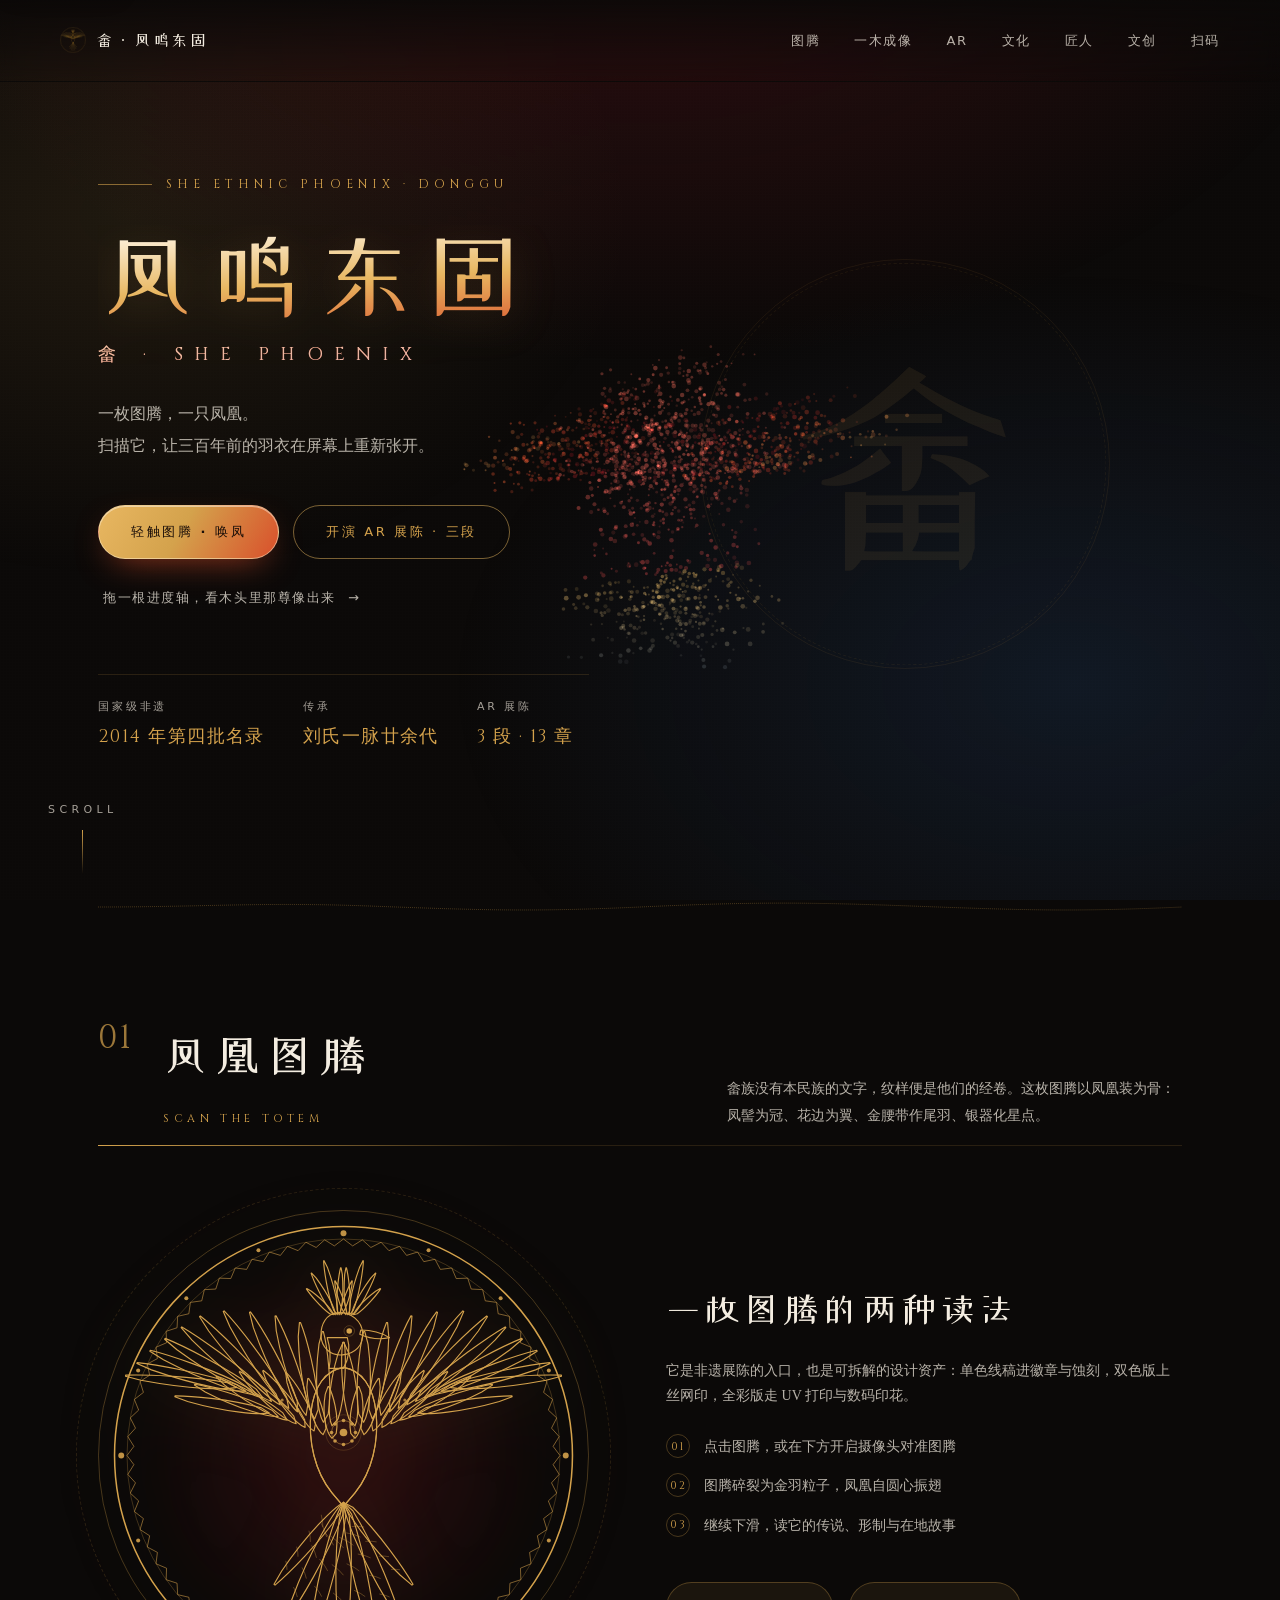
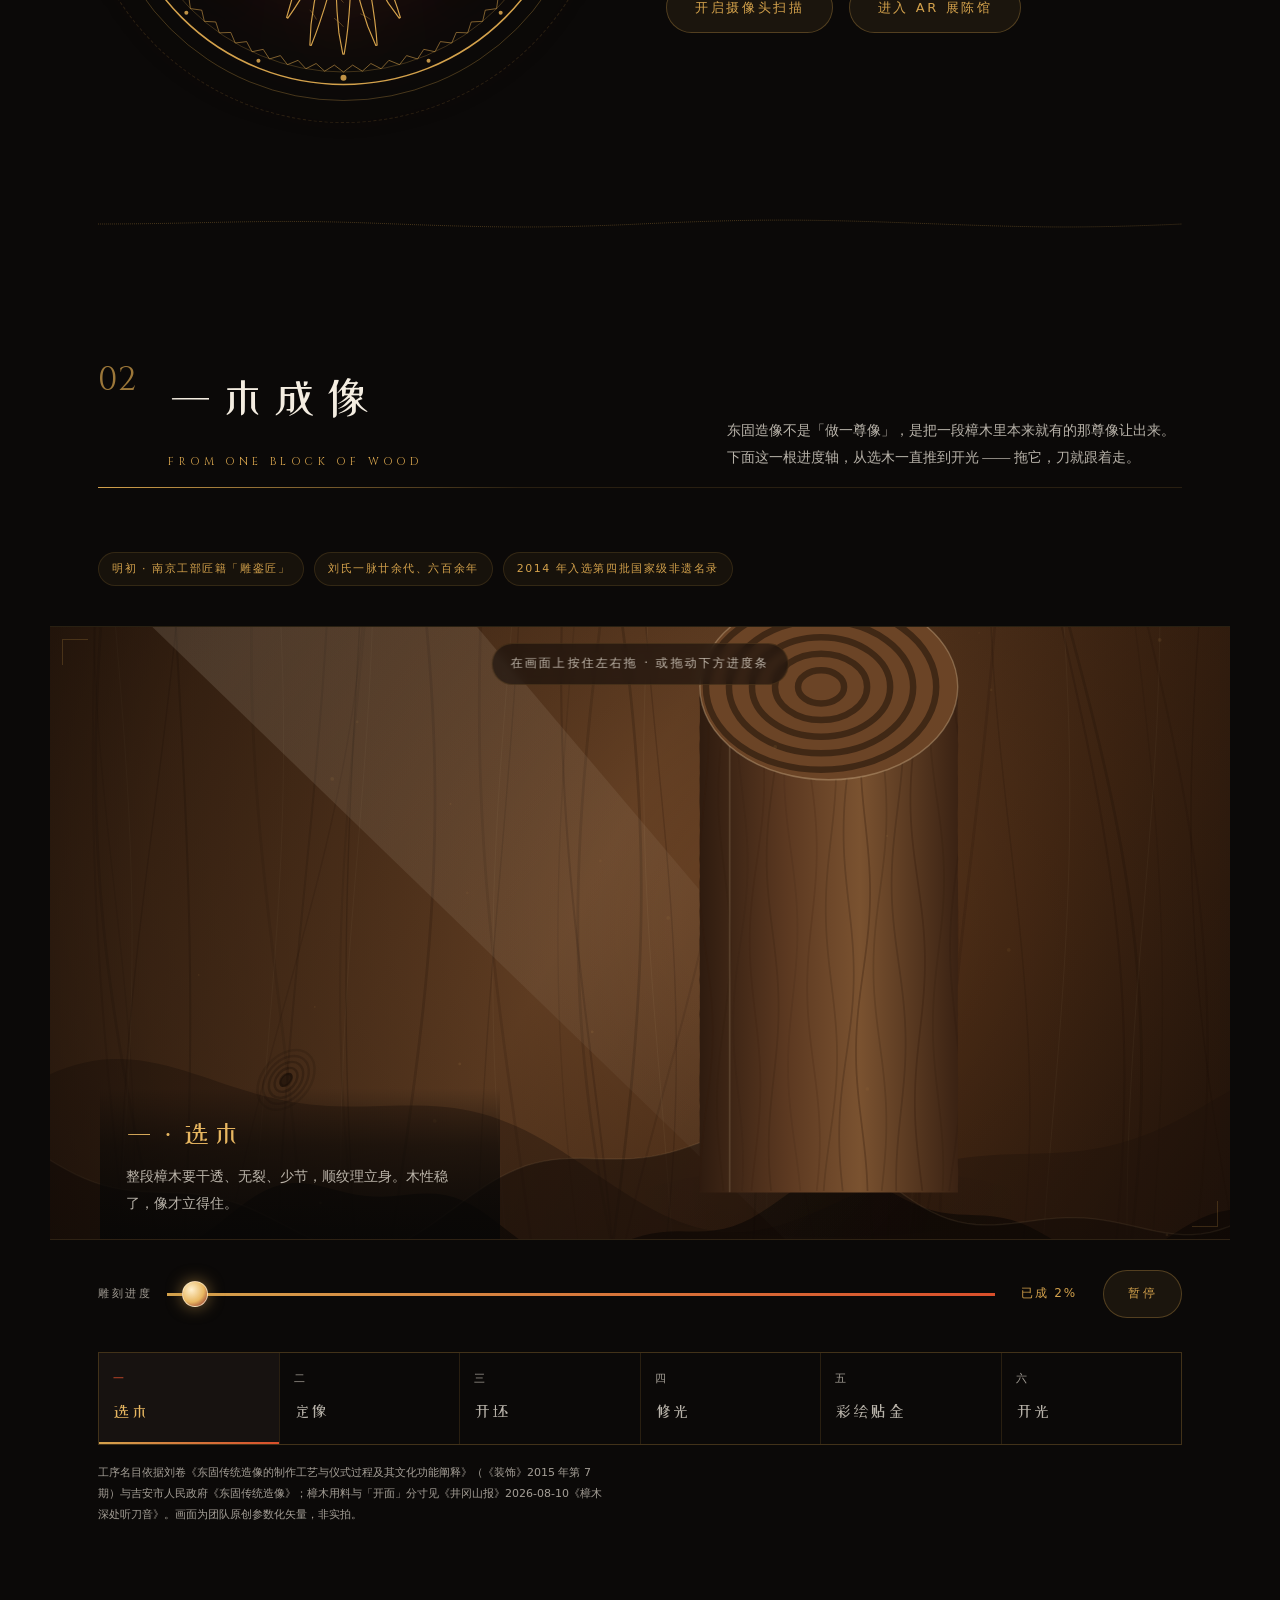
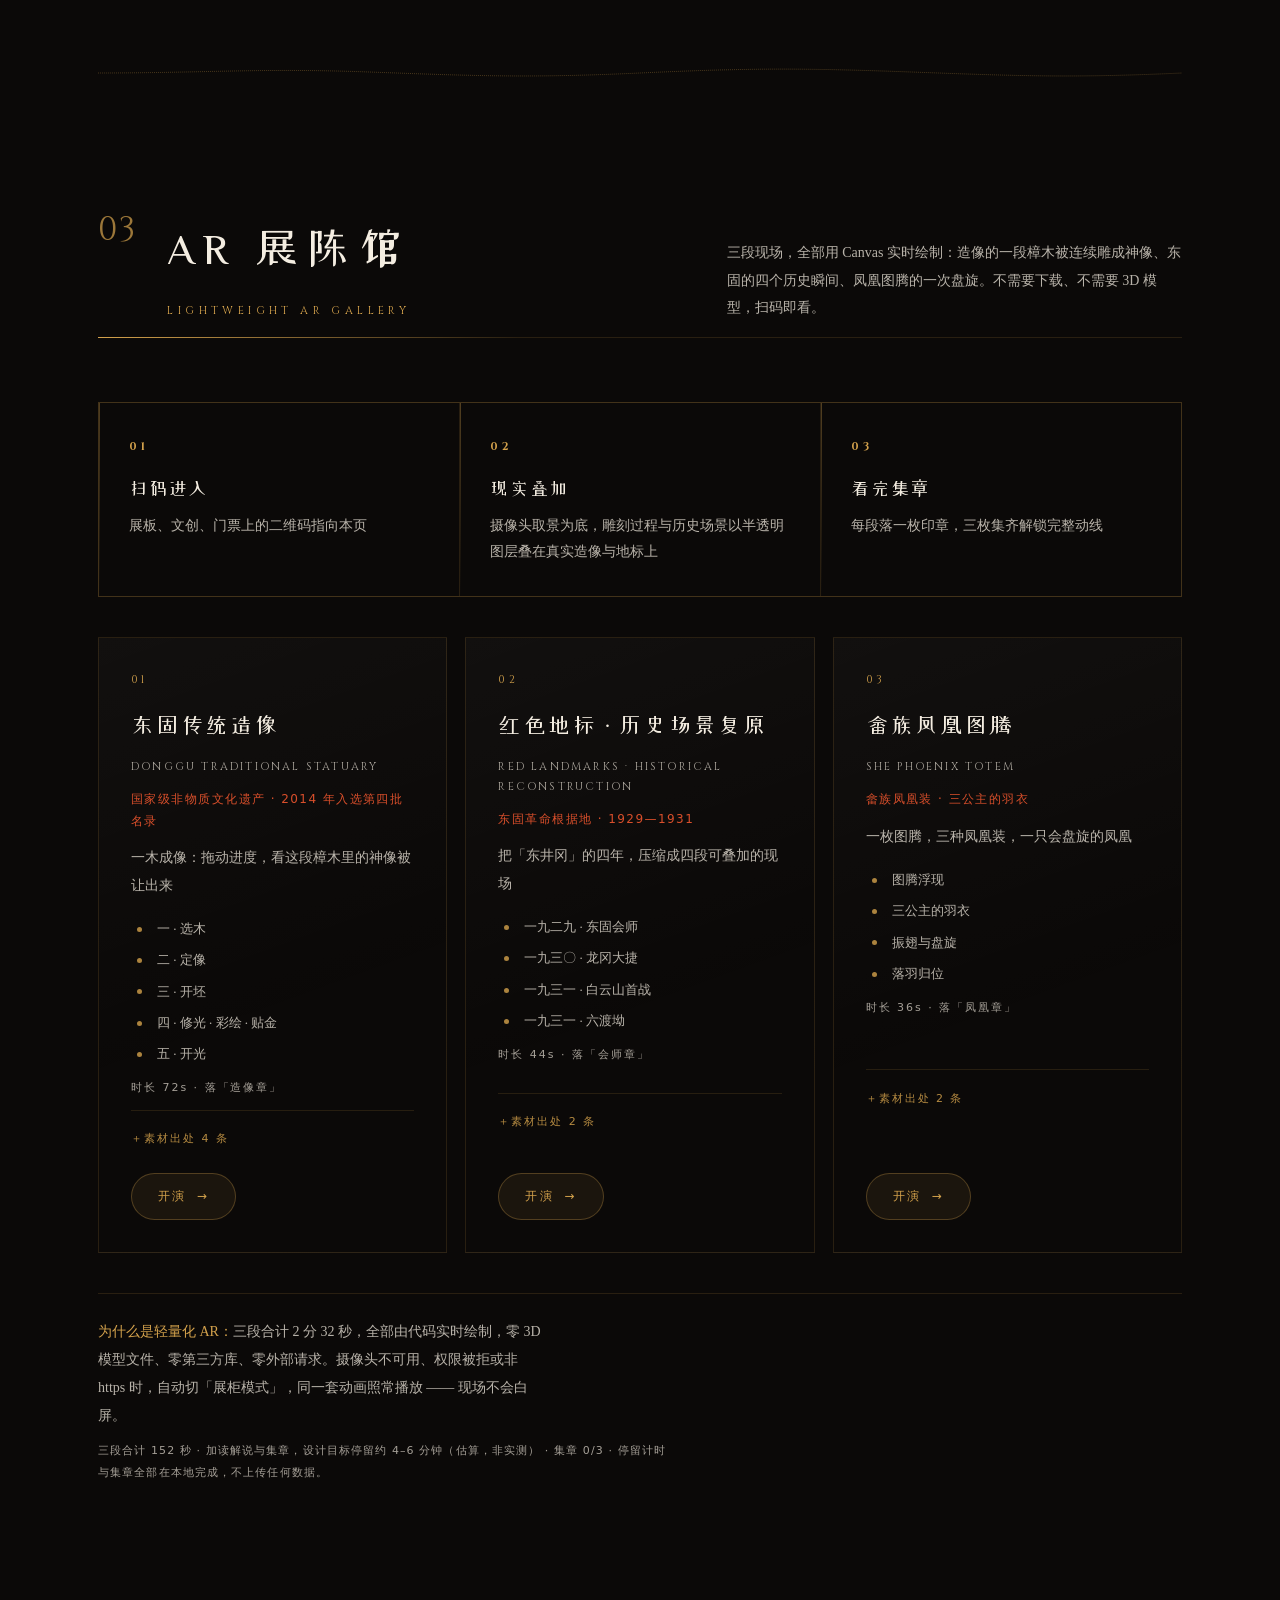
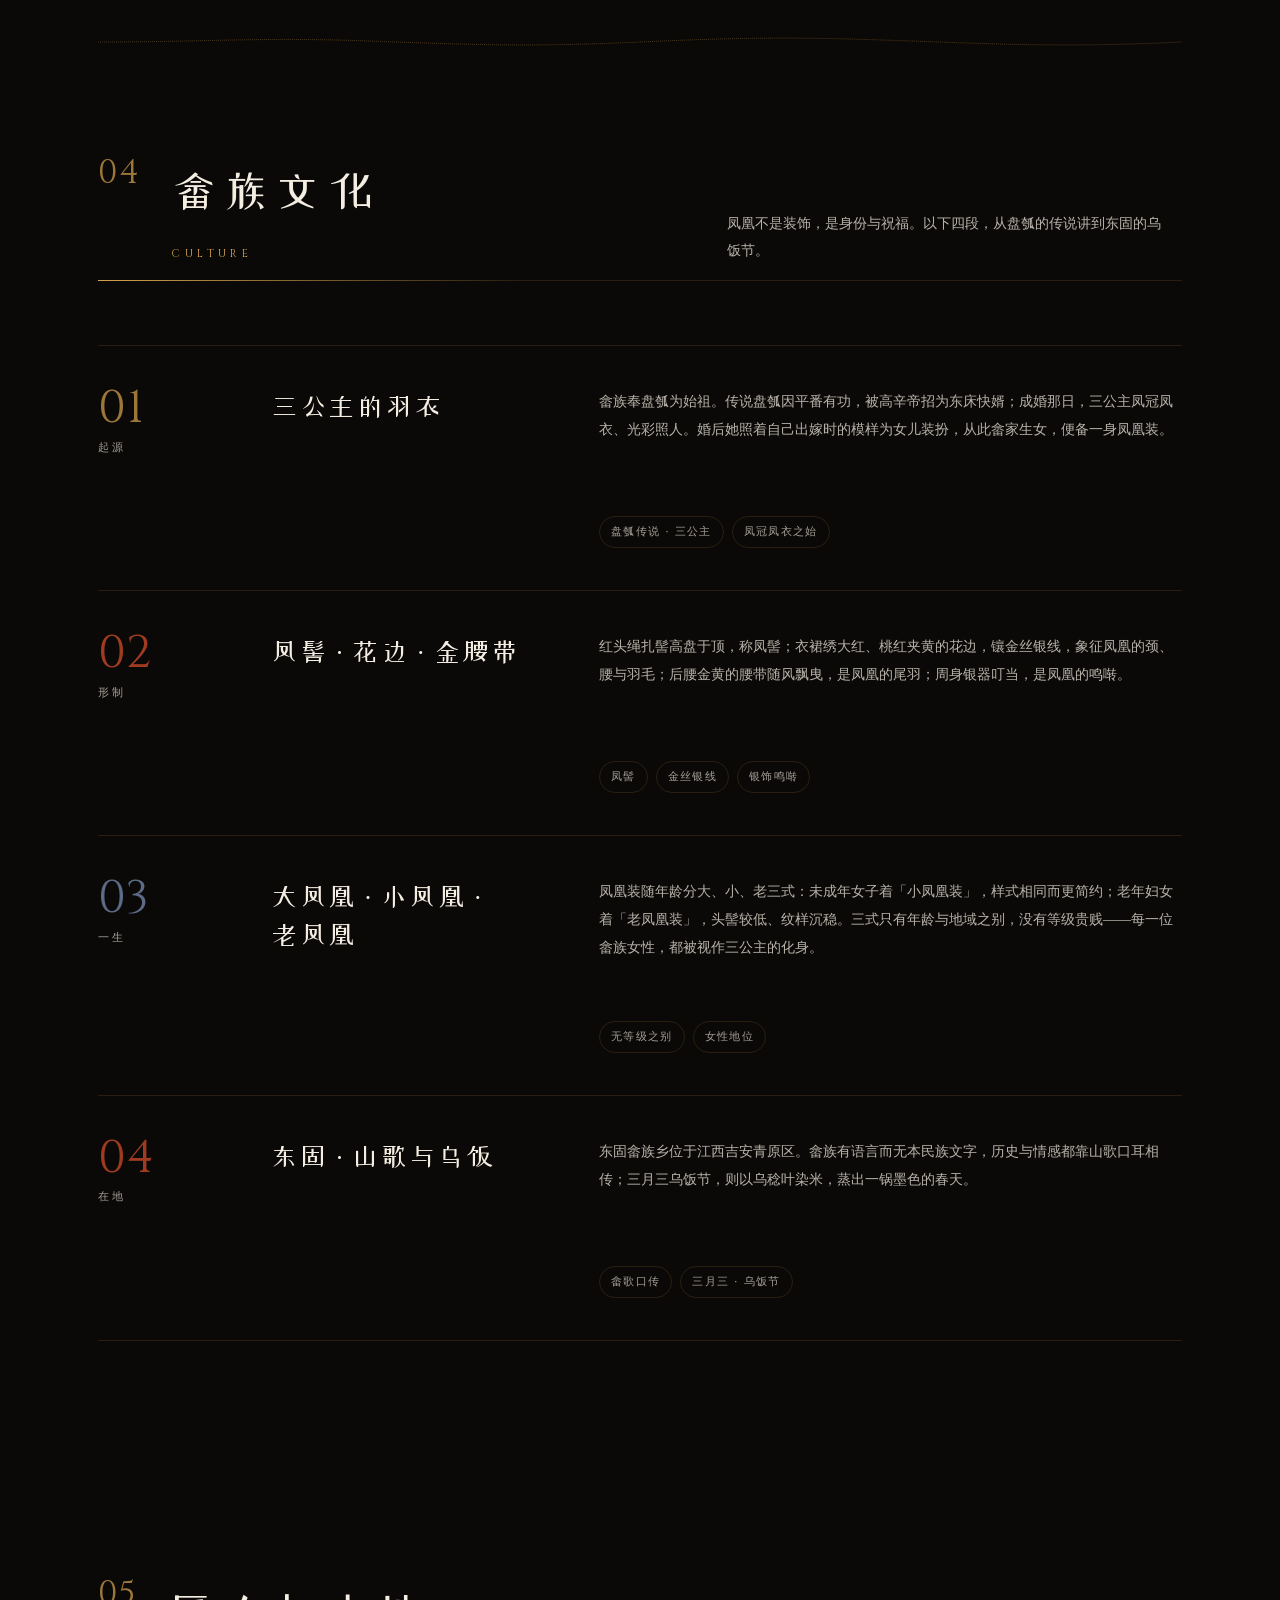
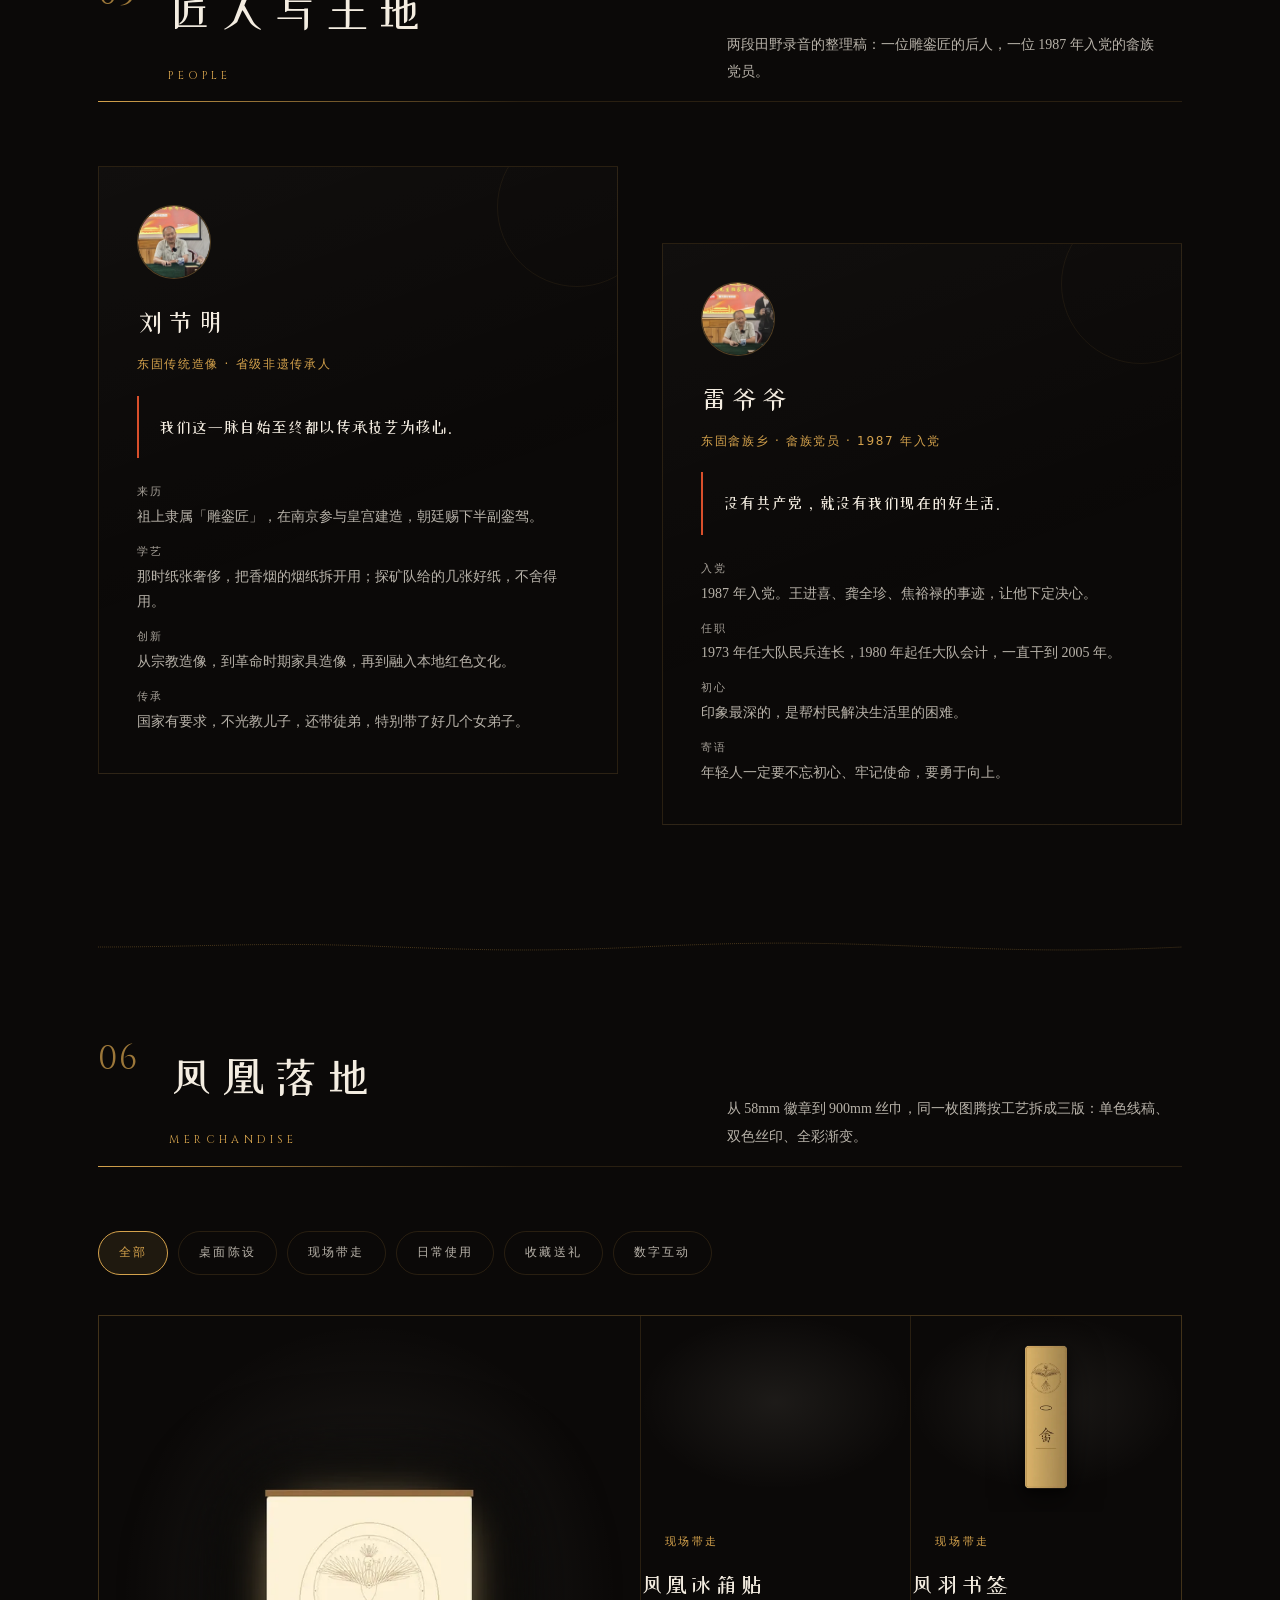
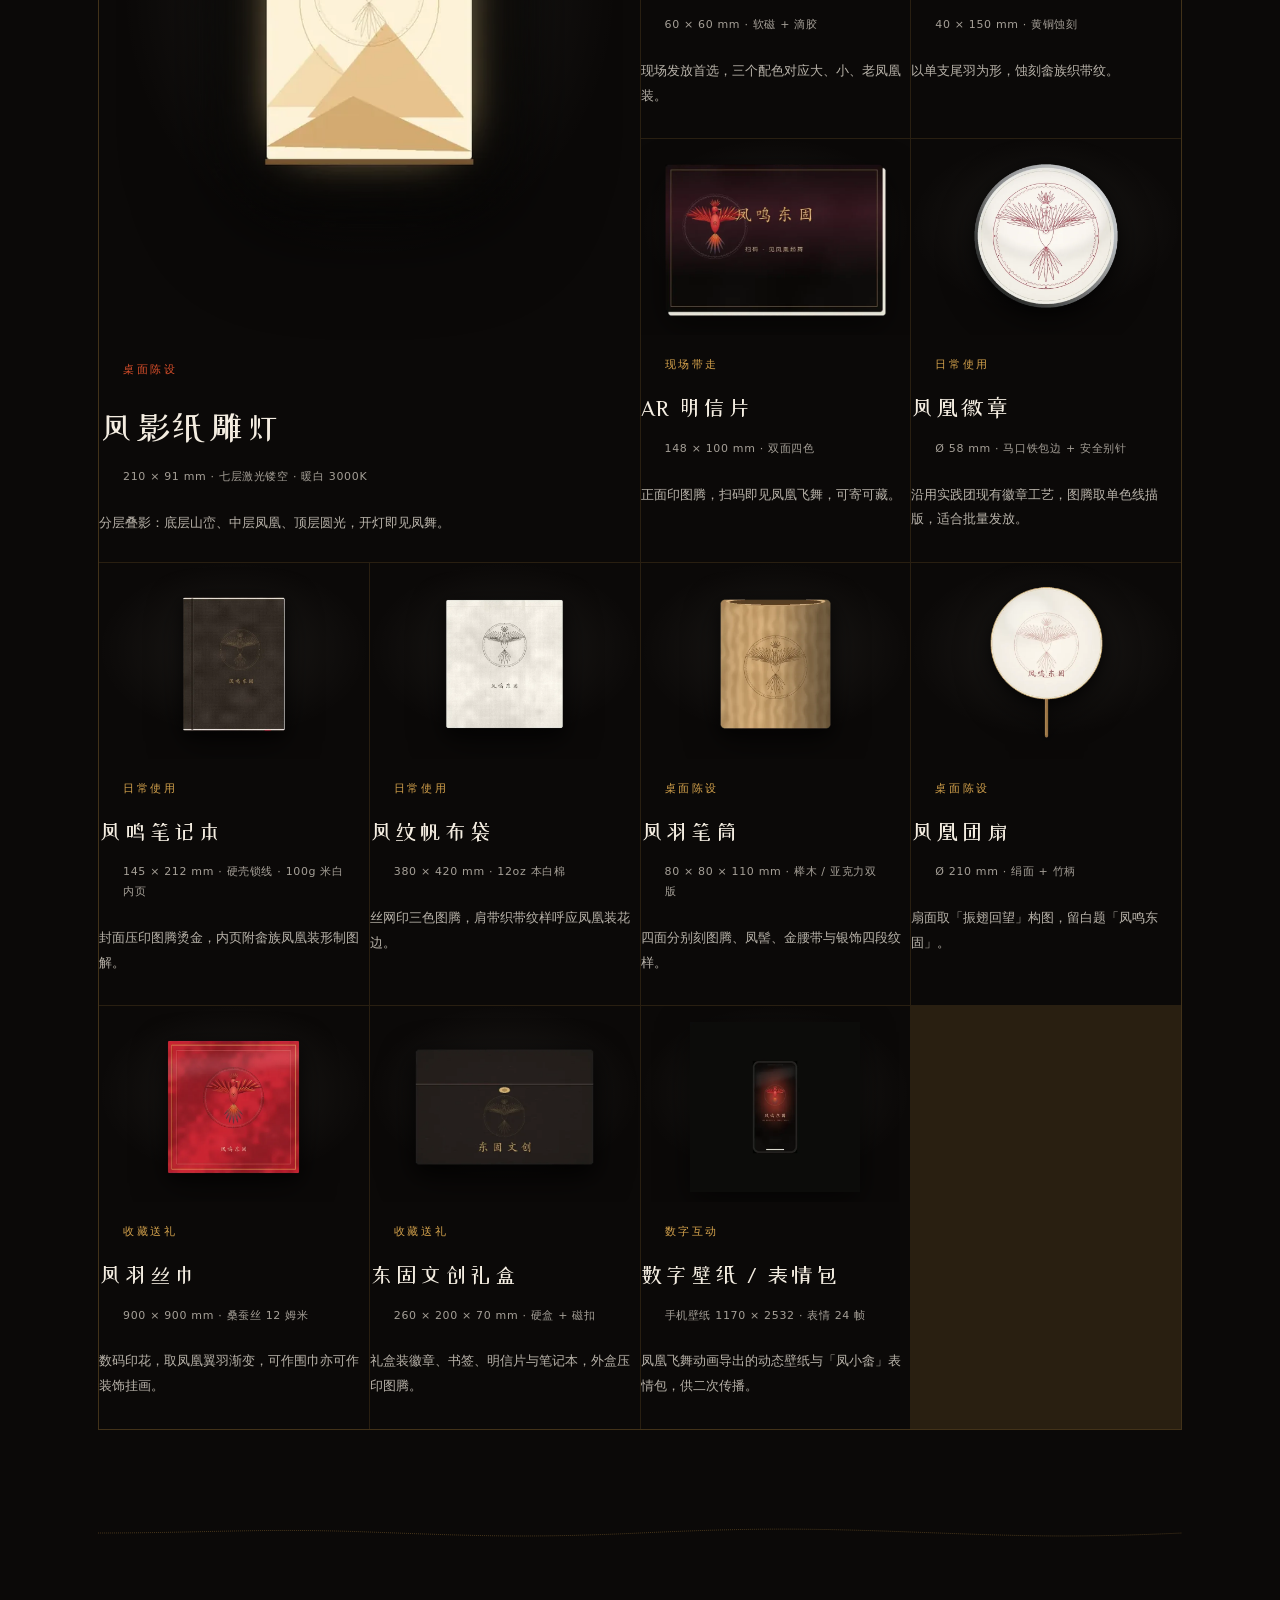
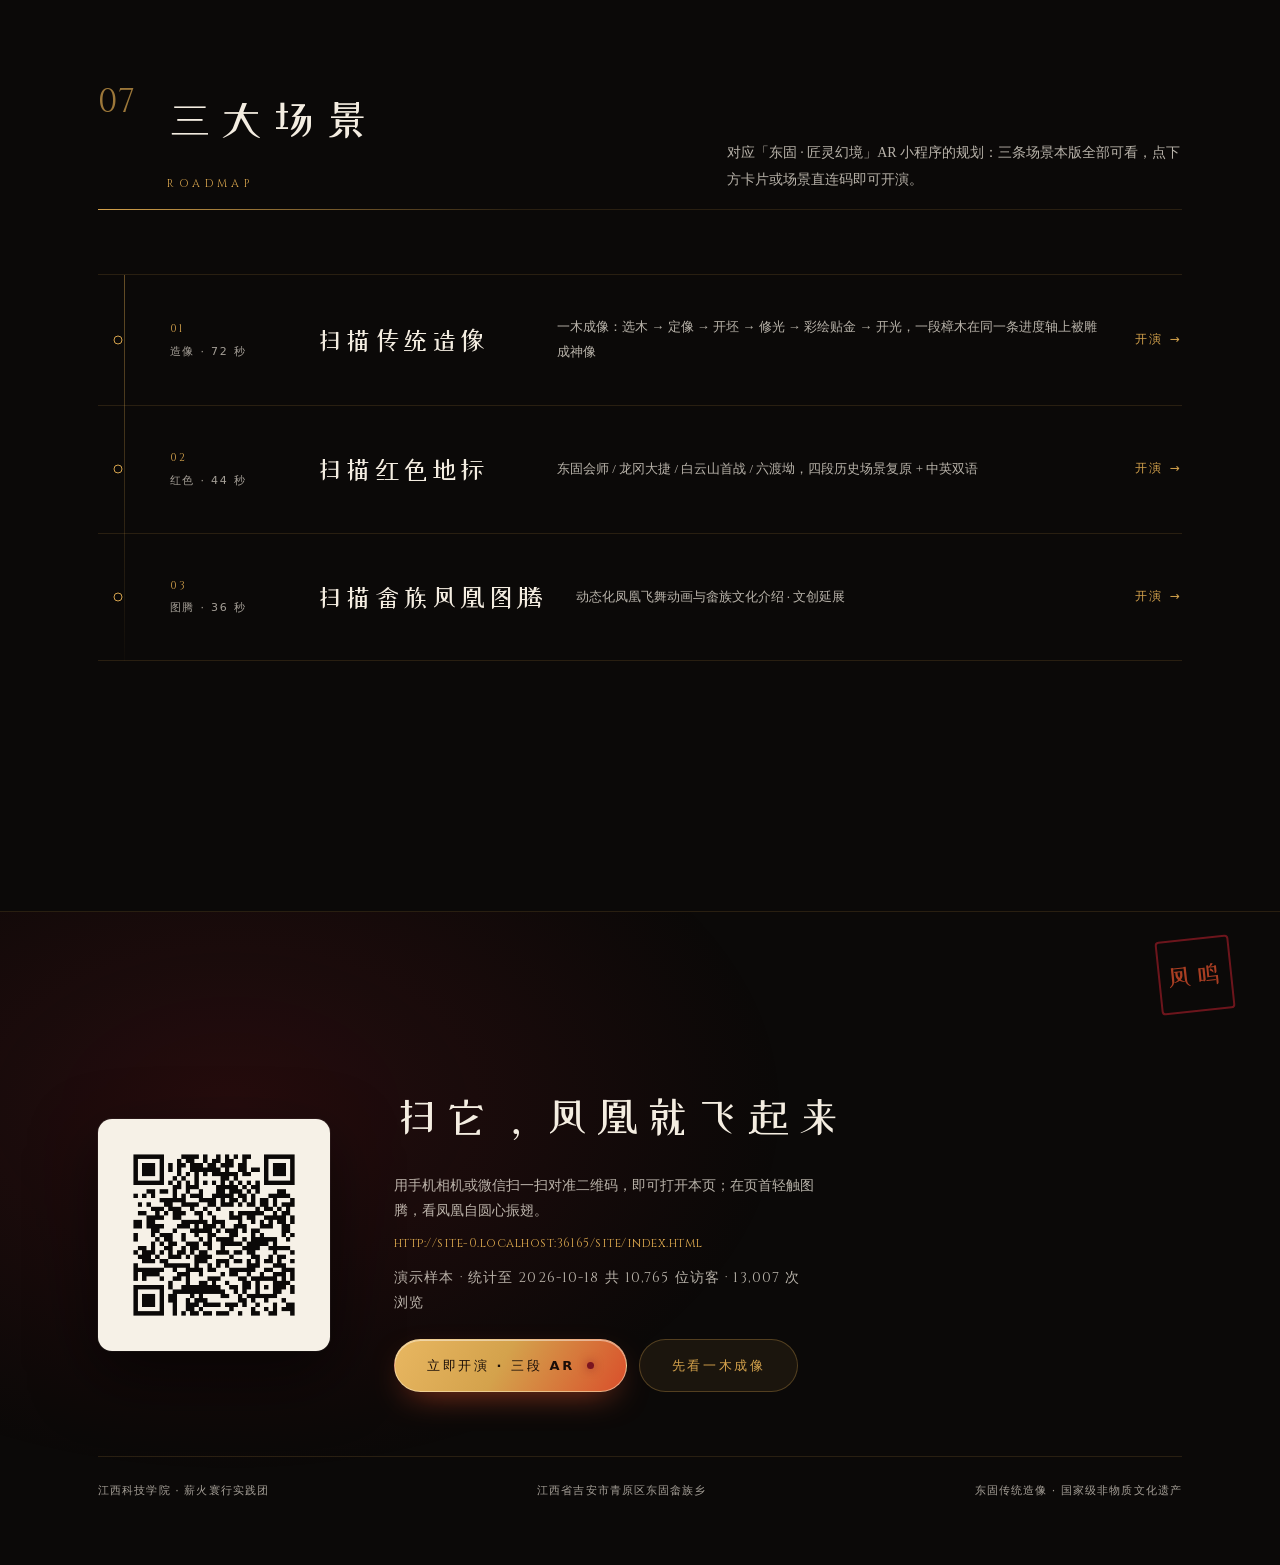
==== site/index.html @ d525be32 "fix(ar): 播放按钮文案与状态相反（play/pause 配置键值写反） ## 发现路径：查「时间流逝之后」这个盲区 上轮洞察是「交互之后」是判据盲区，本轮顺着找另一维：**时间流逝之后**。 " ====
<!doctype html>
<html lang="zh-CN">
<head>
<meta charset="utf-8">
<meta name="viewport" content="width=device-width,initial-scale=1,viewport-fit=cover">
<title>畲 · 凤鸣东固 — 扫描凤凰图腾，见畲族凤凰飞舞</title>
<meta name="description" content="扫描畲族凤凰图腾，呈现动态化凤凰飞舞动画与畲族文化介绍；同步展示东固非遗文创设计。江西科技学院薪火寰行实践团 × 东固畲族乡。">
<meta name="theme-color" content="#0B0908">
<meta property="og:type" content="website">
<meta property="og:title" content="畲 · 凤鸣东固 — 扫描凤凰图腾，见畲族凤凰飞舞">
<meta property="og:description" content="动态凤凰飞舞 × 畲族文化 × 东固非遗文创。江西科技学院薪火寰行实践团 × 东固畲族乡。">
<meta property="og:image" content="https://lxh113377.github.io/donggu-phoenix/assets/img/og-cover.jpg">
<meta property="og:image:width" content="1200">
<meta property="og:image:height" content="630">
<meta property="og:image:alt" content="畲族凤凰图腾：凤凰展翅于圆光之中">
<meta property="og:url" content="https://lxh113377.github.io/donggu-phoenix/">
<meta property="og:locale" content="zh_CN">
<meta property="og:site_name" content="畲 · 凤鸣东固">
<meta name="twitter:card" content="summary_large_image">
<meta name="twitter:title" content="畲 · 凤鸣东固 — 轻量化 AR 展陈馆">
<meta name="twitter:description" content="扫码即看东固传统造像五道工序、红色地标复原与凤凰图腾演绎，零下载可离线。">
<meta name="twitter:image" content="https://lxh113377.github.io/donggu-phoenix/assets/img/og-cover.jpg">
<link rel="canonical" href="https://lxh113377.github.io/donggu-phoenix/">
<!-- 双语内容同页呈现（zh 主 + en 对照），故声明 x-default 指向自身，不虚构独立英文站 URL -->
<link rel="alternate" hreflang="zh-CN" href="https://lxh113377.github.io/donggu-phoenix/">
<link rel="alternate" hreflang="x-default" href="https://lxh113377.github.io/donggu-phoenix/">
<meta name="author" content="江西科技学院 薪火寰行实践团">
<meta name="format-detection" content="telephone=no">
<link rel="icon" href="assets/img/phoenix-mark.svg" type="image/svg+xml">
<link rel="icon" type="image/png" sizes="192x192" href="assets/img/icons/icon-192.png">
<link rel="apple-touch-icon" href="assets/img/icons/apple-touch-icon.png">
<link rel="manifest" href="manifest.webmanifest">
<!-- 字体自托管：与 CSS 同源、零外部请求；preload 只押首屏真正会用到的那一份 -->
<link rel="preload" href="assets/fonts/zcool-display.woff2" as="font" type="font/woff2" crossorigin>
<link rel="stylesheet" href="assets/css/main.css">
<noscript><style>
/* 渐进增强（轮140）：.reveal / .ink-divider path 初始 opacity:0，
 * 靠 main.js 的 IntersectionObserver 加 .in 才显形。禁用 JS 时实测
 * 可见文字从 24497 掉到 6938 字（丢 72%）。noscript 只在 JS 关闭时生效，
 * 所以这一层管「JS 被禁用」；「JS 开着但 main.js 没跑成」由下面的看门狗管。
 * 用 !important 是因为要盖过 .reveal 与 reduced-motion 之外的所有初始态。 */
.reveal{opacity:1!important;transform:none!important}
.ink-divider path{opacity:1!important;stroke-dashoffset:0!important}
.sec-head{opacity:1!important;transform:none!important}
</style></noscript>
<script>
/* 内容可见性看门狗（轮140）
 * 背景同上面的 noscript：进场动画依赖 main.js。但 noscript 只覆盖
 * 「用户禁用 JS」这一种，盖不住更常见的现场故障 —— 4G 下 main.js
 * 请求超时、被拦、或执行中抛错。那种情况 JS 是开着的，noscript 不触发，
 * 观众会面对一个只剩 28% 内容的残缺页面，而且不知道是坏了。
 *
 * 做法：等 main.js 的完成信号 window.__site（其对象带 ready:true）。
 * 超时未出现就把进场元素直接置为可见。正常路径下信号一定先到，
 * 看门狗什么都不做 —— 它只在故障时介入，不影响任何动画。
 * 轮询而非 MutationObserver：这个判断每分钟最多几次，成本可忽略，
 * 且比观察 DOM 变化更直接（我们要的是「脚本跑完了」而不是「DOM 变了」）。 */
(function () {
  var LIMIT = 7000;            // ms；4G 下 main.js(约 40KB) 的宽松上限
  var t0 = Date.now();
  function forceVisible() {
    var st = document.createElement('style');
    st.setAttribute('data-reveal-fallback', '');
    st.textContent = '.reveal{opacity:1!important;transform:none!important}'
      + '.ink-divider path{opacity:1!important;stroke-dashoffset:0!important}'
      + '.sec-head{opacity:1!important;transform:none!important}';
    (document.head || document.documentElement).appendChild(st);
  }
  function tick() {
    if (window.__site) { return; }          // 正常：main.js 已就位，不干预
    if (Date.now() - t0 > LIMIT) { forceVisible(); return; }
    setTimeout(tick, 250);
  }
  setTimeout(tick, 800);
})();
</script>
<script type="application/ld+json">
{
  "@context": "https://schema.org",
  "@type": "CreativeWork",
  "name": "畲 · 凤鸣东固 — 轻量化 AR 展陈馆",
  "url": "https://lxh113377.github.io/donggu-phoenix/",
  "inLanguage": ["zh-CN", "en"],
  "creator": { "@type": "Organization", "name": "江西科技学院 薪火寰行实践团" },
  "about": [
    { "@type": "Thing", "name": "东固传统造像", "sameAs": "国家级非物质文化遗产" },
    { "@type": "Thing", "name": "畲族凤凰装" },
    { "@type": "Place", "name": "江西省吉安市青原区东固畲族乡" }
  ],
  "hasPart": [
    { "@type": "CreativeWork", "name": "东固传统造像技艺流程", "url": "https://lxh113377.github.io/donggu-phoenix/#ar=craft", "timeRequired": "PT1M12S" },
    { "@type": "CreativeWork", "name": "红色地标历史场景复原", "url": "https://lxh113377.github.io/donggu-phoenix/#ar=red", "timeRequired": "PT44S" },
    { "@type": "CreativeWork", "name": "畲族凤凰图腾动态演绎", "url": "https://lxh113377.github.io/donggu-phoenix/#ar=phoenix", "timeRequired": "PT36S" }
  ]
}
</script>
</head>
<body>


  <!-- 无 JS 降级提示（轮43）：主体内容由 JS 渲染，禁 JS 时会有空白区域。
       首屏 H1/导语/CTA 是静态的，故仍能看到标题与入口。 -->
  <noscript>
    <p style="margin:0;padding:14px 18px;background:#7A1420;color:#F6F1E7;
              font-family:system-ui,sans-serif;font-size:14px;line-height:1.7;
              text-align:center;letter-spacing:.02em">
      本页的文创、文化、AR 等段落需要 JavaScript 渲染。
      请在浏览器设置中启用 JavaScript 后刷新；
      若为微信内打开，可点右上角「···」选择「在浏览器中打开」。
    </p>
  </noscript>
<a class="skip-link" href="#main">跳到正文</a>

<div id="boot"><div class="seal"><span>畲</span></div></div>

<header class="nav" id="nav">
  <a class="brand" href="#main"><img src="assets/img/phoenix-mark.svg" alt="" width="26" height="26" onerror="this.style.display='none'">畲 · 凤鸣东固</a>
  <nav aria-label="主导航">
    <ul>
      <li><a href="#totem">图腾</a></li>
      <li><a href="#carve-sec">一木成像</a></li>
      <li><a href="#ar-gallery">AR</a></li>
      <li><a href="#culture">文化</a></li>
      <li><a href="#craft">匠人</a></li>
      <li><a href="#merch">文创</a></li>
      <li><a href="#scan">扫码</a></li>
    </ul>
  </nav>
  <button class="nav-toggle" id="nav-toggle" type="button"
          aria-expanded="false" aria-controls="menu" aria-label="打开目录">
    <i></i><i></i><i></i>
  </button>
</header>

<!-- 移动端全屏目录：窄屏导航项不再被隐藏掉，而是换成可触达的整屏菜单 -->
<div class="menu" id="menu" aria-hidden="true">
  <ol>
    <li style="--i:0"><a href="#totem">凤凰图腾</a></li>
    <li style="--i:1"><a href="#carve-sec">一木成像</a></li>
    <li style="--i:2"><a href="#ar-gallery">AR 展陈馆</a></li>
    <li style="--i:3"><a href="#culture">畲族文化</a></li>
    <li style="--i:4"><a href="#craft">匠人与土地</a></li>
    <li style="--i:5"><a href="#merch">凤凰落地</a></li>
    <li style="--i:6"><a href="#scan">扫码入口</a></li>
  </ol>
  <p class="menu-foot">江西科技学院 · 薪火寰行实践团<br>东固畲族乡 · 2026</p>
</div>

<main id="main">

  <!-- ========== Hero + 粒子凤凰 ========== -->
  <section class="hero" id="hero">
    <canvas id="stage" aria-hidden="true"></canvas>
    <div class="hero-grid">
      <div class="hero-inner">
        <p class="hero-tag">She Ethnic Phoenix · Donggu</p>
        <h1 id="hero-title">凤鸣东固<em>畲 · SHE PHOENIX</em></h1>
        <p class="hero-lead" id="hero-lead"></p>
        <div class="hero-acts">
          <button class="hero-cta primary" id="cta-summon" type="button">轻触图腾 · 唤凤</button>
          <a class="hero-cta ar-entry" data-ar="craft" data-nocam="0" href="#ar-gallery">开演 AR 展陈 · 三段</a>
          <a class="hero-cta ghost" href="#carve-sec">拖一根进度轴，看木头里那尊像出来</a>
        </div>
        <dl class="hero-meta">
          <div><dt>国家级非遗</dt><dd>2014 年第四批名录</dd></div>
          <div><dt>传承</dt><dd>刘氏一脉廿余代</dd></div>
          <div><dt>AR 展陈</dt><dd>3 段 · 13 章</dd></div>
        </dl>
      </div>
      <div class="hero-visual" aria-hidden="true">
        <span class="hero-ring"></span>
        <span class="hero-ring b"></span>
        <span class="hero-word" data-decorative="watermark">畲</span>
      </div>
    </div>
    <div class="scroll-hint" aria-hidden="true">SCROLL</div>
  </section>

  <div class="ink-divider" aria-hidden="true"><svg viewBox="0 0 1200 14" preserveAspectRatio="none"><path d="M0 7 C 120 7, 180 2, 300 6 S 480 12, 600 7 S 780 2, 900 6 S 1080 12, 1200 7"/></svg></div>

  <!-- ========== 图腾 + 扫描入口 ========== -->
  <section class="totem-sec" id="totem">
    <div class="wrap">
      <div class="sec-head reveal">
        <span class="sec-idx" aria-hidden="true">01</span>
        <h2>凤凰图腾<small>Scan the Totem</small></h2>
        <p>畲族没有本民族的文字，纹样便是他们的经卷。这枚图腾以凤凰装为骨：凤髻为冠、花边为翼、金腰带作尾羽、银器化星点。</p>
      </div>

      <div class="totem-grid">
        <div class="totem-frame reveal" data-reveal="fade">
          <span class="totem-ring" aria-hidden="true"></span>
          <span class="totem-ring b" aria-hidden="true"></span>
          <button class="totem-hit" id="totem-hit" type="button" aria-label="轻触图腾，唤出凤凰">
            <img src="assets/img/phoenix-totem.svg" alt="畲族凤凰图腾：凤凰展翅于圆光之中，外环为织带纹" width="520" height="520" fetchpriority="high" onerror="this.onerror=null;this.src='assets/img/phoenix-mark.svg'">
          </button>
        </div>

        <div class="totem-copy reveal">
          <h3>一枚图腾的两种读法</h3>
          <p>它是非遗展陈的入口，也是可拆解的设计资产：单色线稿进徽章与蚀刻，双色版上丝网印，全彩版走 UV 打印与数码印花。</p>
          <ol class="totem-steps">
            <li>点击图腾，或在下方开启摄像头对准图腾</li>
            <li>图腾碎裂为金羽粒子，凤凰自圆心振翅</li>
            <li>继续下滑，读它的传说、形制与在地故事</li>
          </ol>
          <button class="btn-ask" id="btn-scan" type="button">开启摄像头扫描</button>
          <a class="btn-ask" data-ar="phoenix" href="#ar-gallery">进入 AR 展陈馆</a>
        </div>
      </div>
    </div>
  </section>

  <div class="ink-divider" aria-hidden="true"><svg viewBox="0 0 1200 14" preserveAspectRatio="none"><path d="M0 7 C 120 7, 180 2, 300 6 S 480 12, 600 7 S 780 2, 900 6 S 1080 12, 1200 7"/></svg></div>

  <!-- ========== 一木成像：可拖动的雕刻过程 ========== -->
  <section class="carve-sec" id="carve-sec">
    <div class="wrap">
      <div class="sec-head reveal">
        <span class="sec-idx" aria-hidden="true">02</span>
        <h2>一木成像<small>From One Block of Wood</small></h2>
        <p>东固造像不是「做一尊像」，是把一段樟木里本来就有的那尊像让出来。下面这一根进度轴，从选木一直推到开光 —— 拖它，刀就跟着走。</p>
      </div>
      <p class="carve-lineage reveal"><span>明初 · 南京工部匠籍「雕銮匠」</span><span>刘氏一脉廿余代、六百余年</span><span>2014 年入选第四批国家级非遗名录</span></p>

      <div class="clip-reveal carve-clip reveal">
      <div class="carve-shell">
        <canvas id="carve-stage" aria-label="一木成像雕刻过程动画"></canvas>
        <p class="carve-hint" id="carve-hint">在画面上按住左右拖 · 或拖动下方进度条</p>
        <div class="carve-cap">
          <h3 id="carve-cap-title">一 · 选木</h3>
          <p id="carve-cap-body">整段樟木要干透、无裂、少节，顺纹理立身。木性稳了，像才立得住。</p>
        </div>
      </div>
      </div>

      <div class="carve-control reveal">
        <label class="carve-slider-wrap" for="carve-slider">
          <span class="carve-slider-label">雕刻进度</span>
          <input id="carve-slider" class="carve-slider" type="range" min="0" max="1000" value="0" step="1"
                 aria-describedby="carve-pct">
        </label>
        <span class="carve-pct" id="carve-pct">已成 0%</span>
        <button class="carve-play" id="carve-play" type="button" aria-pressed="true">暂停</button>
      </div>
      <ol class="carve-rail reveal" id="carve-rail" aria-label="造像工序"></ol>
      <p class="carve-note reveal">工序名目依据刘卷《东固传统造像的制作工艺与仪式过程及其文化功能阐释》（《装饰》2015 年第 7 期）与吉安市人民政府《东固传统造像》；樟木用料与「开面」分寸见《井冈山报》2026-08-10《樟木深处听刀音》。画面为团队原创参数化矢量，非实拍。</p>
    </div>
  </section>

  <div class="ink-divider" aria-hidden="true"><svg viewBox="0 0 1200 14" preserveAspectRatio="none"><path d="M0 7 C 120 7, 180 2, 300 6 S 480 12, 600 7 S 780 2, 900 6 S 1080 12, 1200 7"/></svg></div>

  <!-- ========== AR 展陈馆：三场景 ========== -->
  <section id="ar-gallery" class="ar-sec">
    <div class="wrap">
      <div class="sec-head reveal">
        <span class="sec-idx" aria-hidden="true">03</span>
        <h2>AR 展陈馆<small>Lightweight AR Gallery</small></h2>
        <p>三段现场，全部用 Canvas 实时绘制：造像的一段樟木被连续雕成神像、东固的四个历史瞬间、凤凰图腾的一次盘旋。不需要下载、不需要 3D 模型，扫码即看。</p>
      </div>

      <div class="ar-route reveal">
        <div class="ar-route-item"><b>01</b><h3>扫码进入</h3><p>展板、文创、门票上的二维码指向本页</p></div>
        <div class="ar-route-item"><b>02</b><h3>现实叠加</h3><p>摄像头取景为底，雕刻过程与历史场景以半透明图层叠在真实造像与地标上</p></div>
        <div class="ar-route-item"><b>03</b><h3>看完集章</h3><p>每段落一枚印章，三枚集齐解锁完整动线</p></div>
      </div>

      <div class="ar-cards reveal" id="ar-cards"></div>

      <div class="ar-note reveal">
        <p><b>为什么是轻量化 AR：</b>三段合计 2 分 32 秒，全部由代码实时绘制，零 3D 模型文件、零第三方库、零外部请求。摄像头不可用、权限被拒或非 https 时，自动切「展柜模式」，同一套动画照常播放 —— 现场不会白屏。</p>
        <p class="ar-stats" id="ar-stats-line">停留计时与集章在本地完成，不上传任何数据。</p>
      </div>
    </div>
  </section>

  <!-- ========== AR 全屏播放层 ========== -->
  <div id="ar" class="ar" aria-hidden="true" role="dialog" aria-modal="true" aria-label="AR 展陈播放器">
    <video id="ar-video" playsinline muted aria-hidden="true"></video>
    <canvas id="ar-stage" aria-label="AR 场景动画"></canvas>
    <div class="ar-frame" aria-hidden="true"></div>

    <header class="ar-top">
      <div class="ar-brand">
        <span class="ar-dot" aria-hidden="true"></span>
        <span id="ar-badge">展柜模式</span>
        <span class="ar-sep" aria-hidden="true">/</span>
        <span id="ar-kicker"></span>
      </div>
      <button class="ar-icon" id="ar-cam-toggle" type="button" aria-label="切换实景叠加 / 展柜模式" title="切换实景叠加 / 展柜模式"><svg viewBox="0 0 24 24" width="16" height="16" aria-hidden="true" fill="none" stroke="currentColor" stroke-width="1.4"><circle cx="12" cy="12" r="8"/><circle cx="12" cy="12" r="3.4"/></svg></button>
      <button class="ar-icon" id="ar-close" type="button" aria-label="关闭 AR 展陈" title="关闭"><svg viewBox="0 0 24 24" width="16" height="16" aria-hidden="true" fill="none" stroke="currentColor" stroke-width="1.6" stroke-linecap="round"><path d="M6 6l12 12M18 6L6 18"/></svg></button>
    </header>

    <div class="ar-dots" id="ar-dots" role="tablist" aria-label="选择场景"></div>

    <div class="ar-copy">
      <h2 id="ar-title"></h2>
      <p class="ar-en" id="ar-en"></p>
      <div class="ar-chapter-wrap">
        <h3 id="ar-chapter"></h3>
        <p class="ar-chapter-en" id="ar-chapter-en"></p>
        <p id="ar-body"></p>
        <p class="ar-body-en" id="ar-body-en" lang="en"></p>
      </div>
    </div>

    <p class="ar-hint" id="ar-hint" aria-live="polite"></p>

    <footer class="ar-foot">
      <div class="ar-progress">
        <div class="ar-bar-wrap"><div class="ar-bar" id="ar-bar"></div></div>
        <span id="ar-time">00:00 / 00:00</span>
      </div>
      <div class="ar-controls">
        <button class="ar-btn" id="ar-prev" type="button" aria-label="上一段">上一段</button>
        <button class="ar-btn primary" id="ar-play" type="button">暂停</button>
        <button class="ar-btn" id="ar-next" type="button" aria-label="下一段">下一段</button>
        <button class="ar-btn" id="ar-restart" type="button" aria-label="重播">重播</button>
        <!-- I-5 旁白音道：浏览器内置 speechSynthesis，零音频文件、零外部请求。
             aria-pressed 由 ar.js 随状态同步；无 TTS 引擎时 ar.js 会置 disabled + 「旁白 不可用」 -->
        <button class="ar-btn narrate" id="ar-narrate" type="button" aria-pressed="false" aria-label="开启或关闭章节旁白朗读" title="用浏览器内置语音朗读本章解说">旁白</button>
      </div>
      <div class="ar-meta">
        <div class="ar-stamps" id="ar-stamps" aria-label="集章进度"></div>
        <span id="ar-stamp-line">集章 0/3</span>
        <span class="ar-sep" aria-hidden="true">·</span>
        <span>本页 AR 已停留 <b id="ar-dwell">00:00</b></span>
      </div>
    </footer>
  </div>

  <div class="ink-divider" aria-hidden="true"><svg viewBox="0 0 1200 14" preserveAspectRatio="none"><path d="M0 7 C 120 7, 180 2, 300 6 S 480 12, 600 7 S 780 2, 900 6 S 1080 12, 1200 7"/></svg></div>

  <!-- ========== 畲族文化 ========== -->
  <section id="culture">
    <div class="wrap">
      <div class="sec-head reveal">
        <span class="sec-idx" aria-hidden="true">04</span>
        <h2>畲族文化<small>Culture</small></h2>
        <p>凤凰不是装饰，是身份与祝福。以下四段，从盘瓠的传说讲到东固的乌饭节。</p>
      </div>
      <div class="culture-grid reveal" id="culture-grid"></div>
    </div>
  </section>

  <div class="ink-divider" aria-hidden="true"><svg viewBox="0 0 1200 14" preserveAspectRatio="none"><path d="M0 7 C 120 7, 180 2, 300 6 S 480 12, 600 7 S 780 2, 900 6 S 1080 12, 1200 7"/></svg></div>

  <!-- ========== 匠人 ========== -->
  <section id="craft">
    <div class="wrap">
      <div class="sec-head reveal">
        <span class="sec-idx" aria-hidden="true">05</span>
        <h2>匠人与土地<small>People</small></h2>
        <p>两段田野录音的整理稿：一位雕銮匠的后人，一位 1987 年入党的畲族党员。</p>
      </div>
      <div class="craft" id="craft-grid"></div>
    </div>
  </section>

  <div class="ink-divider" aria-hidden="true"><svg viewBox="0 0 1200 14" preserveAspectRatio="none"><path d="M0 7 C 120 7, 180 2, 300 6 S 480 12, 600 7 S 780 2, 900 6 S 1080 12, 1200 7"/></svg></div>

  <!-- ========== 文创 ========== -->
  <section id="merch">
    <div class="wrap">
      <div class="sec-head reveal">
        <span class="sec-idx" aria-hidden="true">06</span>
        <h2>凤凰落地<small>Merchandise</small></h2>
        <p>从 58mm 徽章到 900mm 丝巾，同一枚图腾按工艺拆成三版：单色线稿、双色丝印、全彩渐变。</p>
      </div>
      <div class="merch-tabs reveal" id="merch-tabs" role="tablist" aria-label="文创分类"></div>
      <div class="merch-grid reveal" id="merch-grid"></div>
    </div>
  </section>

  <div class="ink-divider" aria-hidden="true"><svg viewBox="0 0 1200 14" preserveAspectRatio="none"><path d="M0 7 C 120 7, 180 2, 300 6 S 480 12, 600 7 S 780 2, 900 6 S 1080 12, 1200 7"/></svg></div>

  <!-- ========== 场景路线 ========== -->
  <section id="road">
    <div class="wrap">
      <div class="sec-head reveal">
        <span class="sec-idx" aria-hidden="true">07</span>
        <h2>三大场景<small>Roadmap</small></h2>
        <p>对应「东固 · 匠灵幻境」AR 小程序的规划：三条场景本版全部可看，点下方卡片或场景直连码即可开演。</p>
      </div>
      <div class="road reveal" id="road-grid"></div>
    </div>
  </section>

  <!-- ========== 扫码 ========== -->
  <section class="foot" id="scan">
    <span class="seal-mark" aria-hidden="true">凤鸣</span>
    <div class="wrap">
      <div class="foot-grid reveal">
        <div class="qr-box" id="qr-box"><!-- I-6：二维码在页尾「扫码」区，首屏用不到 → lazy + async 解码，
             不再和首屏抢 4G 带宽（对标缺口 4：lazy 此前仅 1 处） -->
             <img id="qr-img" src="assets/img/qr.png" alt="本站二维码" loading="lazy" decoding="async" width="512" height="512"
             onerror="var b=document.getElementById('qr-box');if(b){b.classList.add('failed');}
                      var f=document.getElementById('qr-fallback');if(f){f.hidden=false;}"></div>
        <!-- 二维码加载失败时的降级：整块换成可手输/复制的地址。
             不「只隐藏破图」—— 那会在页面上留一块空白卡纸，且用户不明所以；
             也不静默失败 —— 现场扫不了码是功能性事故，必须给出替代路径。 -->
        <p class="qr-fallback" id="qr-fallback" hidden><b>二维码未加载</b>　请直接在浏览器地址栏输入：
          <strong>lxh113377.github.io/donggu-phoenix</strong></p>
        <div class="foot-copy">
          <h2>扫它，凤凰就飞起来</h2>
          <p>用手机相机或微信扫一扫对准二维码，即可打开本页；在页首轻触图腾，看凤凰自圆心振翅。</p>
          <p class="url" id="site-url">…</p>
          <!-- 访问计数：由后端 D1 聚合回填；无后端或断网时整行保持隐藏 -->
          <p class="visit-stats" id="visit-stats" hidden></p>
          <div class="foot-acts">
            <a class="btn btn--primary" data-ar="craft" href="#ar-gallery">立即开演 · 三段 AR</a>
            <a class="btn btn--outline" href="#carve-sec">先看一木成像</a>
          </div>
        </div>
      </div>
      <div class="foot-meta">
        <span>江西科技学院 · 薪火寰行实践团</span>
        <span>江西省吉安市青原区东固畲族乡</span>
        <span>东固传统造像 · 国家级非物质文化遗产</span>
      </div>
    </div>
  </section>

</main>

<div id="summon-veil" aria-hidden="true"></div>
<div class="toast" id="toast" role="status" aria-live="polite"></div>

<div id="cam" role="dialog" aria-modal="true" aria-label="摄像头扫描">
  <video id="cam-video" playsinline muted></video>
  <div class="guide"></div>
  <p class="hint" id="cam-hint">把图腾放进取景框中央</p>
  <button class="close" id="cam-close" type="button" aria-label="关闭"><svg viewBox="0 0 24 24" width="16" height="16" aria-hidden="true" fill="none" stroke="currentColor" stroke-width="1.6" stroke-linecap="round"><path d="M6 6l12 12M18 6L6 18"/></svg></button>
</div>

<script src="assets/data/culture.js" defer></script>
<script src="assets/data/ar-data.js" defer></script>
<script src="assets/data/statue-profile.js" defer></script>
<script src="assets/js/phoenix.js" defer></script>
<script src="assets/js/wood-to-statue.js" defer></script>
<script src="assets/js/ar-scenes.js" defer></script>
<script src="assets/js/ar.js" defer></script>
<script src="assets/js/wood-demo.js" defer></script>
<script src="assets/js/main.js" defer></script>
<!-- 页脚访问计数的数据源：必须在 analytics.js 之前加载（同为 defer，按文档顺序执行）。
     静态演示样本，一次生成固定不变 —— 见 docs/后台演示数据说明.md -->
<script src="assets/data/footer-stats.js" defer></script>
<script src="assets/js/analytics.js" defer></script>
<script>
/* 版本对账守卫（2026-10-20 轮5 新增）
 * 背景：站点注册了 Service Worker，静态资源走 cache-first。改版后老访客第一次进来时，
 * 拿到的是新 index.html + 旧缓存 main.css —— 缺规则的新结构会被渲染成一堆无样式文本，
 * 比白屏更难看，而且看起来像「网站坏了」。VERSION bump 只能保证下次访问正常，
 * 救不了这一次。故用 CSS 里的 --build 与本文常量对账：不等则清缓存重载一次（有防循环闸）。 */
(function () {
  var BUILD = '72';
  var KEY = 'dg-build-fix';
  var got = '';
  try { got = (getComputedStyle(document.documentElement).getPropertyValue('--build') || '').trim(); } catch (e) {}
  if (got === BUILD) { try { sessionStorage.removeItem(KEY); } catch (e) {} return; }
  if (sessionStorage.getItem(KEY) === BUILD) { return; }   // 已经重载过仍不等：放弃，不无限刷新
  try { sessionStorage.setItem(KEY, BUILD); } catch (e) {}
  var done = function () { location.reload(); };
  var jobs = [];
  if ('serviceWorker' in navigator && navigator.serviceWorker.getRegistrations) {
    jobs.push(navigator.serviceWorker.getRegistrations().then(function (rs) {
      return Promise.all(rs.map(function (r) { return r.unregister(); }));
    }).catch(function () {}));
  }
  if (window.caches && caches.keys) {
    jobs.push(caches.keys().then(function (ks) {
      return Promise.all(ks.map(function (k) { return caches.delete(k); }));
    }).catch(function () {}));
  }
  if (!jobs.length) { done(); return; }
  Promise.all(jobs).then(done, done);
})();
</script>
<script>
/* Service Worker 注册：现场断网时仍可打开页面。
 * 仅 https / localhost 注册；file:// 双击打开不注册（否则缓存路径不可靠）。
 * 注册失败不影响任何功能——站点本身零依赖，SW 只是离线增益。 */
(function () {
  if (!('serviceWorker' in navigator)) { return; }
  var ok = location.protocol === 'https:' || location.hostname === 'localhost' || location.hostname === '127.0.0.1';
  if (!ok) { return; }
  window.addEventListener('load', function () {
    navigator.serviceWorker.register('sw.js').catch(function () { /* 静默：无 SW 时站点照常工作 */ });
  });
})();
</script>
</body>
</html>
---- site/assets/css/main.css ----
/* ===== 畲族凤凰 · 东固 AR 展陈 — 设计系统 v2 =====
 * 结构：① 字体 ② 令牌 ③ 基础 ④ 载入 ⑤ 导航 ⑥ Hero ⑦ 段落通用
 *      ⑧ 图腾 ⑨ 一木成像 ⑩ AR ⑪ 文化 ⑫ 匠人 ⑬ 文创 ⑭ 路线 ⑮ 页脚
 *      ⑯ 覆盖层（菜单/摄像头/播放器） ⑰ 动效 ⑱ 无障碍
 * 规则：字号只用 rem / clamp / em，间距用令牌；颜色只用令牌。
 */

/* ---------- ① 字体：自托管子集，零外部请求 ---------- */
@font-face{
  font-family:"ZCOOL XiaoWei";
  src:url("../fonts/zcool-display.woff2") format("woff2");
  font-weight:400;font-style:normal;font-display:swap;
  unicode-range:U+0000-00FF,U+2000-206F,U+3000-303F,U+3400-4DBF,U+4E00-9FFF,U+FF00-FFEF;
}
@font-face{
  font-family:"Cinzel";
  src:url("../fonts/cinzel.woff2") format("woff2");
  font-weight:400 700;font-style:normal;font-display:swap;
  unicode-range:U+0000-00FF,U+2000-206F;
}

/* ---------- ② 令牌 ---------- */
:root{
  /* 构建标记：与 index.html 的 BUILD 常量对齐。老访客的 Service Worker 若还返回上一版
     CSS，两者不等 ⇒ 页面自己清缓存重载一次，避免「新 HTML + 旧 CSS」版式崩坏。 */
  --build:72;

  /* 色 · 取自凤凰装实物：红、黑、蓝，金为线，银为饰 */
  --she-red:#B3202C;
  --she-red-deep:#7A1420;
  --she-vermilion:#D94F2B;
  --she-blue:#1E3A5F;  /* @palette 凤凰装蓝，值在 SVG/JS 资产里用 */
  --she-blue-deep:#0E1B29;  /* @palette 蓝靛深蓝，色板一档备用 */
  --she-black:#12100F;
  --she-ink:#0B0908;
  --she-gold:#D4A24C;
  --she-gold-light:#E8B761;
  --she-silver:#C9D1D9;  /* @palette 上文「银为饰」的银，民族色板 */
  --she-paper:#F6F1E7;
  --she-paper-2:#EDE4D4;  /* @palette 纸色第二档，分层底色扩展 */

  --bg:var(--she-ink);
  --fg:#F4EDE1;
  --fg-dim:rgba(244,237,225,.74);
  --fg-faint:rgba(244,237,225,.66);
  --fg-ghost:rgba(244,237,225,.24);  /* @palette fg 阶梯第三档 */
  --line:rgba(212,162,76,.30);
  --line-soft:rgba(212,162,76,.15);

  /* 字族 */
  --font-display:"ZCOOL XiaoWei","Songti SC","Noto Serif SC","SimSun",serif;
  --font-serif:"Songti SC","Noto Serif SC","STSong","SimSun",serif;
  --font-kai:"STKaiti","Kaiti SC","KaiTi","Songti SC",serif;
  --font-sans:"PingFang SC","Noto Sans SC","Microsoft YaHei","Hiragino Sans GB",system-ui,sans-serif;
  /* cinzel.woff2 汉字数实测为 0（子集只收拉丁与数字），而站里 .hero h1 em、
   * .hero-meta dd、.carve-rail button b 等处都用这个栈渲染含中文的文本。
   * 原先栈尾是裸 serif 关键字，中文就落各机器的默认衬线（Windows 宋体 /
   * macOS Songti / Android Noto）—— 那不是设计选择，是听天由命：同一行里
   * 英文走 Cinzel、中文按访客机器随机变。
   * 尾巴引用 --font-serif（不重抄中文栈，改一处两边同步）：纯拉丁元素的
   * 匹配链仍在 Cinzel 就停、完全不受影响，只有中文才会继续往下找到确定体。 */
  --font-latin:"Cinzel","Times New Roman",var(--font-serif);

  /* 字阶：11 → 112，共 11 档，禁止临时造字号 */
  --fs-2xs:0.6875rem;
  --fs-xs:0.75rem;
  --fs-sm:0.8125rem;
  --fs-base:0.875rem;
  --fs-md:1rem;
  --fs-lg:1.125rem;
  --fs-xl:1.375rem;
  --fs-2xl:1.625rem;
  --fs-3xl:2.125rem;
  --fs-4xl:2.75rem;
  --fs-hero:clamp(3rem,7.6vw,6.5rem);

  /* 间距：8 的倍数，随视口轻微伸缩 */
  --sp-1:8px; --sp-2:16px; --sp-3:24px; --sp-4:40px; --sp-5:64px; --sp-6:96px; --sp-7:140px;  /* 轮64：以下 3 个取自最高频裸值（值不变，等价重构）。
     不把全部裸值网格化 —— 那会实际改变 14/18/26px 等尺寸的视觉。 */
  --sp-hair:10px;--sp-tight:14px;--sp-snug:18px;
  --sec-y:clamp(88px,11vw,148px);
  /* 留白分级：按各段实测内容密度决定，形成编辑节奏而非匀速。
   * 实测（1440 宽）：merch 内容 2016px（最密）、scan 357px（最疏）。
   * 密处收紧避免被打断，疏处放开给呼吸。 */
  --sec-y-tight:clamp(62px,7.5vw,104px);
  --sec-y-snug:clamp(76px,9vw,126px);
  --sec-y-roomy:clamp(100px,12vw,170px);
  --sec-y-loose:clamp(108px,13vw,185px);
  --gut:clamp(18px,4vw,48px);
  --maxw:1180px;

  /* 形状与节奏 */
  --radius-pill:999px;
  --radius-lg:4px;
  --ease:cubic-bezier(.22,.61,.36,1);
  --ease-out:cubic-bezier(.16,1,.3,1);
}

/* ---------- ③ 基础 ---------- */
*,*::before,*::after{box-sizing:border-box}
html{
  font-size:100%;-webkit-text-size-adjust:100%;scroll-behavior:smooth;
  overflow-x:clip;scroll-padding-top:88px;
}
@media (prefers-reduced-motion:reduce){html{scroll-behavior:auto}}
body{
  margin:0;background:var(--bg);color:var(--fg);
  font-family:var(--font-serif);font-size:var(--fs-base);line-height:1.8;
  -webkit-font-smoothing:antialiased;text-rendering:optimizeLegibility;
  overflow-x:hidden;font-synthesis:none;
}
img,svg,canvas{display:block;max-width:100%}
a{color:var(--she-gold);text-decoration:none;text-underline-offset:.25em}
button{font:inherit;color:inherit;background:none;border:0;cursor:pointer}
:focus-visible{outline:2px solid var(--she-gold);outline-offset:4px;border-radius:var(--radius-lg)}
::selection{background:rgba(179,32,44,.55);color:#FFF6E8}
h1,h2,h3,h4,p,dl,dd{margin:0}
[hidden]{display:none!important}

/* 纸底：三层光晕 + 极细纸纹（只描在暗底上，不抢内容） */
body::before{
  content:"";position:fixed;inset:0;pointer-events:none;z-index:0;
  background:
    radial-gradient(1200px 760px at 50% -12%, rgba(179,32,44,.22), transparent 62%),
    radial-gradient(940px 620px at 84% 76%, rgba(30,58,95,.32), transparent 66%),
    radial-gradient(720px 520px at 10% 24%, rgba(212,162,76,.10), transparent 70%);
}
body::after{
  content:"";position:fixed;inset:0;pointer-events:none;z-index:0;opacity:.045;
  background-image:repeating-linear-gradient(0deg, rgba(255,255,255,.6) 0 1px, transparent 1px 3px),
                   repeating-linear-gradient(90deg, rgba(255,255,255,.35) 0 1px, transparent 1px 3px);
  mix-blend-mode:overlay;
}
.wrap{position:relative;z-index:1;max-width:var(--maxw);margin:0 auto;padding:0 var(--gut)}

/* 通用小字标签：英文用衬线小体大写，中文用无衬线 */
.kicker,.hero-tag,.sec-head h2 small,.ar-en,.ar-card .en,.ar-chapter-en{
  font-family:var(--font-latin);font-weight:400;text-transform:uppercase;
}

/* ---------- ④ 载入层 ---------- */
#boot{
  position:fixed;inset:0;z-index:100;display:grid;place-items:center;
  background:var(--she-ink);transition:opacity .8s var(--ease),visibility .8s;
}
#boot.done{opacity:0;visibility:hidden}
#boot .seal{
  width:112px;height:112px;border-radius:50%;position:relative;
  display:grid;place-items:center;border:1px solid var(--line);
}
#boot .seal::after{
  content:"";position:absolute;inset:-1px;border-radius:50%;
  border:1px solid transparent;border-top-color:var(--she-gold);border-right-color:var(--she-gold);
  animation:spin 1.5s linear infinite;
}
#boot .seal span{font-family:var(--font-display);font-size:1.875rem;color:var(--she-gold);letter-spacing:.1em}
@keyframes spin{to{transform:rotate(360deg)}}

/* ---------- ⑤ 导航 ---------- */
.nav{
  position:fixed;top:0;left:0;right:0;z-index:60;
  display:flex;align-items:center;justify-content:space-between;gap:var(--sp-2);
  padding:14px var(--gut);
  background:linear-gradient(to bottom, rgba(11,9,8,.9), rgba(11,9,8,0));
  backdrop-filter:blur(8px);
  transition:background .4s var(--ease), border-color .4s;
  border-bottom:1px solid transparent;
}
/* 实心态：背景做成完全不透明 + 关掉 backdrop-filter。
 * 依据：backdrop-filter 的结果绘制在元素背景**之下**，背景 alpha=1 时
 * 会 100% 盖住它 —— 此时关掉 blur 的可见差异严格为 0（不是「几乎为 0」）。
 * 原值 .92 会透出 8%，那 8% 去掉 blur 后会从模糊变清晰；提到 1.0 更干净也更易读。 */
.nav.solid{background:#0B0908;border-bottom-color:var(--line-soft);backdrop-filter:none;-webkit-backdrop-filter:none}
.nav .brand{
  display:inline-flex;align-items:center;gap:var(--sp-hair);min-height:44px;
  font-family:var(--font-display);font-size:var(--fs-md);letter-spacing:.16em;color:var(--fg);
}
.nav .brand img{width:26px;height:26px;opacity:.95;transition:transform .6s var(--ease)}
.nav .brand:hover img{transform:rotate(-8deg) scale(1.06)}
.nav ul{display:flex;gap:clamp(2px,.8vw,10px);list-style:none;margin:0;padding:0}
.nav a{font-family:var(--font-sans);font-size:var(--fs-sm);letter-spacing:.12em;color:var(--fg-dim);
  position:relative;padding:12px 12px;min-width:44px;text-align:center;display:inline-block;
  transition:color .3s var(--ease)}
.nav a::after{content:"";position:absolute;left:12px;right:12px;bottom:8px;height:1px;
  background:linear-gradient(90deg,var(--she-gold),var(--she-vermilion));
  transform:scaleX(0);transform-origin:left;transition:transform .45s var(--ease-out)}
.nav a:hover,.nav a.on{color:var(--she-gold)}
.nav a:hover::after,.nav a.on::after{transform:scaleX(1)}

.nav-toggle{display:none;width:44px;height:44px;border:1px solid var(--line-soft);border-radius:50%;
  place-items:center;gap:5px;padding:0;flex:0 0 auto}
/* 窄屏：桌面导航收进汉堡菜单（此前这里是 .nav ul{display:none} 却没有替代入口，
 * 等于窄屏用户只剩页面内滚动 —— 属于真实的可用性缺口，补菜单按钮与整屏目录）。 */
@media (max-width:860px){
  .nav ul{display:none}
  .nav-toggle{display:grid}
}
.nav-toggle{position:relative}
.nav-toggle i{position:absolute;left:50%;width:16px;height:1px;background:var(--fg);margin-left:-8px;
  transition:transform .4s var(--ease),opacity .25s}
.nav-toggle i:nth-child(1){top:18px}
.nav-toggle i:nth-child(2){top:22px}
.nav-toggle i:nth-child(3){top:26px}
.nav-toggle[aria-expanded="true"] i:nth-child(1){transform:translateY(4px) rotate(45deg)}
.nav-toggle[aria-expanded="true"] i:nth-child(2){opacity:0}
.nav-toggle[aria-expanded="true"] i:nth-child(3){transform:translateY(-4px) rotate(-45deg)}

/* 移动端全屏菜单 */
.menu{
  position:fixed;inset:0;z-index:55;display:grid;align-content:center;
  padding:96px var(--gut) 48px;
  background:radial-gradient(120% 80% at 80% 0%, rgba(179,32,44,.22), transparent 60%), rgba(9,8,7,.97);
  backdrop-filter:blur(14px);
  opacity:0;visibility:hidden;transition:opacity .5s var(--ease),visibility .5s;
}
.menu.on{opacity:1;visibility:visible}
.menu ol{list-style:none;margin:0;padding:0;counter-reset:m}
.menu li{counter-increment:m;border-bottom:1px solid var(--line-soft);
  transform:translateY(18px);opacity:0;transition:transform .6s var(--ease-out),opacity .6s}
.menu.on li{transform:none;opacity:1;transition-delay:calc(var(--i,0) * 55ms)}
.menu a{display:flex;align-items:baseline;gap:16px;padding:var(--sp-snug) 0;
  font-family:var(--font-display);font-size:var(--fs-2xl);letter-spacing:.12em;color:var(--fg)}
.menu a::before{content:counter(m,decimal-leading-zero);font-family:var(--font-latin);
  font-size:var(--fs-xs);letter-spacing:.24em;color:var(--she-gold)}
.menu a:hover{color:var(--she-gold-light)}
.menu .menu-foot{margin-top:32px;font-family:var(--font-sans);font-size:var(--fs-xs);
  letter-spacing:.14em;color:var(--fg-faint)}

/* ---------- ⑥ Hero ---------- */
.hero{position:relative;min-height:100svh;display:flex;align-items:center;overflow:hidden;
  padding:clamp(92px,12vh,var(--sp-7)) 0 clamp(56px,9vh,96px)}
#stage{position:absolute;inset:0;width:100%;height:100%;z-index:0}

.hero-grid{
  position:relative;z-index:2;width:100%;max-width:var(--maxw);margin:0 auto;
  padding:0 var(--gut);
  display:grid;grid-template-columns:minmax(300px,.94fr) minmax(280px,1.06fr);
  align-items:center;gap:clamp(16px,3vw,40px);
}
@media (max-width:900px){
  .hero-grid{grid-template-columns:1fr;grid-template-rows:auto auto;gap:4px}
  .hero-visual{order:2;min-height:38svh}
  .hero{padding-top:96px}
}

.hero-inner{position:relative;text-align:left;pointer-events:none;z-index:3}
@media (max-width:900px){.hero-inner{text-align:center;margin-bottom:-2vh}}
.hero-tag{
  display:flex;align-items:center;gap:var(--sp-tight);margin:0;
  font-family:var(--font-latin);font-size:var(--fs-xs);letter-spacing:.42em;
  /* 居中补偿（轮60）：移动端 .hero-tag 用 justify-content:center，末字字距会让墨迹左偏 2.52px */
  margin-right:-.42em;color:var(--she-gold);
  text-transform:uppercase;
  opacity:0;animation:rise .9s var(--ease) .2s forwards;
}
.hero-tag::before{content:"";width:clamp(26px,6vw,54px);height:1px;background:var(--she-gold);opacity:.6}
@media (max-width:900px){.hero-tag{justify-content:center}}
.hero-tag::before{flex:0 0 auto}

.hero h1{
  margin:clamp(20px,3vw,30px) 0 0;font-family:var(--font-display);font-weight:400;
  font-size:var(--fs-hero);line-height:1.04;letter-spacing:.09em;
  /* 居中补偿（轮60）：移动端随 .hero-inner 居中，末字字距会让墨迹左偏 2.16px。
     必须与下方 .hero h1 em 的补偿配套 —— 只修一行会让相邻两行居中文字互相错位。
     渐变角度 176deg 近乎垂直，横向改盒子宽度不影响观感。 */
  margin-right:-.09em;
  background:linear-gradient(176deg,#FFF6E6 4%,var(--she-gold-light) 42%,var(--she-vermilion) 82%,var(--she-red) 100%);
  -webkit-background-clip:text;background-clip:text;color:transparent;
  filter:drop-shadow(0 8px 22px rgba(212,162,76,.18));
  text-wrap:balance;
  clip-path:inset(0 100% 0 0);
  animation:inkSweep 1.25s var(--ease-out) .35s forwards;
}
.hero h1 em{
  font-style:normal;display:block;font-size:.185em;line-height:1;margin-top:1.05em;
  letter-spacing:.62em;
  /* 居中补偿：letter-spacing 会给末字也加空间，居中时视觉中心左偏 ls/2（实测 5.96px = 0.31 字符宽）。
     收回一个字距让盒子宽度等于墨迹宽度；左对齐时不影响。 */
  margin-right:-.62em;font-family:var(--font-latin);
  background:none;-webkit-text-fill-color:var(--fg-faint);color:var(--fg-faint);
  filter:none;
}
.hero-lead{
  margin:clamp(26px,3.4vw,34px) 0 0;max-width:26em;white-space:pre-line;
  font-size:clamp(var(--fs-base),1.35vw,var(--fs-md));color:var(--fg-dim);line-height:2.05;
  opacity:0;animation:rise 1.1s var(--ease) .6s forwards;
}
@media (max-width:900px){.hero-lead{margin-inline:auto}}

/* 按钮系统：主（实心）/ 次（描边）/ 三（文字） */
.hero-acts{pointer-events:auto;display:flex;flex-wrap:wrap;align-items:center;gap:var(--sp-tight);margin-top:clamp(30px,4vw,42px);
  opacity:0;animation:rise 1.1s var(--ease) .85s forwards}
@media (max-width:900px){.hero-acts{justify-content:center}}
.btn,.hero-cta,.btn-ask{
  position:relative;display:inline-flex;align-items:center;justify-content:center;gap:12px;
  min-height:50px;padding:14px 32px;border-radius:var(--radius-pill);
  font-family:var(--font-sans);font-size:var(--fs-sm);letter-spacing:.2em;
  border:1px solid transparent;overflow:hidden;
  transition:color .4s var(--ease),border-color .4s,background .4s,letter-spacing .4s var(--ease),transform .4s var(--ease);
}
.btn--primary,.hero-cta.primary{
  color:#1A0E08;font-weight:600;
  background:linear-gradient(120deg,var(--she-gold-light),var(--she-gold) 46%,var(--she-vermilion));
  border-color:rgba(255,240,206,.5);
  box-shadow:0 12px 34px -14px rgba(217,79,43,.8), inset 0 1px 0 rgba(255,255,255,.45);
}
.btn--primary::after{content:"";width:7px;height:7px;border-radius:50%;background:#7A1420;
  box-shadow:0 0 10px rgba(122,20,32,.7);animation:pulse 2s ease-in-out infinite}
.btn--primary:hover,.hero-cta.primary:hover{transform:translateY(-2px);letter-spacing:.24em}
.btn--outline,.btn-ask,a.btn-ask{
  color:var(--she-gold);border-color:var(--line);background:rgba(212,162,76,.08);
}
.btn--outline:hover,.btn-ask:hover{border-color:var(--she-gold);background:rgba(212,162,76,.18);transform:translateY(-2px)}
.btn--link,.hero-cta.ghost{
  color:var(--fg-dim);border-color:transparent;background:none;padding:12px 4px;min-height:44px;
  letter-spacing:.12em;
}
.btn--link::after,.hero-cta.ghost::after{content:"→";font-family:var(--font-sans);transition:transform .4s var(--ease)}
.btn--link:hover,.hero-cta.ghost:hover{color:var(--she-gold);transform:none}
.btn--link:hover::after,.hero-cta.ghost:hover::after{transform:translateX(5px)}
a.hero-cta.ar-entry{
  border-color:rgba(232,183,97,.5);
  background:none;
}
a.hero-cta.ar-entry:hover{letter-spacing:.26em;border-color:var(--she-gold)}
a.hero-cta,a.btn-ask{text-decoration:none}
a.btn-ask{margin-left:12px}

/* Hero 数据条：把「有多重」直接摊开，是层级也是信任 */
.hero-meta{display:flex;flex-wrap:wrap;gap:clamp(18px,3vw,38px);margin:clamp(34px,4.6vw,52px) 0 0;
  padding-top:22px;border-top:1px solid var(--line-soft);
  opacity:0;animation:rise 1.1s var(--ease) 1.05s forwards}
@media (max-width:900px){.hero-meta{justify-content:center}}
.hero-meta div{display:grid;gap:4px}
.hero-meta dt{font-family:var(--font-sans);font-size:var(--fs-2xs);letter-spacing:.26em;color:var(--fg-faint)}
/* 去掉 tabular-nums：Cinzel 源字体没有 tnum 特性（GSUB 只有
 * calt/dlig/locl/onum/ss01/ss02），A/B 实测同文本改前改后宽度
 * 149.27 = 149.27，这条永远不可能生效。
 * hero-meta 的数值是静态文本、永不变化，比例数字在此无害且是设计意图
 * （展示字体的数字本该保留字面感）。动态数字（#ar-time/.carve-pct）
 * 已换 --font-sans 取等宽，那两处的声明是有效的，不能照此删除。 */
.hero-meta dd{font-family:var(--font-latin);font-size:var(--fs-lg);letter-spacing:.08em;color:var(--she-gold)}

@keyframes pulse{0%,100%{opacity:.4;transform:scale(.8)}50%{opacity:1;transform:scale(1.25)}}
@keyframes rise{from{opacity:0;transform:translateY(26px)}to{opacity:1;transform:none}}
@keyframes inkSweep{from{clip-path:inset(0 100% 0 0)}to{clip-path:inset(0 0 0 0)}}

/* 右栏：粒子凤凰的定位基准与装饰环 */
.hero-visual{position:relative;min-height:clamp(320px,58svh,620px);pointer-events:none;overflow:clip;
  transform:translate3d(0,calc(var(--scrollY,0) * -.028px),0)}
.hero-ring{
  position:absolute;left:50%;top:50%;transform:translate(-50%,-50%);
  width:min(74%,440px);aspect-ratio:1;border-radius:50%;
  border:1px solid var(--line-soft);opacity:.55;
}
/* 用 scale 放大而非加宽：transform 不参与布局盒计算，天然不产生横向溢出。
 * 必须保留 translate(-50%,-50%)，否则环会偏离居中。 */
.hero-ring.b{
  width:min(66%,420px);transform:translate(-50%,-50%) scale(1.10);
  border-style:dashed;border-color:rgba(212,162,76,.14);
  animation:slowSpin 74s linear infinite;
}
/* keyframes 必须带 scale：否则动画一跑就覆盖静态 scale、环缩回原尺寸。 */
@keyframes slowSpin{from{transform:translate(-50%,-50%) scale(1.10) rotate(0)}to{transform:translate(-50%,-50%) scale(1.10) rotate(360deg)}}
.hero-word{
  position:absolute;left:50%;top:50%;transform:translate(-50%,-50%);
  font-family:var(--font-display);font-size:min(30vw,15rem);line-height:1;
  /* 装饰水印：按「肉眼可见的装饰」定位，不是正文。
     对比度从 .04（约 1.04:1，几乎看不见）提到 .085（约 1.6:1）——
     水印要能被感知到「这里有个字」，但必须远低于正文以免抢视线。
     机器判据：data-decorative 元素不进 AA 对比度清单（见 verify_site.py 第 16 条）。 */
  color:rgba(212,162,76,.085);user-select:none;
}

.scroll-hint{
  position:absolute;left:var(--gut);bottom:26px;z-index:2;
  font-family:var(--font-sans);font-size:var(--fs-2xs);letter-spacing:.4em;color:var(--fg-faint);
  display:flex;flex-direction:column;align-items:center;gap:var(--sp-hair);
}
.scroll-hint::after{content:"";width:1px;height:44px;
  background:linear-gradient(to bottom,var(--she-gold),transparent);animation:drop 2.4s ease-in-out infinite}
@keyframes drop{0%,100%{opacity:.2;transform:scaleY(.4)}50%{opacity:1;transform:scaleY(1)}}

/* ---------- ⑦ 段落通用 ---------- */
section{position:relative;z-index:1;padding:var(--sec-y) 0}
.sec-head{
  display:grid;grid-template-columns:auto minmax(0,1fr) minmax(0,min(34em,42%));
  align-items:end;gap:clamp(16px,2.4vw,36px);
  margin-bottom:var(--sp-5);padding-bottom:var(--sp-2);border-bottom:1px solid var(--line-soft);
  position:relative;
}
.sec-head::after{content:"";position:absolute;left:0;bottom:-1px;height:1px;width:0;
  background:linear-gradient(90deg,var(--she-gold),transparent);
  transition:width 1.4s var(--ease-out) .15s}
.sec-head.in::after{width:min(100%,420px)}
.sec-idx{
  font-family:var(--font-latin);font-size:clamp(1.5rem,2.6vw,2.25rem);line-height:1;
  letter-spacing:.04em;color:rgba(212,162,76,.72);
  /* 去掉 font-variant-numeric:tabular-nums：Cinzel 没有 tnum 特性，
   * A/B 实测（同文本只改这条声明）宽度 149.27 对 149.27，声明是死的。
   * 章节序号 01..07 是静态文本、永不变化，比例数字在这里无害且是设计意图
   * （展示字体的数字本就该有字面感），故只删无效声明、不换字体。 */
  align-self:start;padding-top:.18em;user-select:none;
}
.sec-head h2{margin:0;font-family:var(--font-display);font-weight:400;font-size:clamp(var(--fs-2xl),4.2vw,var(--fs-4xl));
  letter-spacing:.16em;color:var(--fg);text-wrap:balance}
.sec-head h2 small{display:block;margin-top:14px;font-family:var(--font-latin);font-size:var(--fs-2xs);
  letter-spacing:.4em;color:var(--she-gold);text-transform:uppercase}
.sec-head p{color:var(--fg-dim);font-size:var(--fs-base);line-height:1.95;text-wrap:pretty}
@media (max-width:880px){
  .sec-head{grid-template-columns:1fr;gap:var(--sp-tight);align-items:start}
  .sec-idx{font-size:var(--fs-lg);padding-top:0}
  .sec-head p{max-width:none}
}

/* 段落之间的墨线分隔（手绘感，非纯直线） */
.ink-divider{position:relative;z-index:1;max-width:var(--maxw);margin:0 auto;padding:0 var(--gut);height:1px}
.ink-divider svg{width:100%;height:14px;display:block;overflow:visible}
.ink-divider path{fill:none;stroke:var(--line);stroke-width:1;vector-effect:non-scaling-stroke;
  stroke-dasharray:1 1;stroke-dashoffset:1;opacity:0;transition:stroke-dashoffset 2s var(--ease-out),opacity .8s}
.ink-divider.in path{stroke-dashoffset:0;opacity:1}

/* ---------- ⑧ 图腾 ---------- */
/* 顶部不需要额外补偿：锚点跳转已由 html{scroll-padding-top:88px} 处理，
 * 顶栏 82px 之上留 6px。此处原为 calc(--sp-6 + 40px)=136px，
 * 比其它段落的标准留白多 60px，把标题和图腾整体推低、首屏出现大块空白。 */
.totem-sec{padding-top:var(--sec-y)}
.totem-grid{display:grid;grid-template-columns:minmax(280px,1fr) minmax(300px,1.05fr);
  gap:clamp(32px,6vw,88px);align-items:center}
@media (max-width:880px){.totem-grid{grid-template-columns:1fr}}
.totem-frame{position:relative;aspect-ratio:1;max-width:520px;margin-inline:auto;display:grid;place-items:center}
.totem-frame::before{
  content:"";position:absolute;inset:6%;border-radius:50%;
  background:radial-gradient(circle, rgba(179,32,44,.22), transparent 68%);
  filter:blur(28px);
}
.totem-hit{position:relative;width:100%;height:100%;border-radius:50%;
  display:grid;place-items:center;transition:transform .5s var(--ease)}
.totem-hit:hover{transform:scale(1.03)}
.totem-hit img{width:100%;height:100%;filter:drop-shadow(0 0 34px rgba(212,162,76,.25))}
.totem-ring{position:absolute;inset:0;border-radius:50%;border:1px solid var(--line);
  animation:ringPulse 4.2s ease-in-out infinite}
/* 负 inset 会把布局盒撑出视口（实测 399px > 390px），只能靠祖先裁切兜住——
 * 隐式依赖，换容器就露横向滚动。改 transform:scale，不参与布局盒计算。 */
.totem-ring.b{inset:0;border-style:dashed;opacity:.5;animation-delay:-1.4s;transform:scale(1.09);transform-origin:center}
@keyframes ringPulse{0%,100%{transform:scale(1);opacity:.35}50%{transform:scale(1.035);opacity:.8}}
.totem-copy h3{font-family:var(--font-display);font-weight:400;font-size:clamp(var(--fs-xl),3.4vw,var(--fs-3xl));
  letter-spacing:.12em;margin:0 0 18px;text-wrap:balance}
.totem-copy p{color:var(--fg-dim);margin:0 0 18px;text-wrap:pretty}
.totem-steps{list-style:none;margin:26px 0 0;padding:0;counter-reset:s}
.totem-steps li{position:relative;padding-left:38px;margin-bottom:14px;color:var(--fg-dim);font-size:var(--fs-base)}
.totem-steps li::before{counter-increment:s;content:counter(s,decimal-leading-zero);
  position:absolute;left:0;top:0;font-family:var(--font-latin);font-size:var(--fs-2xs);letter-spacing:.16em;
  color:var(--she-gold);border:1px solid var(--line);border-radius:50%;
  width:24px;height:24px;display:grid;place-items:center;line-height:1}
.btn-ask{margin-top:30px;padding:13px 28px;min-height:48px}

/* ---------- ⑨ 一木成像 ---------- */
.carve-sec{padding-top:var(--sec-y)}
.carve-shell{
  position:relative;margin-top:var(--sp-4);border:1px solid var(--line-soft);
  /* 破格（画布左右越出 wrap）改由外层 .carve-clip 承担，见 §幕布揭示。
   * 原先负外边距打在本元素上，会被父级 .clip-reveal{overflow:hidden}
   * 裁回原宽 —— 出血静默失效：轮159 实测桌面每边被切 48px、手机 18px，
   * 而 DOM 无横向滚动、布局不报错，任何判据都看不见。 */
  border-left:0;border-right:0;
  background:
    radial-gradient(70% 60% at 62% 40%, rgba(126,66,26,.30), transparent 70%),
    linear-gradient(180deg,#100C0A,#0B0908);
  overflow:hidden;
}
.carve-shell::before,.carve-shell::after{
  content:"";position:absolute;width:26px;height:26px;pointer-events:none;
  border:1px solid var(--line);opacity:.7
}
.carve-shell::before{left:12px;top:12px;border-right:0;border-bottom:0}
.carve-shell::after{right:12px;bottom:12px;border-left:0;border-top:0}
/* 成品是像素级复刻的位图（源图 1288px 高），画布太矮会把细节压没：
 * 上限从 640 提到 760，并按视口高度留出下方工序轨与解说的位置。 */
#carve-stage{display:block;width:100%;height:clamp(420px,68svh,760px);touch-action:pan-y;cursor:ew-resize}
#carve-stage:focus-visible{outline:2px solid var(--she-gold);outline-offset:-2px}
.carve-hint{
  position:absolute;left:50%;top:16px;transform:translateX(-50%);margin:0;
  font-family:var(--font-sans);font-size:var(--fs-xs);letter-spacing:.18em;color:var(--fg-dim);
  padding:9px 18px;border:1px solid var(--line-soft);border-radius:var(--radius-pill);
  background:rgba(11,9,8,.55);backdrop-filter:blur(4px);
  transition:opacity .6s var(--ease);pointer-events:none;
}
.carve-hint.gone{opacity:0}
.carve-cap{
  position:absolute;left:max(var(--gut),calc(50vw - var(--maxw) / 2));bottom:0;z-index:2;max-width:min(400px,62%);
  padding:clamp(14px,2vw,22px) clamp(16px,2.4vw,26px);
  background:linear-gradient(to top,rgba(8,7,6,.92),rgba(8,7,6,.55) 62%,transparent);
}
.carve-cap h3{font-family:var(--font-display);font-weight:400;font-size:clamp(var(--fs-lg),2.2vw,var(--fs-2xl));
  letter-spacing:.1em;color:var(--she-gold-light);margin:0 0 6px}
.carve-cap p{margin:0;font-size:var(--fs-base);line-height:1.95;color:var(--fg-dim)}
@media (max-width:760px){
  #carve-stage{height:clamp(320px,52svh,460px)}
  .carve-cap{position:static;background:none;border-top:1px solid var(--line-soft);max-width:none;
    /* 文字左缘对齐全站栅格：桌面 padding 是 clamp(16px,2.4vw,26px)=16px，
     * 而 390 下 --gut=18px —— 少这 2px 会让本段解说比其它段落缩进更浅，
     * 且被 .clip-reveal 裁掉 2px（轮159 实测）。取较大值对齐栅格。 */
    padding-left:max(16px,var(--gut));padding-right:max(16px,var(--gut))}
  .carve-hint{display:none}
  .carve-control{gap:var(--sp-tight)}
  .carve-slider-wrap{min-width:100%;order:1}
  .carve-slider-label{font-size:var(--fs-2xs);letter-spacing:.16em}
  .carve-slider-label::after{content:" · 按住画面左右拖也可";letter-spacing:.04em}
  .carve-pct{order:2}
  .carve-play{order:3}
}

.carve-control{display:flex;align-items:center;gap:clamp(14px,2.4vw,26px);margin-top:22px;flex-wrap:wrap}
.carve-slider-wrap{flex:1;min-width:min(260px,100%);display:flex;align-items:center;gap:var(--sp-tight);padding:10px 0}
.carve-slider-label{font-family:var(--font-sans);font-size:var(--fs-2xs);letter-spacing:.24em;color:var(--fg-faint);white-space:nowrap}
.carve-slider{
  flex:1;appearance:none;-webkit-appearance:none;height:3px;border-radius:2px;margin:0;
  background:linear-gradient(90deg,var(--she-gold),var(--she-vermilion));
  outline-offset:10px;cursor:ew-resize;
}
.carve-slider::-webkit-slider-thumb{
  -webkit-appearance:none;width:22px;height:22px;border-radius:50%;cursor:grab;
  background:radial-gradient(circle at 35% 32%,#FFF0CE,var(--she-gold-light) 55%,var(--she-red-deep));
  border:1px solid rgba(255,240,206,.7);box-shadow:0 0 16px rgba(212,162,76,.55);
  transition:transform .2s var(--ease);
}
.carve-slider:hover::-webkit-slider-thumb{transform:scale(1.12)}
.carve-slider:active::-webkit-slider-thumb{cursor:grabbing;transform:scale(1.2)}
.carve-slider::-moz-range-thumb{
  width:22px;height:22px;border:1px solid rgba(255,240,206,.7);border-radius:50%;
  background:radial-gradient(circle at 35% 32%,#FFF0CE,var(--she-gold-light) 55%,var(--she-red-deep));
  box-shadow:0 0 16px rgba(212,162,76,.55);cursor:grab
}
.carve-slider::-moz-range-track{height:3px;background:rgba(212,162,76,.35);border-radius:2px}
/* 拖滑杆时逐帧写「已成 N%」，两个问题一起暴露：
 * ① 数字用 Cinzel（无 tnum）实测同为 2 位数极差 5.1px（01% 22.7 .. 08% 27.8）；
 *    min-width:6.4em 只保证容器不小于 6.4em，挡不住文字在框内左右游移，
 *    方向本身就用错了 —— 防抖动要等宽数字，不是最小宽度。
 * ② 「已成」是汉字，而 cinzel.woff2 汉字数=0（实测 cmap 里一个都没有），
 *    于是同一个标签里数字走 Cinzel、汉字走回退，两套字面风格并排。
 * 换 --font-sans 后：极差实测 0.0px，且中文与数字同栈、风格统一。 */
.carve-pct{font-family:var(--font-sans);font-size:var(--fs-xs);letter-spacing:.16em;color:var(--she-gold);
  font-variant-numeric:tabular-nums}
.carve-play{
  font-family:var(--font-sans);font-size:var(--fs-xs);letter-spacing:.2em;color:var(--she-gold);
  padding:12px 24px;border:1px solid var(--line);border-radius:var(--radius-pill);
  background:rgba(212,162,76,.08);transition:all .35s var(--ease);min-height:44px
}
.carve-play:hover{background:rgba(212,162,76,.18);border-color:var(--she-gold)}

.carve-rail{
  list-style:none;margin:26px 0 0;padding:0;display:grid;gap:1px;
  grid-template-columns:repeat(6,1fr);border:1px solid var(--line-soft);background:var(--line-soft)
}
.carve-rail button{
  display:block;width:100%;text-align:left;padding:16px 14px 18px;background:var(--she-ink);
  position:relative;transition:background .4s var(--ease);min-height:44px
}
.carve-rail button b{display:block;font-family:var(--font-latin);font-size:var(--fs-2xs);letter-spacing:.3em;
  color:var(--fg-faint);font-weight:400}
.carve-rail button span{display:block;margin-top:var(--sp-1);font-family:var(--font-display);font-size:var(--fs-md);
  letter-spacing:.1em;color:var(--fg-dim)}
.carve-rail button::after{content:"";position:absolute;left:0;right:0;bottom:0;height:2px;
  background:linear-gradient(90deg,var(--she-gold),var(--she-vermilion));transform:scaleX(0);
  transform-origin:left;transition:transform .5s var(--ease)}
.carve-rail button:hover{background:#161210}
.carve-rail button:hover span{color:var(--fg)}
.carve-rail button.past span{color:var(--fg-dim)}
.carve-rail button.on{background:#171210}
.carve-rail button.on b{color:var(--she-vermilion)}
.carve-rail button.on span{color:var(--she-gold-light)}
.carve-rail button.on::after{transform:scaleX(1)}
@media (max-width:880px){.carve-rail{grid-template-columns:repeat(3,1fr)}}
@media (max-width:460px){.carve-rail{grid-template-columns:repeat(2,1fr)}}
.carve-lineage{display:flex;flex-wrap:wrap;gap:var(--sp-hair);margin:14px 0 0;padding:0}
.carve-lineage span{font-family:var(--font-sans);font-size:var(--fs-2xs);letter-spacing:.14em;color:var(--she-gold);
  border:1px solid var(--line-soft);border-radius:var(--radius-pill);padding:6px 13px;background:rgba(212,162,76,.06)}
/* 11px 小字注释：原 98.5 字/行，视线回扫成本过高；小字允许比正文长，但给 52ch 上限。 */
.carve-note{margin:18px 0 0;font-family:var(--font-sans);font-size:var(--fs-2xs);line-height:1.9;
  color:var(--fg-faint);max-width:46em}

/* ---------- ⑩ AR 展陈馆 ---------- */
.ar-sec{padding-top:var(--sec-y)}
.ar-route{display:grid;grid-template-columns:repeat(auto-fit,minmax(220px,1fr));gap:1px;
  background:var(--line-soft);border:1px solid var(--line-soft);margin-bottom:var(--sp-4)}
.ar-route-item{background:var(--she-ink);padding:clamp(20px,2.4vw,30px);position:relative;overflow:hidden}
.ar-route-item b{font-family:var(--font-latin);font-size:var(--fs-2xs);letter-spacing:.32em;color:var(--she-gold)}
.ar-route-item h3{margin:14px 0 var(--sp-1);font-family:var(--font-display);font-weight:400;font-size:var(--fs-lg);letter-spacing:.1em}
.ar-route-item p{margin:0;font-size:var(--fs-base);color:var(--fg-dim);line-height:1.9}
.ar-route-item::after{content:"";position:absolute;left:0;top:0;width:1px;height:100%;
  background:linear-gradient(to bottom,var(--she-gold),transparent);opacity:.35}

.ar-cards{display:grid;grid-template-columns:repeat(auto-fit,minmax(270px,1fr));gap:18px;margin-bottom:var(--sp-4)}
.ar-card{position:relative;border:1px solid var(--line-soft);padding:clamp(22px,2.6vw,32px);
  background:linear-gradient(160deg,rgba(255,255,255,.03),transparent 62%);
  display:flex;flex-direction:column;gap:12px;overflow:hidden;
  transition:border-color .45s var(--ease),transform .45s var(--ease)}
.ar-card::before{content:"";position:absolute;inset:0;opacity:0;pointer-events:none;
  background:radial-gradient(420px 220px at var(--mx,50%) var(--my,0%), rgba(212,162,76,.14), transparent 70%);
  transition:opacity .45s}
.ar-card:hover{border-color:var(--line);transform:translateY(-3px)}
.ar-card:hover::before{opacity:1}
.ar-card .no{font-family:var(--font-latin);font-size:var(--fs-2xs);letter-spacing:.3em;color:var(--she-gold)}
.ar-card h3{margin:4px 0 0;font-family:var(--font-display);font-weight:400;font-size:var(--fs-xl);letter-spacing:.08em}
.ar-card .en{font-family:var(--font-latin);font-size:var(--fs-2xs);letter-spacing:.2em;color:var(--fg-faint);margin:0;text-transform:uppercase}
.ar-card .kick{font-family:var(--font-sans);font-size:var(--fs-xs);letter-spacing:.12em;color:var(--she-vermilion)}
.ar-card .tagline{margin:0;font-size:var(--fs-base);color:var(--fg-dim);line-height:1.95}
.ar-card ol{list-style:none;margin:6px 0 0;padding:0;display:grid;gap:var(--sp-1)}
.ar-card ol li{position:relative;padding-left:26px;font-size:var(--fs-sm);color:var(--fg-dim)}
.ar-card ol li::before{content:"";position:absolute;left:6px;top:.75em;width:5px;height:5px;
  border-radius:50%;background:var(--she-gold);opacity:.8}
/* 出处展开块：默认收起，不打断阅读流；展开后逐条列出可溯源链接。
 * 数据早已存在于 ar-data.js，此前只渲染数量「N 条」——读者看不到内容。 */
.ar-src{margin-top:auto;padding-top:6px;border-top:1px solid rgba(212,162,76,.14)}
.ar-src>summary{
  cursor:pointer;list-style:none;
  font-family:var(--font-sans);font-size:var(--fs-2xs);letter-spacing:.18em;
  color:var(--she-gold);opacity:.85;padding:4px 0;display:flex;align-items:center;min-height:44px;
  transition:opacity .3s var(--ease), letter-spacing .3s var(--ease);
}
.ar-src>summary::-webkit-details-marker{display:none}
.ar-src>summary::before{content:"＋ ";font-family:var(--font-sans)}
.ar-src[open]>summary::before{content:"－ "}
.ar-src>summary:hover{opacity:1;letter-spacing:.24em}
.ar-src>summary:focus-visible{outline:2px solid var(--she-gold);outline-offset:3px;border-radius:2px}
.ar-src ol{margin:6px 0 0;padding-left:18px;display:grid;gap:7px}
.ar-src li{font-size:var(--fs-2xs);line-height:1.9;color:var(--fg-faint);letter-spacing:.02em}
.ar-src a{color:var(--she-gold-light);text-decoration:underline;
  text-decoration-color:rgba(212,162,76,.4);text-underline-offset:3px;transition:color .3s}
.ar-src a:hover{color:var(--she-gold);text-decoration-color:var(--she-gold)}

.ar-card .dur{font-family:var(--font-sans);font-size:var(--fs-2xs);letter-spacing:.18em;color:var(--fg-faint)}
.ar-card .go{margin-top:auto;align-self:flex-start;display:inline-flex;align-items:center;gap:var(--sp-hair);
  padding:12px 26px;border-radius:var(--radius-pill);border:1px solid var(--line);background:rgba(212,162,76,.08);
  font-family:var(--font-sans);font-size:var(--fs-xs);letter-spacing:.2em;color:var(--she-gold);
  transition:all .4s var(--ease);min-height:44px}
.ar-card .go:hover{background:rgba(212,162,76,.2);border-color:var(--she-gold);letter-spacing:.28em}
.ar-card .go::after{content:"→";font-family:var(--font-sans)}

.ar-note{border-top:1px solid var(--line-soft);padding-top:var(--sp-3)}
/* 行长：中文舒适区约 20-40 字/行；此处原为 77 字/行，读起来会串行。
   用 ch 作单位（相对当前字号），换字号时限制自动跟随。 */
.ar-note p{margin:0 0 10px;font-size:var(--fs-base);color:var(--fg-dim);line-height:2;max-width:32em}
.ar-note b{color:var(--she-gold);font-weight:400}
.ar-note .ar-stats{font-family:var(--font-sans);font-size:var(--fs-2xs);letter-spacing:.1em;color:var(--fg-faint);max-width:52em}

/* ---------- 全屏播放层 ---------- */
.ar{position:fixed;inset:0;z-index:90;display:none;overflow:hidden;background:#08070A}
.ar.on{display:block}
#ar-video{position:absolute;inset:0;width:100%;height:100%;object-fit:cover;opacity:0;
  transition:opacity .8s var(--ease);background:#000}
.ar.cam #ar-video{opacity:.42}
#ar-stage{position:absolute;inset:0;width:100%;height:100%;z-index:1}
.ar-frame{position:absolute;inset:0;z-index:2;pointer-events:none;
  background:
    radial-gradient(circle at 50% 45%,transparent 34%,rgba(6,5,7,.42) 68%,rgba(6,5,7,.86) 100%),
    linear-gradient(to bottom,rgba(6,5,7,.78),transparent 22%,transparent 62%,rgba(6,5,7,.92));}
.ar.locked .ar-frame{background:
    radial-gradient(circle at 50% 45%,transparent 40%,rgba(6,5,7,.34) 72%,rgba(6,5,7,.8) 100%),
    linear-gradient(to bottom,rgba(6,5,7,.72),transparent 24%,transparent 62%,rgba(6,5,7,.9));}

.ar-top{position:absolute;top:0;left:0;right:0;z-index:5;display:flex;align-items:center;gap:var(--sp-tight);
  padding:16px var(--gut)}
.ar-brand{display:flex;align-items:center;gap:var(--sp-hair);flex:1;min-width:0;
  font-family:var(--font-sans);font-size:var(--fs-2xs);letter-spacing:.16em;color:var(--fg-dim)}
.ar-brand .ar-dot{width:7px;height:7px;border-radius:50%;background:var(--she-vermilion);
  box-shadow:0 0 10px var(--she-vermilion);flex:0 0 auto;animation:pulse 2.4s ease-in-out infinite}
.ar.cam .ar-brand .ar-dot{background:var(--she-gold-light);box-shadow:0 0 10px var(--she-gold-light)}
#ar-badge{color:var(--she-gold);white-space:nowrap}
#ar-kicker{overflow:hidden;text-overflow:ellipsis;white-space:nowrap;color:var(--fg-faint)}
.ar-sep{opacity:.4}
.ar-icon{width:44px;height:44px;border-radius:50%;border:1px solid var(--line);
  display:grid;place-items:center;color:var(--fg);font-size:var(--fs-md);flex:0 0 auto;
  background:rgba(11,9,8,.5);transition:all .35s var(--ease)}
.ar-icon:hover{border-color:var(--she-gold);color:var(--she-gold)}

.ar-dots{position:absolute;top:74px;left:0;right:0;z-index:5;display:flex;justify-content:center;
  gap:var(--sp-hair);flex-wrap:wrap;padding:0 16px}
.ar-dots button{display:inline-flex;align-items:center;gap:var(--sp-1);padding:9px 16px;border-radius:var(--radius-pill);
  border:1px solid var(--line-soft);background:rgba(11,9,8,.55);backdrop-filter:blur(8px);
  font-family:var(--font-sans);font-size:var(--fs-xs);letter-spacing:.14em;color:var(--fg-dim);
  transition:all .35s var(--ease);min-height:40px}
.ar-dots button b{font-weight:400;color:var(--she-gold);font-size:var(--fs-2xs);letter-spacing:.2em}
.ar-dots button[aria-selected="true"]{border-color:var(--she-gold);color:var(--fg);
  background:rgba(212,162,76,.16)}

.ar-copy{position:absolute;left:0;bottom:150px;z-index:5;padding:0 clamp(18px,4vw,54px);
  max-width:min(560px,92vw);pointer-events:none}
.ar-copy h2{margin:0;font-family:var(--font-display);font-weight:400;
  font-size:clamp(var(--fs-xl),3.2vw,var(--fs-3xl));letter-spacing:.1em;color:var(--fg)}
.ar-copy .ar-en{margin:6px 0 18px;font-family:var(--font-latin);font-size:var(--fs-2xs);
  letter-spacing:.26em;color:var(--she-gold);text-transform:uppercase}
.ar-chapter-wrap{border-left:2px solid var(--she-vermilion);padding-left:16px}
.ar-copy h3{margin:0;font-family:var(--font-display);font-weight:400;font-size:var(--fs-lg);letter-spacing:.08em}
.ar-chapter-en{margin:4px 0 10px;font-family:var(--font-latin);font-size:var(--fs-2xs);
  letter-spacing:.2em;color:var(--fg-faint);text-transform:uppercase}
.ar-copy p{margin:0 0 var(--sp-1);font-size:var(--fs-base);line-height:1.95;color:var(--fg-dim)}
.ar-copy .ar-body-en{font-family:var(--font-sans);font-size:var(--fs-xs);line-height:1.8;color:var(--fg-faint)}
.ar.beat .ar-chapter-wrap{animation:arBeat .9s var(--ease)}
@keyframes arBeat{from{opacity:0;transform:translateY(10px)}to{opacity:1;transform:none}}

.ar-hint{position:absolute;left:50%;top:50%;transform:translate(-50%,-50%);z-index:6;
  margin:0;font-family:var(--font-sans);font-size:var(--fs-sm);letter-spacing:.16em;color:var(--fg);
  text-align:center;text-shadow:0 2px 18px rgba(0,0,0,.9);pointer-events:none;max-width:80vw}
.ar-hint:empty{display:none}

.ar-foot{position:absolute;left:0;right:0;bottom:0;z-index:5;
  padding:var(--sp-snug) var(--gut) calc(18px + env(safe-area-inset-bottom));
  background:linear-gradient(to top,rgba(8,7,10,.94),rgba(8,7,10,.6) 60%,transparent)}
.ar-progress{display:flex;align-items:center;gap:var(--sp-tight);margin-bottom:12px}
.ar-bar-wrap{flex:1;height:2px;background:rgba(212,162,76,.2);border-radius:2px;overflow:hidden}
.ar-bar{height:100%;width:0;background:linear-gradient(90deg,var(--she-gold),var(--she-vermilion));
  box-shadow:0 0 12px rgba(232,183,97,.6);transition:width .18s linear}
/* 计时读数每帧重写（ar.js: el.time.textContent = fmt(state.t) + …）。
 * 原先用 --font-latin（Cinzel），实测同为 2 位数的九种读数宽度极差
 * 10.1px（78.2..68.1）—— 而它所在的 .ar-progress 是 flex，
 * 计时变宽就把右边的兄弟整体推过去，每帧都在抖。
 * Cinzel 源字体没有 tnum 特性（GSUB 只有 calt/dlig/locl/onum/ss01/ss02），
 * 所以 tabular-nums 在这套字面上永远不可能生效；换 --font-sans 后
 * 同组读数极差实测 0.0px（与 ui-monospace 对照组一致）。
 * 保留 tabular-nums：sans 栈本身数字等宽，但回退字体不一定，这条是护栏。 */
#ar-time{font-family:var(--font-sans);font-size:var(--fs-2xs);letter-spacing:.1em;color:var(--fg-faint);
  white-space:nowrap;font-variant-numeric:tabular-nums}
.ar-controls{display:flex;align-items:center;gap:var(--sp-hair);flex-wrap:wrap}
.ar-btn{padding:11px 20px;border-radius:var(--radius-pill);border:1px solid var(--line-soft);
  font-family:var(--font-sans);font-size:var(--fs-xs);letter-spacing:.16em;color:var(--fg-dim);
  background:rgba(11,9,8,.5);transition:all .35s var(--ease);min-height:44px}
.ar-btn:hover{border-color:var(--she-gold);color:var(--she-gold)}
.ar-btn.primary{border-color:var(--line);color:var(--she-gold);background:rgba(212,162,76,.12)}

/* I-5 旁白开关（2026-10-20 轮50）：未开启=描边态；开启=实心金底，
 * 一眼能看出"正在念"。无 TTS 引擎时 ar.js 置 disabled，走原生弱化不另造灰。 */
.ar-btn.narrate.on{
  background:rgba(212,162,76,.86);color:#17110c;border-color:var(--she-gold);font-weight:600;
}
.ar-btn.narrate[disabled]{opacity:.45;cursor:not-allowed;}
/* 念读中的脉动点：infinite 动画，必须在文末 prefers-reduced-motion 块登记（
   reduced_motion_test 会逐条比对选择器，漏一条即判红） */
.ar-btn.narrate.on::before{content:"";display:inline-block;width:6px;height:6px;border-radius:50%;
  background:#17110c;margin-right:var(--sp-1);vertical-align:middle;animation:narrPulse 1.4s var(--ease) infinite;}
@keyframes narrPulse{0%,100%{opacity:.25}50%{opacity:.9}}
.ar-meta{margin-top:12px;display:flex;align-items:center;gap:12px;flex-wrap:wrap;
  font-family:var(--font-sans);font-size:var(--fs-2xs);letter-spacing:.1em;color:var(--fg-faint)}
.ar-meta b{color:var(--she-gold);font-weight:400}
.ar-stamps{display:flex;gap:6px}
.ar-stamps .stamp{display:grid;place-items:center;width:30px;height:30px;border-radius:50%;
  border:1px dashed rgba(212,162,76,.36);font-family:var(--font-display);font-size:var(--fs-2xs);
  color:rgba(212,162,76,.42);transition:all .5s var(--ease)}
.ar-stamps .stamp.got{border-style:solid;border-color:var(--she-vermilion);color:#F2E9DC;
  background:rgba(179,32,44,.28);box-shadow:0 0 14px rgba(179,32,44,.35)}

@media (max-width:760px){
  .ar-copy{bottom:168px}
  .ar-copy h2{font-size:clamp(var(--fs-lg),5.4vw,var(--fs-2xl))}
  .ar-copy p{font-size:var(--fs-sm)}
  .ar-dots{top:66px;gap:6px}
  .ar-dots button{padding:var(--sp-1) 12px;font-size:var(--fs-2xs)}
  .ar-btn{padding:10px 15px;font-size:var(--fs-2xs)}
}
@media (prefers-reduced-motion:reduce){
  .ar .ar-dot,.ar.beat .ar-chapter-wrap{animation:none}
  .ar-bar{transition:none}
}

/* ---------- ⑪ 文化：编号大字 + 横向条目（不是四等分卡片瀑布） ---------- */
.culture-grid{display:block;border-top:1px solid var(--line-soft)}
.culture-card{
  position:relative;display:grid;
  grid-template-columns:minmax(92px,132px) minmax(230px,.66fr) minmax(0,1.34fr);
  gap:clamp(18px,3.2vw,52px);align-items:start;
  padding:clamp(26px,3.4vw,42px) 0;
  border-bottom:1px solid var(--line-soft);background:none;
  --accent:var(--she-gold);
  transition:background .5s var(--ease),padding-left .5s var(--ease);
}
.culture-card:nth-child(2n){--accent:var(--she-vermilion)}
.culture-card:nth-child(3n){--accent:#7C93B8}
.culture-card::before{content:"";position:absolute;left:0;bottom:-1px;height:1px;width:0;
  background:linear-gradient(90deg,var(--accent),transparent);
  transition:width 1s var(--ease-out)}
.culture-card::after{content:none}
.culture-card:hover{background:linear-gradient(90deg,rgba(255,255,255,.028),transparent 62%);padding-left:clamp(var(--sp-1),1.4vw,22px)}
.culture-card:hover::before{width:min(100%,560px)}
.culture-card > div:first-child{display:flex;flex-direction:column;gap:var(--sp-1);align-items:flex-start}
.culture-card .no{
  font-family:var(--font-latin);font-size:clamp(2rem,3.6vw,3.25rem);line-height:.9;letter-spacing:.02em;
  color:color-mix(in srgb,var(--accent) 72%,transparent);
  /* 同上：卡片序号 01..04 静态、且 Cinzel 无 tnum，声明无效，删 */
  transition:color .5s var(--ease)
}
.culture-card:hover .no{color:var(--accent)}
.culture-card .kick{font-family:var(--font-sans);font-size:var(--fs-2xs);letter-spacing:.24em;color:var(--fg-faint)}
.culture-card h3{margin:0;font-family:var(--font-display);font-weight:400;
  font-size:clamp(var(--fs-xl),2.4vw,var(--fs-2xl));letter-spacing:.06em;line-height:1.45;
  word-break:keep-all;overflow-wrap:anywhere}
.culture-card p{margin:0;color:var(--fg-dim);font-size:var(--fs-base);line-height:2;text-wrap:pretty;
  max-width:44em}
.culture-card .notes{display:flex;flex-wrap:wrap;gap:var(--sp-1);margin-top:18px;grid-column:3;align-self:start}
.culture-card .notes span{font-family:var(--font-sans);font-size:var(--fs-2xs);letter-spacing:.12em;
  padding:5px 11px;border:1px solid var(--line-soft);border-radius:var(--radius-pill);color:var(--fg-faint)}
@media (max-width:860px){
  .culture-card{grid-template-columns:minmax(64px,86px) minmax(0,1fr);gap:var(--sp-tight) 20px}
  .culture-card > div:first-child{grid-row:1;grid-column:1}
  .culture-card h3{grid-column:2}
  .culture-card p,.culture-card .notes{grid-column:1 / -1}
  .culture-card .notes{margin-top:0}
}

/* ---------- ⑫ 匠人 ---------- */
/* 两张访谈不同权：第一张高、第二张下沉错位，避免「两栏等高卡片」的模板感 */
.craft{display:grid;grid-template-columns:repeat(auto-fit,minmax(min(320px,100%),1fr));gap:clamp(24px,4vw,44px);
  align-items:start}
.craft-card:nth-child(2){margin-top:clamp(28px,6vw,86px)}
.craft-card{border:1px solid var(--line-soft);padding:clamp(24px,3vw,38px);position:relative;
  background:linear-gradient(160deg, rgba(255,255,255,.028), transparent 60%);overflow:hidden}
.craft-card::before{content:"";position:absolute;right:-40px;top:-40px;width:160px;height:160px;border-radius:50%;
  border:1px solid var(--line-soft);opacity:.5;transition:transform .9s var(--ease-out)}
.craft-card:hover::before{transform:scale(1.12)}
.craft-card .avatar{width:74px;height:74px;border-radius:50%;object-fit:cover;
  border:1px solid var(--line);margin-bottom:20px;background:#1b1512}
.craft-card h3{margin:0;font-family:var(--font-display);font-weight:400;font-size:var(--fs-2xl);letter-spacing:.12em}
.craft-card .role{font-family:var(--font-sans);font-size:var(--fs-xs);letter-spacing:.14em;
  color:var(--she-gold);margin:var(--sp-1) 0 20px}
.craft-card blockquote{margin:0 0 24px;padding:16px 0 16px 20px;border-left:2px solid var(--she-vermilion);
  font-family:var(--font-display);font-size:var(--fs-md);color:var(--fg);line-height:1.9}
.craft-card dl{margin:0;display:grid;gap:12px}
.craft-card dt{font-family:var(--font-sans);font-size:var(--fs-2xs);letter-spacing:.22em;color:var(--fg-faint)}
.craft-card dd{margin:2px 0 0;font-size:var(--fs-base);color:var(--fg-dim);line-height:1.85}

/* ---------- ⑬ 文创 ---------- */
.merch-tabs{display:flex;flex-wrap:wrap;gap:var(--sp-hair);margin-bottom:var(--sp-4)}
.merch-tabs button{font-family:var(--font-sans);font-size:var(--fs-xs);letter-spacing:.18em;
  padding:10px 20px;border-radius:var(--radius-pill);border:1px solid var(--line-soft);color:var(--fg-dim);
  transition:all .35s var(--ease);min-height:44px}
.merch-tabs button:hover{border-color:var(--line);color:var(--fg)}
.merch-tabs button[aria-selected="true"]{border-color:var(--she-gold);color:var(--she-gold);
  background:rgba(212,162,76,.1)}
.merch-grid{display:grid;grid-template-columns:repeat(auto-fill,minmax(232px,1fr));gap:1px;
  background:var(--line-soft);border:1px solid var(--line-soft)}
/* 首个条目做特写大格（2 列 × 2 行）：同一份数据里给视线一个落点，
   而不是十二张同权卡片平铺 —— 后者是「AI 生成页」最典型的默认形态。 */
.merch-item.is-feature{grid-column:span 2;grid-row:span 2;padding-bottom:0}
@media (max-width:640px){.merch-item.is-feature{grid-column:span 1;grid-row:auto}}
/* 特写格：实物样片是白底（真实产品图），直接放进深色页会像贴了张白纸。
 * 处理成「样品台」——底衬浅纸色、图片压暗一档并与页面暖调统一，
 * 让它读作展陈台上的一件实物，而不是一个突兀的白块。 */
.merch-item.is-feature .merch-shot{
  height:clamp(320px,34vw,420px);flex:0 0 auto;
  padding:clamp(24px,3.4vw,48px);
  background:radial-gradient(62% 58% at 50% 44%, rgba(255,246,228,.10), transparent 74%);
  display:grid;place-items:center;
}
.merch-item.is-feature .merch-shot::after{content:none}
.merch-item.is-feature .merch-shot img{
  position:relative;z-index:1;object-fit:contain;
  width:auto;height:auto;max-width:76%;max-height:76%;
  filter:drop-shadow(0 26px 38px rgba(0,0,0,.62)) drop-shadow(0 4px 10px rgba(0,0,0,.5));
  transition:transform .8s var(--ease),filter .8s var(--ease);
}
.merch-item.is-feature:hover .merch-shot img{
  transform:translateY(-4px) scale(1.015);
  filter:drop-shadow(0 34px 46px rgba(0,0,0,.68)) drop-shadow(0 6px 12px rgba(0,0,0,.55));
}
.merch-item.is-feature h3{font-size:clamp(var(--fs-xl),2.6vw,var(--fs-3xl));margin-top:18px}
.merch-item.is-feature .tier{color:var(--she-vermilion)}
.merch-item.is-feature > p{max-width:34em;padding-bottom:26px}
.merch-item{padding:0 0 30px;background:var(--she-ink);transition:background .45s var(--ease);
  overflow:hidden;display:flex;flex-direction:column;height:100%}
.merch-item > .tier,.merch-item > h3,.merch-item > .spec,.merch-item > p{margin-left:24px;margin-right:24px}
/* 产品图展示位：图是透明底实物图（tools/make_merch_renders.py 产出），
   必须 contain 并给内边距 —— 用 cover 会把物体裁边，铺深底会多出一块方块。
   底衬改为极淡的径向光，只为把白色物件从深色卡片里「托」出来，不是一块面板。 */
.merch-shot{
  margin:0 0 20px;height:196px;flex:0 0 196px;position:relative;
  /* grid 隐式行高被内容撑开（实测 279px > 容器 196px），子项 max-height 的百分比基准就变成行高而非容器高 → 图片溢出压住下方标签。显式锁死行高，百分比才有正确基准。 */
  display:grid;grid-template-rows:100%;grid-template-columns:100%;place-items:center;padding:16px 18px 10px;overflow:hidden;
  background:radial-gradient(70% 62% at 50% 44%, rgba(255,246,228,.075), transparent 72%);
  transition:background .5s var(--ease);
}
/* 图必须 contain 且不能撑满整格：竖构图物件（笔筒/书签/扇）在 186px 里会顶到标题。
   这里用 max-height 把上限压到格高 78%，留出下缘呼吸位。 */
.merch-shot img{
  width:auto;height:auto;max-width:100%;max-height:100%;object-fit:contain;
  filter:drop-shadow(0 10px 16px rgba(0,0,0,.55));
  transition:transform .7s var(--ease);
}
.merch-item:hover .merch-shot img{transform:scale(1.035) translateY(-2px)}
.merch-item:hover .merch-shot{background:radial-gradient(70% 62% at 50% 42%, rgba(255,246,228,.12), transparent 74%)}
.merch-shot.placeholder{display:grid;place-items:center;
  background:radial-gradient(circle at 50% 42%, rgba(179,32,44,.20), rgba(21,17,16,1) 68%)}
.merch-shot.placeholder img{width:104px;height:104px;object-fit:contain;opacity:.34}
.merch-item > p{margin-top:auto;padding-top:12px}
.merch-item:hover{background:#161210}
.merch-item .tier{font-family:var(--font-sans);font-size:var(--fs-2xs);letter-spacing:.24em;color:var(--she-gold)}
.merch-item h3{margin:14px 0 10px;font-family:var(--font-display);font-weight:400;font-size:var(--fs-xl);letter-spacing:.08em}
.merch-item .spec{font-family:var(--font-sans);font-size:var(--fs-2xs);letter-spacing:.06em;
  color:var(--fg-faint);margin-bottom:12px}
.merch-item p{margin:0;font-size:var(--fs-sm);color:var(--fg-dim);line-height:1.9}

/* ---------- ⑭ 路线 ---------- */
/* 三大场景 = 一条可走完的动线，不是三张并排卡片 */
.road{position:relative;display:grid;gap:0;border-top:1px solid var(--line-soft)}
.road::before{content:"";position:absolute;left:clamp(14px,2.2vw,26px);top:0;bottom:0;width:1px;
  background:linear-gradient(to bottom,var(--she-gold),rgba(212,162,76,.06));opacity:.45}
.road-item{position:relative;display:grid;
  grid-template-columns:minmax(96px,116px) minmax(210px,auto) minmax(0,1fr) auto;
  gap:clamp(16px,2.4vw,34px);align-items:center;
  padding:clamp(26px,3.2vw,40px) 0 clamp(26px,3.2vw,40px) clamp(42px,5.6vw,72px);
  border-bottom:1px solid var(--line-soft);overflow:hidden;
  transition:background .45s var(--ease)}
.road-item::before{content:"";position:absolute;left:clamp(10px,1.6vw,20px);top:50%;
  width:9px;height:9px;border-radius:50%;background:var(--bg);border:1px solid var(--she-gold);
  transform:translate(-50%,-50%);transition:box-shadow .5s var(--ease),background .5s}
.road-item:hover{background:linear-gradient(90deg,rgba(212,162,76,.06),transparent 60%)}
.road-item:hover::before{background:var(--she-gold);box-shadow:0 0 0 5px rgba(212,162,76,.14)}
.road-item .st{font-family:var(--font-sans);font-size:var(--fs-2xs);letter-spacing:.16em;color:var(--fg-faint);
  line-height:1.75;white-space:nowrap}
.road-item .st b{display:block;font-weight:400;color:var(--she-gold);font-family:var(--font-latin);
  letter-spacing:.2em;margin-bottom:3px;font-size:var(--fs-2xs)}
.road-item.now .st{color:var(--she-vermilion)}
.road-item h3{margin:0;font-family:var(--font-display);font-weight:400;
  font-size:clamp(var(--fs-xl),2.2vw,var(--fs-2xl));letter-spacing:.06em;white-space:nowrap}
.road-item p{margin:0;font-size:var(--fs-sm);color:var(--fg-dim);line-height:1.9}
.road-item a{position:absolute;inset:0;z-index:1}
.road-item .go-mark{font-family:var(--font-sans);font-size:var(--fs-xs);letter-spacing:.2em;color:var(--she-gold);
  white-space:nowrap;transition:transform .4s var(--ease)}
.road-item:hover .go-mark{transform:translateX(6px)}
@media (max-width:760px){
  .road-item{grid-template-columns:minmax(0,1fr);gap:var(--sp-1);padding-left:clamp(34px,8vw,48px)}
  .road-item .go-mark{display:none}
}

/* ---------- ⑮ 页脚 ---------- */
/* === RHYTHM-MAP：留白分级（轮27） ===
 * 全站原本 8 个 section 的 padding 全是 148px（唯一值 [148]），
 * 但内容密度差 5.6 倍（merch 2016px vs scan 357px）。
 * 同样的补白在密处局促、在疏处空旷 —— 滚动是匀速的，没有起伏。
 * 现按实测内容密度分级，让节奏有紧有松。
 * 注意：这里只覆盖 section{padding:var(--sec-y) 0} 的默认值。 */
section.totem-sec,section#culture,section#craft{padding-top:var(--sec-y-snug);padding-bottom:var(--sec-y-snug)}
section#merch{padding-top:var(--sec-y-tight);padding-bottom:var(--sec-y-tight)}
section#road{padding-top:var(--sec-y-roomy);padding-bottom:var(--sec-y-roomy)}
section.foot{padding-top:var(--sec-y-loose)}

.foot{position:relative;padding:var(--sec-y) 0 var(--sp-5);border-top:1px solid var(--line-soft);
  margin-top:var(--sp-6);overflow:hidden}
.foot::before{content:"";position:absolute;inset:0;pointer-events:none;
  background:radial-gradient(70% 90% at 18% 30%, rgba(179,32,44,.16), transparent 62%)}
.foot-grid{display:grid;grid-template-columns:auto minmax(0,1fr);gap:clamp(28px,5vw,72px);align-items:center;
  position:relative}
@media (max-width:720px){.foot-grid{grid-template-columns:1fr;text-align:center;justify-items:center}}
.qr-box{padding:var(--sp-snug);background:var(--she-paper);border-radius:14px;width:min(232px,58vw);
  box-shadow:0 24px 64px rgba(0,0,0,.55), 0 0 0 1px rgba(255,255,255,.06)}
.qr-box img{width:100%;height:auto;border-radius:var(--radius-lg)}
.foot-copy h2{margin:0 0 16px;font-family:var(--font-display);font-weight:400;
  font-size:clamp(var(--fs-2xl),3.4vw,var(--fs-4xl));letter-spacing:.12em;text-wrap:balance;
  /* 居中补偿（轮62）：<=720px 时 .foot-grid{text-align:center} 让它居中，
     letter-spacing 给末字也加空间，墨迹视觉中心左偏 ls/2 = 2.40px。
     收回一个字距使盒子宽度=墨迹宽度；桌面左对齐时不影响。 */
  margin-right:-.12em}
.foot-copy p{margin:0 0 10px;color:var(--fg-dim);font-size:var(--fs-base);max-width:30em}
.foot-copy .url{font-family:var(--font-latin);font-size:var(--fs-xs);letter-spacing:.04em;color:var(--she-gold);
  word-break:break-all}
/* 访问计数（后端 /api/stats 聚合回填；无后端时整行隐藏） */
.visit-stats{margin:6px 0 0;font-family:var(--font-latin);font-size:var(--fs-2xs);
  letter-spacing:.08em;color:var(--fg-faint)}
.foot-acts{display:flex;flex-wrap:wrap;gap:12px;margin-top:24px;justify-content:inherit}
.foot-meta{margin-top:var(--sp-5);padding-top:var(--sp-3);border-top:1px solid var(--line-soft);
  display:flex;flex-wrap:wrap;gap:12px 28px;justify-content:space-between;
  font-family:var(--font-sans);font-size:var(--fs-2xs);letter-spacing:.1em;color:var(--fg-faint);
  position:relative}
.seal-mark{position:absolute;right:var(--gut);top:clamp(10px,2vw,26px);width:74px;height:74px;
  display:grid;place-items:center;border:2px solid rgba(179,32,44,.65);border-radius:var(--radius-lg);
  color:rgba(217,79,43,.85);font-family:var(--font-display);font-size:var(--fs-2xl);
  transform:rotate(-6deg);opacity:.9;letter-spacing:.1em;pointer-events:none}
@media (max-width:720px){.seal-mark{top:6px;right:50%;transform:translateX(50%) rotate(-6deg);
  width:58px;height:58px;font-size:var(--fs-xl)}}

/* 图标按钮内的内联 SVG：不再依赖字体渲染图标（字体图标在不同系统上会走形） */
.ar-icon svg,.ar-btn svg{display:block;pointer-events:none}
/* .ar-icon 的 display:grid 与 place-items:center 已在上方主块声明，不重复 */


/* ---------- ⑮b 按下态（:active） ----------
 * 触屏没有 hover，若只有 hover 过渡，按下去是「零反馈」。
 * 统一给所有可点元素一个轻微下压 + 收窄阴影的按压感，时长 ≤120ms（按下要跟手，不能慢）。 */
.btn:active,.hero-cta:active,.btn-ask:active,
.ar-card .go:active,.merch-tabs button:active,.carve-play:active,
.ar-btn:active,.ar-icon:active,.ar-dots button:active,
.nav-toggle:active,.totem-hit:active,.carve-slider:active{
  transform:scale(.975);
  transition-duration:.12s;
}
.btn--primary:active,.hero-cta.primary:active{
  box-shadow:0 4px 14px -8px rgba(217,79,43,.9), inset 0 2px 6px rgba(90,30,10,.35);
  transform:scale(.975) translateY(1px);
}
.btn--outline:active,.btn-ask:active,.ar-card .go:active,
.merch-tabs button:active,.carve-play:active,.ar-btn:active{
  background:rgba(212,162,76,.24);
  border-color:var(--she-gold);
}
.merch-tabs button:active,.ar-dots button:active{transform:scale(.97)}
.nav a:active{color:var(--she-gold-light)}
.totem-hit:active{transform:scale(.985)}
/* 滑杆按下时滑块放大 —— 与 :active 同源，但用自身选择器（控件在 label 内） */
.carve-slider:active::-webkit-slider-thumb{transform:scale(1.22)}
.carve-slider:active::-moz-range-thumb{transform:scale(1.22)}
@media (prefers-reduced-motion:reduce){
  .btn:active,.hero-cta:active,.btn-ask:active,.ar-card .go:active,
  .merch-tabs button:active,.carve-play:active,.ar-btn:active,.ar-icon:active,
  .ar-dots button:active,.nav-toggle:active,.totem-hit:active{transform:none}
}

/* 二维码失败态：连卡纸一起收起，只留一条可操作的提示（不留空白色块） */
.qr-box.failed{display:none}
.qr-fallback{
  margin:0;padding:22px 26px;border:1px dashed var(--line);border-radius:10px;
  background:rgba(212,162,76,.07);
  font-family:var(--font-sans);font-size:var(--fs-sm);line-height:1.9;color:var(--fg-dim);
  max-width:26em;
}
.qr-fallback[hidden]{display:none}
.qr-fallback b{display:block;margin-bottom:var(--sp-1);color:var(--she-gold);font-weight:400;font-size:var(--fs-md)}
.qr-fallback strong{font-family:var(--font-latin);font-weight:400;
  letter-spacing:.03em;color:var(--she-gold-light);
  /* 独立成块：原先 URL 跟在中文冒号后同行排，word-break:break-all
   * 在任意字符断行，实测两行 94px 与 189px 严重失衡（第一行只放
   * 短短一段、其余挤到第二行且向右缩进），用户手输时极易看漏。
   * 改为块级后从行首排满可用宽度，断点仍在任意字符（URL 无
   * 自然断点，break-all 保留），但两行长度接近、行首对齐。 */
  display:block;margin-top:var(--sp-1);
  word-break:break-all;font-size:var(--fs-base)}

/* ---------- ⑯ 覆盖层 ---------- */
#summon-veil{position:fixed;inset:0;z-index:55;pointer-events:none;opacity:0;
  background:radial-gradient(circle at 50% 44%, rgba(217,79,43,.20), transparent 60%);
  transition:opacity .6s var(--ease)}
#summon-veil.on{opacity:1}

.toast{position:fixed;left:50%;bottom:34px;transform:translateX(-50%) translateY(20px);
  z-index:70;padding:13px 26px;border-radius:var(--radius-pill);border:1px solid var(--line);
  /* 背景改为完全不透明并去掉 blur：alpha=1 时 blur 结果被 100% 覆盖，关掉是严格零影响。
   * 原 .95 透出 5%，那部分去掉 blur 会由模糊变清晰，故提到 1.0 以免留下解释不清的差异。 */
  background:var(--she-black);font-family:var(--font-sans);
  font-size:var(--fs-xs);letter-spacing:.1em;color:var(--fg);opacity:0;transition:all .45s var(--ease);
  pointer-events:none;max-width:min(88vw,520px);text-align:center}
.toast.on{opacity:1;transform:translateX(-50%) translateY(0)}

#cam{position:fixed;inset:0;z-index:80;display:none;place-items:center;background:rgba(8,7,6,.96)}
#cam.on{display:grid}
#cam video{position:absolute;inset:0;width:100%;height:100%;object-fit:cover;opacity:.55}
#cam .guide{position:relative;width:min(70vw,340px);aspect-ratio:1;border-radius:50%;
  border:2px solid rgba(212,162,76,.75);box-shadow:0 0 0 100vmax rgba(8,7,6,.55)}
#cam .guide::after{content:"";position:absolute;inset:-14%;border-radius:50%;
  border:1px dashed rgba(212,162,76,.35);animation:ringPulse 3s ease-in-out infinite}
#cam .hint{position:absolute;bottom:12%;left:50%;transform:translateX(-50%);text-align:center;
  font-family:var(--font-sans);font-size:var(--fs-sm);letter-spacing:.16em;color:var(--fg)}
#cam .close{position:absolute;top:22px;right:22px;width:44px;height:44px;border-radius:50%;
  border:1px solid var(--line);display:grid;place-items:center;color:var(--fg);font-size:var(--fs-lg)}

/* === MICRO-FEEDBACK（轮31） ===
 * 静态审查 13 类可交互元素的 hover/active 覆盖时发现两处缺口：
 *   #cam .close  摄像头关闭按钮（44×44 常驻）—— hover 与 active 都没有
 *   .nav-toggle  移动端菜单按钮 —— 有 active 缺 hover
 * 补上，强度对齐 .btn 现有反馈量级。 */
#cam .close{transition:border-color .3s var(--ease),color .3s var(--ease),transform .2s var(--ease)}
#cam .close:hover{border-color:var(--she-gold);color:var(--she-gold)}
#cam .close:active{transform:scale(.94)}
.nav-toggle{transition:border-color .3s var(--ease),transform .2s var(--ease)}
.nav-toggle:hover{border-color:var(--she-gold)}
.nav-toggle:active{transform:scale(.94)}

/* ---------- ⑰ 动效 ---------- */
.reveal{opacity:0;transform:translateY(26px);
  transition:opacity .9s var(--ease-out),transform .9s var(--ease-out);
  transition-delay:calc(var(--d,0) * 80ms)}
.reveal.in{opacity:1;transform:none}
/* === STAGGER-TUNE：段落内入场时序（轮28） ===
 * 实测 22 个 .reveal 里 22 个无延迟（含所有 .sec-head），
 * 标题与内容同时淡入，缺「标题定调 → 内容跟进」的层次。
 * 这里给标题之后的首个内容块一个基础延迟，
 * 后续元素由现有的 --d（80ms 步进）接管。 */
.sec-head + .reveal:not(.sec-head){transition-delay:120ms}
.sec-head + .reveal.reveal-grid{transition-delay:120ms}
/* 这两段的标题后面跟的不是 .reveal 容器（.reveal 在其内部），
 * 单独补规则，保证与其余 5 段一致有 120ms 层次。 */
.sec-head + .totem-grid > .reveal{transition-delay:120ms}
.sec-head + .craft > .reveal{transition-delay:120ms}
/* 段头本身最先出现，明确置零（覆盖继承来的 --d） */
.sec-head{transition-delay:0ms}


.reveal[data-reveal="fade"]{transform:none}
/* 幕布揭示：用覆盖层做 wipe，而不是给本元素加 clip-path。
 * 一手踩坑：IntersectionObserver 的交叉矩形会被 clip-path 裁空（inset 100% ⇒ 矩形为空），
 * 元素永远判「不可见」，进场动画变成永久隐藏 —— 首屏以下整块内容消失。
 * 覆盖层方案不动被观察元素的几何，判断与动画互不干扰。 */
.clip-reveal{position:relative;overflow:hidden}
.clip-reveal::after{content:"";position:absolute;inset:0;z-index:3;pointer-events:none;
  background:linear-gradient(180deg,#0B0908,#171210);
  transform-origin:top;transition:transform 1.15s var(--ease-out) .05s}
.clip-reveal.in::after{transform:scaleY(0)}
/* 破格出血必须打在「裁切框自身」上。
 * .clip-reveal 的 overflow:hidden 不能去（幕布 ::after 靠 inset:0 铺满，
 * 去掉就会露出覆盖层边缘），所以让裁切框自己向外扩：
 * 子元素与它等宽，就不存在被裁的问题。 */
.clip-reveal.carve-clip{margin-inline:calc(var(--gut) * -1)}
@media (prefers-reduced-motion:reduce){
  .reveal{opacity:1;transform:none;transition:none}
  .clip-reveal::after{display:none}  .hero-tag,.hero h1,.hero-lead,.hero-acts,.hero-meta{opacity:1;animation:none;clip-path:none}
  .totem-ring,.scroll-hint::after,.hero-ring.b{animation:none}
  .hero-visual{transform:none}
}

/* ---------- ⑱ 无障碍 ---------- */
/* 键盘用户此前需 Tab 过整个导航才能到正文，这里提供直达入口；
   默认视觉隐藏，获得焦点时以高对比实心块出现（不能只靠 opacity 隐藏，
   否则焦点态在部分读屏下不可见）。 */
.skip-link{
  position:fixed;left:1rem;top:0.5rem;z-index:200;
  transform:translateY(-160%);
  padding:0.65rem 1.1rem;border-radius:0.5rem;
  background:var(--she-gold);color:var(--she-black);
  font-family:var(--font-sans);font-size:var(--fs-base);font-weight:600;letter-spacing:0.06em;
  box-shadow:0 0.5rem 1.5rem rgba(0,0,0,.5);
  transition:transform .18s var(--ease);
}
.skip-link:focus,.skip-link:focus-visible{transform:translateY(0);outline:2px solid #F2E9DC;outline-offset:2px}

/* 强制高对比（Windows 对比度模式 / 低视力用户）：
   去掉渐变文字与半透明遮罩，保证前景与背景是实色。 */
@media (prefers-contrast: more){
  :root{--fg:#FFFFFF;--fg-dim:#E8E8E8;--fg-faint:#D6D6D6;--line:rgba(255,255,255,.6);--line-soft:rgba(255,255,255,.34)}
  .hero h1{-webkit-text-fill-color:currentColor;background:none;color:var(--she-gold-light);clip-path:none}
  .totem-ring,.hero-ring,.scroll-hint,.seal-mark,.sec-idx{display:none}
  .culture-card,.craft-card,.merch-item,.ar-card,.road-item{background:#000;border-color:#fff}
  .toast{background:#000;color:#fff;border:1px solid #fff}
  .btn--primary{background:var(--she-gold);color:#000}
  .merch-item.is-feature .merch-shot img{-webkit-mask-image:none;mask-image:none;filter:none}
}
@media (prefers-contrast: less){
  :root{--fg-dim:rgba(244,237,225,.84);--fg-faint:rgba(244,237,225,.72)}
}

/* 减少动效：跳转链接过渡一并关掉（与既有策略一致） */
@media (prefers-reduced-motion: reduce){
  .skip-link{transition:none}
}

/* 窄屏与横屏兜底 */
/* 手机首屏必须真的是一屏（2026-10-20 轮10）
 * 实测基线：360x780 hero=1213（1.56 屏）、390x844 1183（1.40）、430x932 1226（1.32）。
 * 根因：.hero{min-height:100svh;padding-top:96px} + .hero-grid 单列两行
 *       + .hero-visual{min-height:clamp(320px,58svh,620px)} → 内容超出视口，把首屏撑长。
 * 后果：用户要滚一屏多才过首屏；凤凰画布被拉到 1183px，粒子纵向摊薄。
 * 修法：手机断点锁一屏高度，画布吃剩余空间而非固定 58svh。
 * 注意：本段必须放在基础 .hero-visual 规则之后，否则会被 clamp 的 min-height 覆盖。 */
@media (max-width:900px){
  .hero{height:100svh;min-height:100svh;padding-top:84px;padding-bottom:var(--sp-1);align-items:stretch}
  .hero-grid{height:100%;align-content:center;grid-template-rows:auto minmax(150px,1fr);gap:2px}
  .hero-visual{min-height:0;height:100%}
  .hero-visual canvas{height:100%!important;width:100%!important}
  .hero-inner{margin-bottom:0}
  .scroll-hint{display:none}
}

@media (max-width:420px){
  :root{--sec-y:76px}
  .hero-acts{gap:var(--sp-hair)}
  .btn,.hero-cta,.btn-ask{width:100%;max-width:340px;padding-inline:20px;letter-spacing:.14em}
  .hero-cta.ghost{width:auto}
  a.btn-ask{margin-left:0;margin-top:12px}
  .hero-meta{gap:16px 22px}
}
@media (max-height:520px) and (orientation:landscape){
  .hero{min-height:auto;padding-block:96px 48px}
  .hero-visual{display:none}
}
@media (hover:none){
  .ar-card:hover,.road-item:hover{transform:none}
  .merch-item:hover{background:var(--she-ink)}
}
/* 打印：现场要贴展板时的兜底（去掉暗底与动效，保证二维码与文字可读） */
@media print{
  body{background:#fff;color:#111}
  body::before,body::after,#boot,.nav,.menu,#stage,.scroll-hint,.ink-divider{display:none}
  .hero{min-height:auto;padding:24px 0}
  .hero h1{color:#111;-webkit-text-fill-color:#111;background:none;clip-path:none;animation:none}
  .reveal,.clip-reveal{opacity:1!important;transform:none!important}
  .clip-reveal::after{display:none}
  a{color:#111}
}

/* === RM-INFINITE-FIX（轮29） ===
 * 静态审查发现 4 个无限动画漏了 reduced-motion 覆盖：
 *   #boot .seal::after   spin   1.5s infinite
 *   .btn--primary::after pulse  2s infinite
 *   .ar-brand .ar-dot    pulse  2.4s infinite
 *   #cam .guide::after   ringPulse 3s infinite
 * WCAG 2.3.3 与前庭障碍：用户明确要求减少动效时，
 * 持续脉冲/整圈旋转必须停。这里只停动画，保留静态外观。 */
@media (prefers-reduced-motion:reduce){
  #boot .seal::after,
  .btn--primary::after,
  .ar-brand .ar-dot,
  #cam .guide::after,
  /* I-5 旁白开关的念读脉动点（轮50 新增）：本轮 CI 判据抓到漏登记后补上。
     开「减少动效」的用户不该被持续闪的点打扰，静态高亮保留即可 */
  .ar-btn.narrate.on::before{animation:none}
}
/* === SLIDER-NARROW（轮41） ===
 * 320px 视口下 .carve-slider 右边界 336 > 320（溢出 16px）。
 * 根因：.carve-slider-label::after 追加「· 按住画面左右拖也可」11 字，
 * 且 white-space:nowrap，把 label 撑到 175px，挤掉 slider 的空间。
 * 触屏用户不会「按住画面左右拖」，这条提示在窄屏是噪音，隐藏之。 */
@media (max-width:420px){
  .carve-slider-label::after{content:none}
}
/* === LOWHEIGHT-FIX（轮42） ===
 * 568×320（手机横屏）下 .hero-tag top -119、.hero h1 top -77，
 * 首屏标题直接跑出视口。根因是矮屏规则里的 padding-block:96px 48px
 * 占了视口 45%%，叠加 align-items:center 让溢出对称分布。
 * 横屏高度本就紧张，砍掉次要内容、压缩留白、改为顶对齐。 */
@media (max-height:520px) and (orientation:landscape){
  .hero{padding-block:4px 10px;align-items:flex-start;overflow:visible}
  .hero-lead{display:none}
  .hero-meta{display:none}
  .hero-tag{margin:0}
  .hero h1{font-size:clamp(var(--fs-2xl),5.2vw,var(--fs-3xl));margin-top:4px;line-height:1}
  .hero-acts{margin-top:14px}
  .hero-grid{align-items:start;align-content:start;height:auto;min-height:0}
  .hero-inner{margin:0}
  .hero h1 em{display:none}
}
/* === MOBILE-TOPALIGN（轮42） ===
 * 375x667（iPhone SE 竖屏）下 .hero-inner top -8，眉题顶部被裁。
 * 根因：.hero-grid 用 align-items:center，内容 606 > 容器 575 时上下对称溢出。
 * 手机竖屏改为顶对齐，让溢出向下走（下方是装饰性 hero-visual，已 overflow:hidden）。 */
@media (max-width:480px){
  .hero-grid{align-items:start}
}
/* === SHORT-SCREEN-UNLOCK（轮42） ===
 * 375x667（iPhone SE）下 H1 top 56 而 .nav bottom 82 —— 标题被导航遮挡 26px。
 * 根因：max-width:900px 的 .hero{height:100svh} 强制锁一屏，
 * 内容区仅 575px（667-84-8）而实际内容需 606px -> 溢出被居中推上。
 * 权衡：削减内容 vs 允许滚动。小屏上内容放不下是客观事实，
 * 强行锁一屏导致标题被遮挡，比需要滚动更糟。
 * 故仅在高度 < 700px 时放开锁一屏，主流机型继续锁。 */
/* 窄宽度同样会因按钮堆叠导致内容过高，一并解锁 */
@media (max-width:900px) and (max-height:700px),
       (max-width:900px) and (max-width:380px){
  .hero{height:auto;min-height:100svh}
}
/* === MERCH-FEATURE-FIX（轮48） ===
 * 主推卡片 541×846，图片却只有 214×246（填充率 11.5%%），视觉失衡。
 * 根因：.merch-shot img{max-height:150px} 是给普通卡片（196px 容器）设的，
 * is-feature 的大容器没有覆盖这条，图片被压到 150px 上限内。
 * 修法：feature 的图片按容器比例放大，容器改为 aspect-ratio 与卡片协调。 */
.merch-item.is-feature .merch-shot{
  height:auto;flex:1 1 auto;aspect-ratio:4/3;min-height:300px;
}
/* width/height:auto 已由上方原块给出，这里只放宽上限，避免同值重复 */
.merch-item.is-feature .merch-shot img{
  max-height:88%;max-width:88%;
}
/* === TOUCH-SLIDER-FIX（轮51） ===
 * 390×844 实测 .carve-slider 命中区 195×3px、thumb 22px，
 * 低于 WCAG 2.5.8 AA 的 24×24 下限，拇指也难拖中 3px 轨道。
 * input 加高到 44px 作命中区，轨道视觉用 background-size 锁 3px 居中，
 * thumb 22->26px。视觉不变，触摸区扩大。 */
.carve-slider{
  height:44px;
  background-size:100% 3px;
  background-position:center;
  background-repeat:no-repeat;
}
.carve-slider::-webkit-slider-thumb{width:26px;height:26px}
.carve-slider::-moz-range-thumb{width:26px;height:26px}
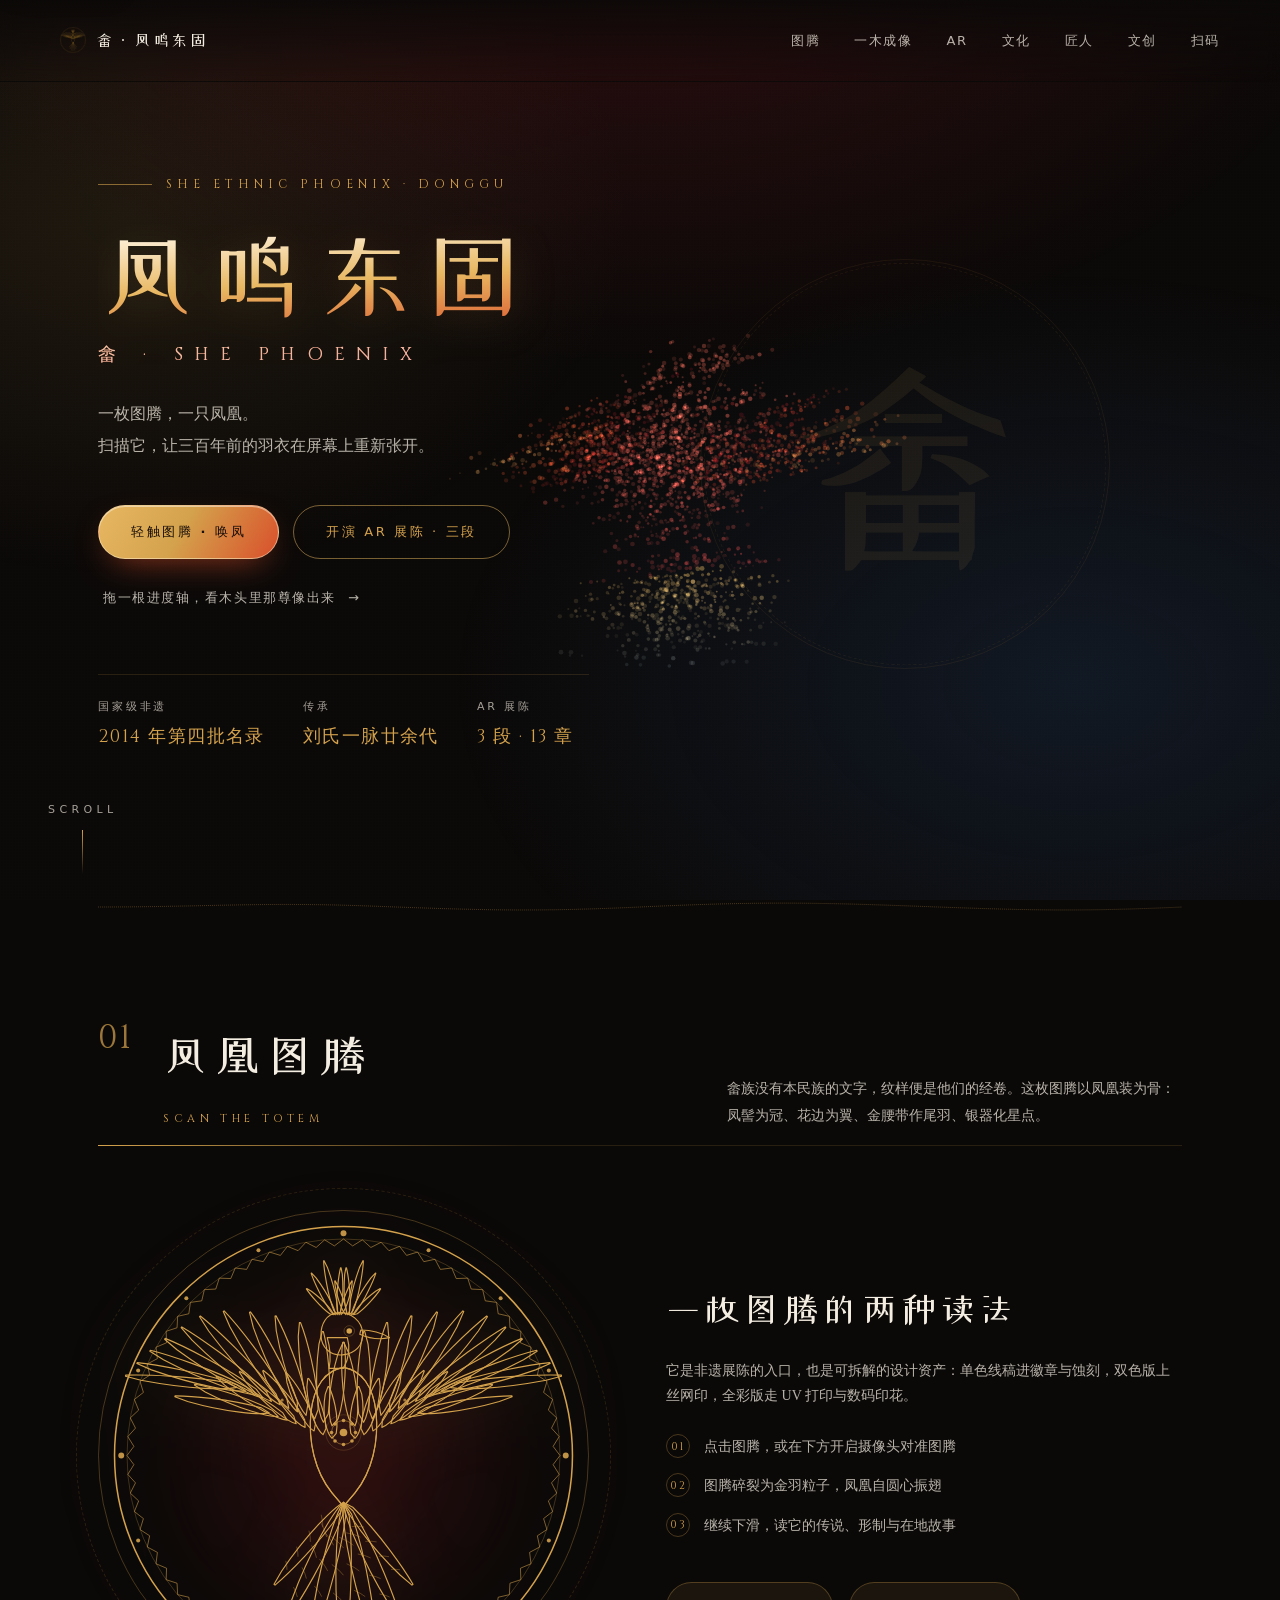
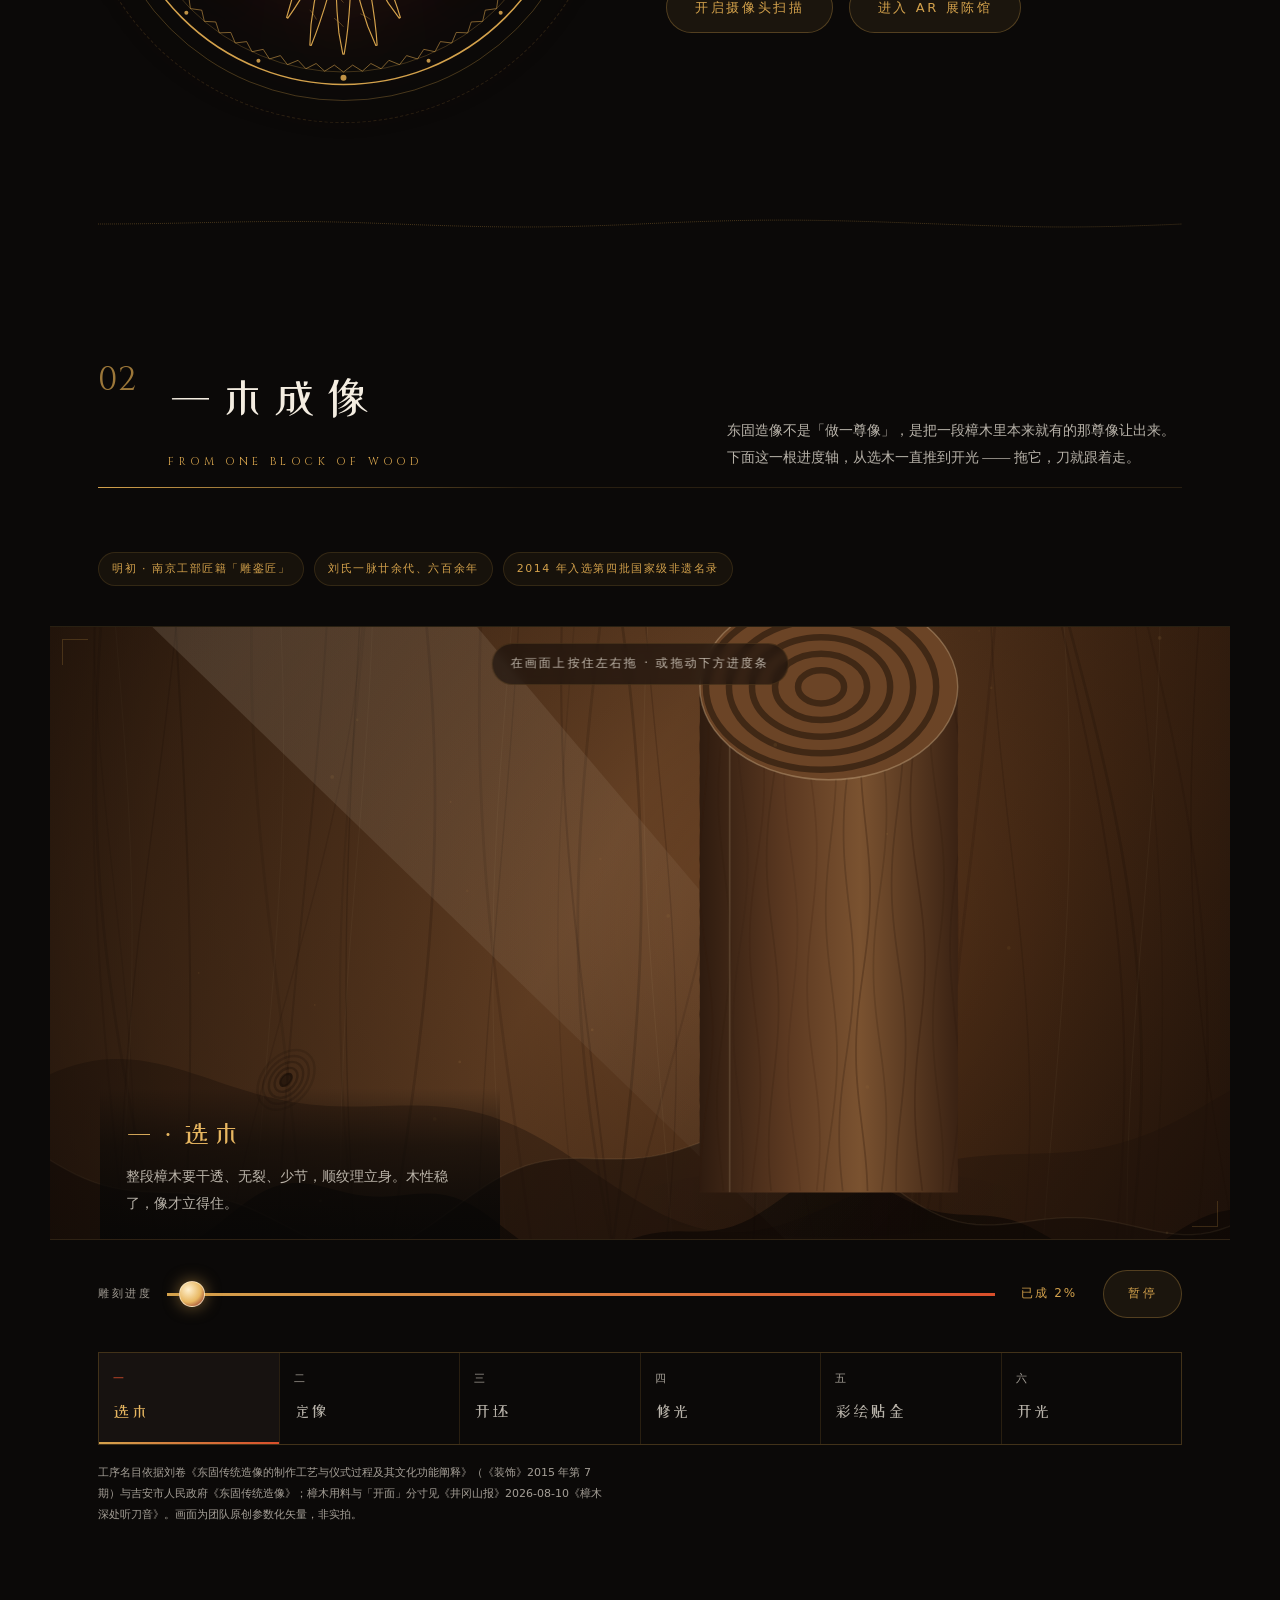
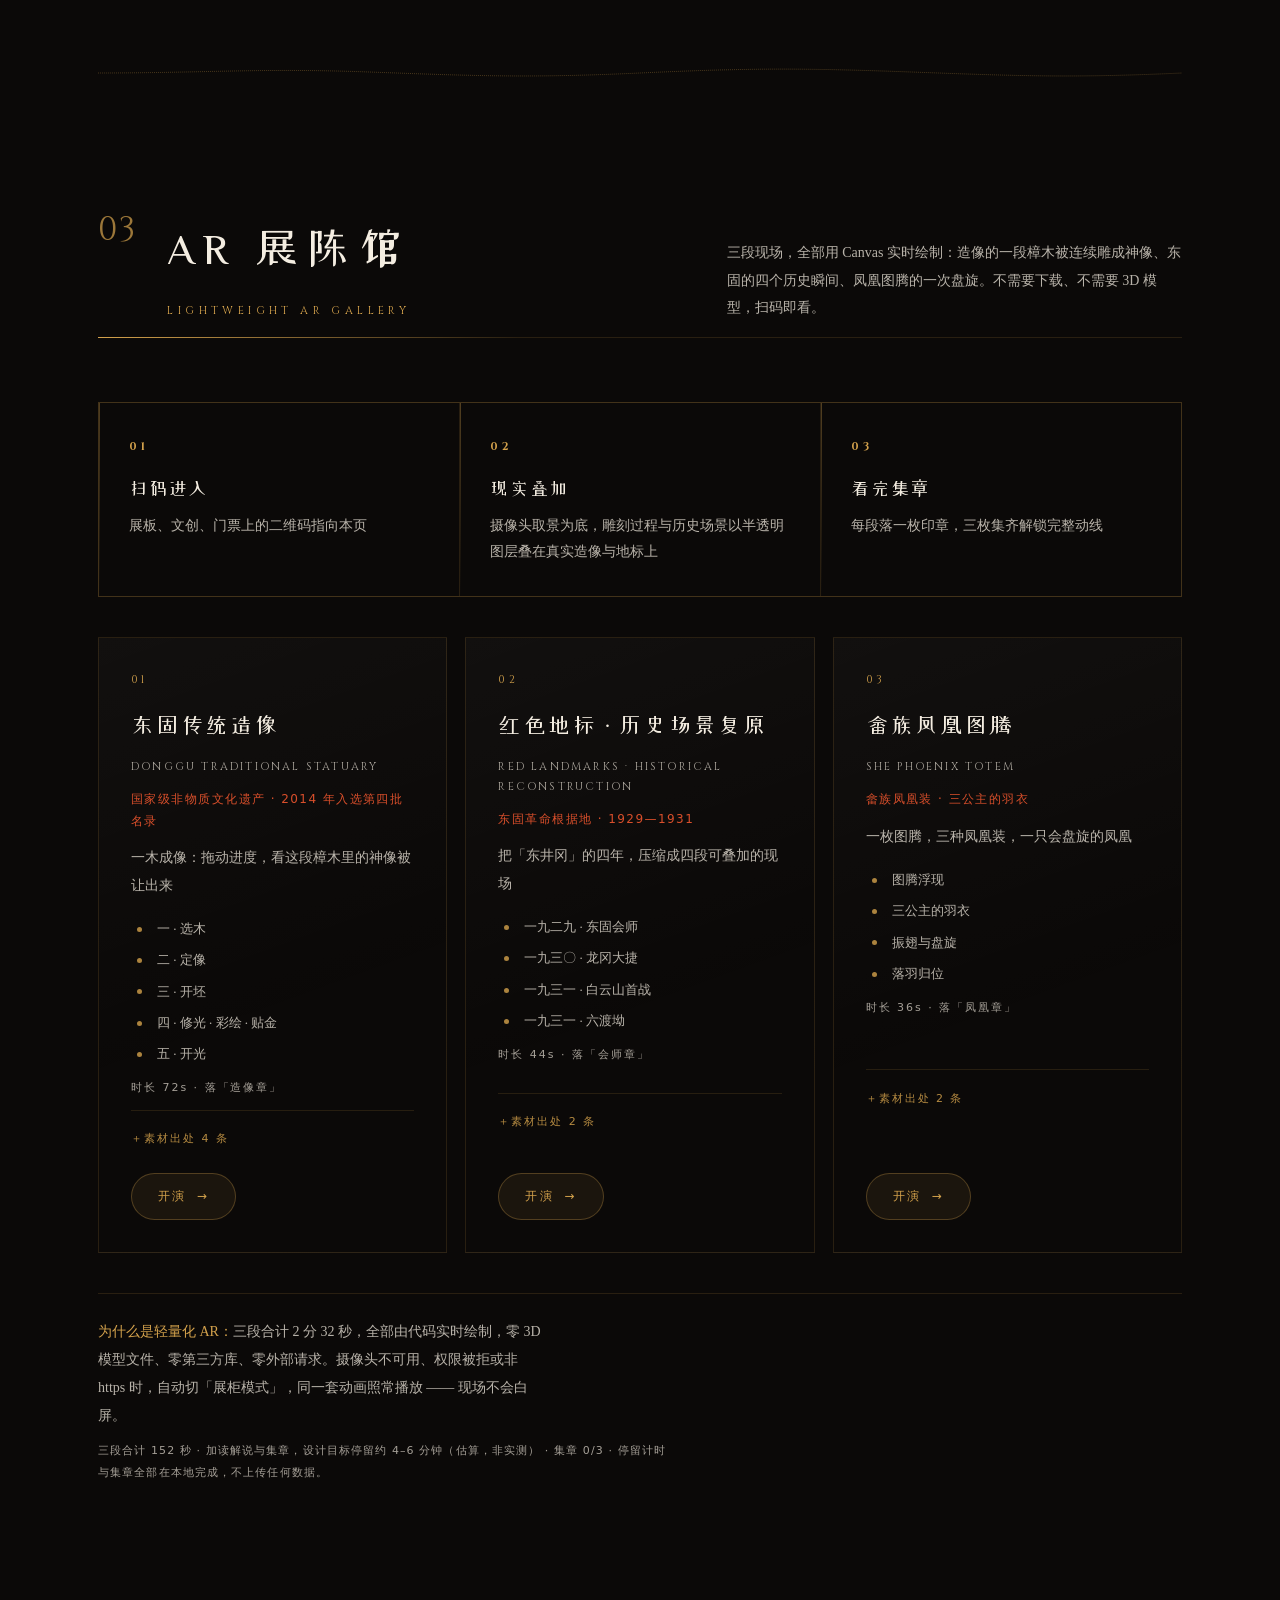
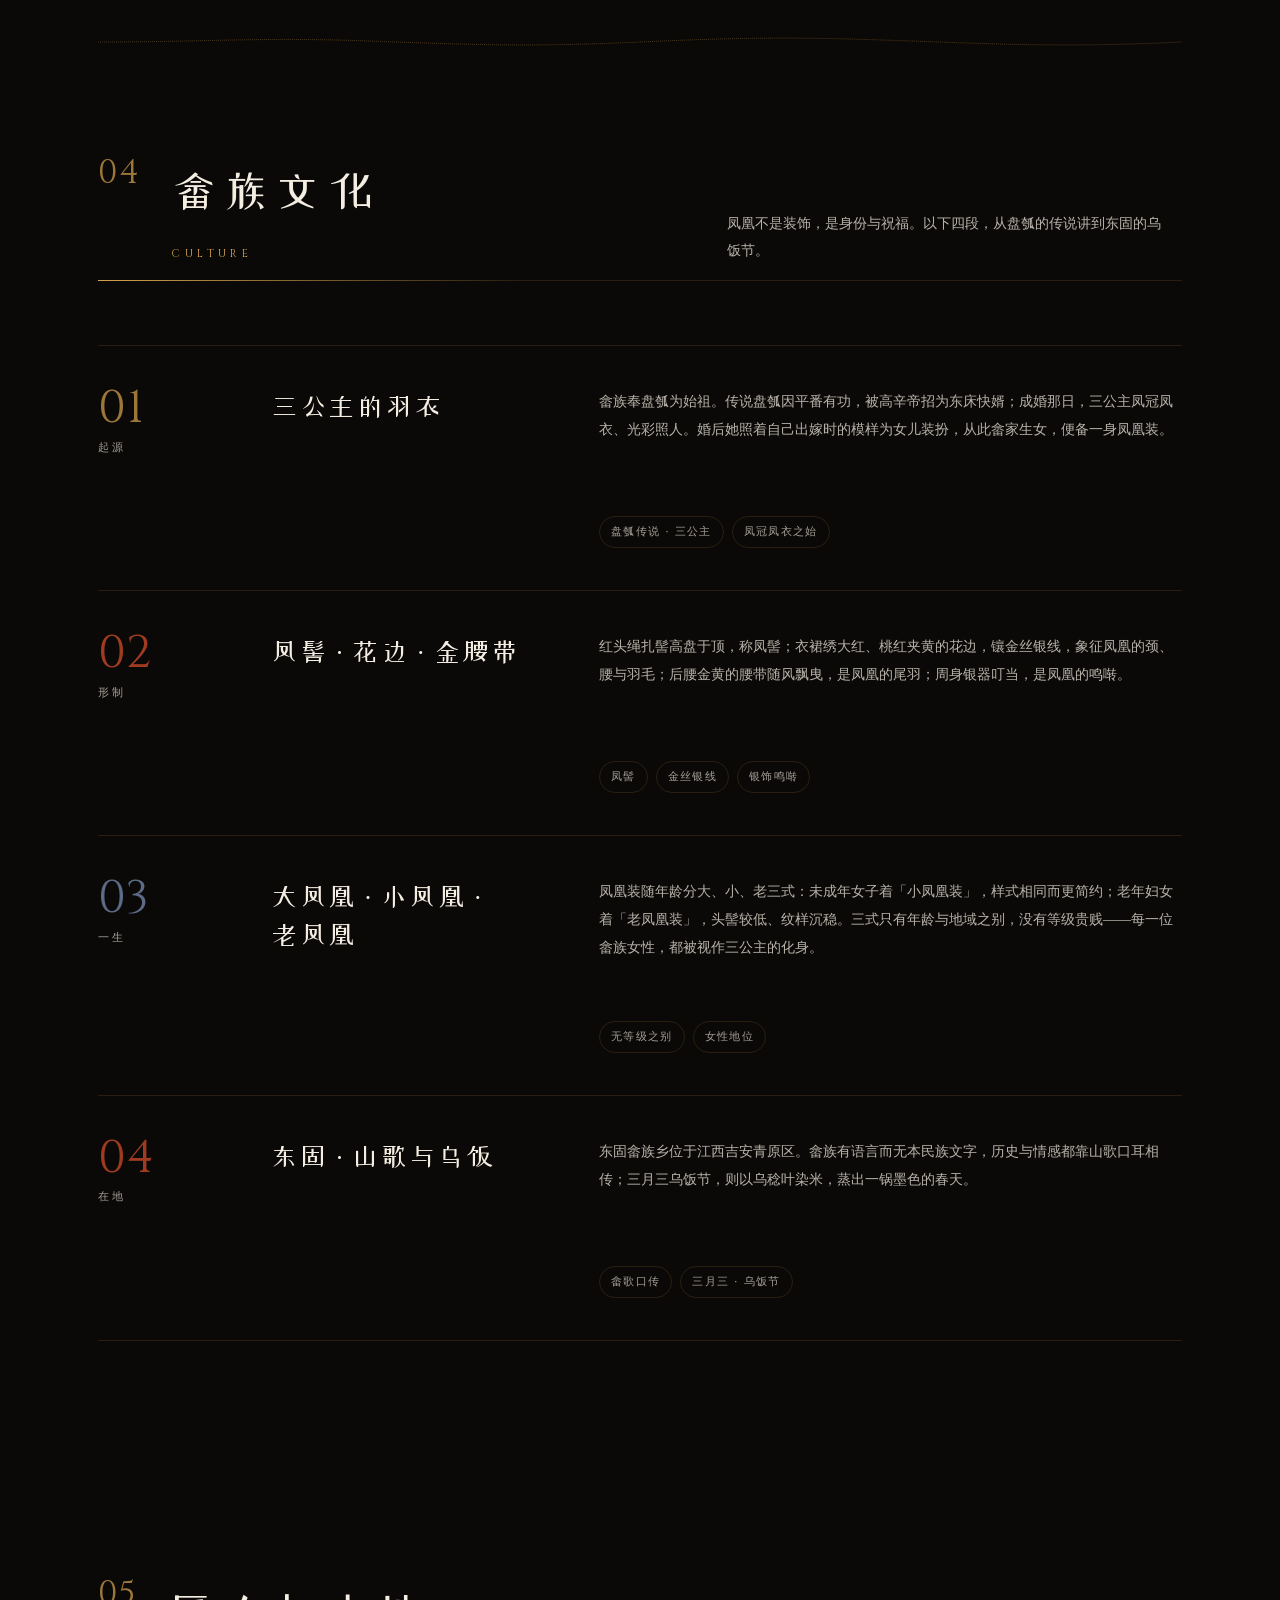
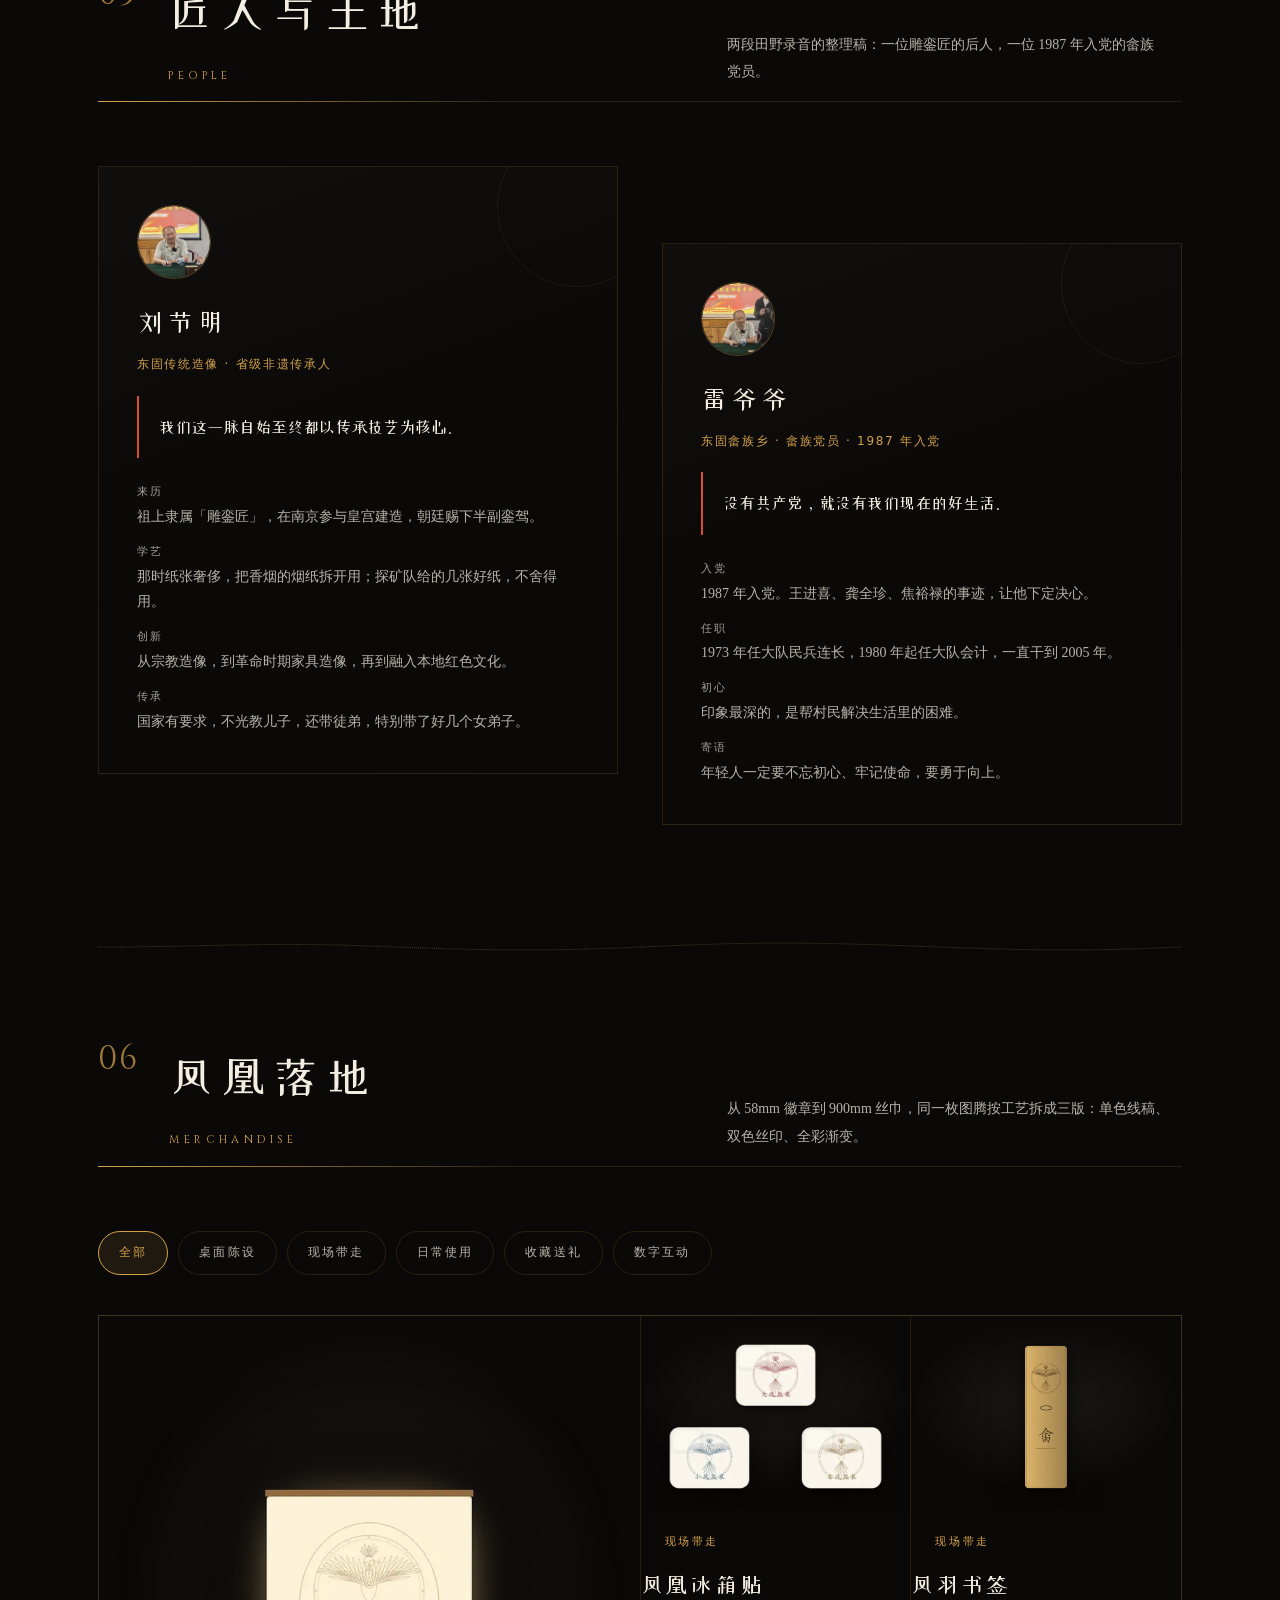
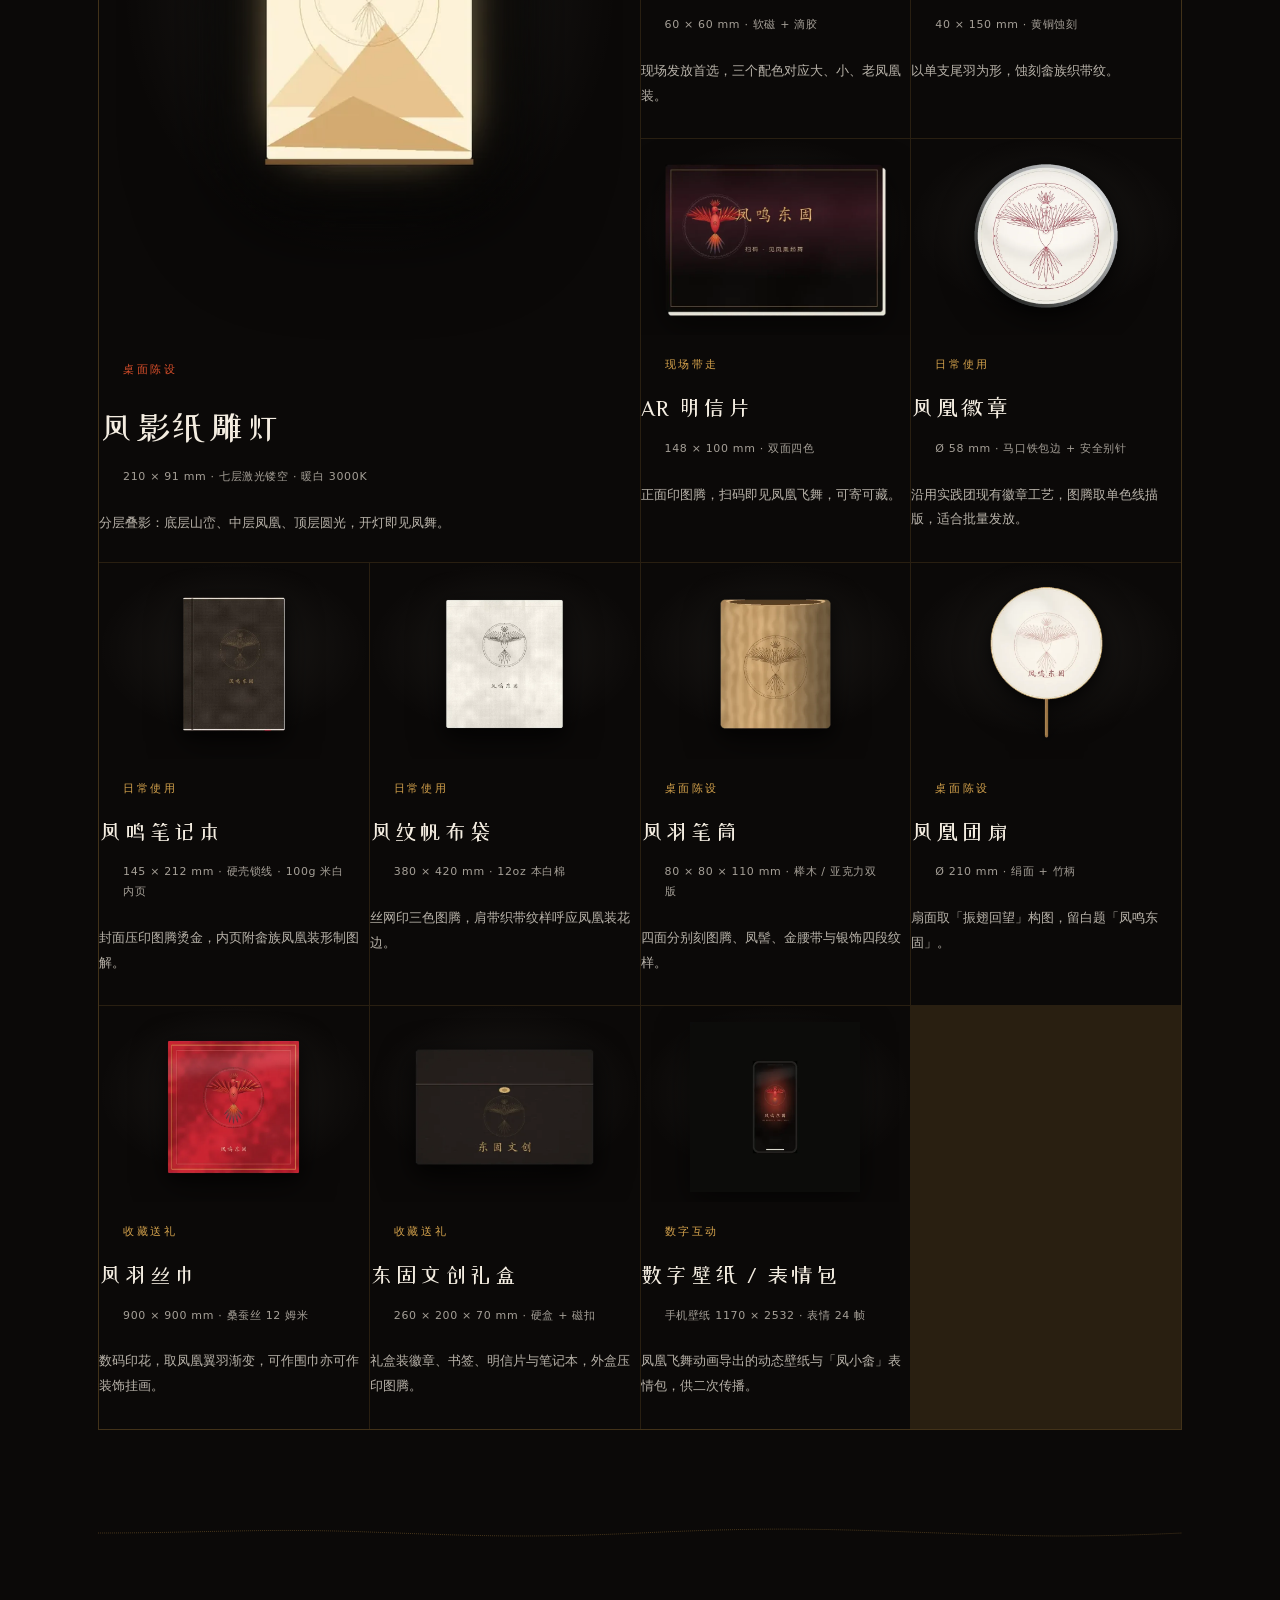
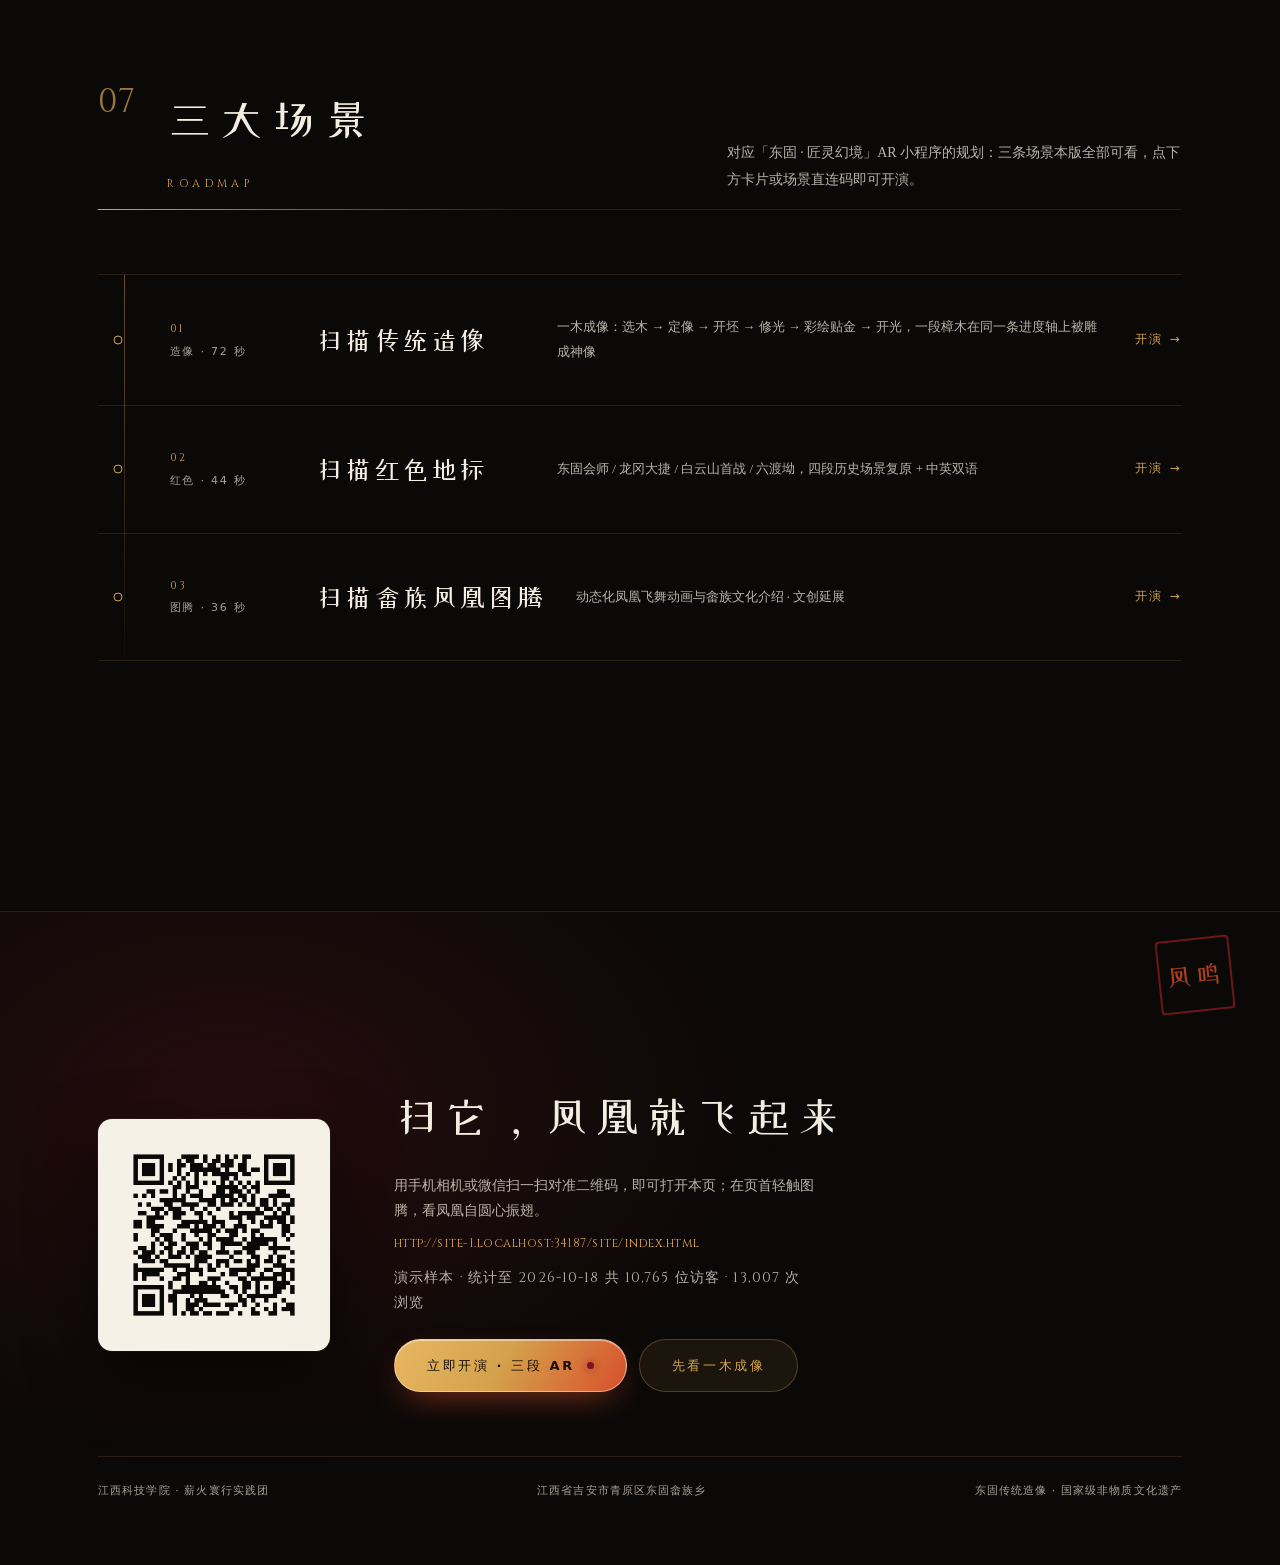
==== commit bd2862dc: "fix(a11y): 手机 AR 面板切段按钮 40px 不达触控基线；判据补面板展开态测量 ## 发现路径：查「现场真实使用场景」 本项目是手机扫码看 AR 的展陈，现场观众绝大多数用手机。 本轮问" ====
--- a/site/index.html
+++ b/site/index.html
@@ -453,7 +453,7 @@
  * 比白屏更难看，而且看起来像「网站坏了」。VERSION bump 只能保证下次访问正常，
  * 救不了这一次。故用 CSS 里的 --build 与本文常量对账：不等则清缓存重载一次（有防循环闸）。 */
 (function () {
-  var BUILD = '72';
+  var BUILD = '73';
   var KEY = 'dg-build-fix';
   var got = '';
   try { got = (getComputedStyle(document.documentElement).getPropertyValue('--build') || '').trim(); } catch (e) {}
--- a/site/assets/css/main.css
+++ b/site/assets/css/main.css
@@ -23,7 +23,7 @@
 :root{
   /* 构建标记：与 index.html 的 BUILD 常量对齐。老访客的 Service Worker 若还返回上一版
      CSS，两者不等 ⇒ 页面自己清缓存重载一次，避免「新 HTML + 旧 CSS」版式崩坏。 */
-  --build:72;
+  --build:73;
 
   /* 色 · 取自凤凰装实物：红、黑、蓝，金为线，银为饰 */
   --she-red:#B3202C;
@@ -680,7 +680,12 @@
 .ar-dots button{display:inline-flex;align-items:center;gap:var(--sp-1);padding:9px 16px;border-radius:var(--radius-pill);
   border:1px solid var(--line-soft);background:rgba(11,9,8,.55);backdrop-filter:blur(8px);
   font-family:var(--font-sans);font-size:var(--fs-xs);letter-spacing:.14em;color:var(--fg-dim);
-  transition:all .35s var(--ease);min-height:40px}
+  /* min-height 44 是触控基线（WCAG 2.5.5 / iOS HIG）。
+   * 原先写 40px：桌面被 padding 9+9 撑到 42px、窄屏 padding 8+8 只有 40px，
+   * 两种视口都不达标 —— 而这是手机扫码看 AR 时切段的主入口。
+   * 现有 touch_target_test 测不到它：面板不展开时这些按钮 rect 为 0，
+   * 会被「不可见即跳过」的逻辑放掉（轮177 补该判据的面板覆盖）。 */
+  transition:all .35s var(--ease);min-height:44px}
 .ar-dots button b{font-weight:400;color:var(--she-gold);font-size:var(--fs-2xs);letter-spacing:.2em}
 .ar-dots button[aria-selected="true"]{border-color:var(--she-gold);color:var(--fg);
   background:rgba(212,162,76,.16)}
@@ -755,7 +760,8 @@
   .ar-copy h2{font-size:clamp(var(--fs-lg),5.4vw,var(--fs-2xl))}
   .ar-copy p{font-size:var(--fs-sm)}
   .ar-dots{top:66px;gap:6px}
-  .ar-dots button{padding:var(--sp-1) 12px;font-size:var(--fs-2xs)}
+  .ar-dots button{padding:var(--sp-1) 12px;font-size:var(--fs-2xs);
+    min-height:44px}
   .ar-btn{padding:10px 15px;font-size:var(--fs-2xs)}
 }
 @media (prefers-reduced-motion:reduce){
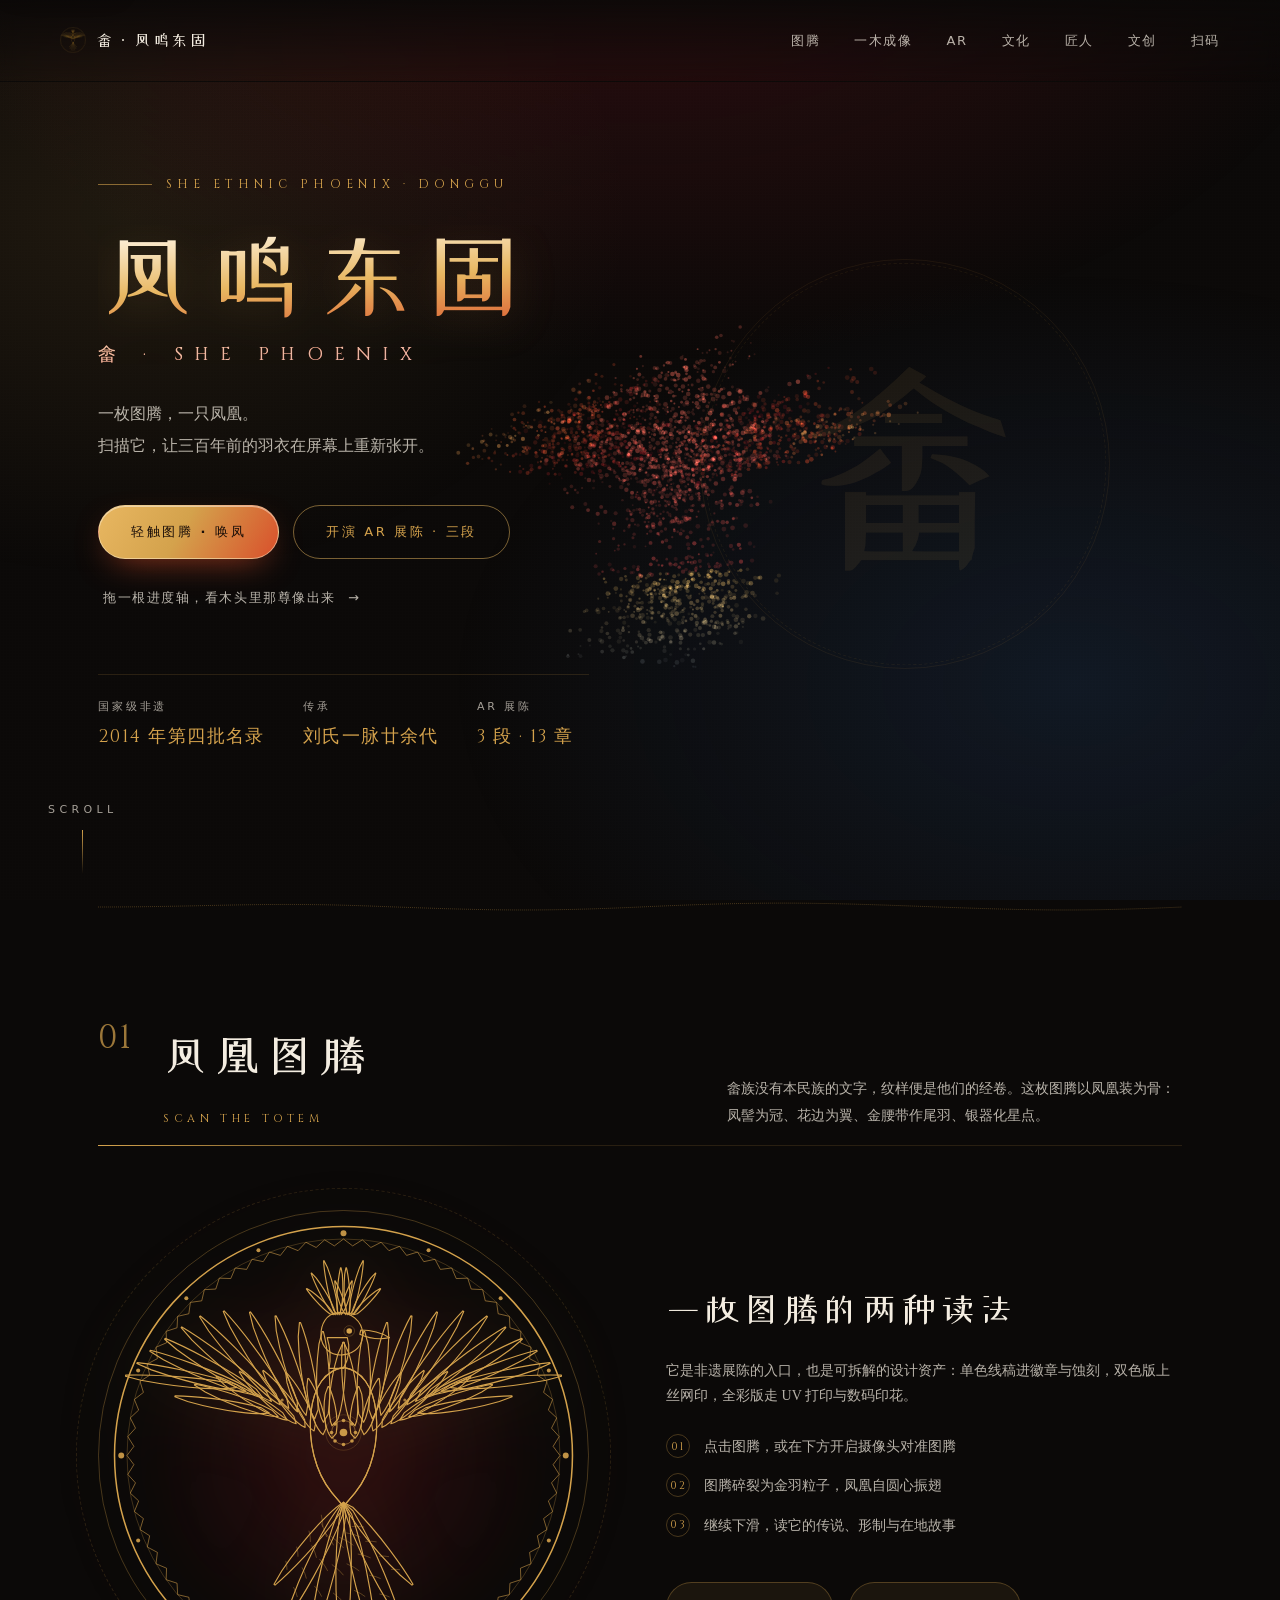
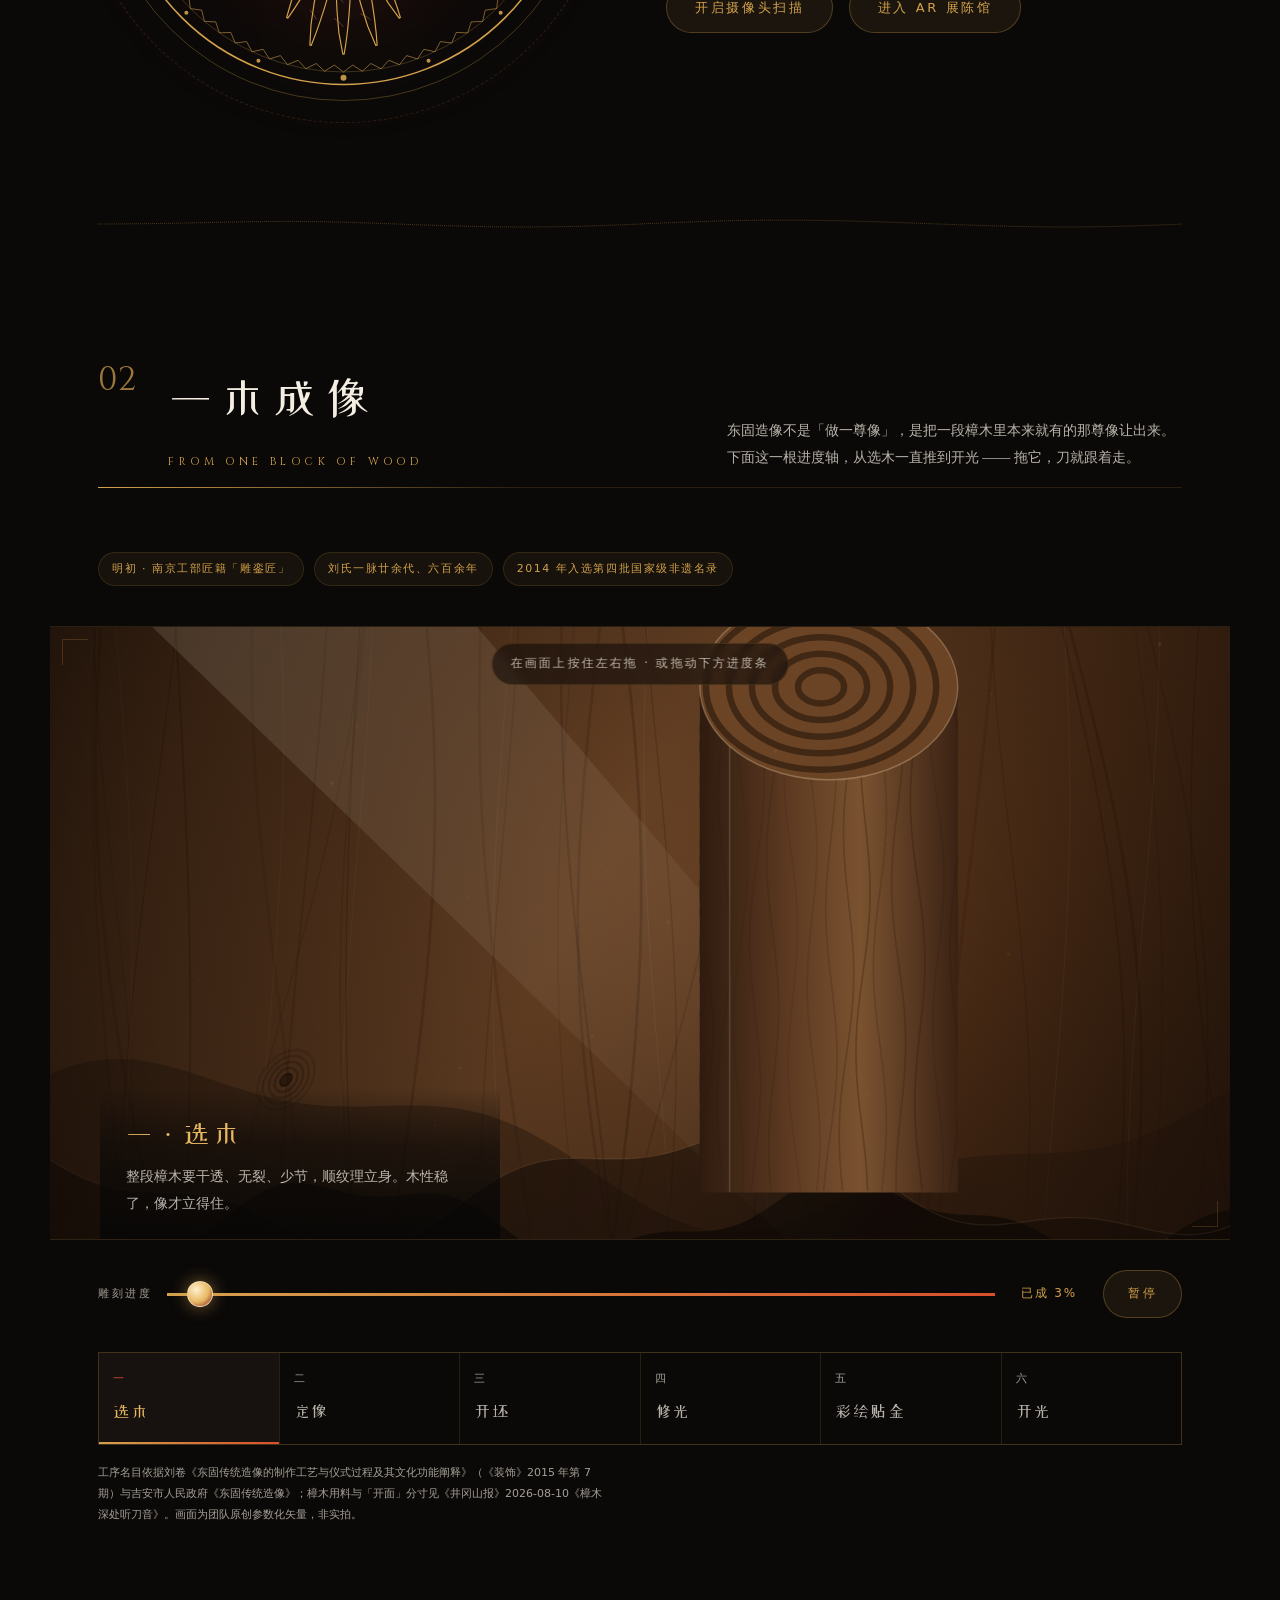
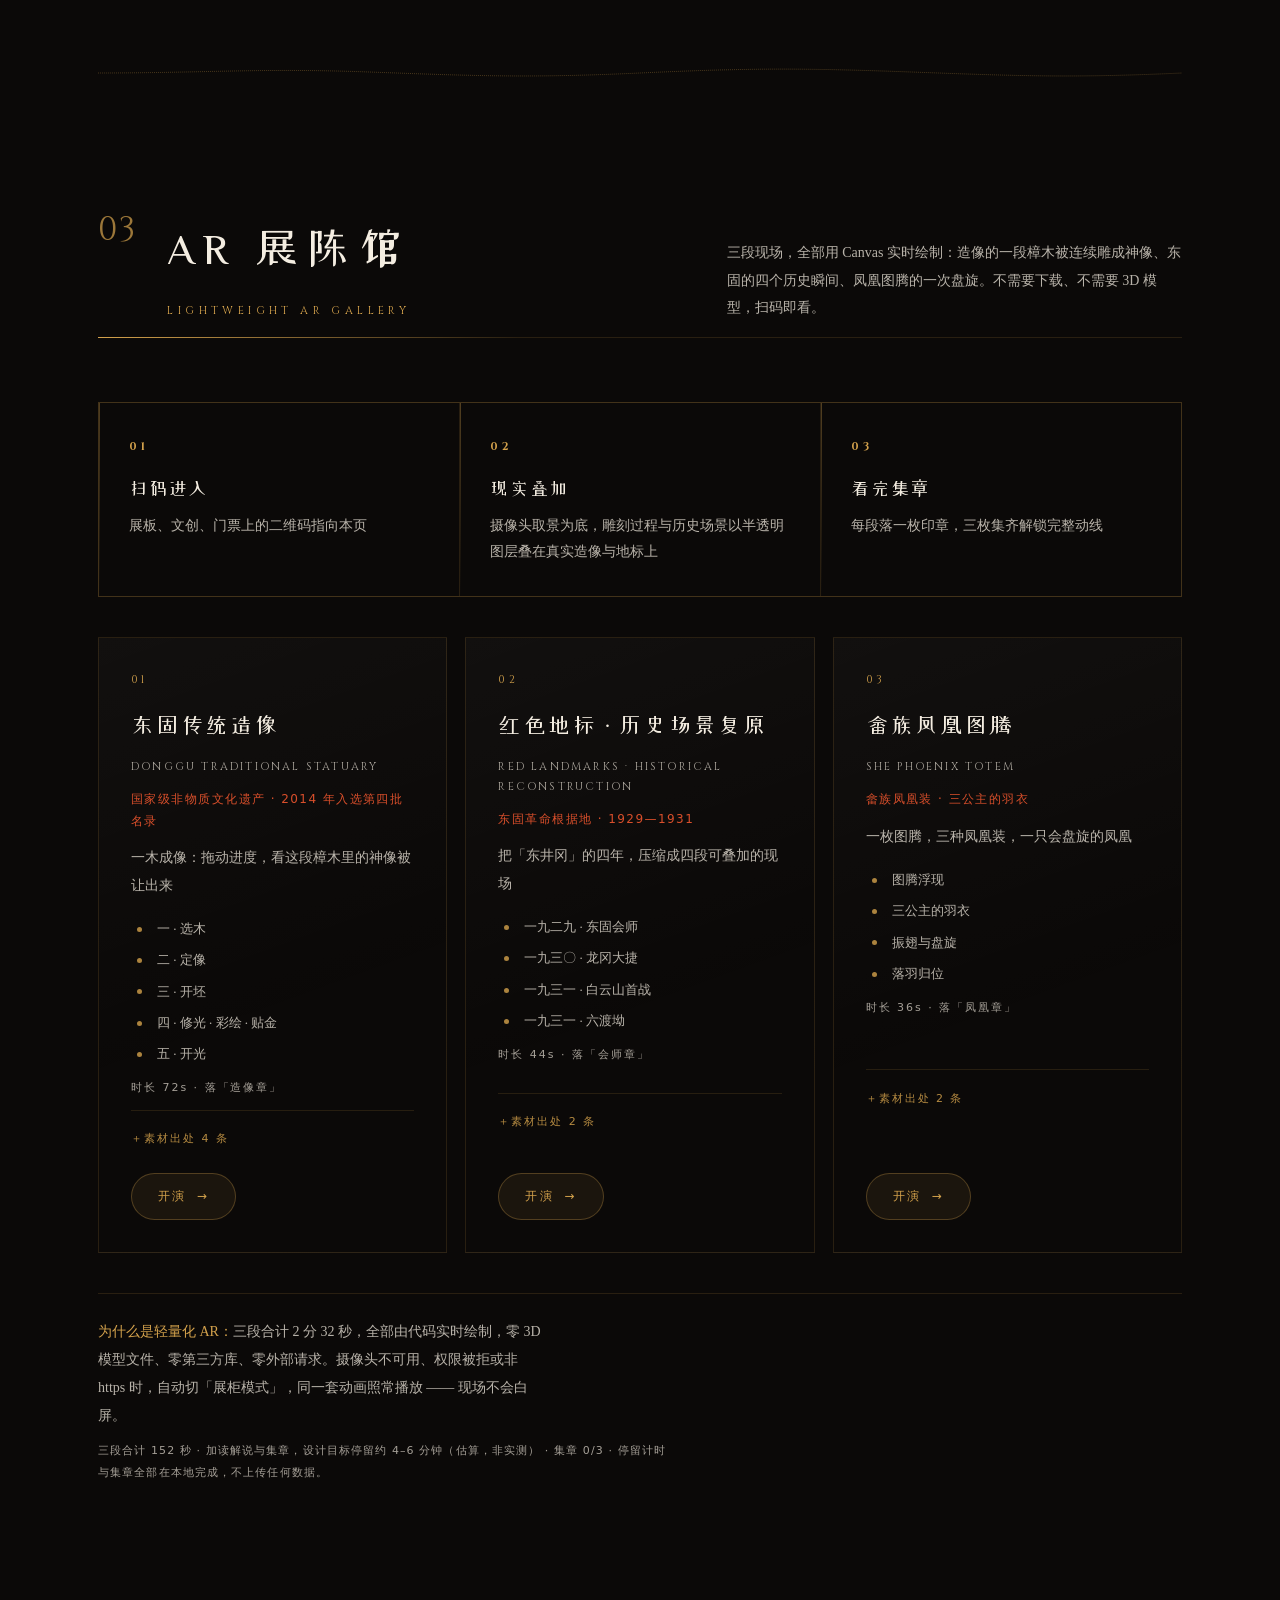
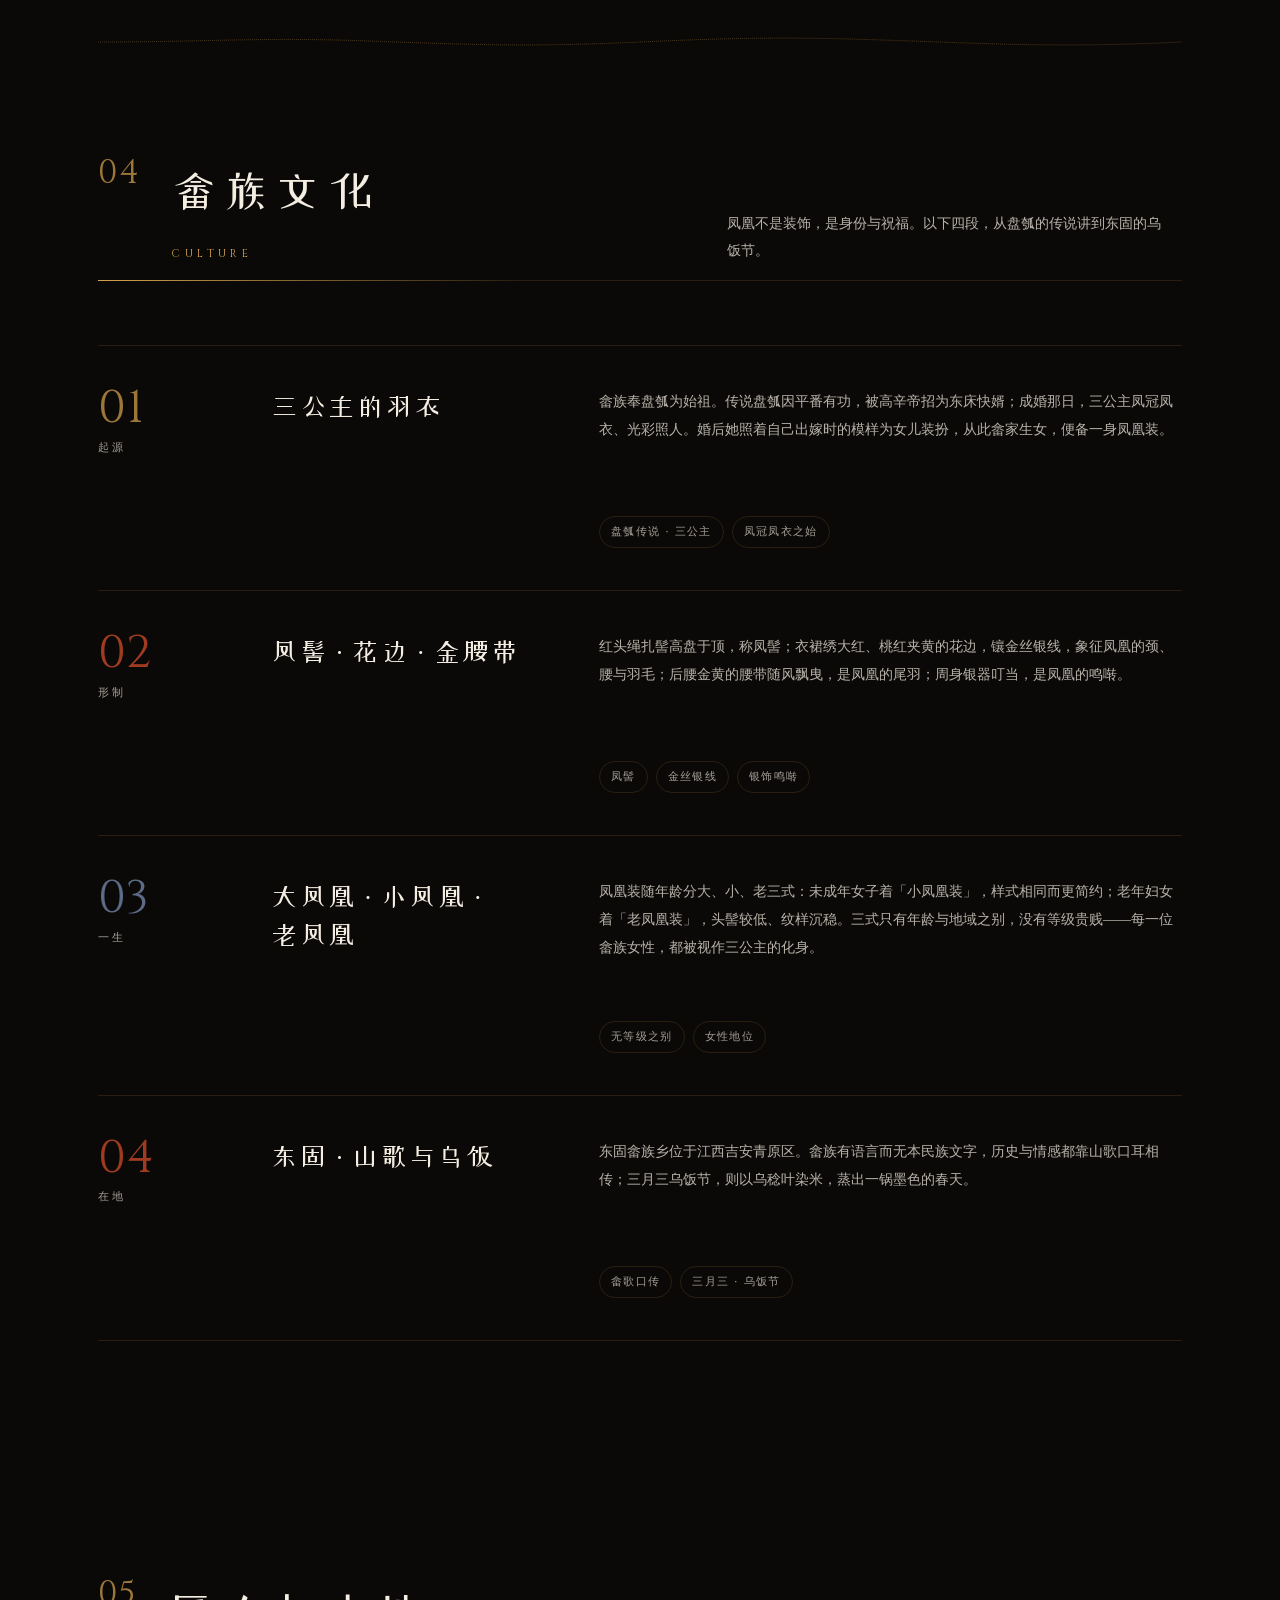
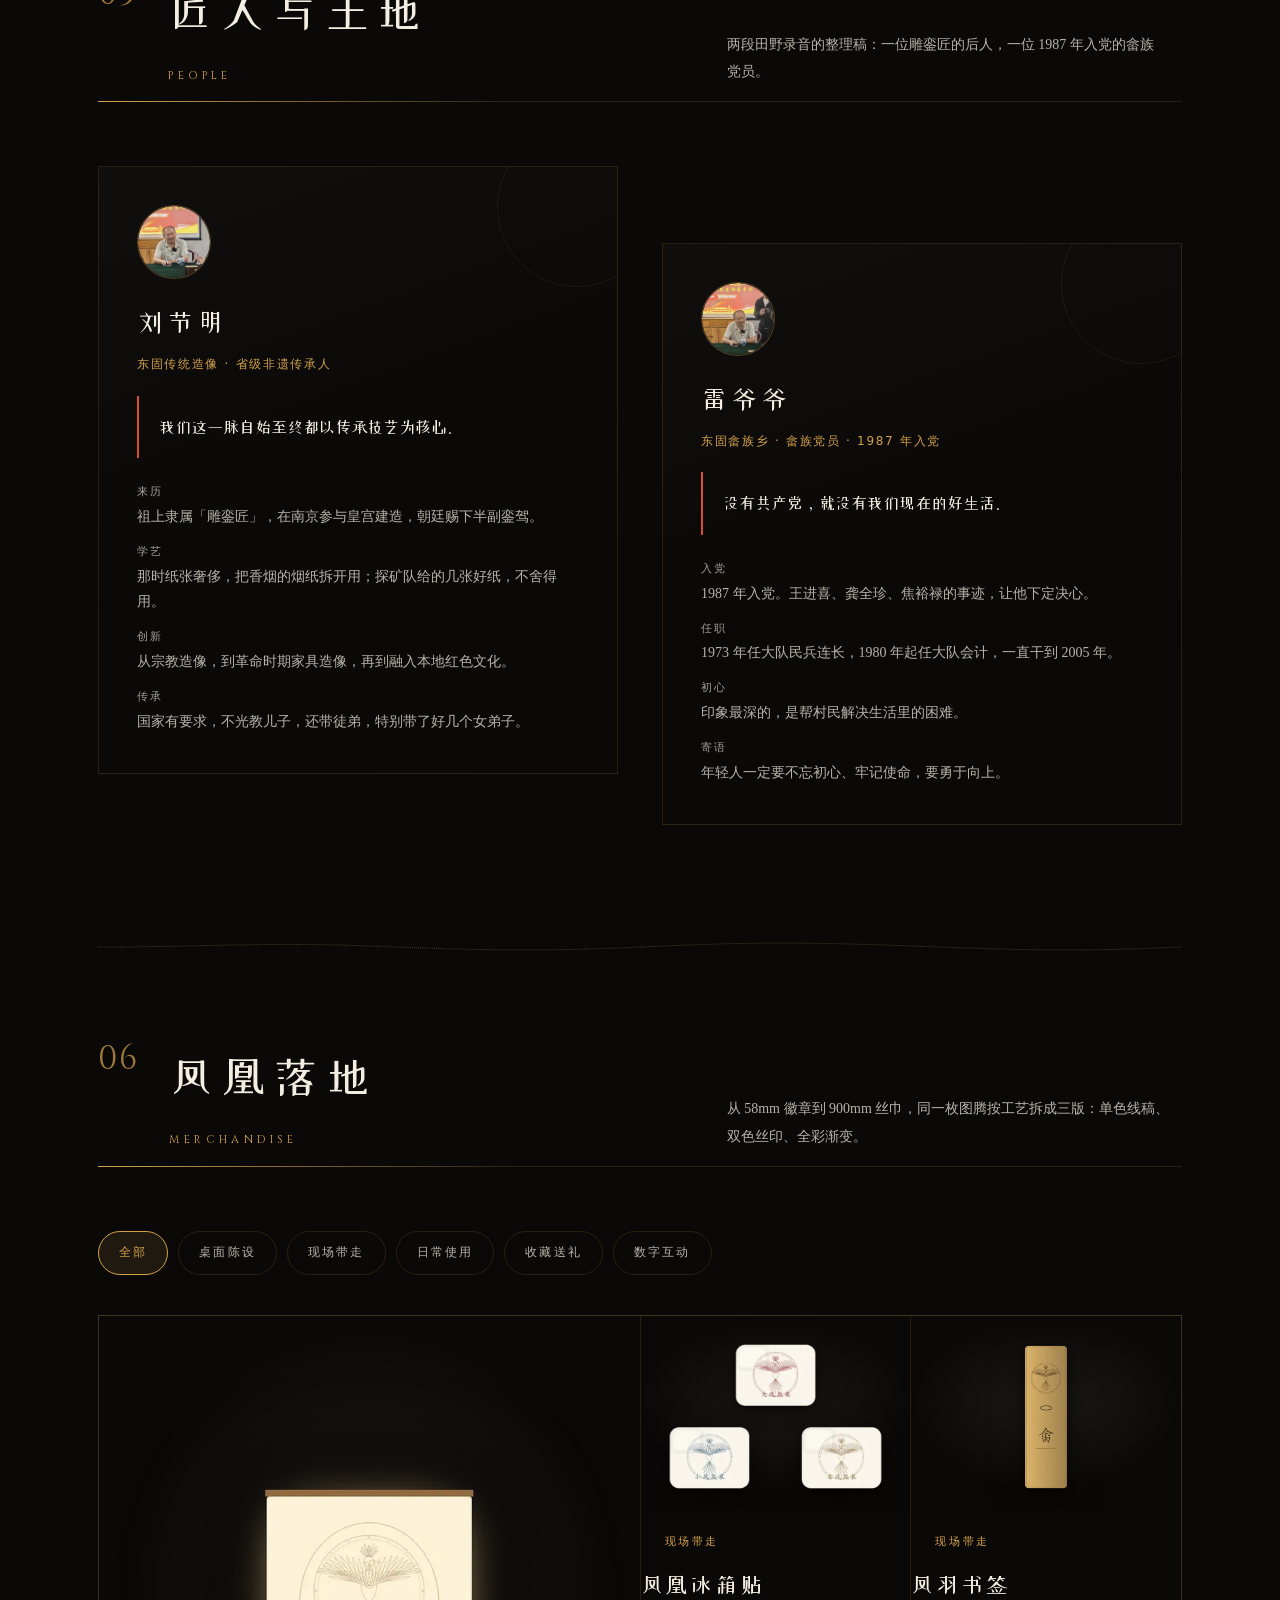
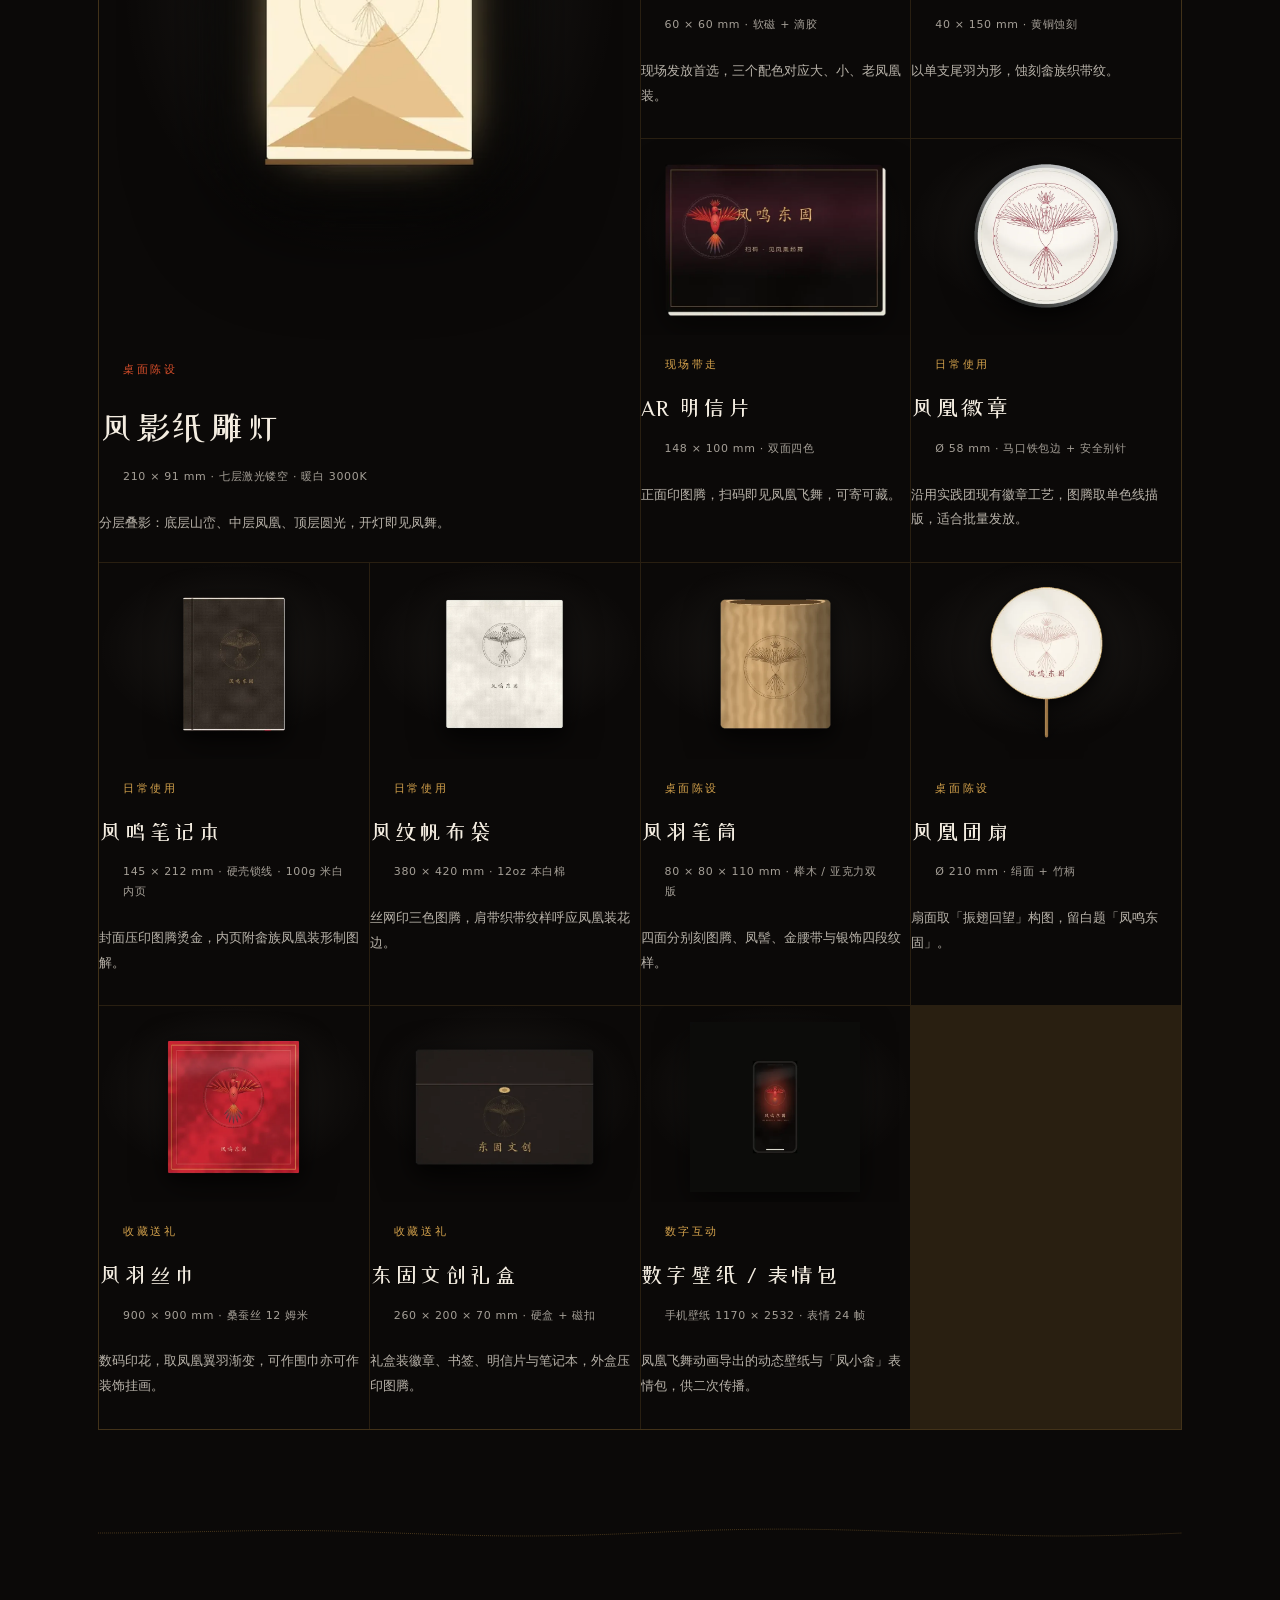
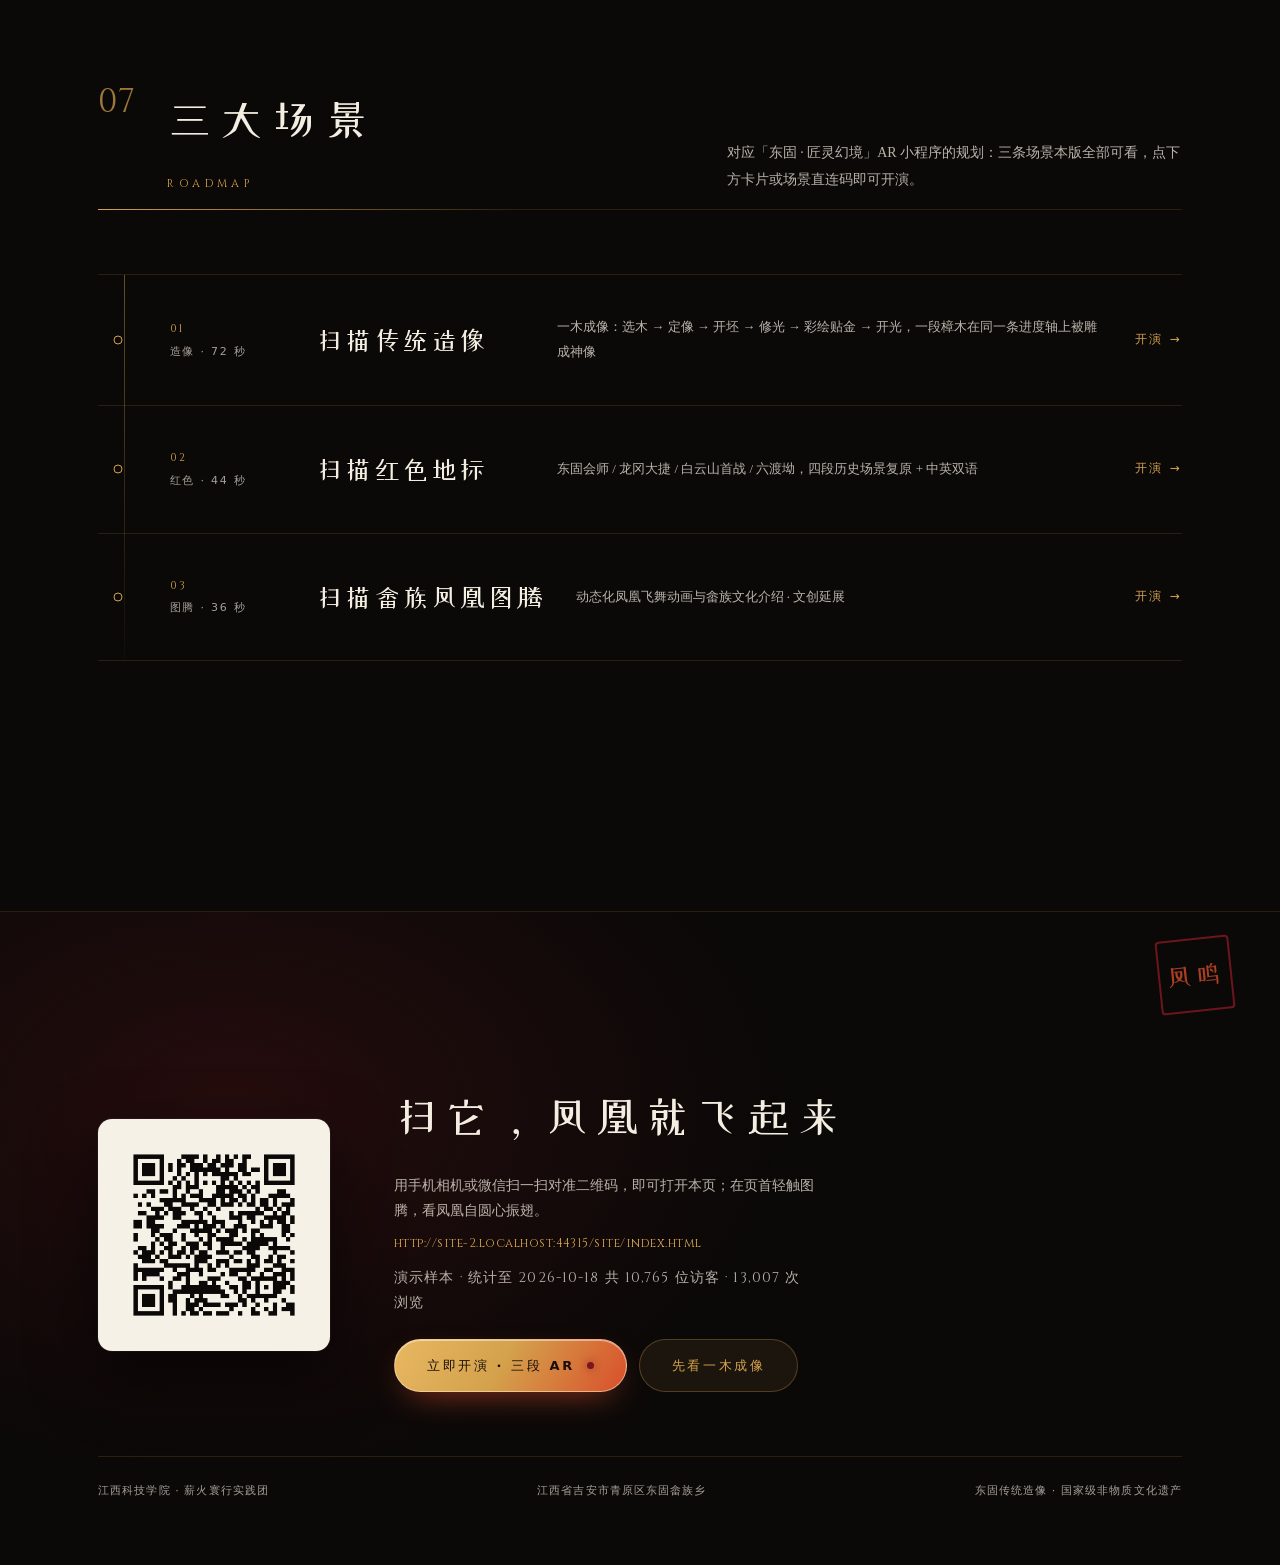
==== commit 08e472e7: "fix(docs): 轮次标注漂移 177/178 改回权威 175/176；新增轮次锚点守卫（CI 83 条） ## 发现：我自己的账写错了 本轮开工核 CI 日志时对照 goal_round 头部" ====
--- a/site/index.html
+++ b/site/index.html
@@ -453,7 +453,7 @@
  * 比白屏更难看，而且看起来像「网站坏了」。VERSION bump 只能保证下次访问正常，
  * 救不了这一次。故用 CSS 里的 --build 与本文常量对账：不等则清缓存重载一次（有防循环闸）。 */
 (function () {
-  var BUILD = '73';
+  var BUILD = '74';
   var KEY = 'dg-build-fix';
   var got = '';
   try { got = (getComputedStyle(document.documentElement).getPropertyValue('--build') || '').trim(); } catch (e) {}
--- a/site/assets/css/main.css
+++ b/site/assets/css/main.css
@@ -23,7 +23,7 @@
 :root{
   /* 构建标记：与 index.html 的 BUILD 常量对齐。老访客的 Service Worker 若还返回上一版
      CSS，两者不等 ⇒ 页面自己清缓存重载一次，避免「新 HTML + 旧 CSS」版式崩坏。 */
-  --build:73;
+  --build:74;
 
   /* 色 · 取自凤凰装实物：红、黑、蓝，金为线，银为饰 */
   --she-red:#B3202C;
@@ -684,7 +684,7 @@
    * 原先写 40px：桌面被 padding 9+9 撑到 42px、窄屏 padding 8+8 只有 40px，
    * 两种视口都不达标 —— 而这是手机扫码看 AR 时切段的主入口。
    * 现有 touch_target_test 测不到它：面板不展开时这些按钮 rect 为 0，
-   * 会被「不可见即跳过」的逻辑放掉（轮177 补该判据的面板覆盖）。 */
+   * 会被「不可见即跳过」的逻辑放掉（轮175 补该判据的面板覆盖）。 */
   transition:all .35s var(--ease);min-height:44px}
 .ar-dots button b{font-weight:400;color:var(--she-gold);font-size:var(--fs-2xs);letter-spacing:.2em}
 .ar-dots button[aria-selected="true"]{border-color:var(--she-gold);color:var(--fg);
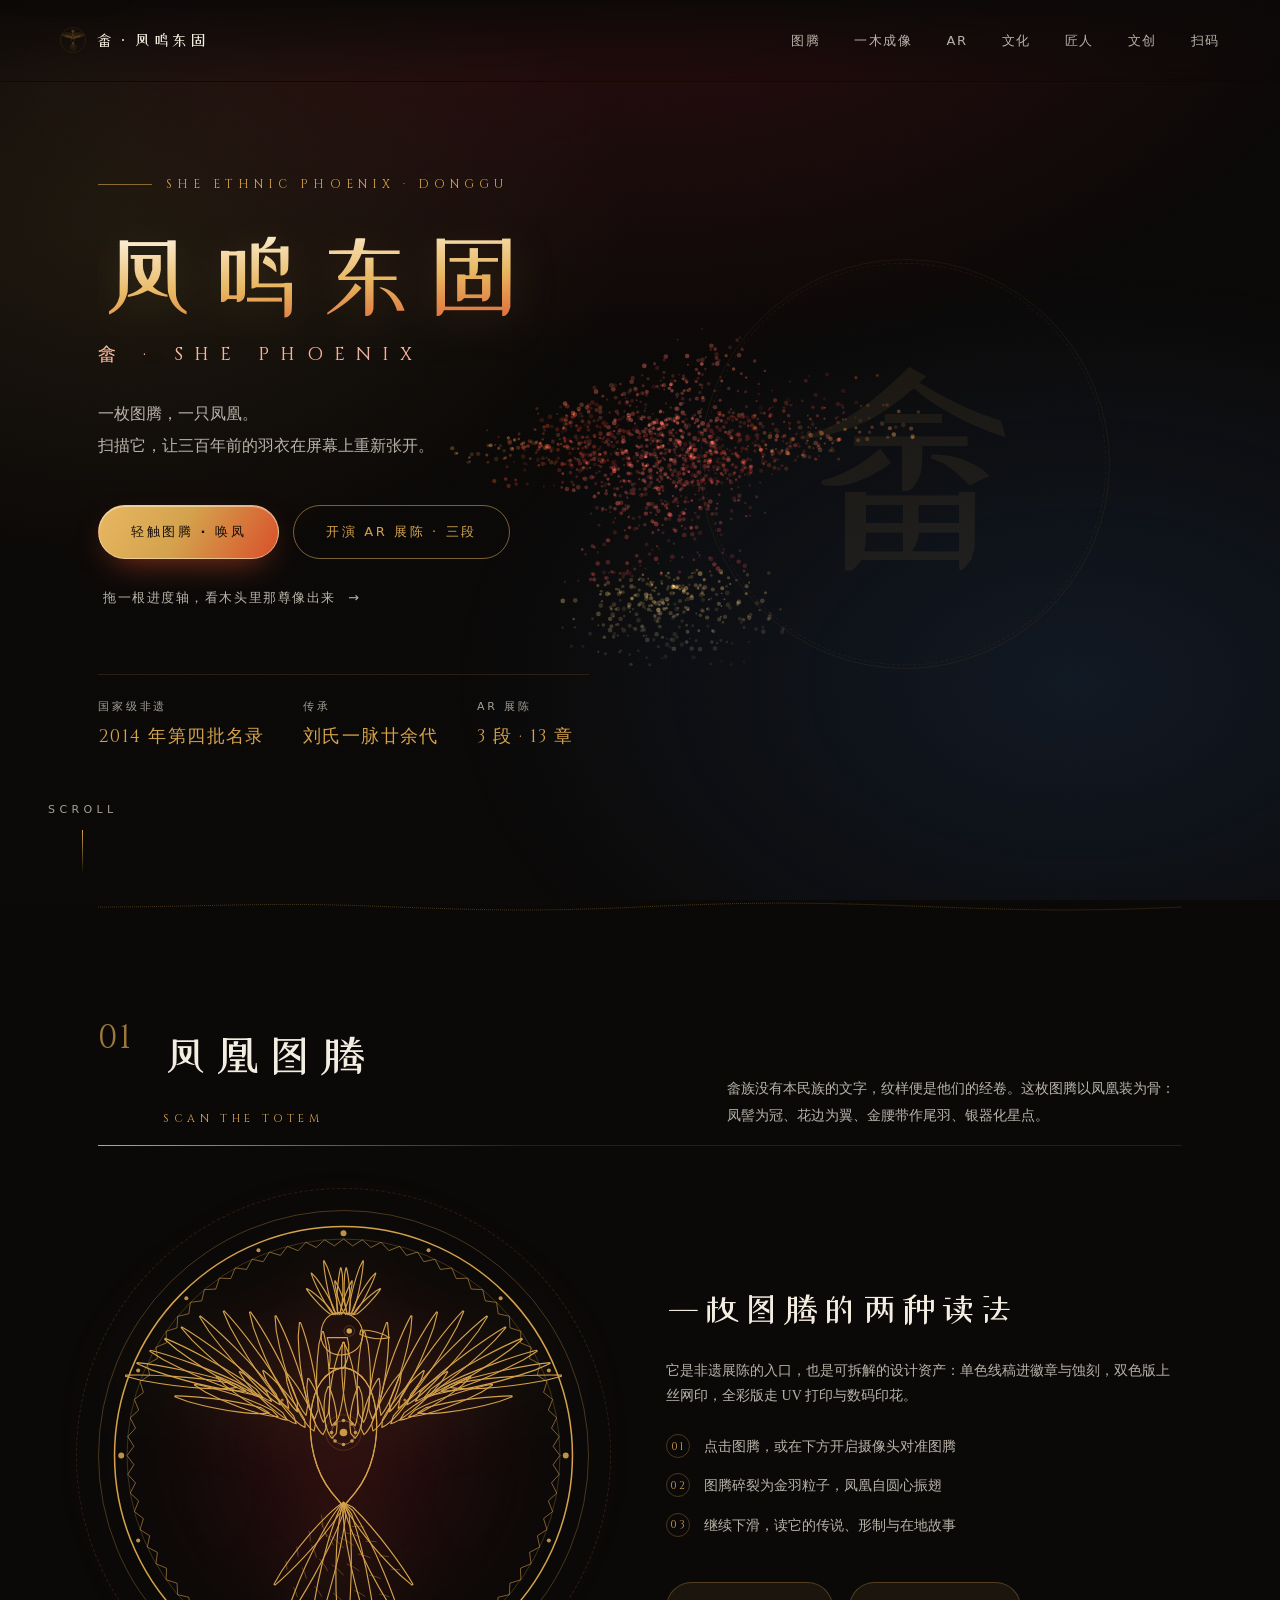
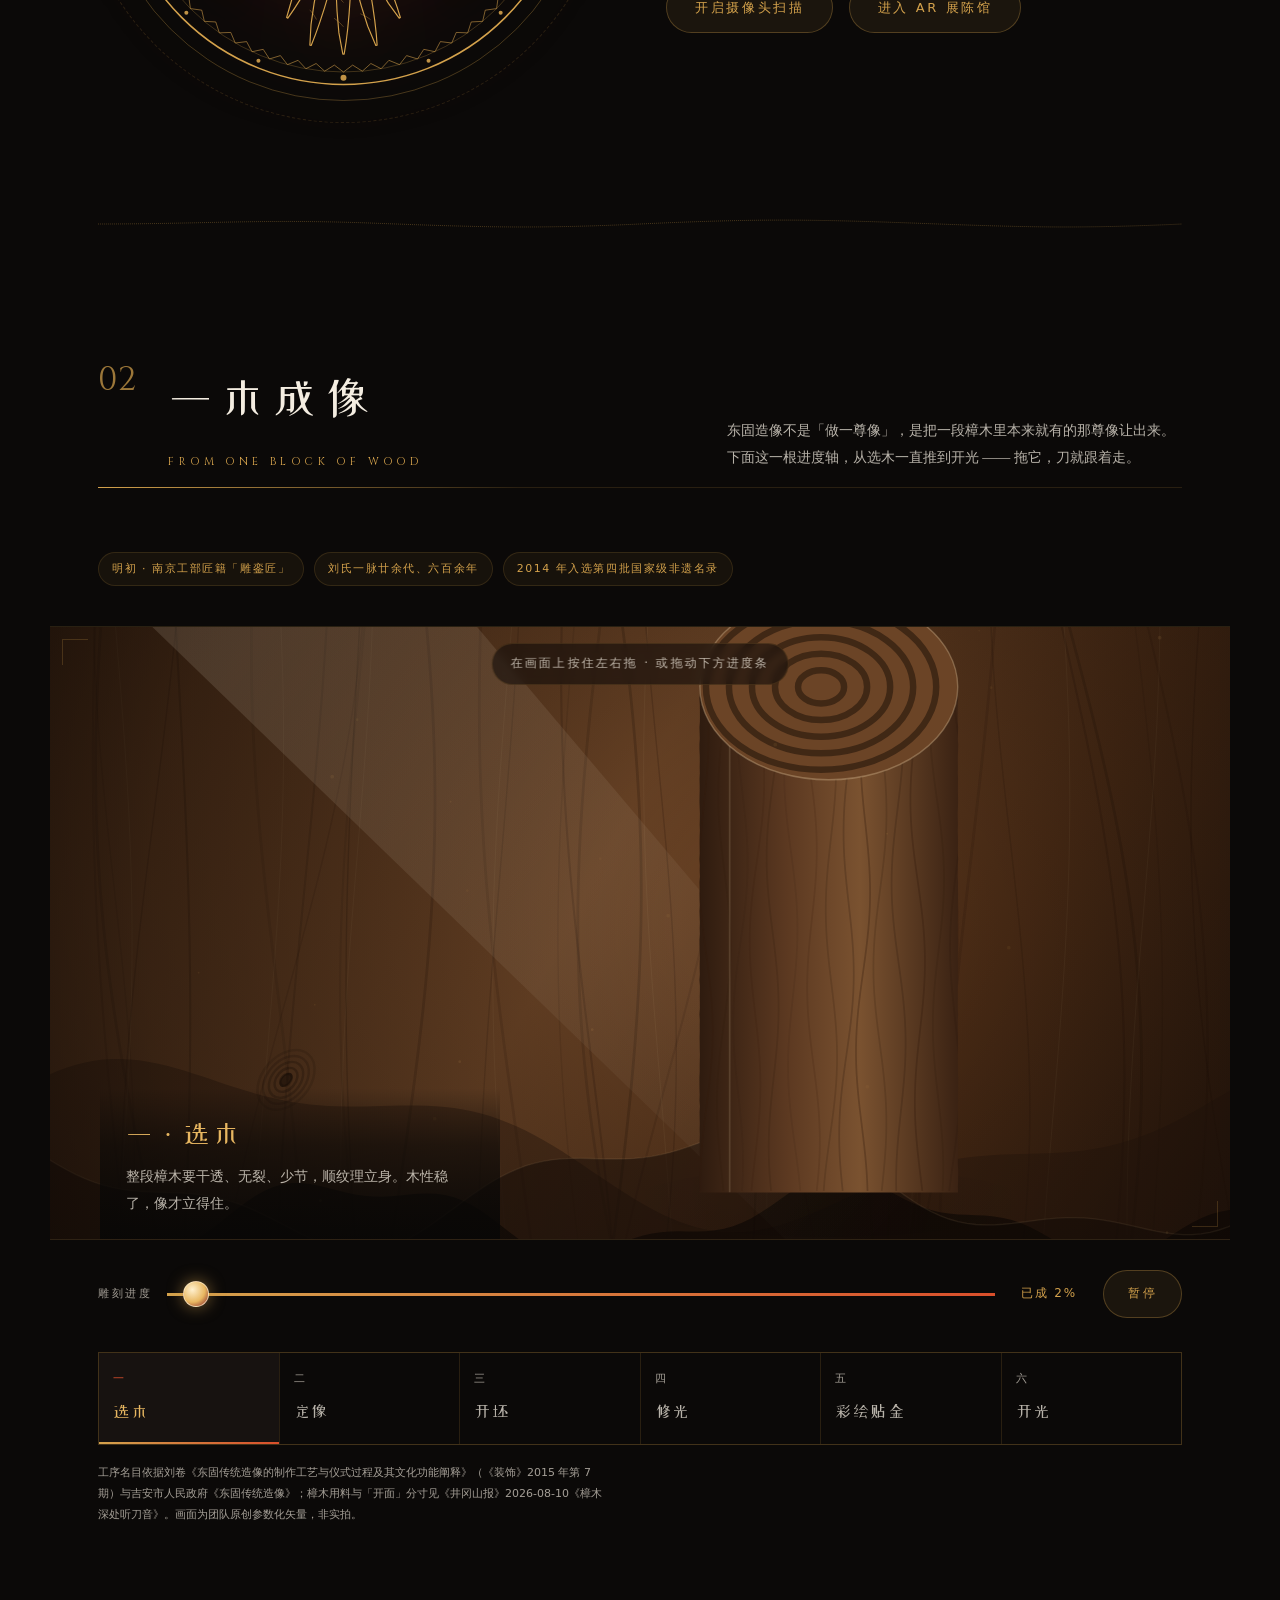
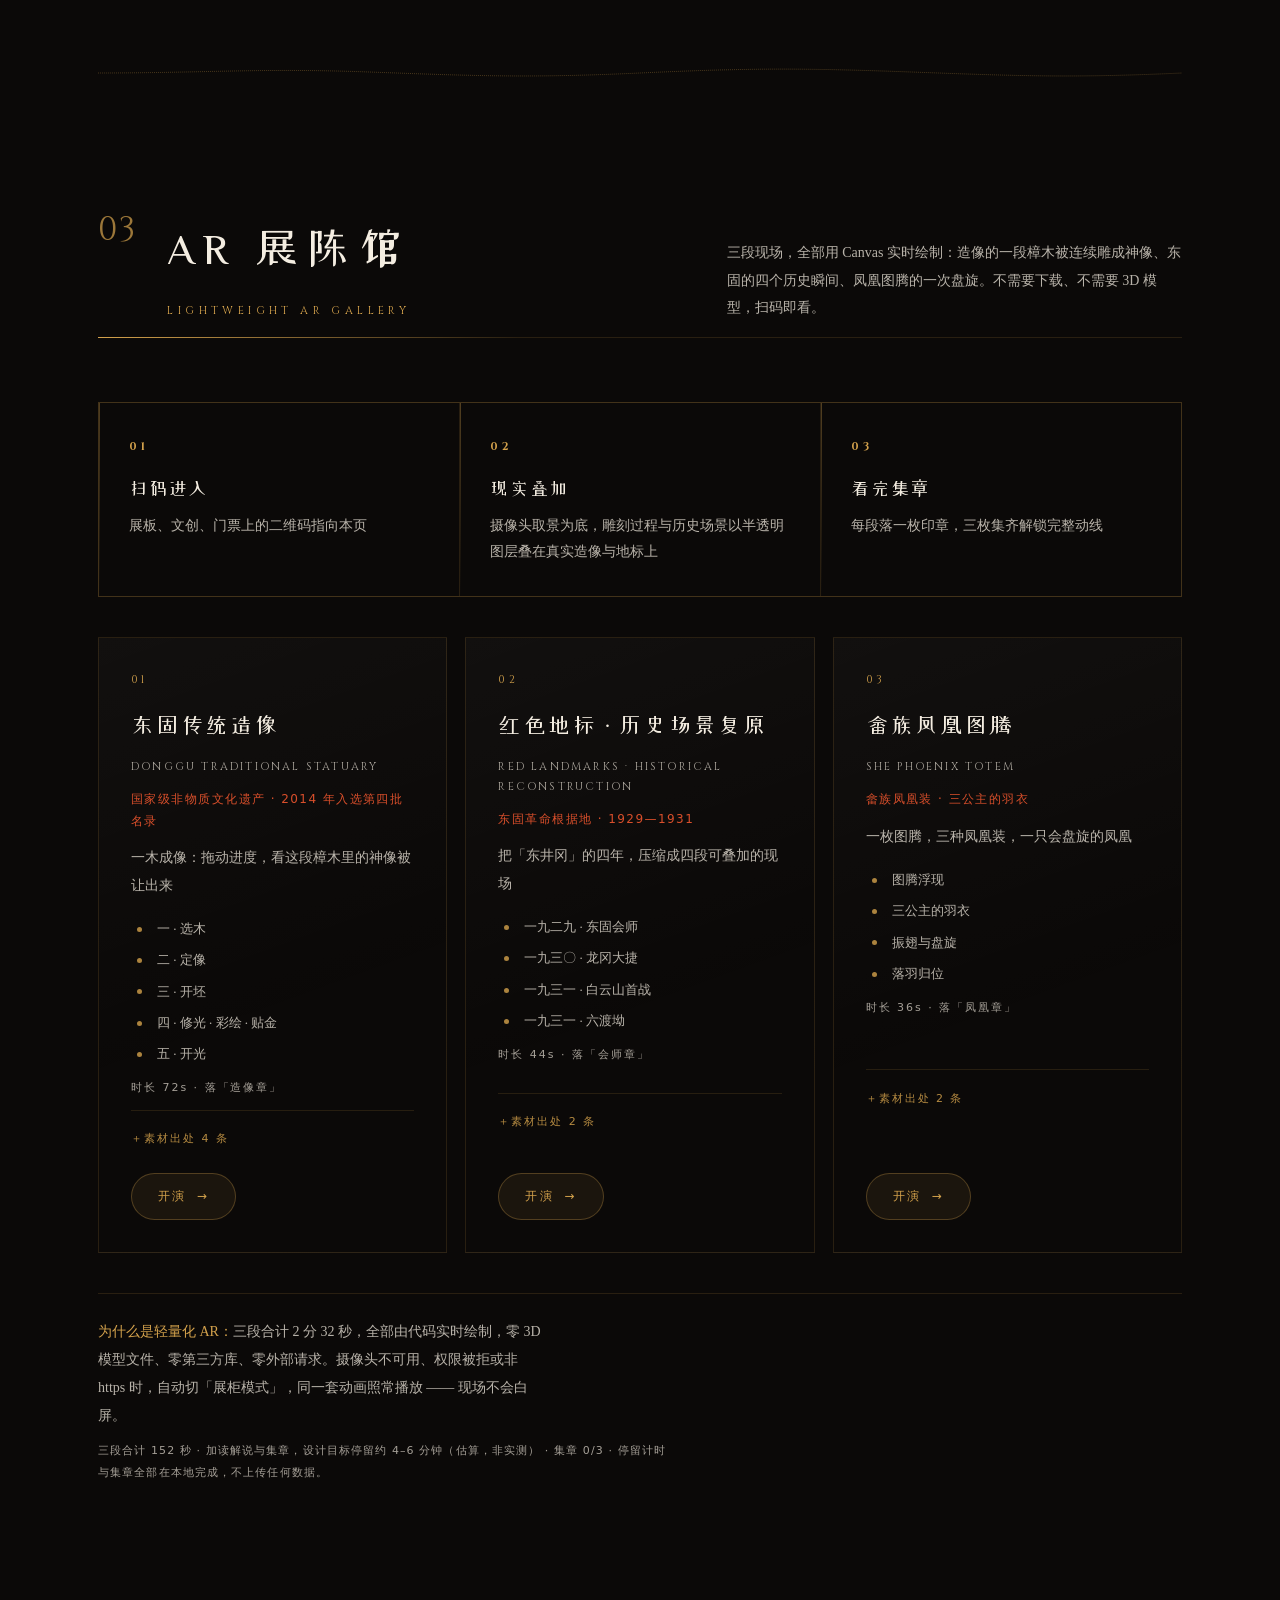
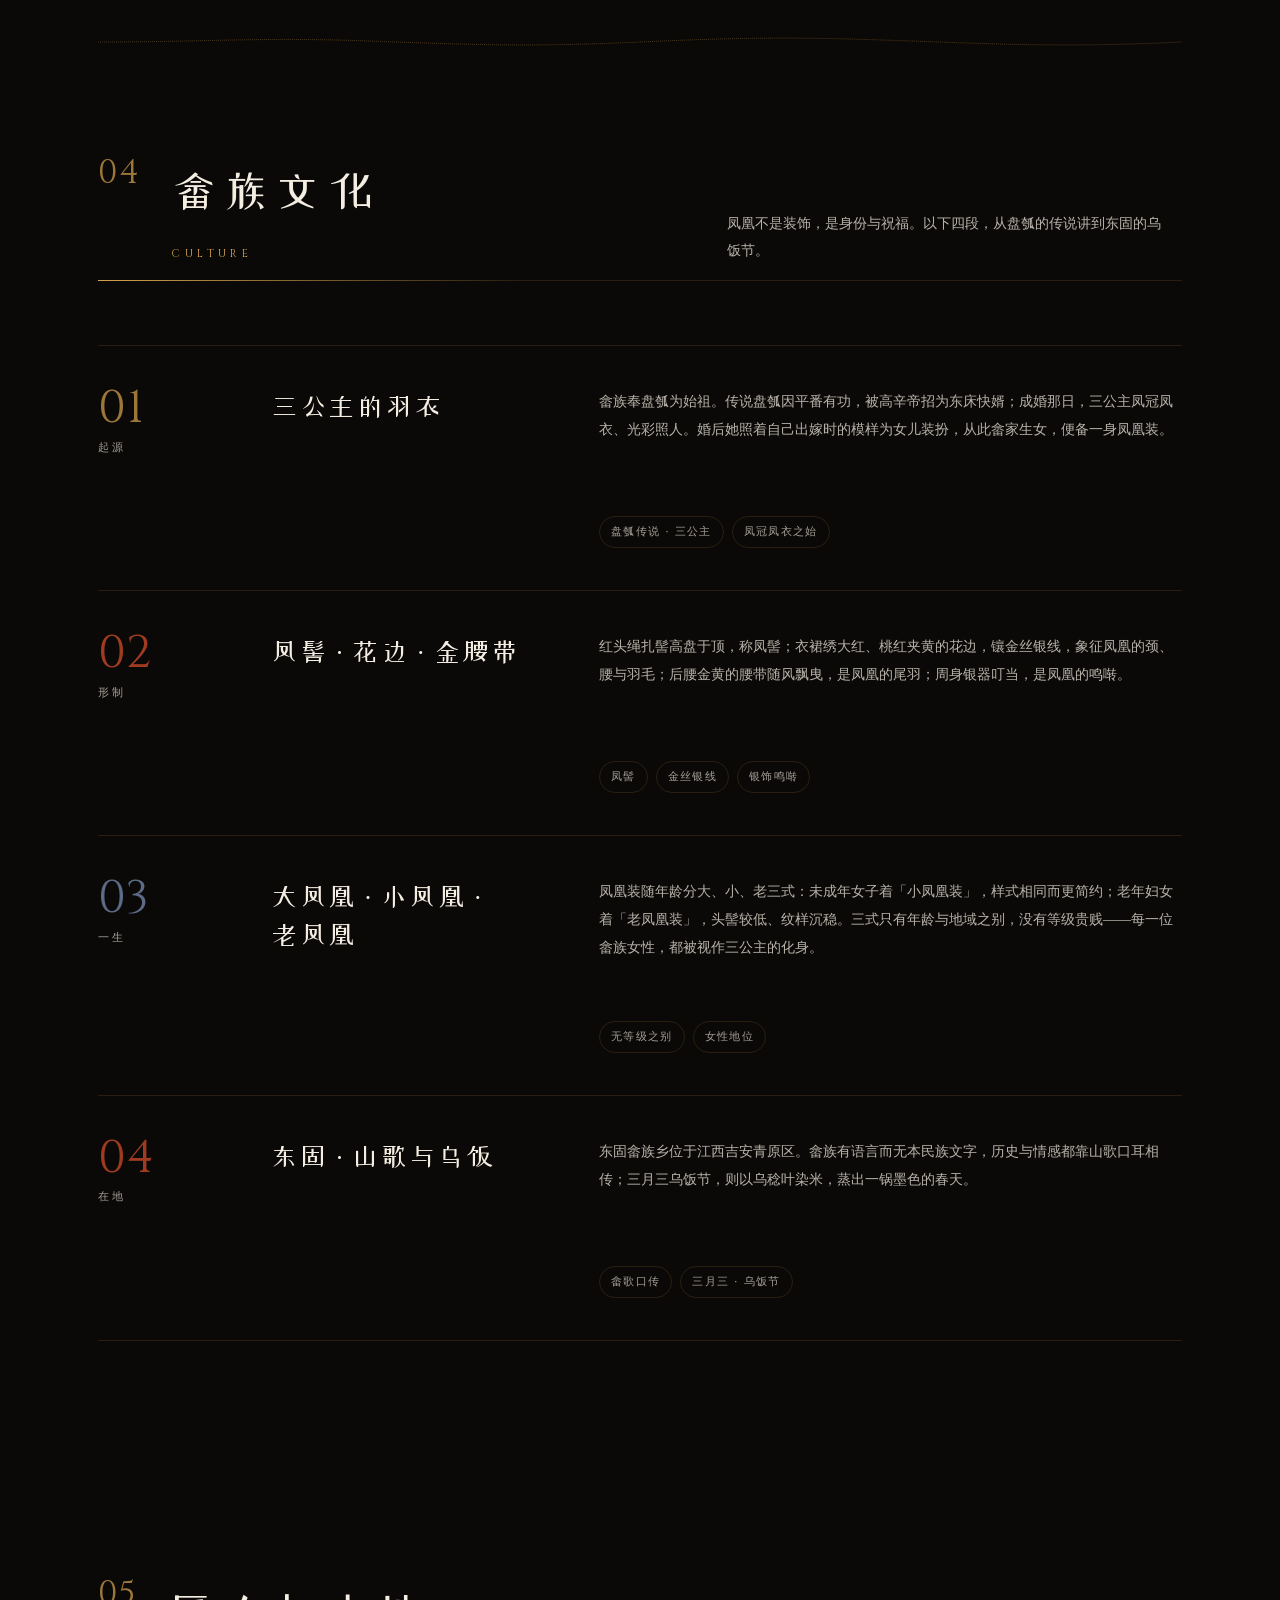
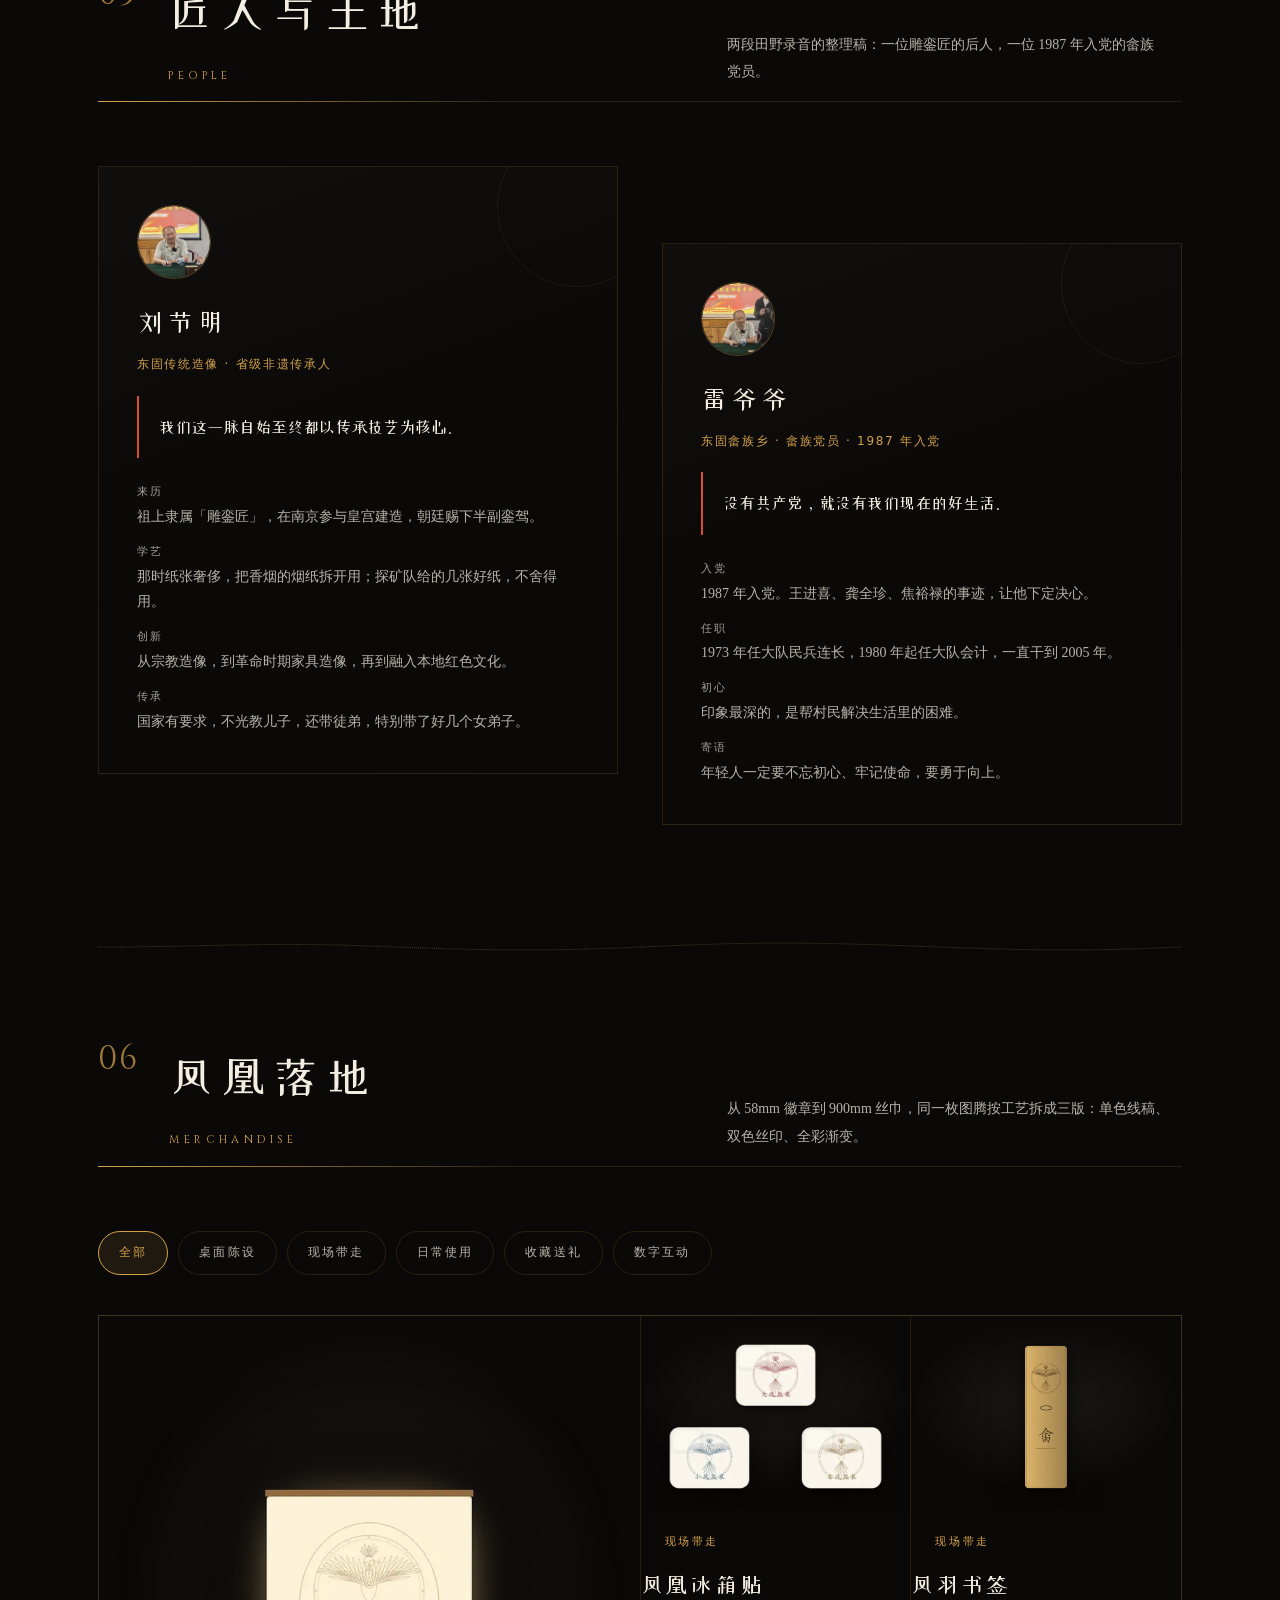
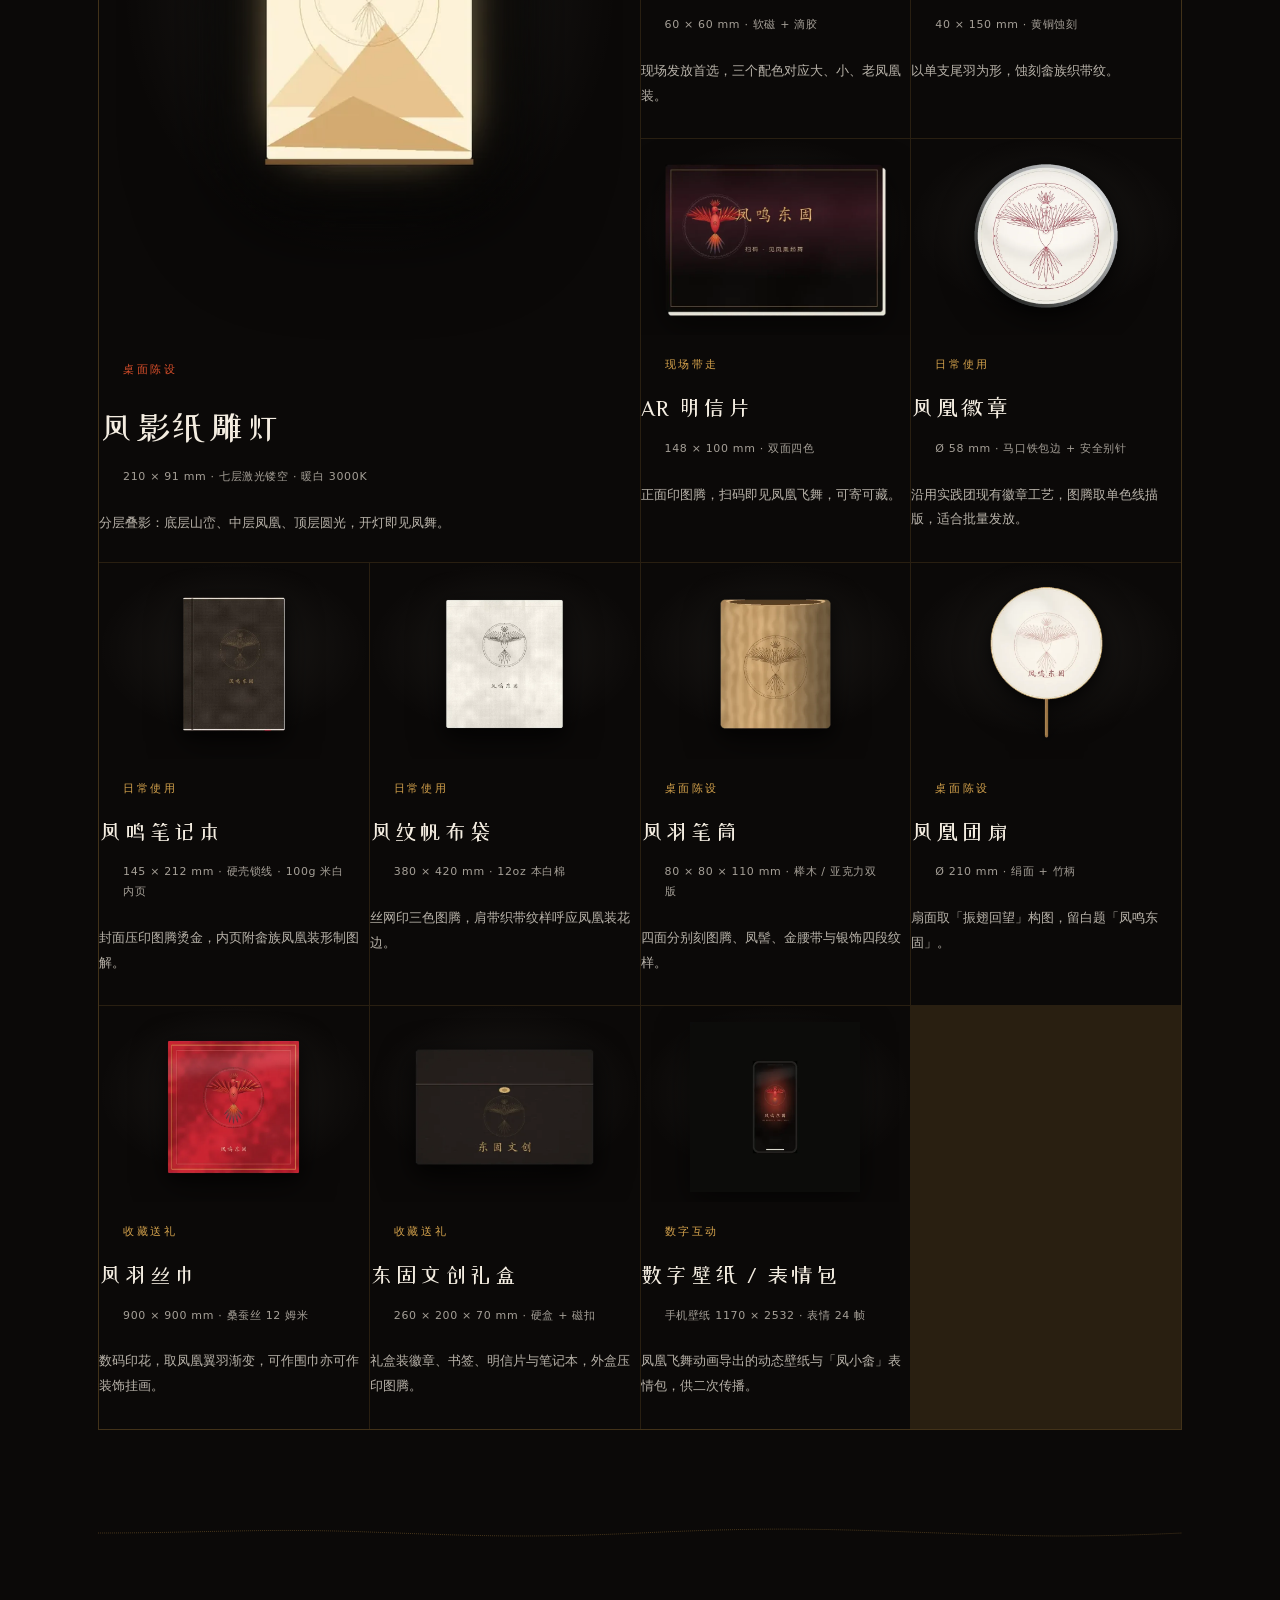
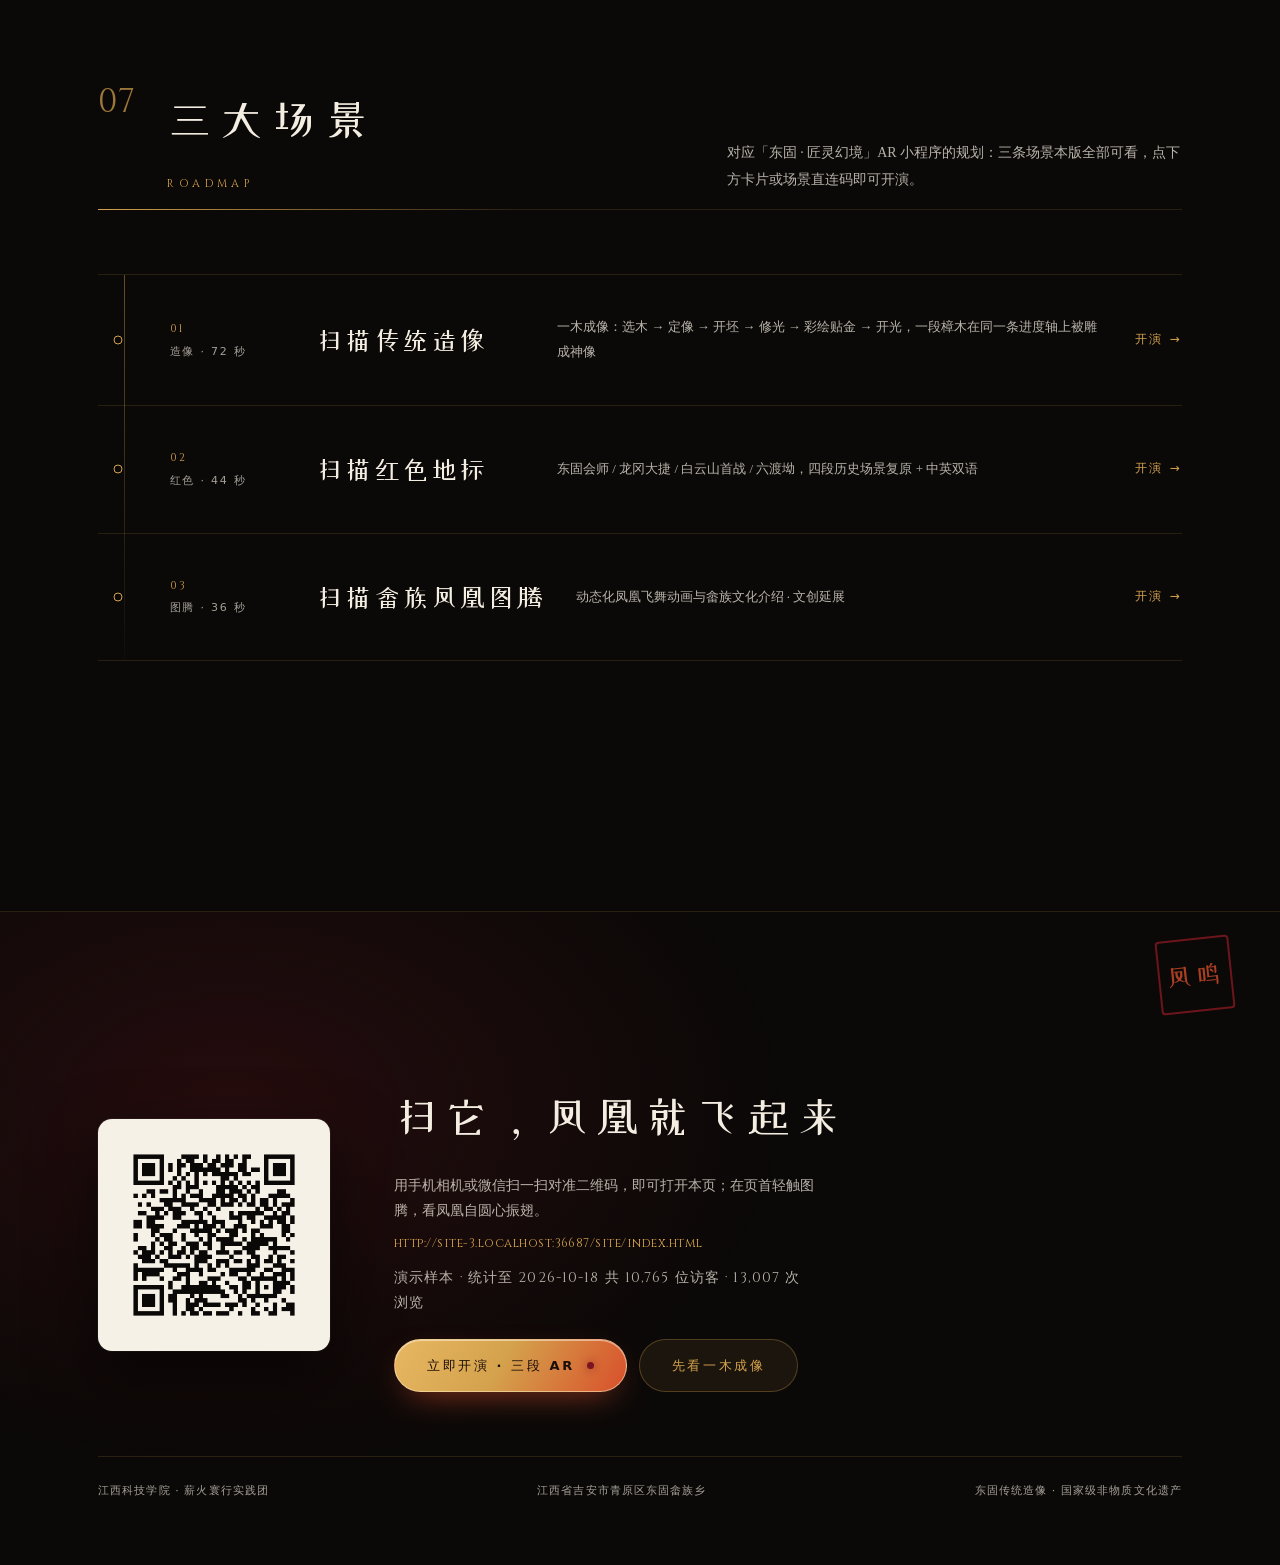
==== commit 30a29c3f: "fix(ar): 矮横屏 AR 正文顶穿面板并与导览点重叠；补排版边界判据（CI 84 条） ## 发现路径：盲区线的第三例 轮175 补面板内「触控」、轮176 补面板内「对比度」，本轮补同一条线上" ====
--- a/site/index.html
+++ b/site/index.html
@@ -453,7 +453,7 @@
  * 比白屏更难看，而且看起来像「网站坏了」。VERSION bump 只能保证下次访问正常，
  * 救不了这一次。故用 CSS 里的 --build 与本文常量对账：不等则清缓存重载一次（有防循环闸）。 */
 (function () {
-  var BUILD = '74';
+  var BUILD = '75';
   var KEY = 'dg-build-fix';
   var got = '';
   try { got = (getComputedStyle(document.documentElement).getPropertyValue('--build') || '').trim(); } catch (e) {}
--- a/site/assets/css/main.css
+++ b/site/assets/css/main.css
@@ -23,7 +23,7 @@
 :root{
   /* 构建标记：与 index.html 的 BUILD 常量对齐。老访客的 Service Worker 若还返回上一版
      CSS，两者不等 ⇒ 页面自己清缓存重载一次，避免「新 HTML + 旧 CSS」版式崩坏。 */
-  --build:74;
+  --build:75;
 
   /* 色 · 取自凤凰装实物：红、黑、蓝，金为线，银为饰 */
   --she-red:#B3202C;
@@ -1184,6 +1184,35 @@
   .hero{min-height:auto;padding-block:96px 48px}
   .hero-visual{display:none}
 }
+/* === AR-LANDSCAPE-BOUND（轮179） ===
+ * 一手实测：AR 面板在矮横屏上正文顶穿面板并与导览点重叠 ——
+ *   844x390 .ar-copy top=-36（面板内高 276，dots 底 118 到进度条顶 253
+ *   只有 135px 可用）；740x360 top=-76（可用 114）；667x375 top=-61。
+ *   竖屏 390x844 正常（top=370），故这是**只在此视口**出现的盲区；
+ *   现有两处 max-height 媒体查询都只适配 hero，overlay 从没管过。
+ * 现场观众大量是横屏手机扫码看 AR，这段中文解说正是展陈内容本身，
+ * 被顶出屏幕等于内容丢失。
+ * 解法（按实测占位定参，不拍脑袋）：
+ *   1) 改为顶锚定并把文字夹在「导览点下方 8px ~ 进度条上方 12px」之间：
+ *      top=122（dots 底 110~118）；max-height=calc(100% - 264px)
+ *      → 390 高得 126、360 得 96、375 得 111，均落在进度条之上。
+ *   2) 隐藏三条**装饰性英文副标题**（场景英文 / 章节英文 / 正文英文），
+ *      共约 91px。中文正文与章节标题是内容本体，一律保留；
+ *      这与 .hero-lead 在矮屏 display:none 是同一取舍口径。
+ *   3) 极端长文用 overflow-y:auto 兜底，绝不裁切（滚动优于丢字）。
+ */
+@media (max-height:520px) and (orientation:landscape){
+  .ar-copy{top:122px;bottom:auto;max-height:calc(100% - 264px);
+    overflow-y:auto;-webkit-overflow-scrolling:touch;padding:0 20px}
+  .ar-copy h2{font-size:var(--fs-xl);line-height:1.15}
+  /* 章节小标题降一档：矮屏上它是次级信息，与正文的层级差靠字重/颜色
+   * 已足够；省下的约 7px 让最长中文正文在最矮的 740x360 也免滚动。 */
+  .ar-copy h3{font-size:var(--fs-base)}
+  .ar-copy .ar-en,.ar-copy .ar-chapter-en,.ar-copy .ar-body-en{display:none}
+  /* 矮屏只有一段中文正文（#ar-body），其 margin-bottom 是唯一可再省的
+   * 空隙；去掉它让 740x360 也不必滚动（实测省 4px 即免滚）。 */
+  .ar-copy p{line-height:1.6;margin-bottom:0}
+}
 @media (hover:none){
   .ar-card:hover,.road-item:hover{transform:none}
   .merch-item:hover{background:var(--she-ink)}
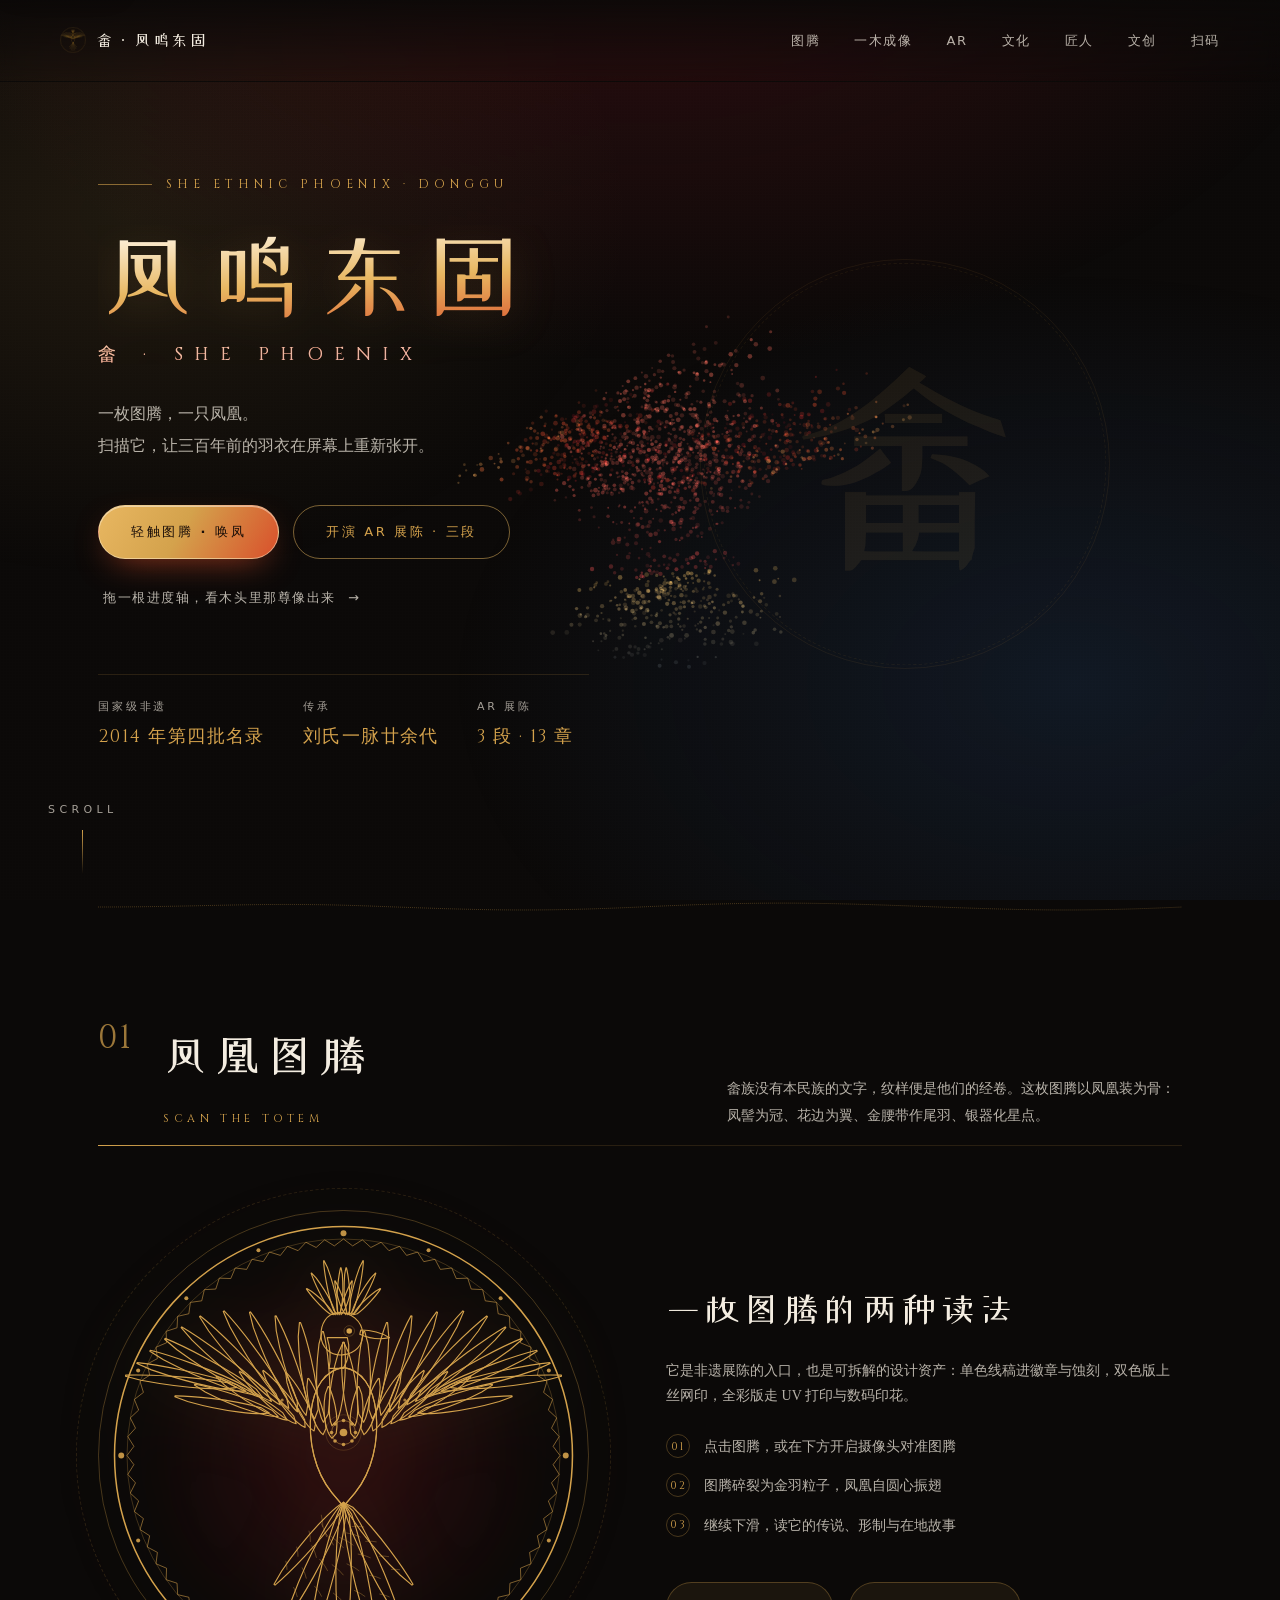
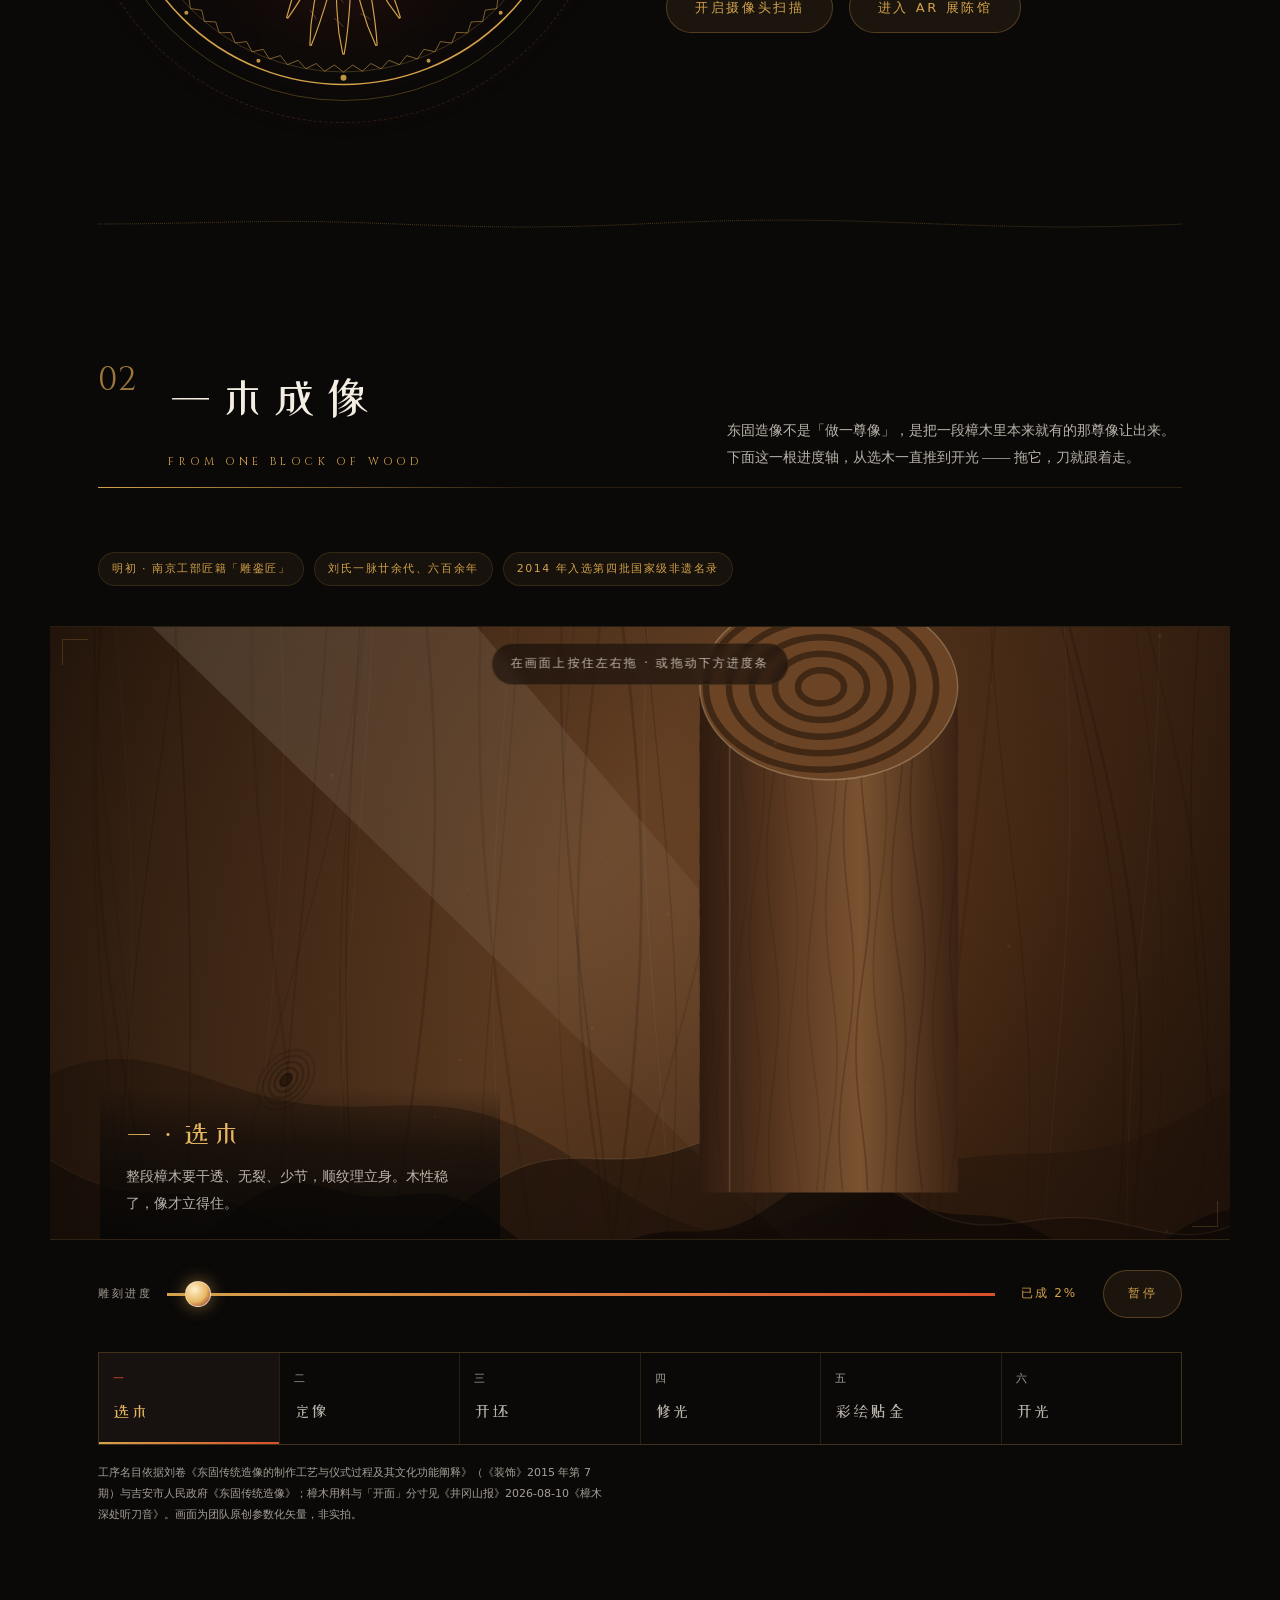
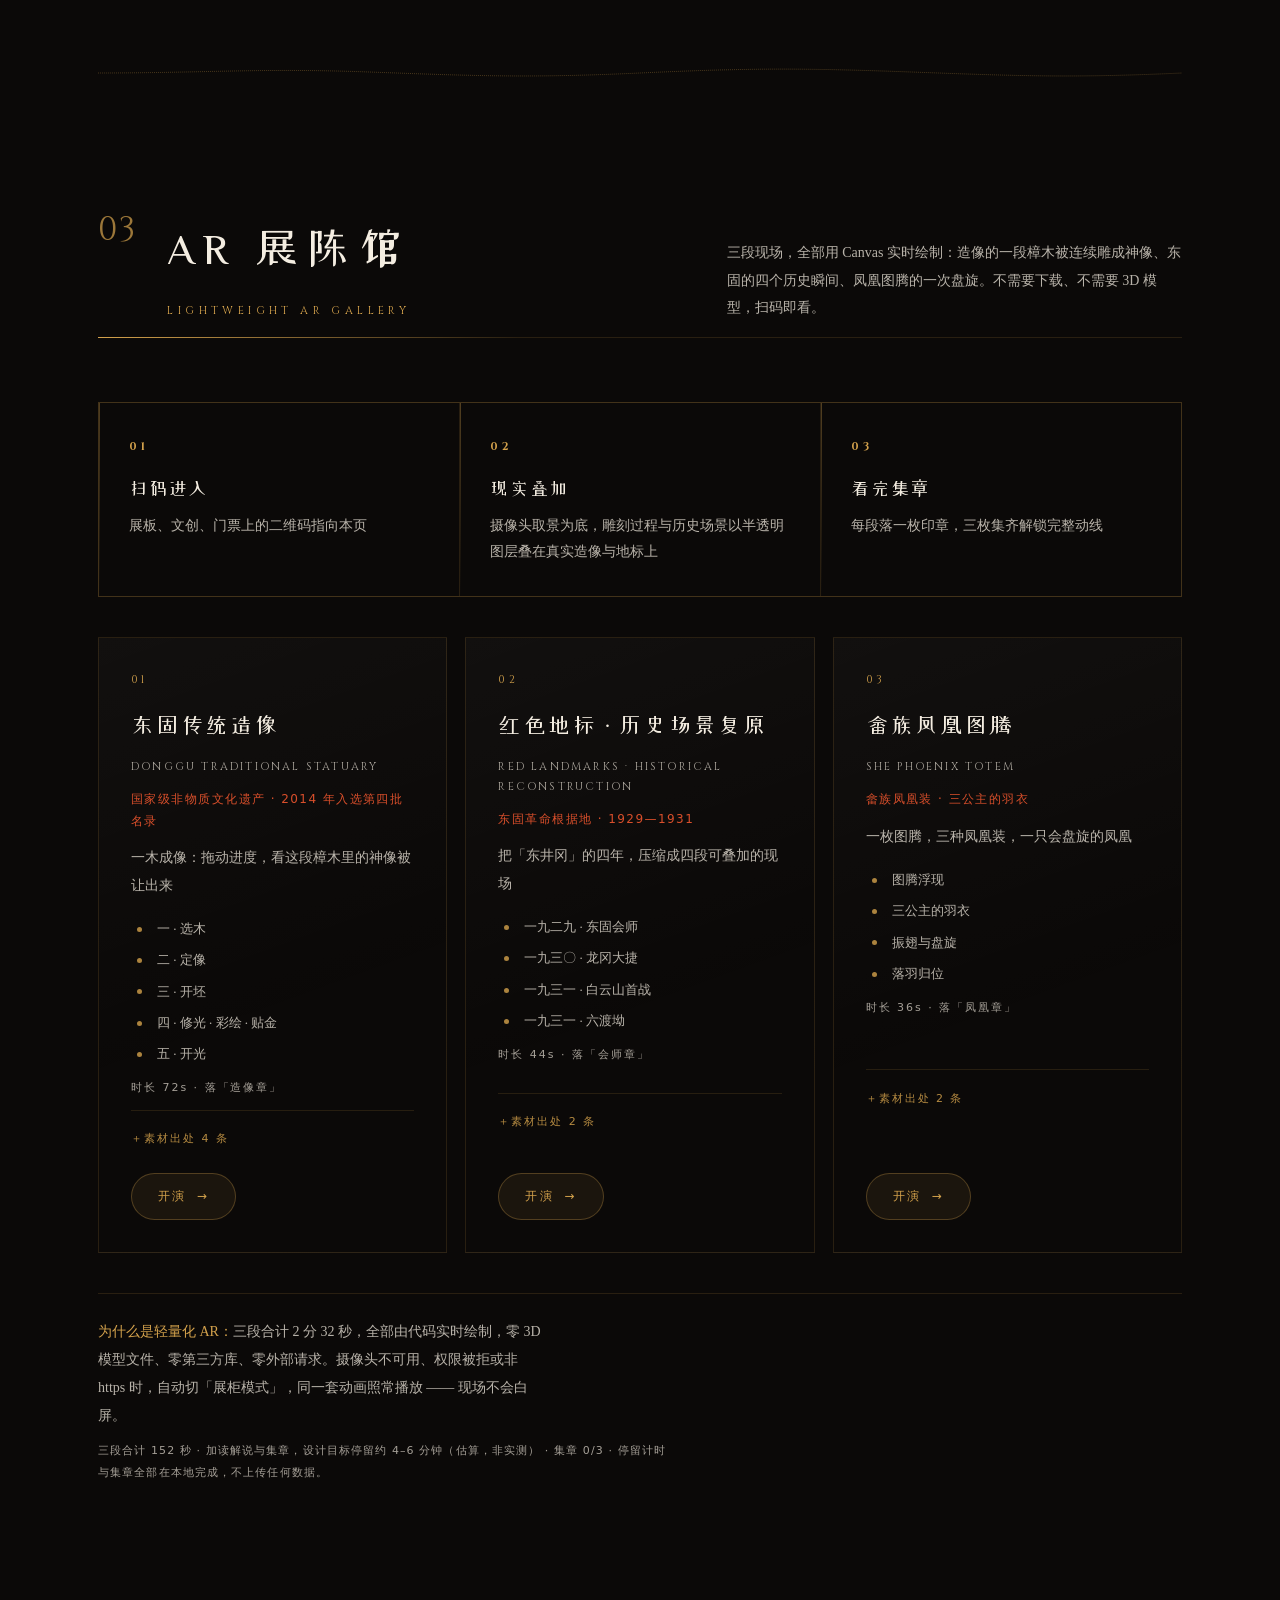
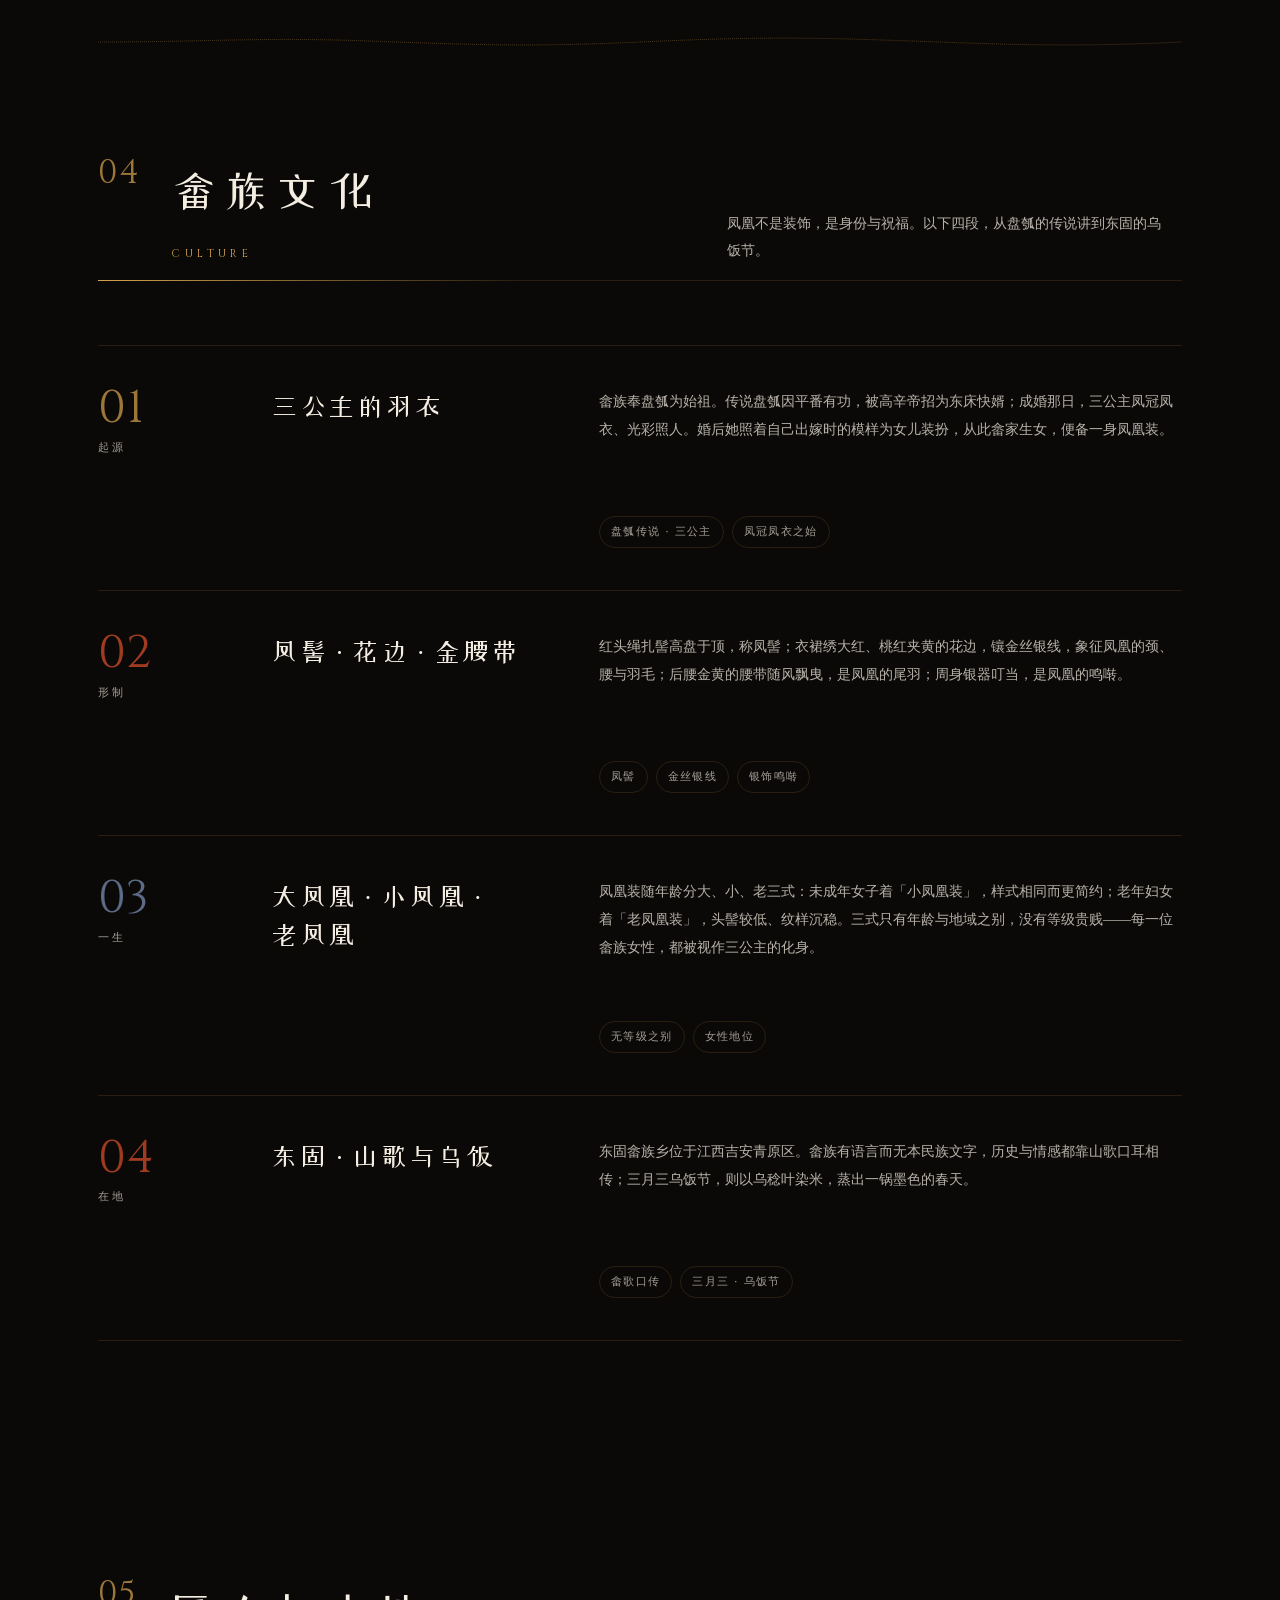
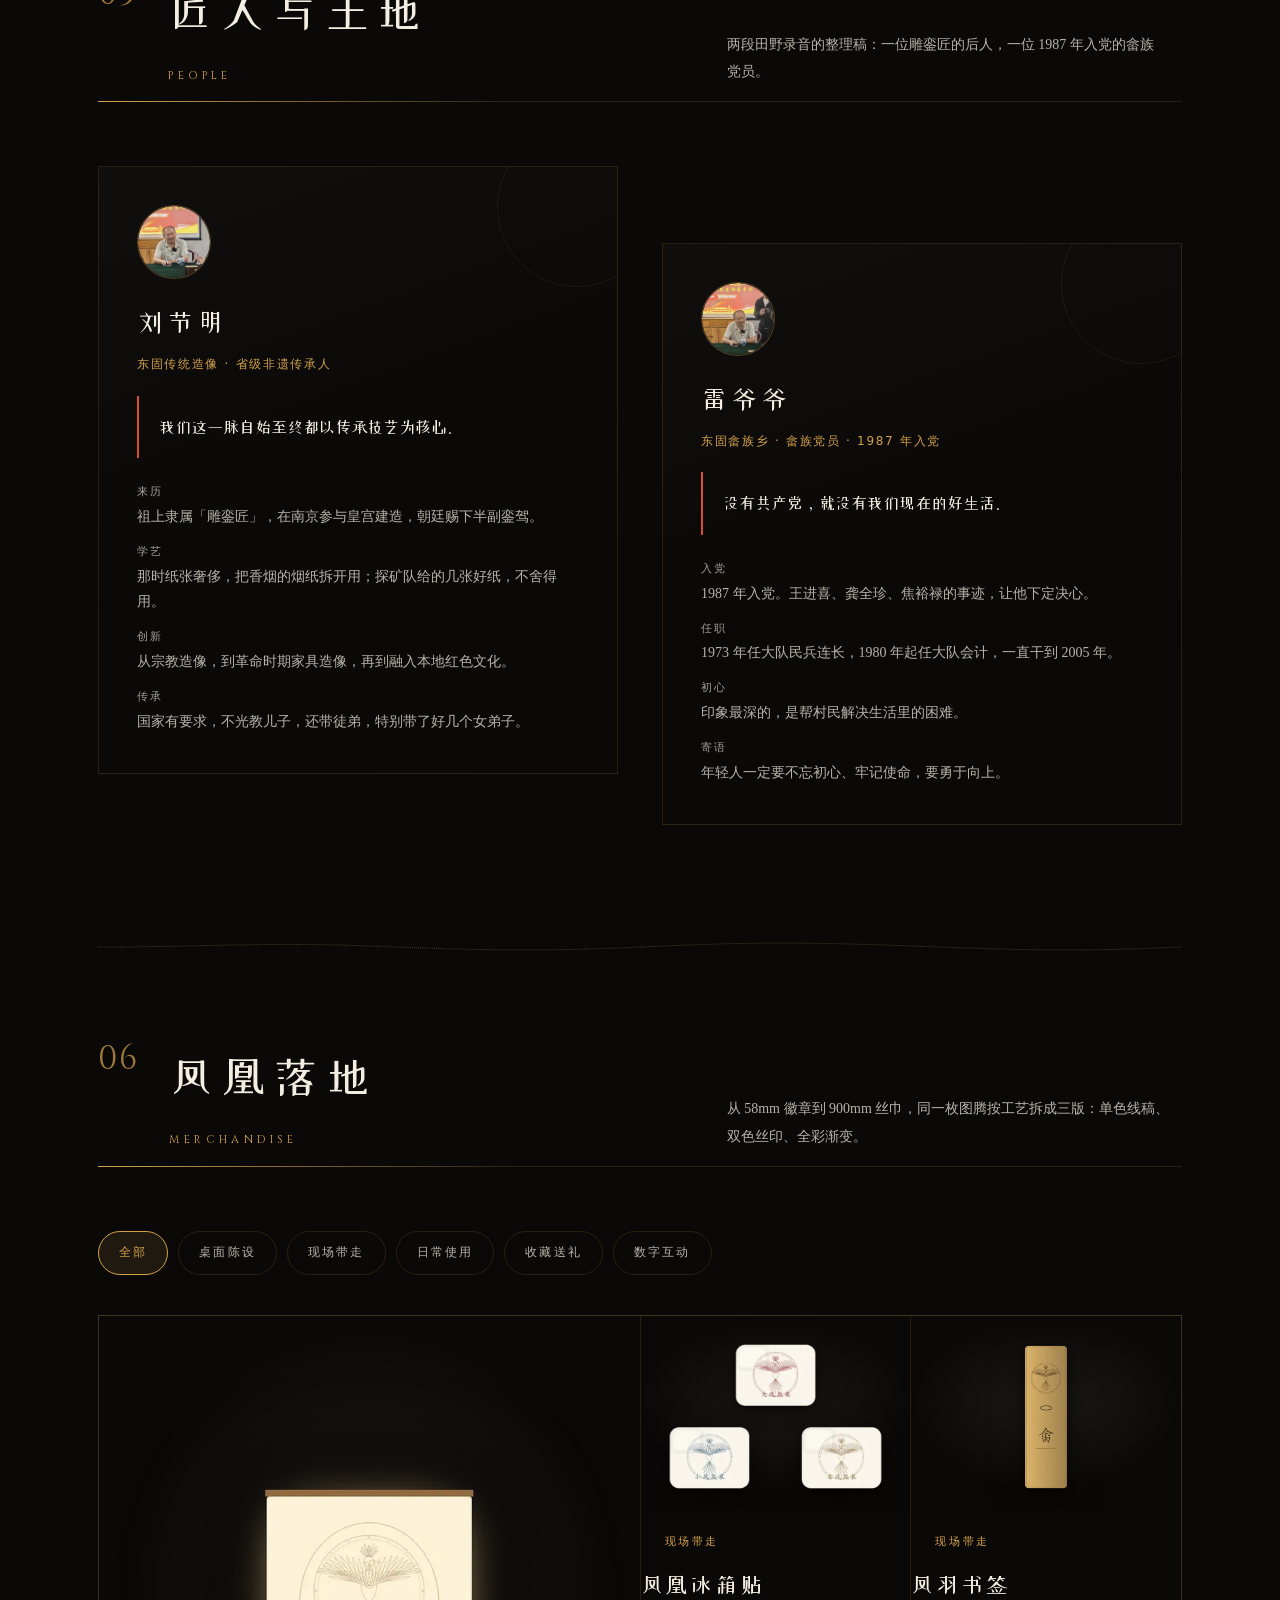
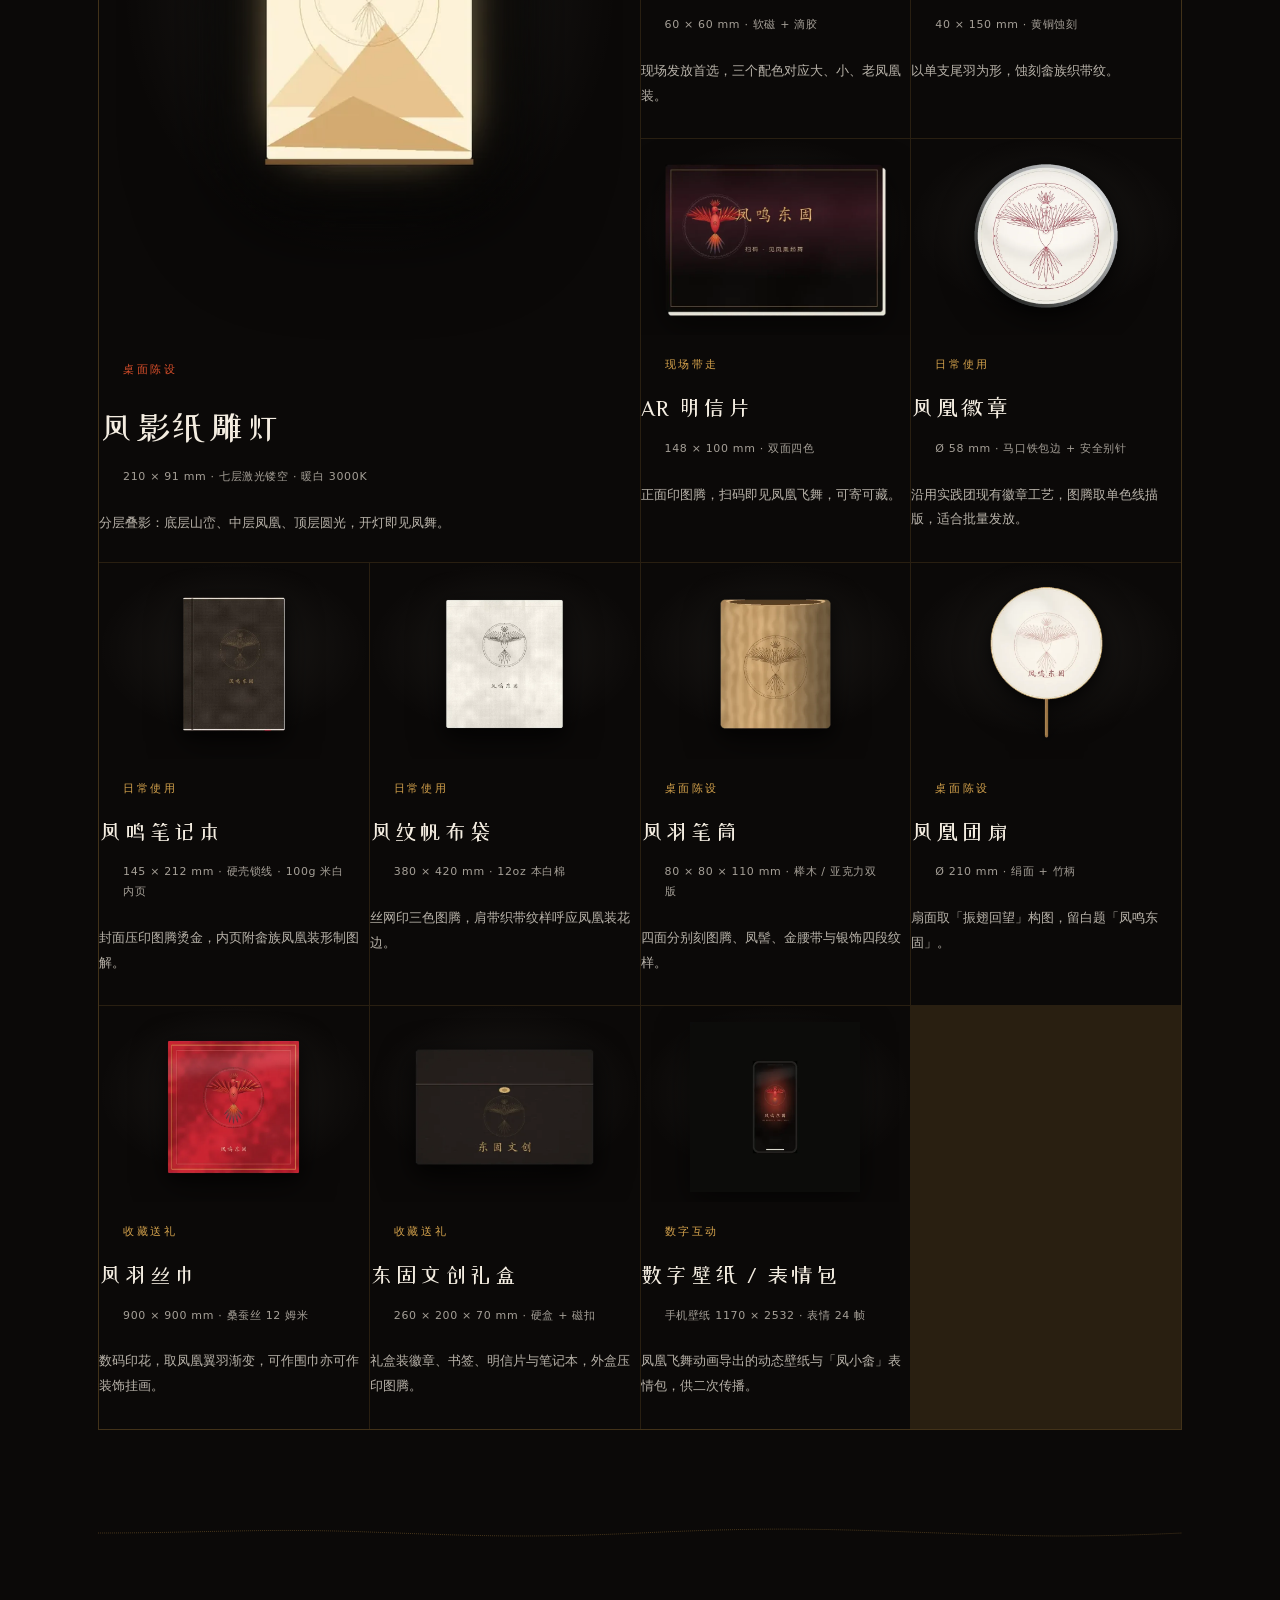
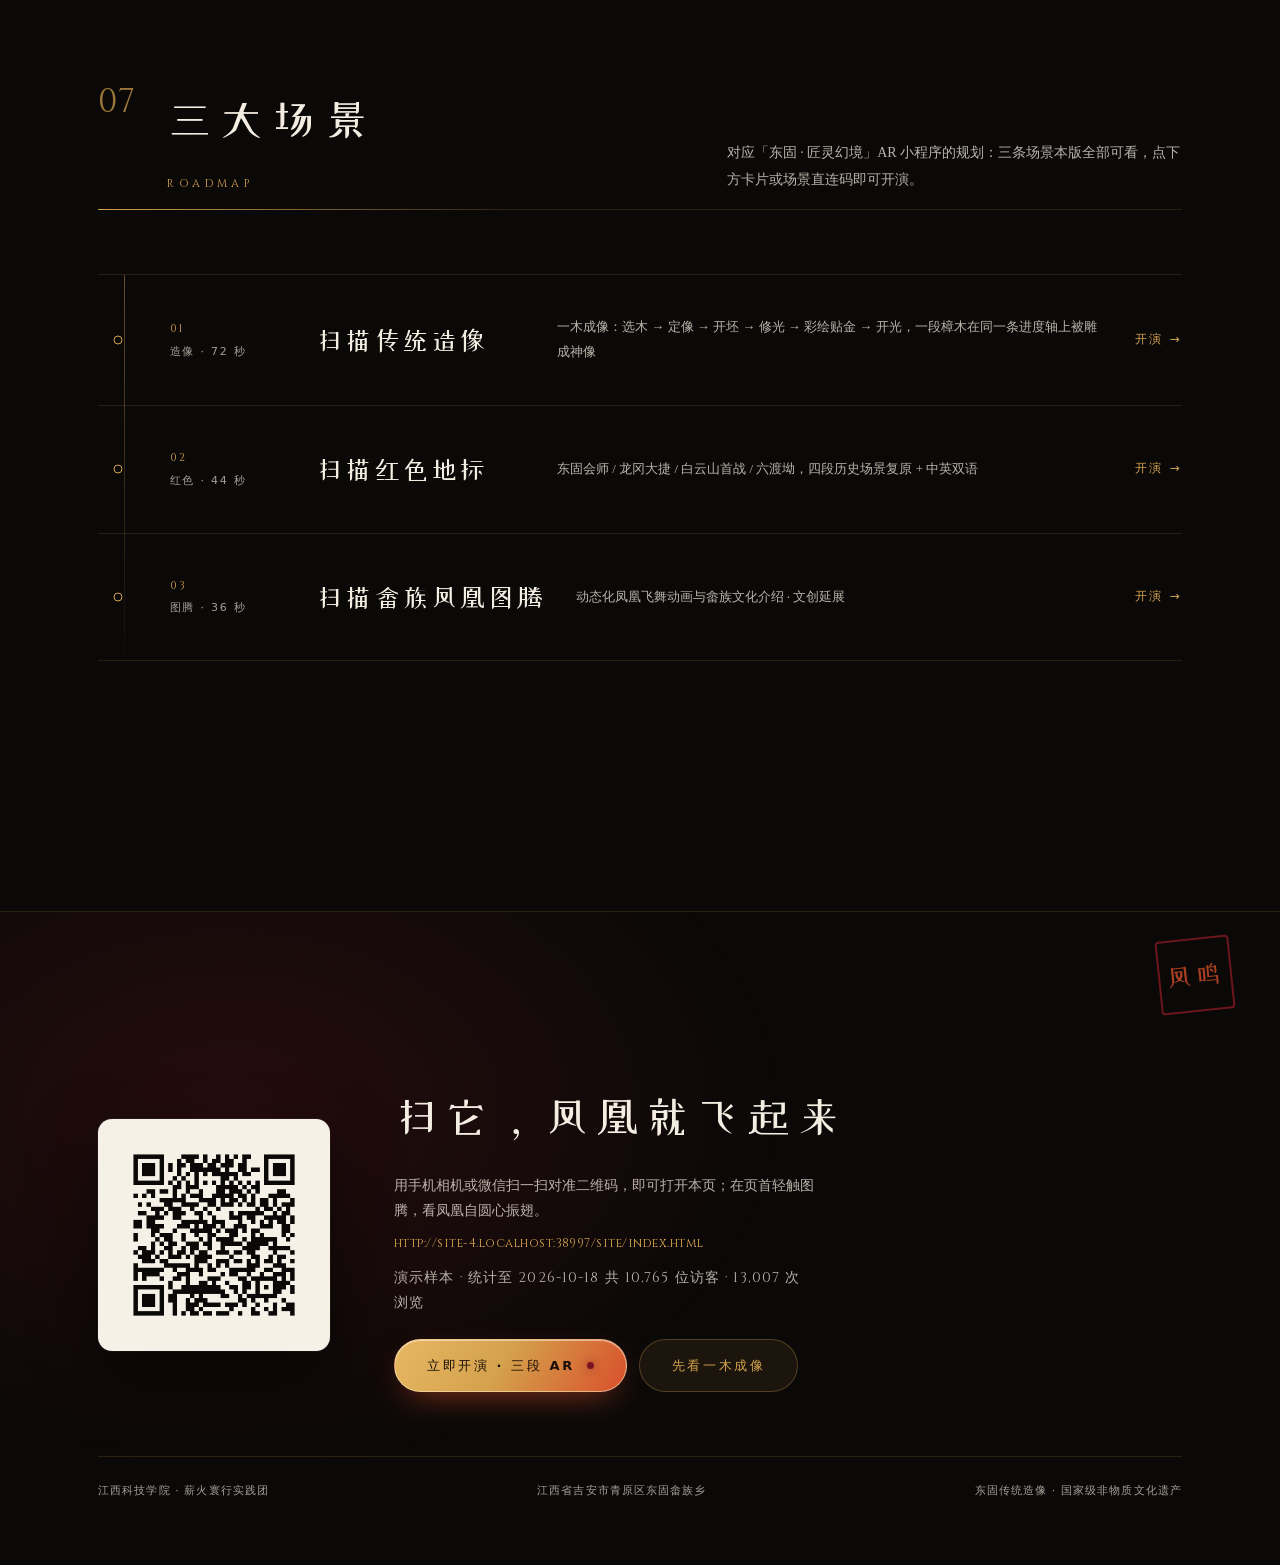
==== commit 7bae88ad: "fix(menu): 矮屏汉堡菜单首尾两项永久点不到；补可达性判据（CI 85 条） ## 严重度：这是内容不可达，不是难看 汉堡菜单是**窄屏唯一导航入口**（.nav-toggle 断点 max-" ====
--- a/site/index.html
+++ b/site/index.html
@@ -453,7 +453,7 @@
  * 比白屏更难看，而且看起来像「网站坏了」。VERSION bump 只能保证下次访问正常，
  * 救不了这一次。故用 CSS 里的 --build 与本文常量对账：不等则清缓存重载一次（有防循环闸）。 */
 (function () {
-  var BUILD = '75';
+  var BUILD = '76';
   var KEY = 'dg-build-fix';
   var got = '';
   try { got = (getComputedStyle(document.documentElement).getPropertyValue('--build') || '').trim(); } catch (e) {}
--- a/site/assets/css/main.css
+++ b/site/assets/css/main.css
@@ -23,7 +23,7 @@
 :root{
   /* 构建标记：与 index.html 的 BUILD 常量对齐。老访客的 Service Worker 若还返回上一版
      CSS，两者不等 ⇒ 页面自己清缓存重载一次，避免「新 HTML + 旧 CSS」版式崩坏。 */
-  --build:75;
+  --build:76;
 
   /* 色 · 取自凤凰装实物：红、黑、蓝，金为线，银为饰 */
   --she-red:#B3202C;
@@ -207,7 +207,23 @@
 
 /* 移动端全屏菜单 */
 .menu{
-  position:fixed;inset:0;z-index:55;display:grid;align-content:center;
+  position:fixed;inset:0;z-index:55;display:grid;
+  align-content:center;
+  /* 轮179：原先只有 align-content:center —— 内容高于视口时它会**双向**溢出，
+   * 而可滚动区域不包含 block-start 方向，于是上方溢出的部分永远滚不到。
+   * 一手实测（汉堡菜单是窄屏唯一导航入口，.nav-toggle 断点 max-width:860px，
+   * 故 844x390 横屏用户确实能打开）：
+   *   844x390 首项 top=-112、末项 bottom=474（视口 390）
+   *   740x360 首项 top=-127、末项 bottom=459
+   *   667x375 首项 top=-119、末项 bottom=466
+   * 且 overflowY 是 visible 根本不可滚 —— 7 节里首尾两项**永久点不到**，
+   * 比难看严重得多：那是内容不可达。
+   * 三层兜底：① safe center（放得下才居中，放不下贴顶，Chrome93/FF63/
+   *    Safari16.4+；不支持时上一行 center 仍生效）② overflow-y:auto 让它可滚
+   * ③ 下面的 max-height:640px 媒体查询给矮屏显式贴顶 + 收紧行高，
+   *    即使浏览器不认 safe 也保证每一项都能滚到。 */
+  align-content:safe center;
+  overflow-y:auto;-webkit-overflow-scrolling:touch;
   padding:96px var(--gut) 48px;
   background:radial-gradient(120% 80% at 80% 0%, rgba(179,32,44,.22), transparent 60%), rgba(9,8,7,.97);
   backdrop-filter:blur(14px);
@@ -1213,6 +1229,19 @@
    * 空隙；去掉它让 740x360 也不必滚动（实测省 4px 即免滚）。 */
   .ar-copy p{line-height:1.6;margin-bottom:0}
 }
+/* === MENU-SHORT-SCREEN（轮179） ===
+ * 汉堡菜单是窄屏唯一导航入口（.nav-toggle 断点 max-width:860px，横屏手机
+ * 用户确实能打开）。一手实测矮横屏上 7 节里首尾两项永久点不到：
+ *   844x390 首项 top=-112 末项 bottom=474；740x360 -127/459；667x375 -119/466
+ * 根因是 align-content:center 双向溢出而可滚区不含上方。基础规则已改
+ * safe center + overflow-y:auto；这里再给矮屏显式贴顶 + 收紧，兜底那些
+ * 不认 safe 关键字的老 Safari（<16.4），保证每一项都滚得到。
+ * 菜单内容实测约 550px 高，故阈值取 600px：竖屏(844)与平板(1024)仍居中。 */
+@media (max-height:600px){
+  .menu{align-content:safe start;padding-top:72px;padding-bottom:24px}
+  .menu a{padding:10px 0}
+  .menu .menu-foot{margin-top:16px}
+}
 @media (hover:none){
   .ar-card:hover,.road-item:hover{transform:none}
   .merch-item:hover{background:var(--she-ink)}
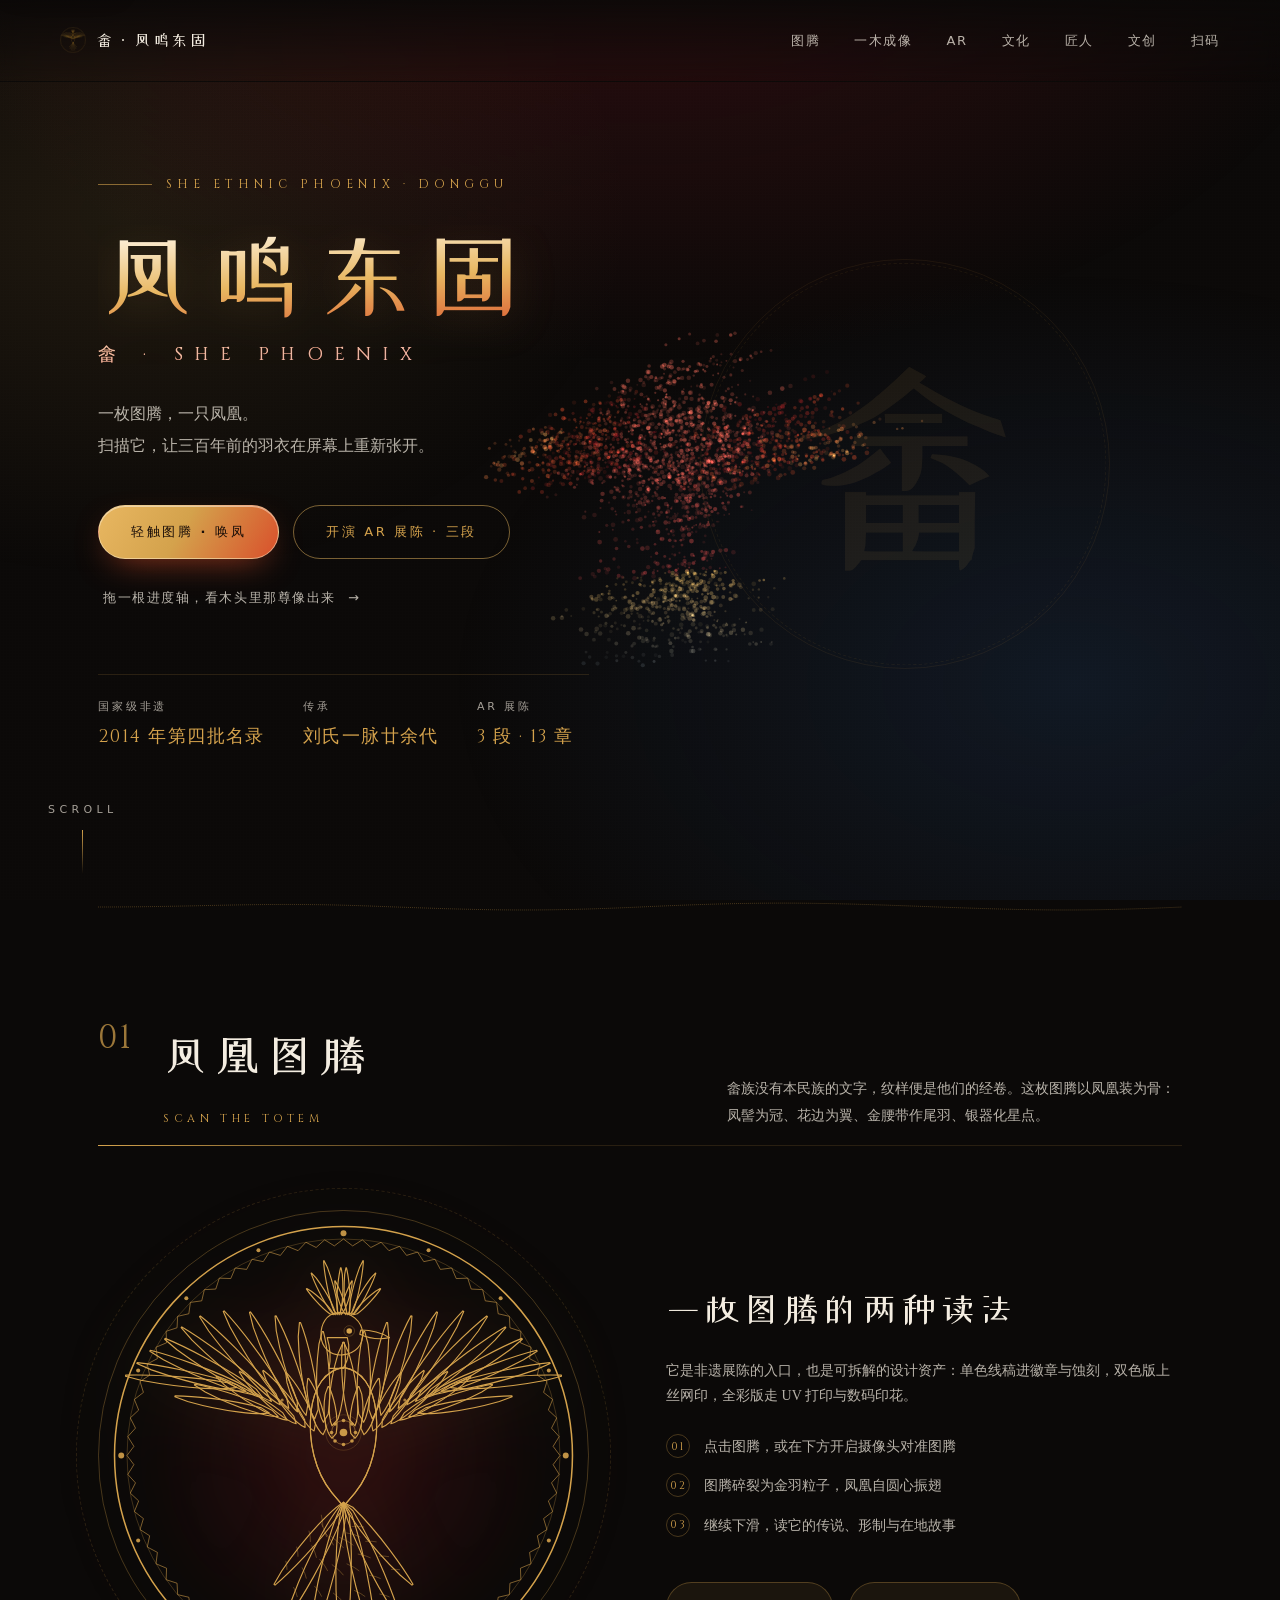
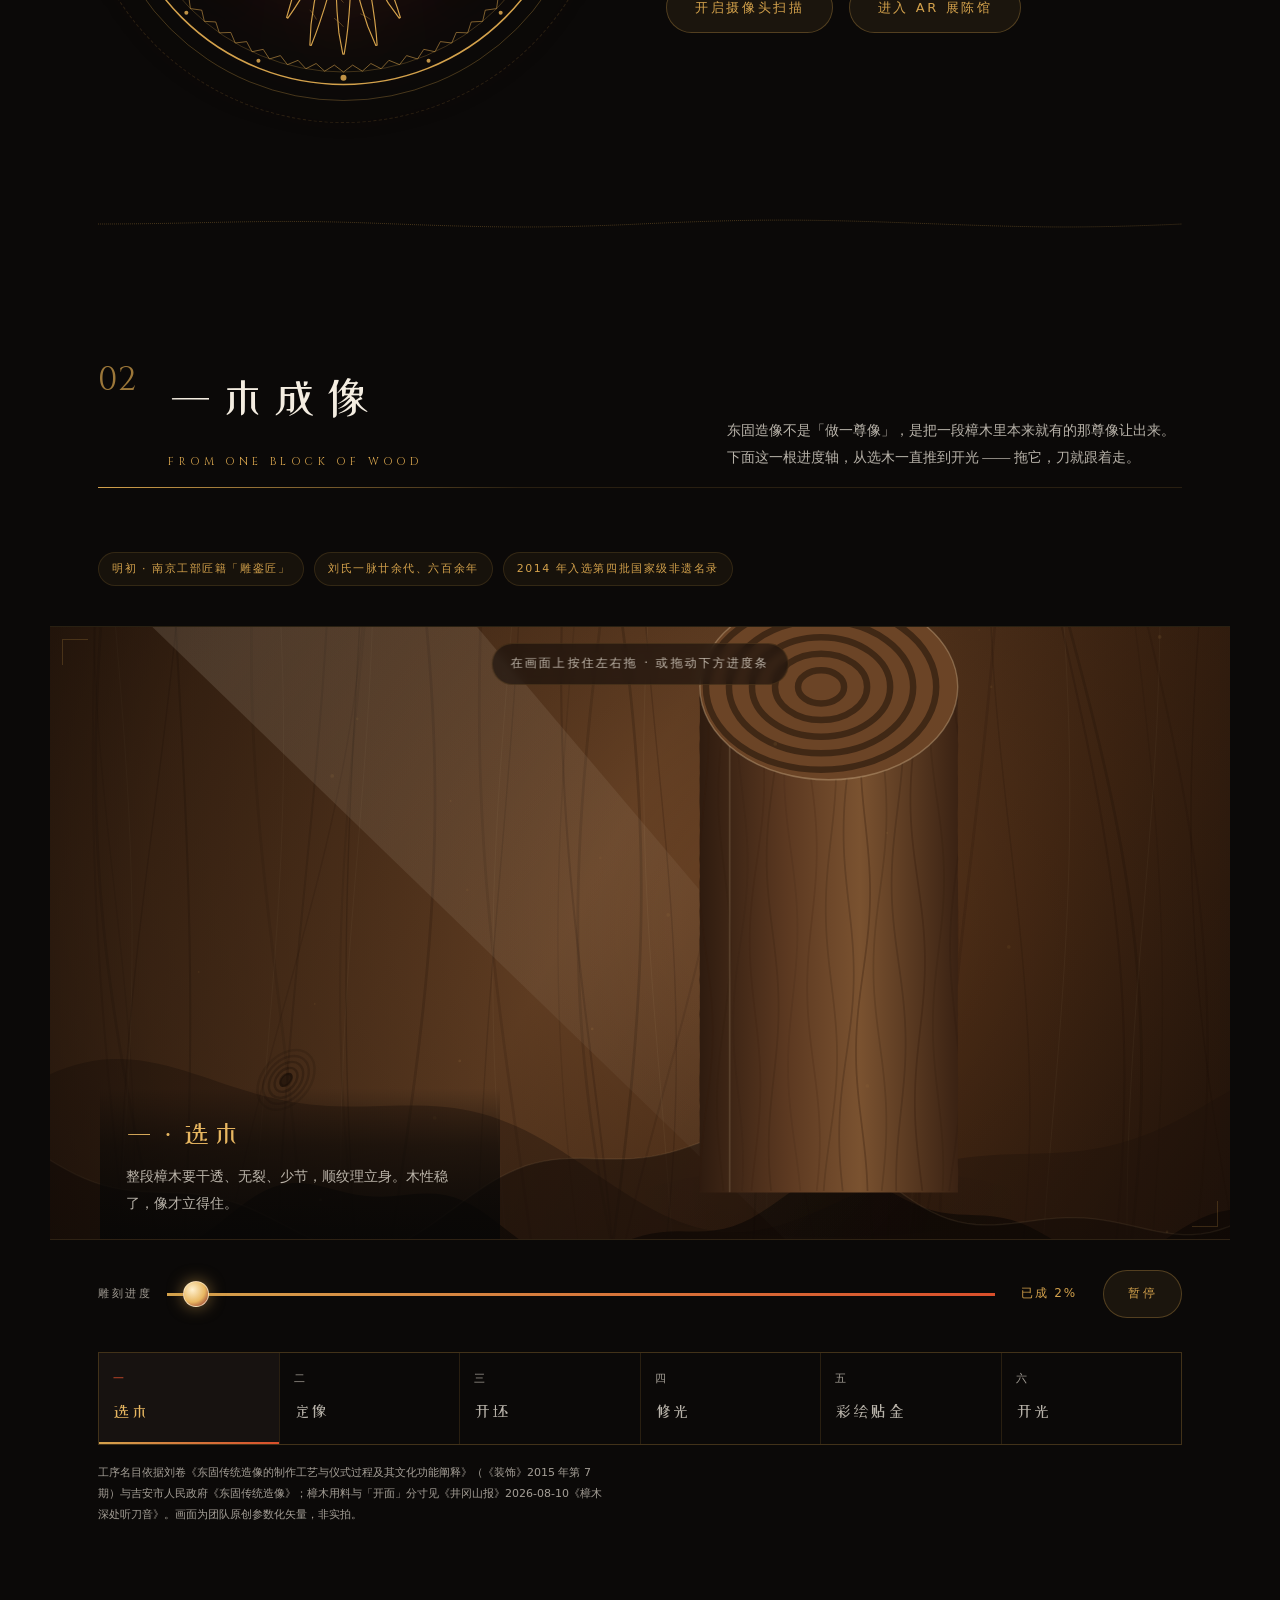
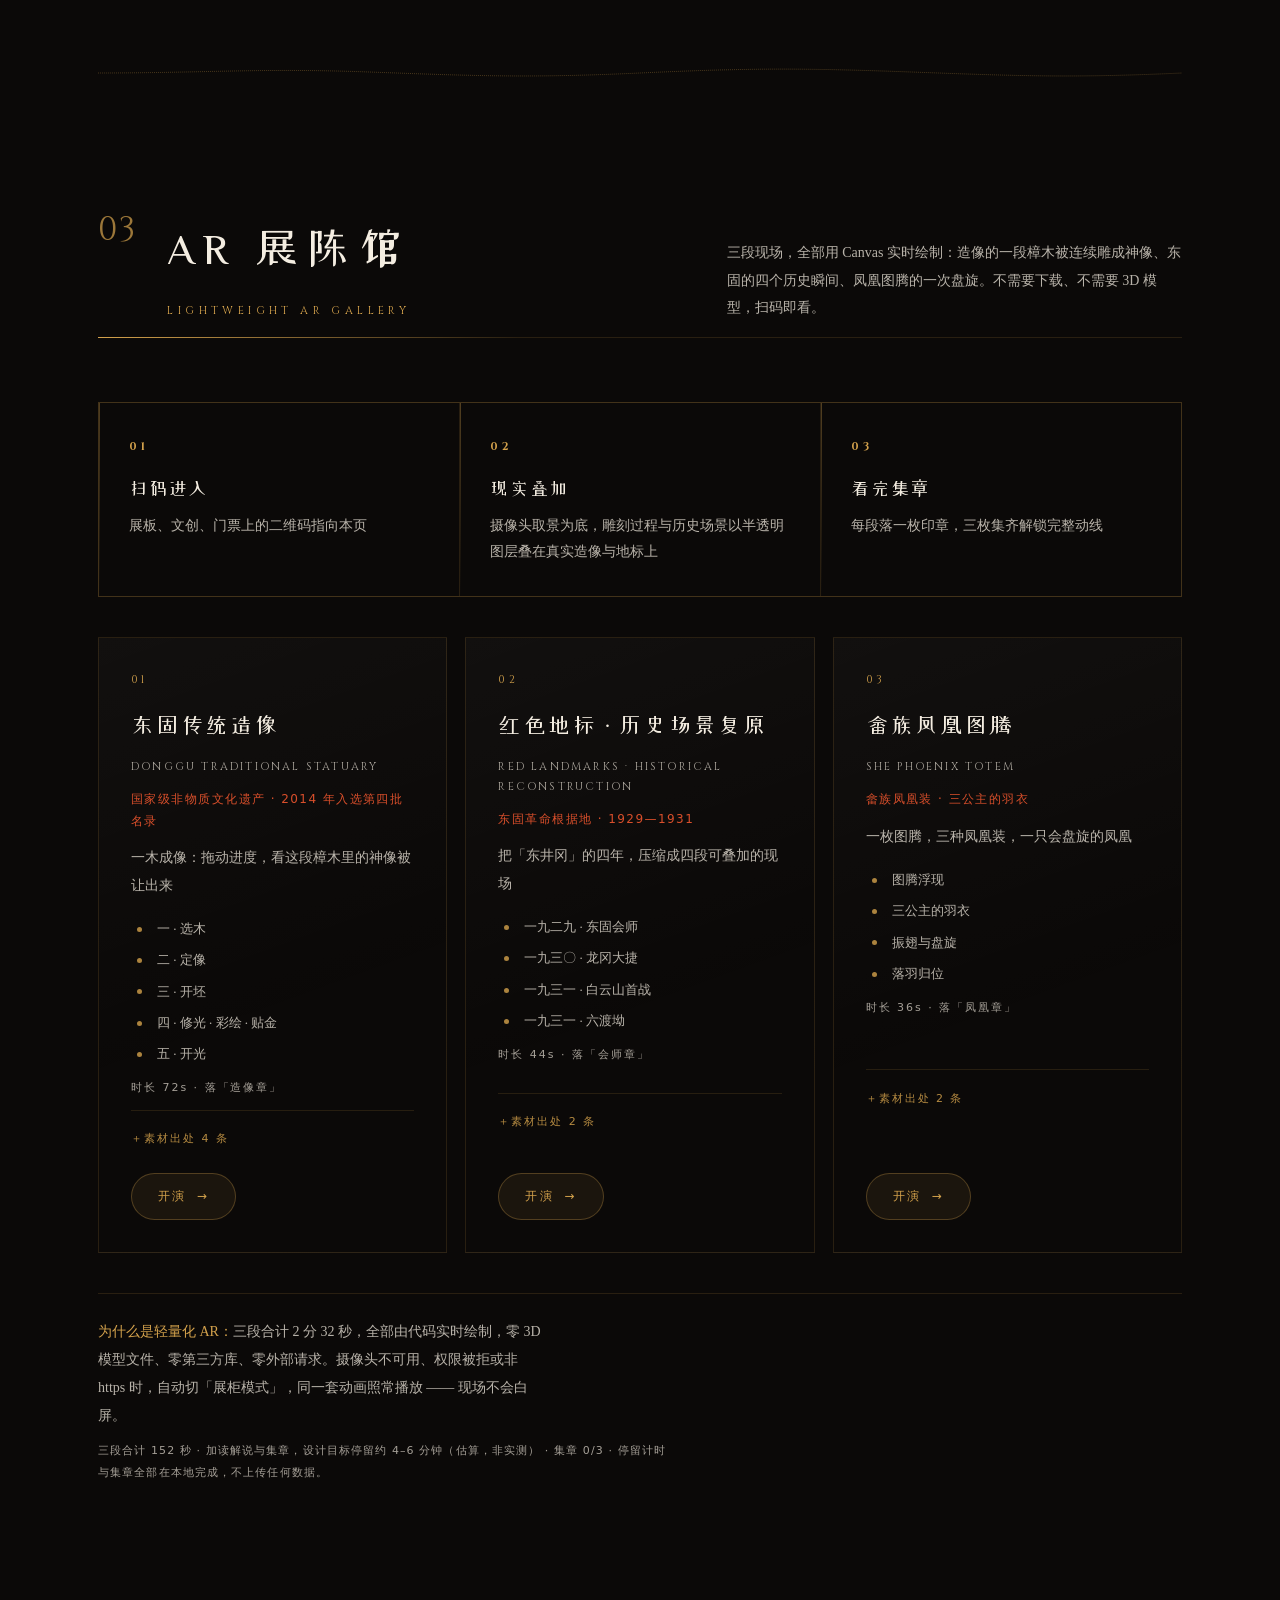
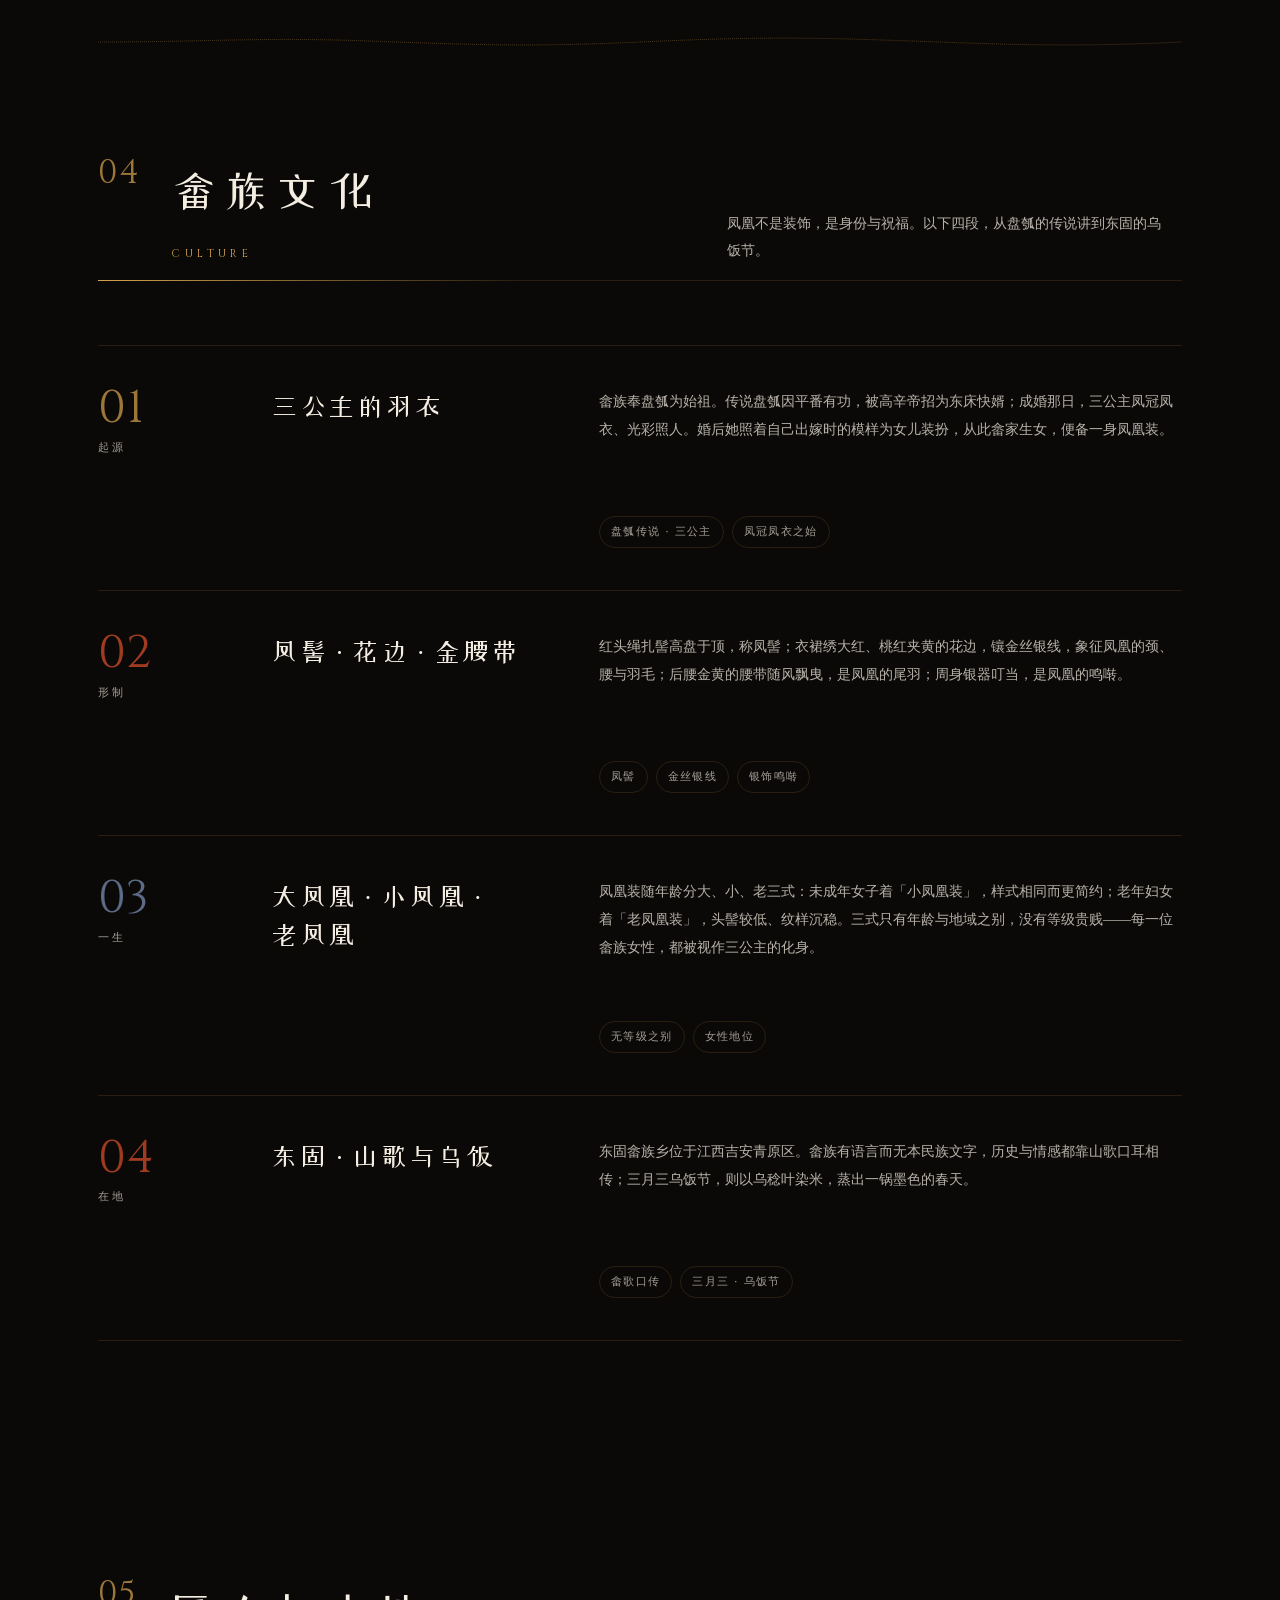
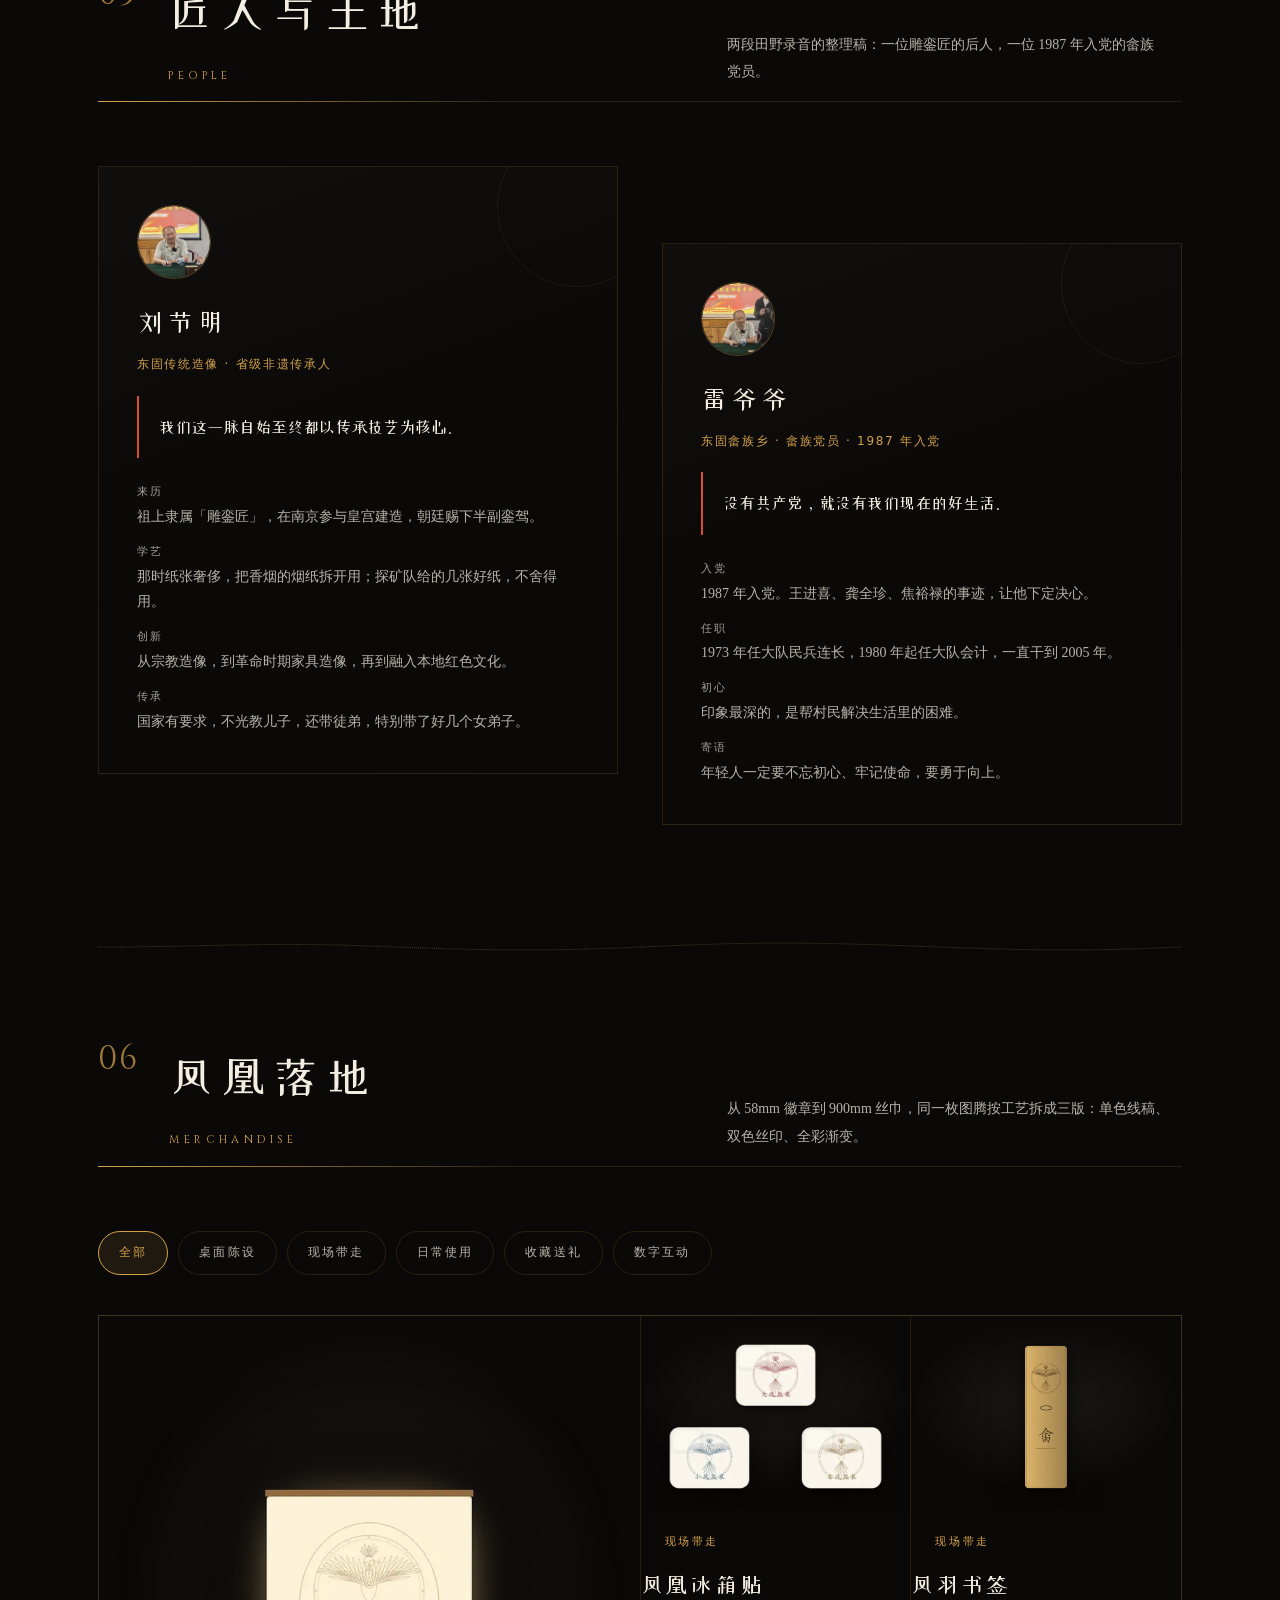
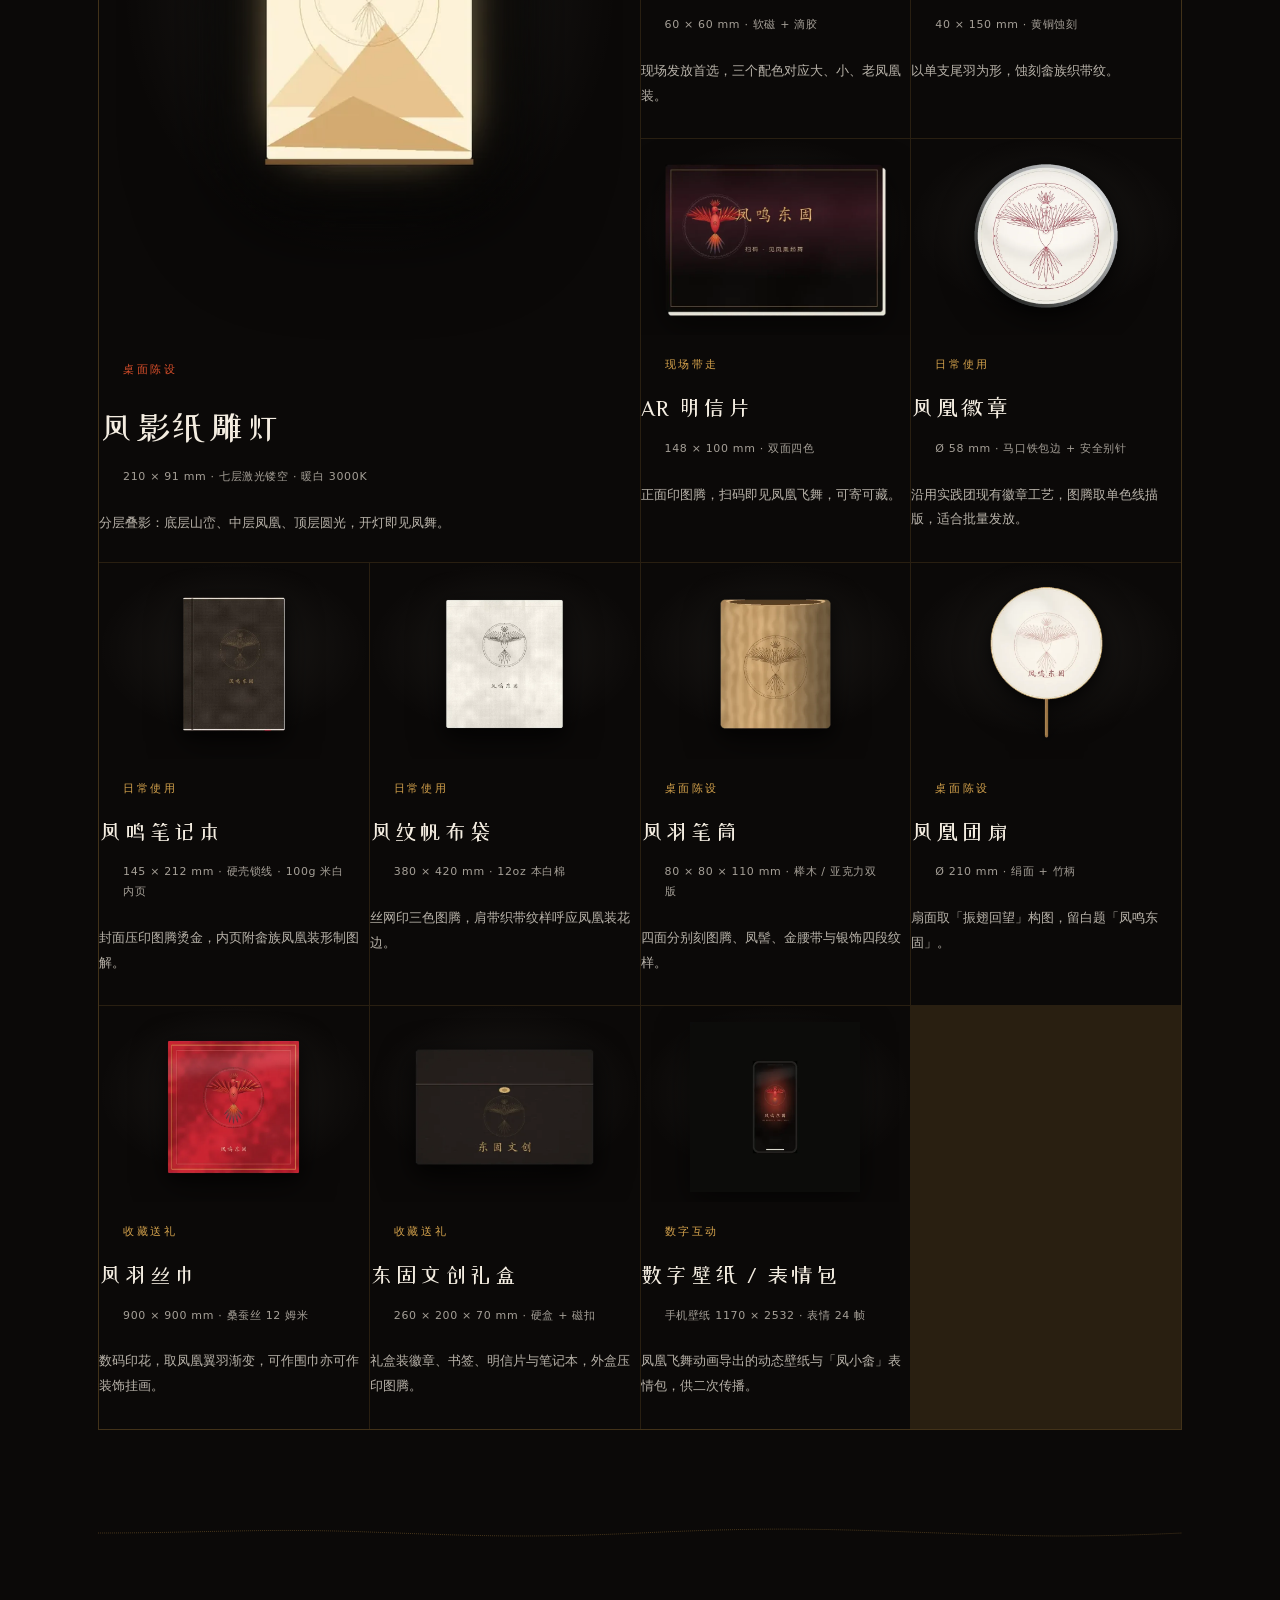
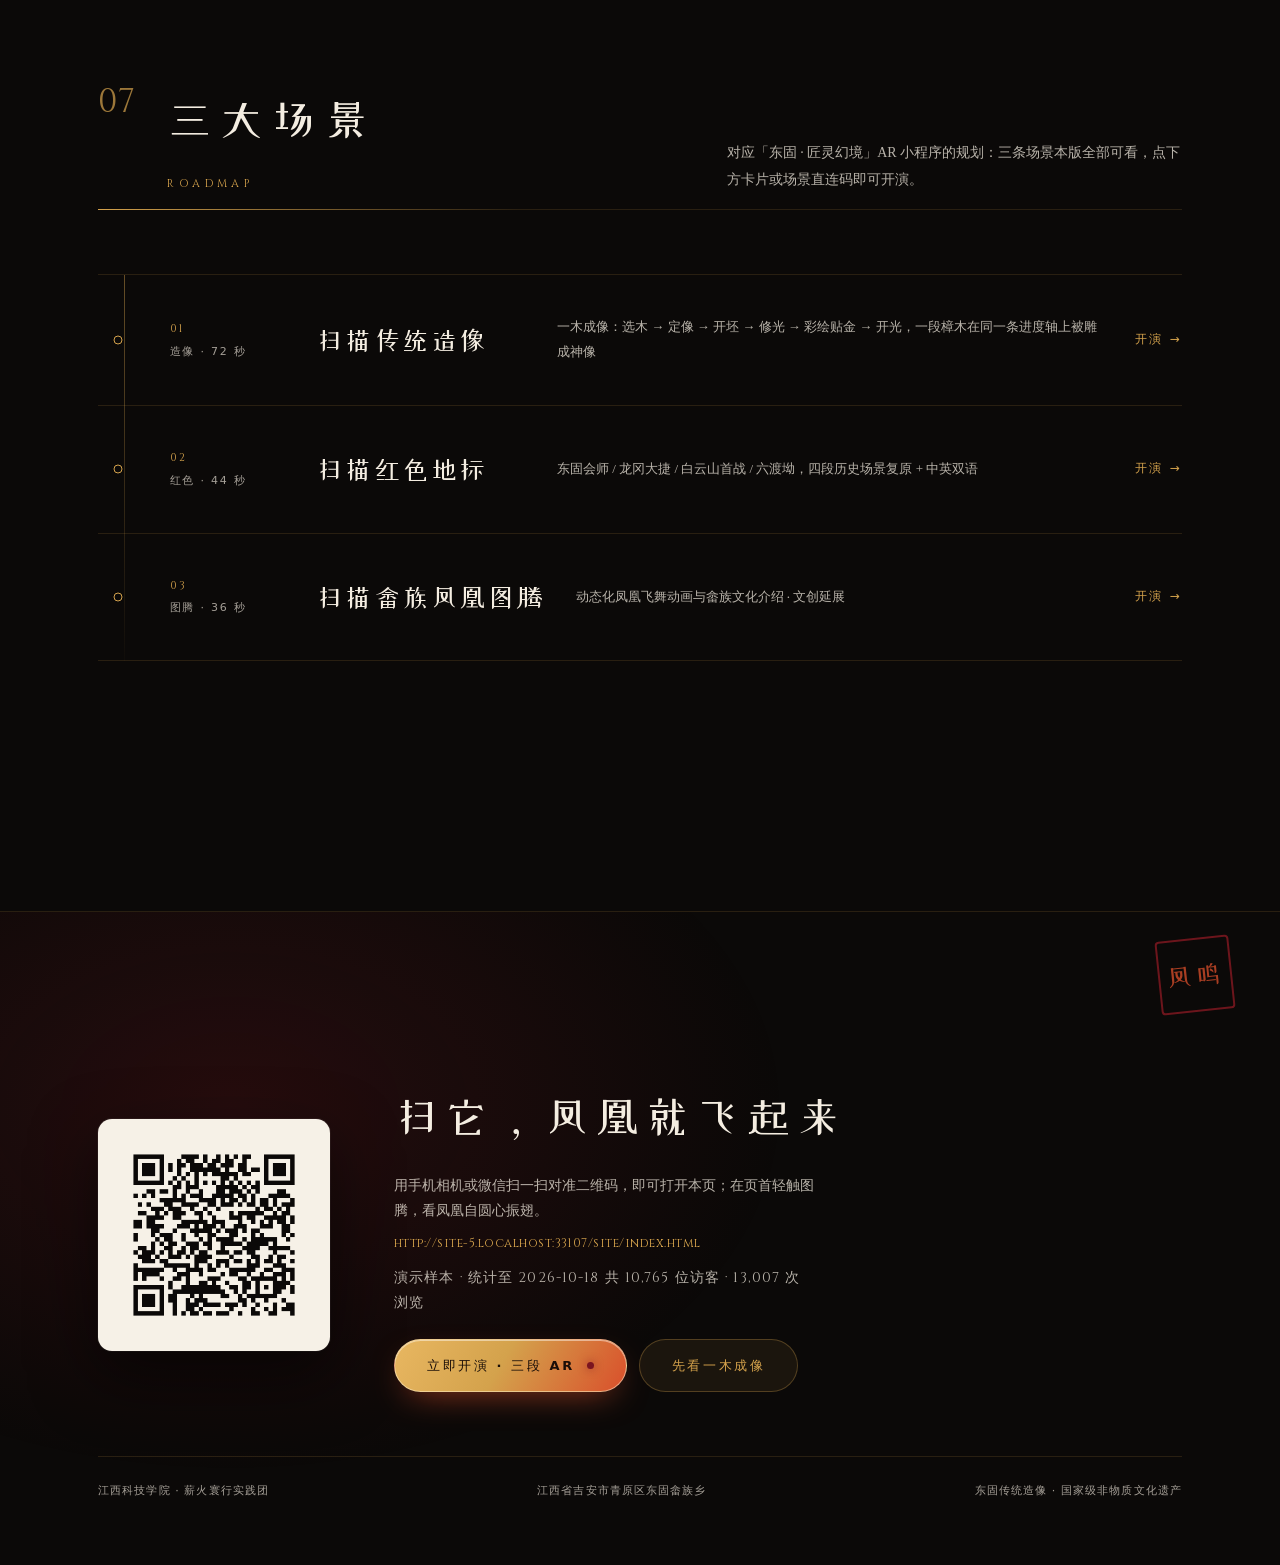
==== commit d7ff65e1: "fix(a11y): 雕刻画布 role=slider 从不设 aria-valuenow；补 ARIA 必需状态判据（CI 86 条） ## 发现：这条盲区线第五例，但性质不同 轮175/176/1" ====
--- a/site/index.html
+++ b/site/index.html
@@ -453,7 +453,7 @@
  * 比白屏更难看，而且看起来像「网站坏了」。VERSION bump 只能保证下次访问正常，
  * 救不了这一次。故用 CSS 里的 --build 与本文常量对账：不等则清缓存重载一次（有防循环闸）。 */
 (function () {
-  var BUILD = '76';
+  var BUILD = '77';
   var KEY = 'dg-build-fix';
   var got = '';
   try { got = (getComputedStyle(document.documentElement).getPropertyValue('--build') || '').trim(); } catch (e) {}
--- a/site/assets/css/main.css
+++ b/site/assets/css/main.css
@@ -23,7 +23,7 @@
 :root{
   /* 构建标记：与 index.html 的 BUILD 常量对齐。老访客的 Service Worker 若还返回上一版
      CSS，两者不等 ⇒ 页面自己清缓存重载一次，避免「新 HTML + 旧 CSS」版式崩坏。 */
-  --build:76;
+  --build:77;
 
   /* 色 · 取自凤凰装实物：红、黑、蓝，金为线，银为饰 */
   --she-red:#B3202C;
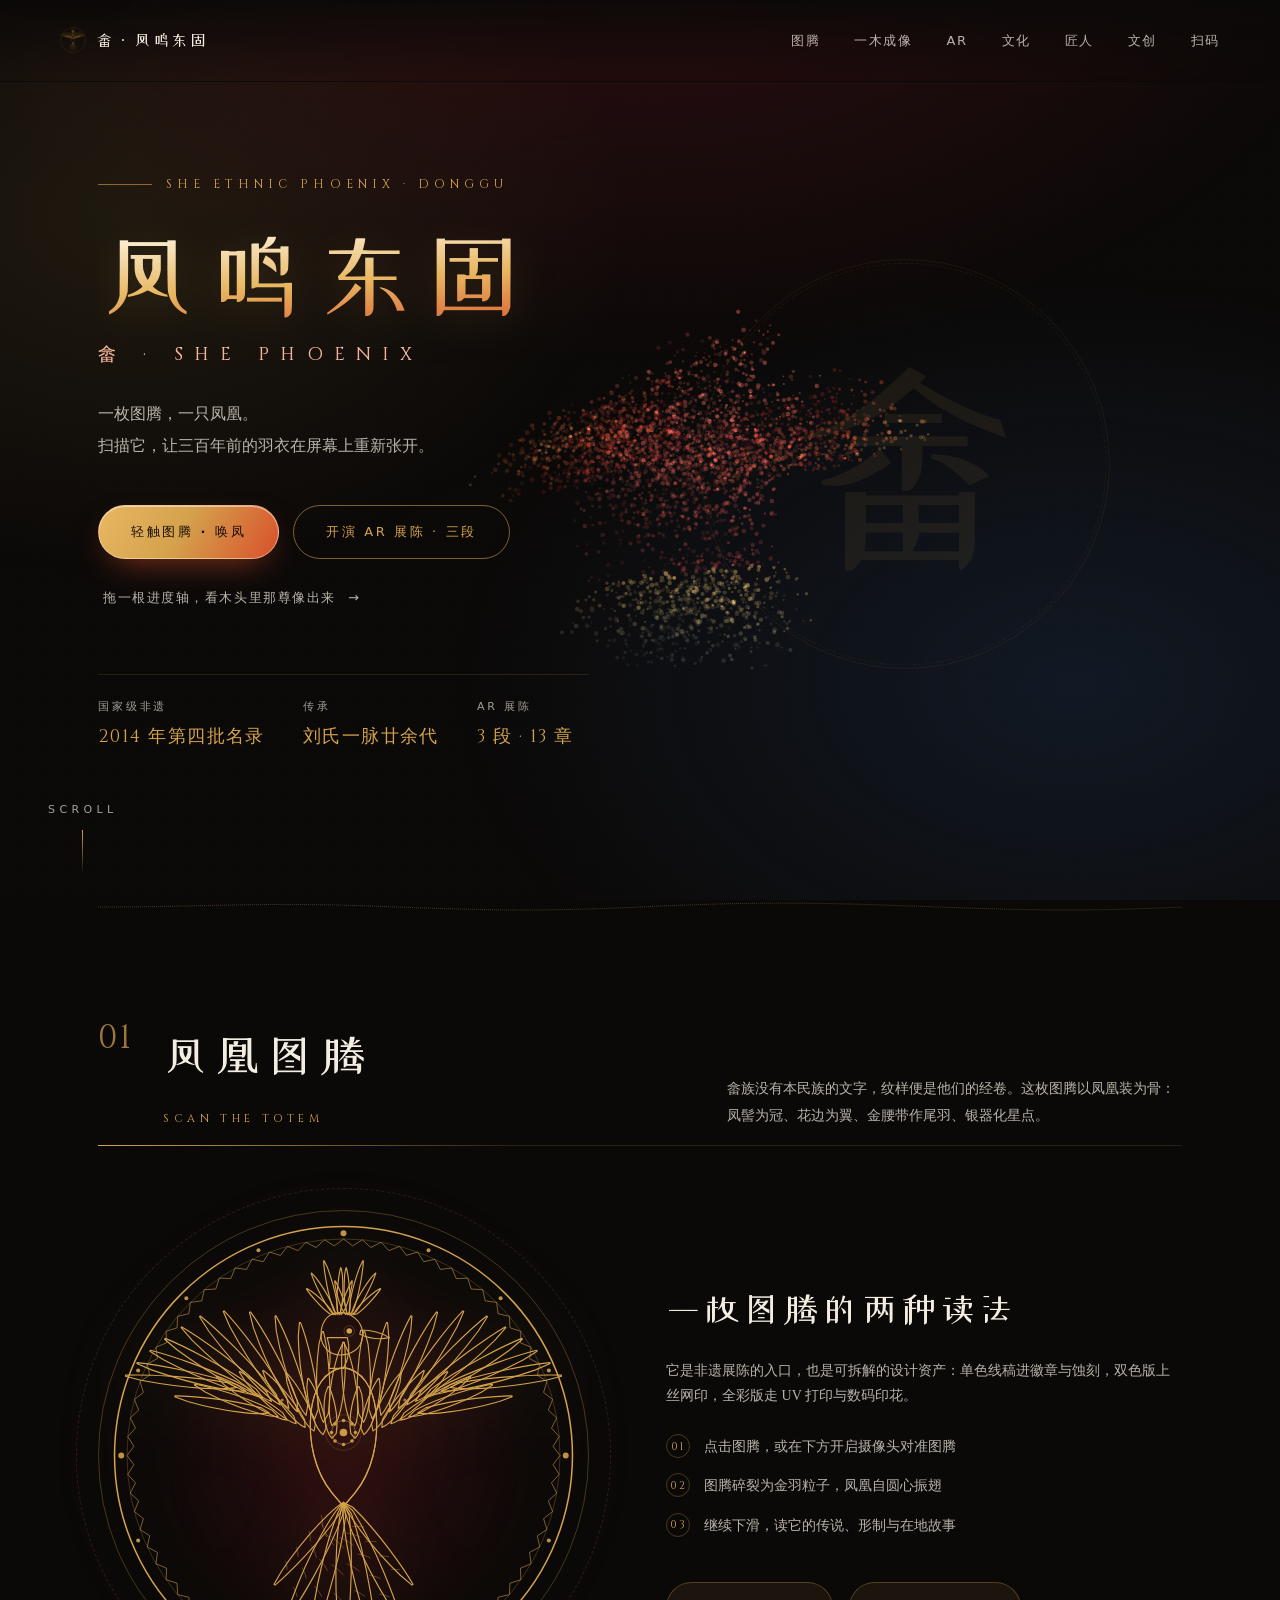
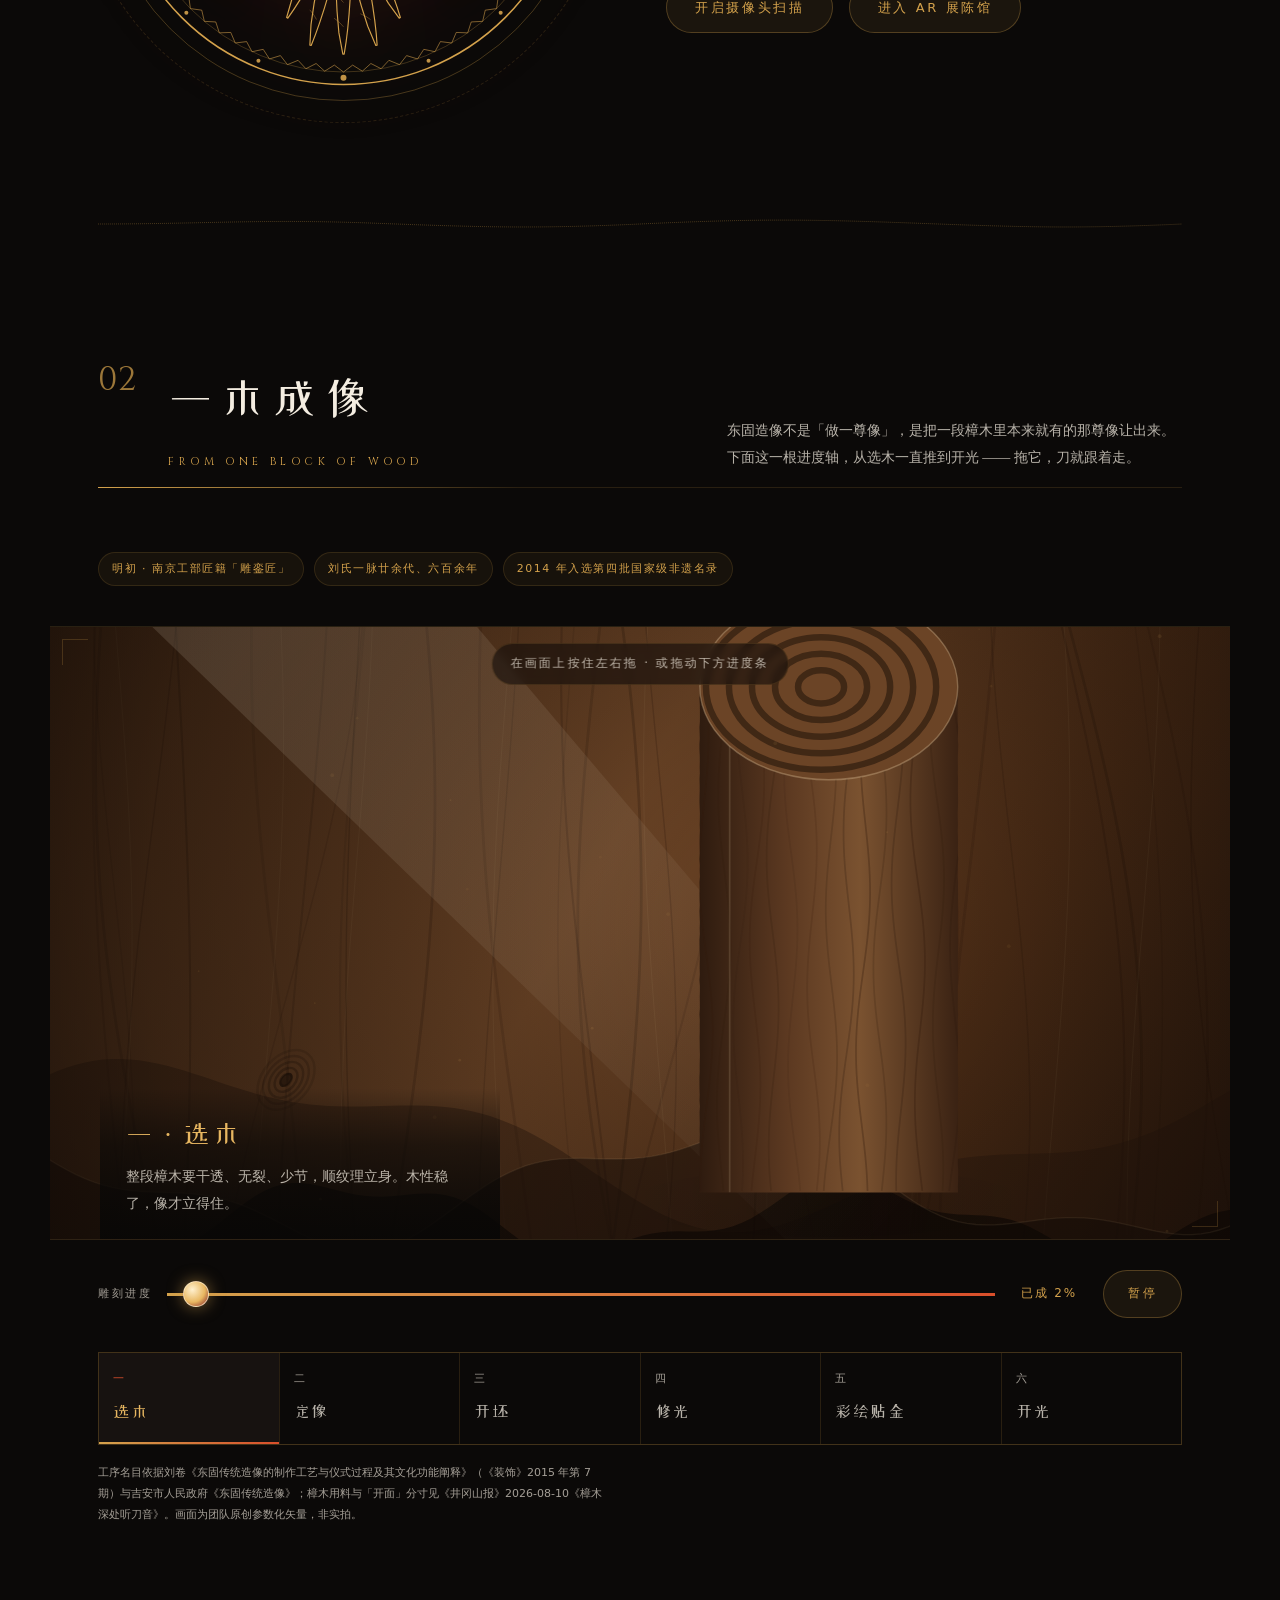
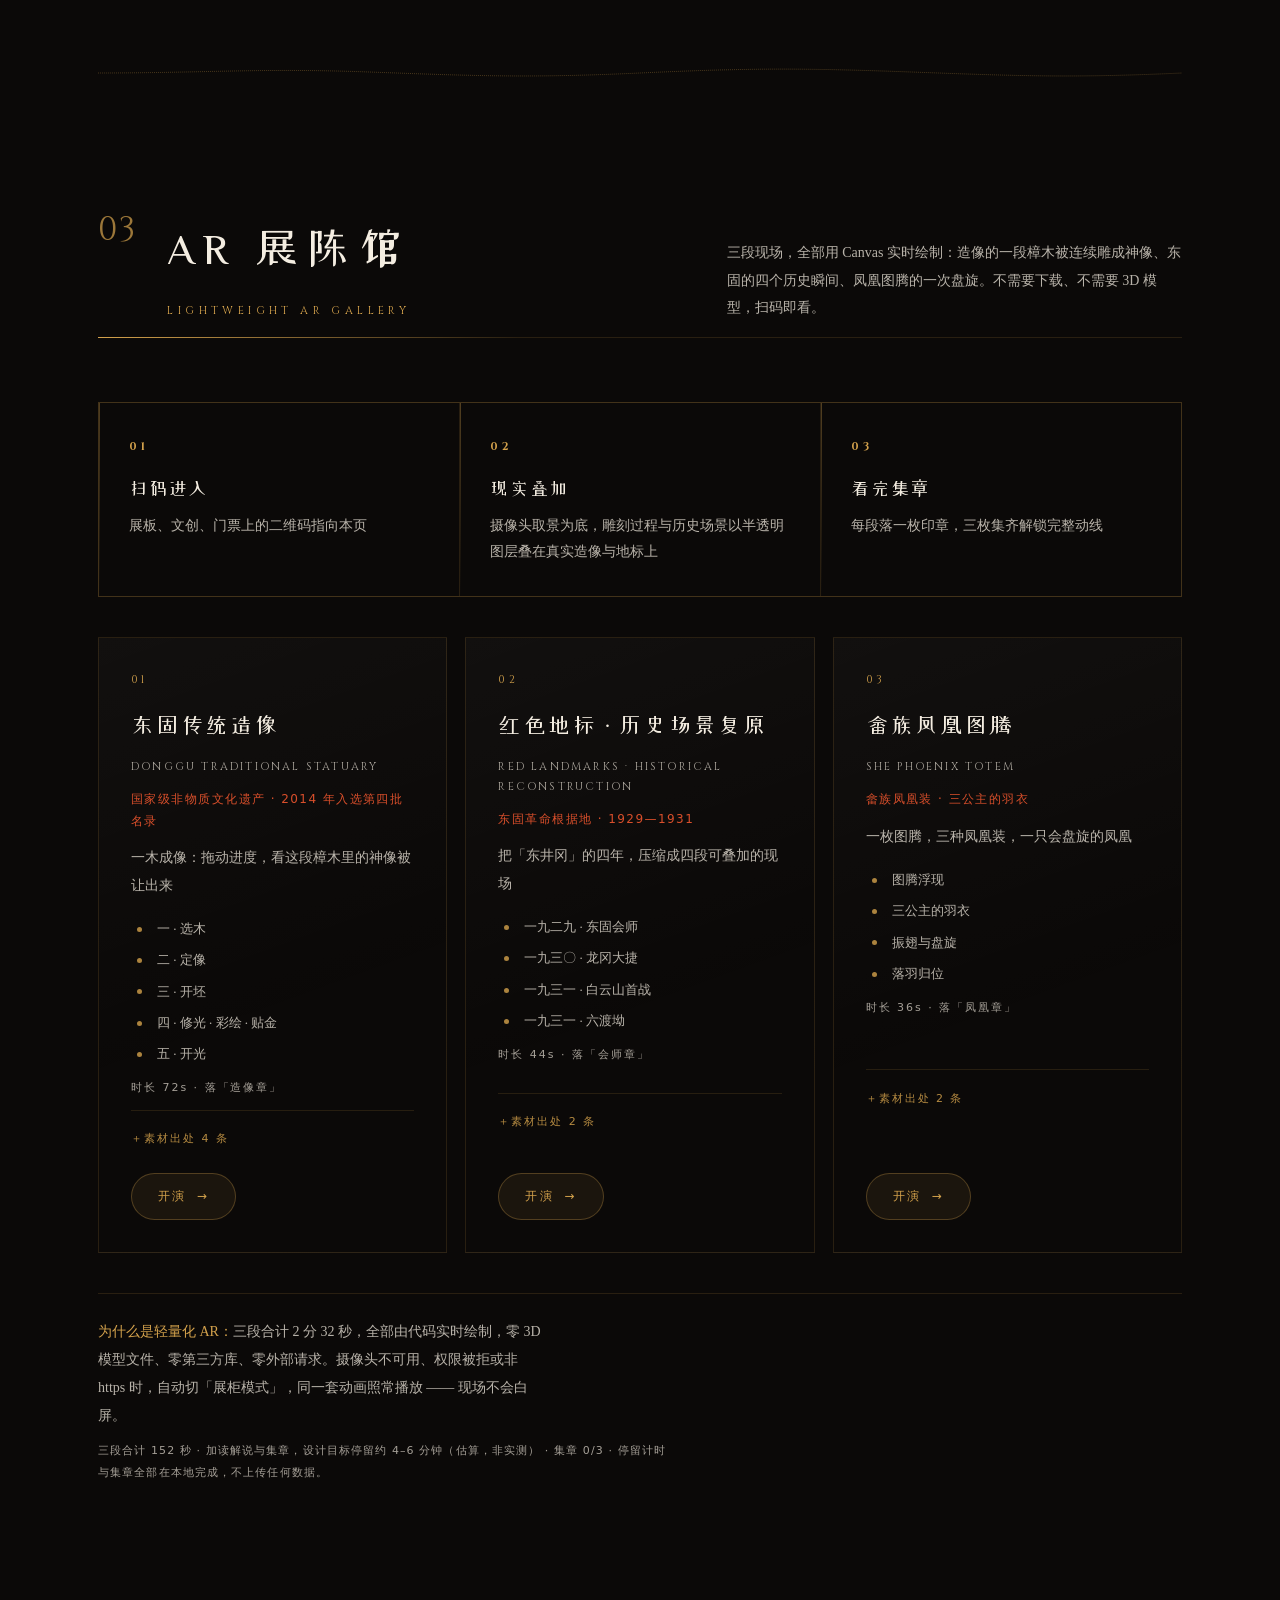
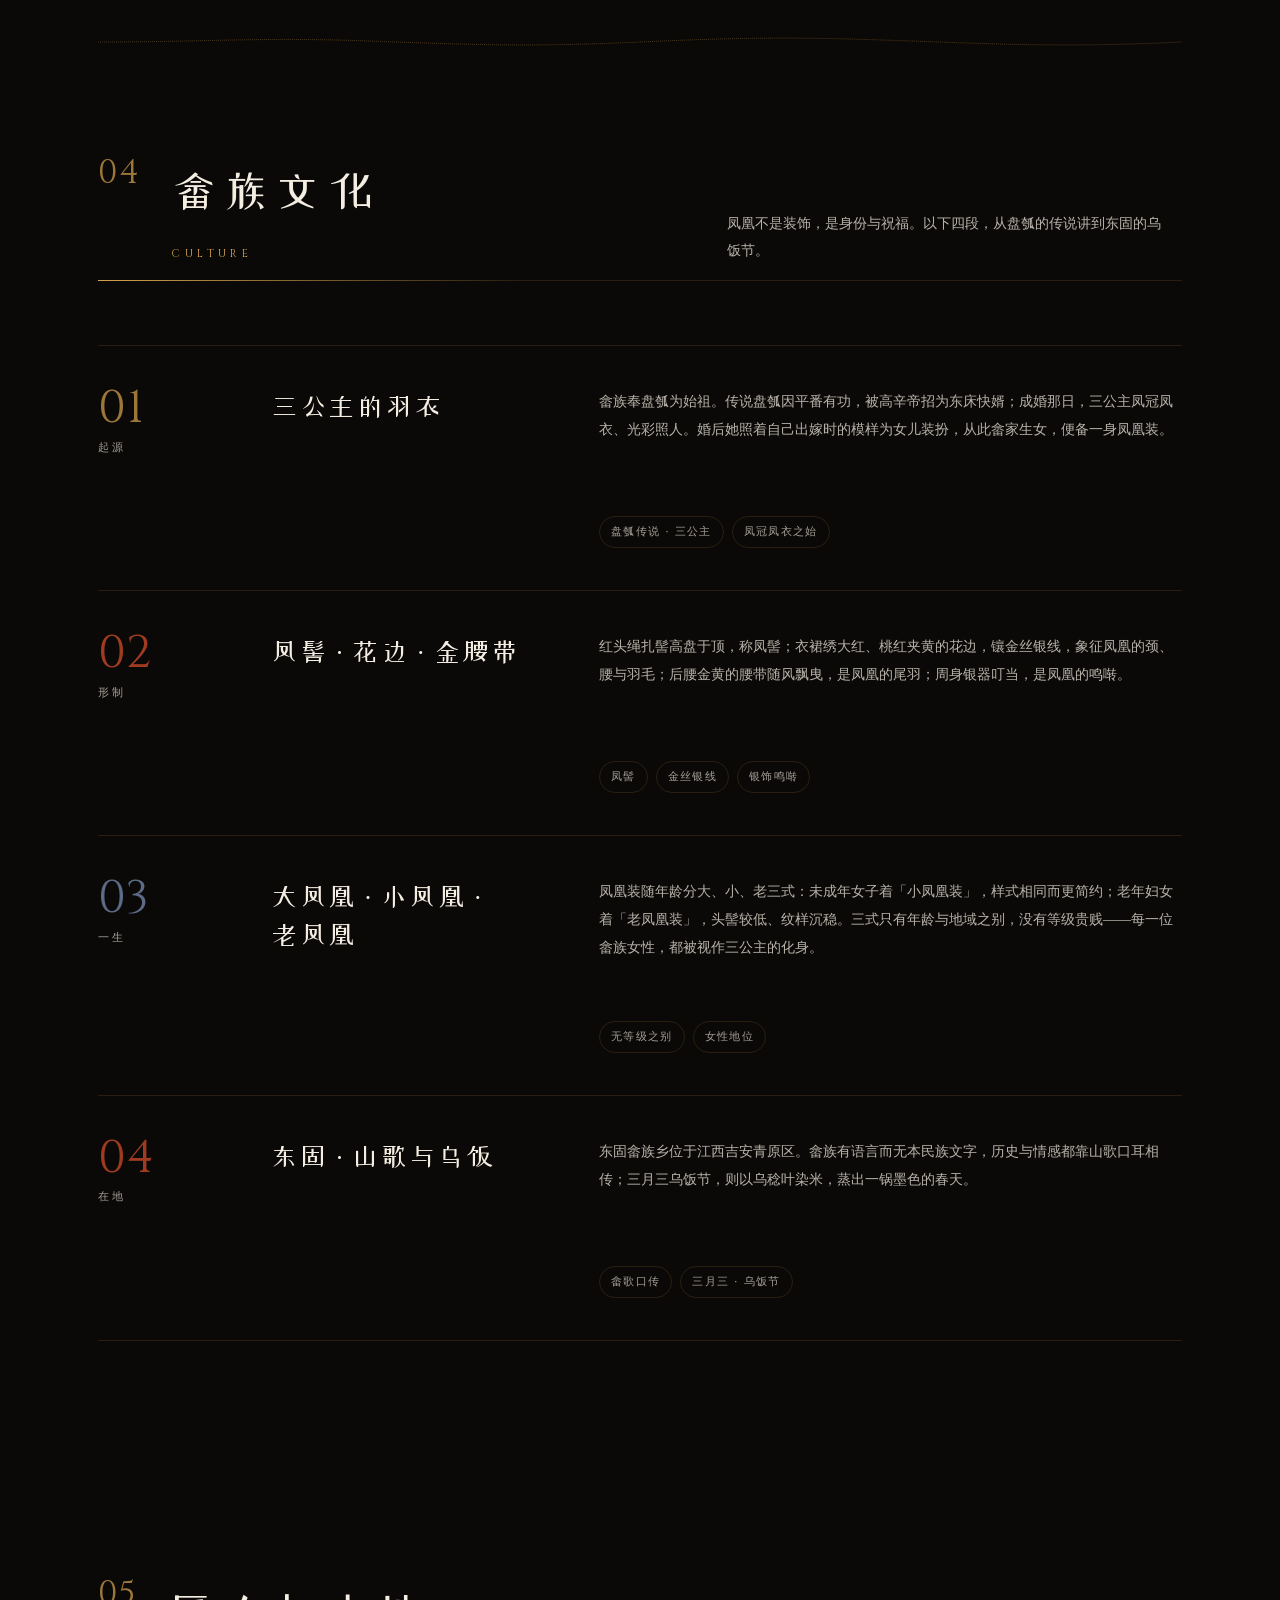
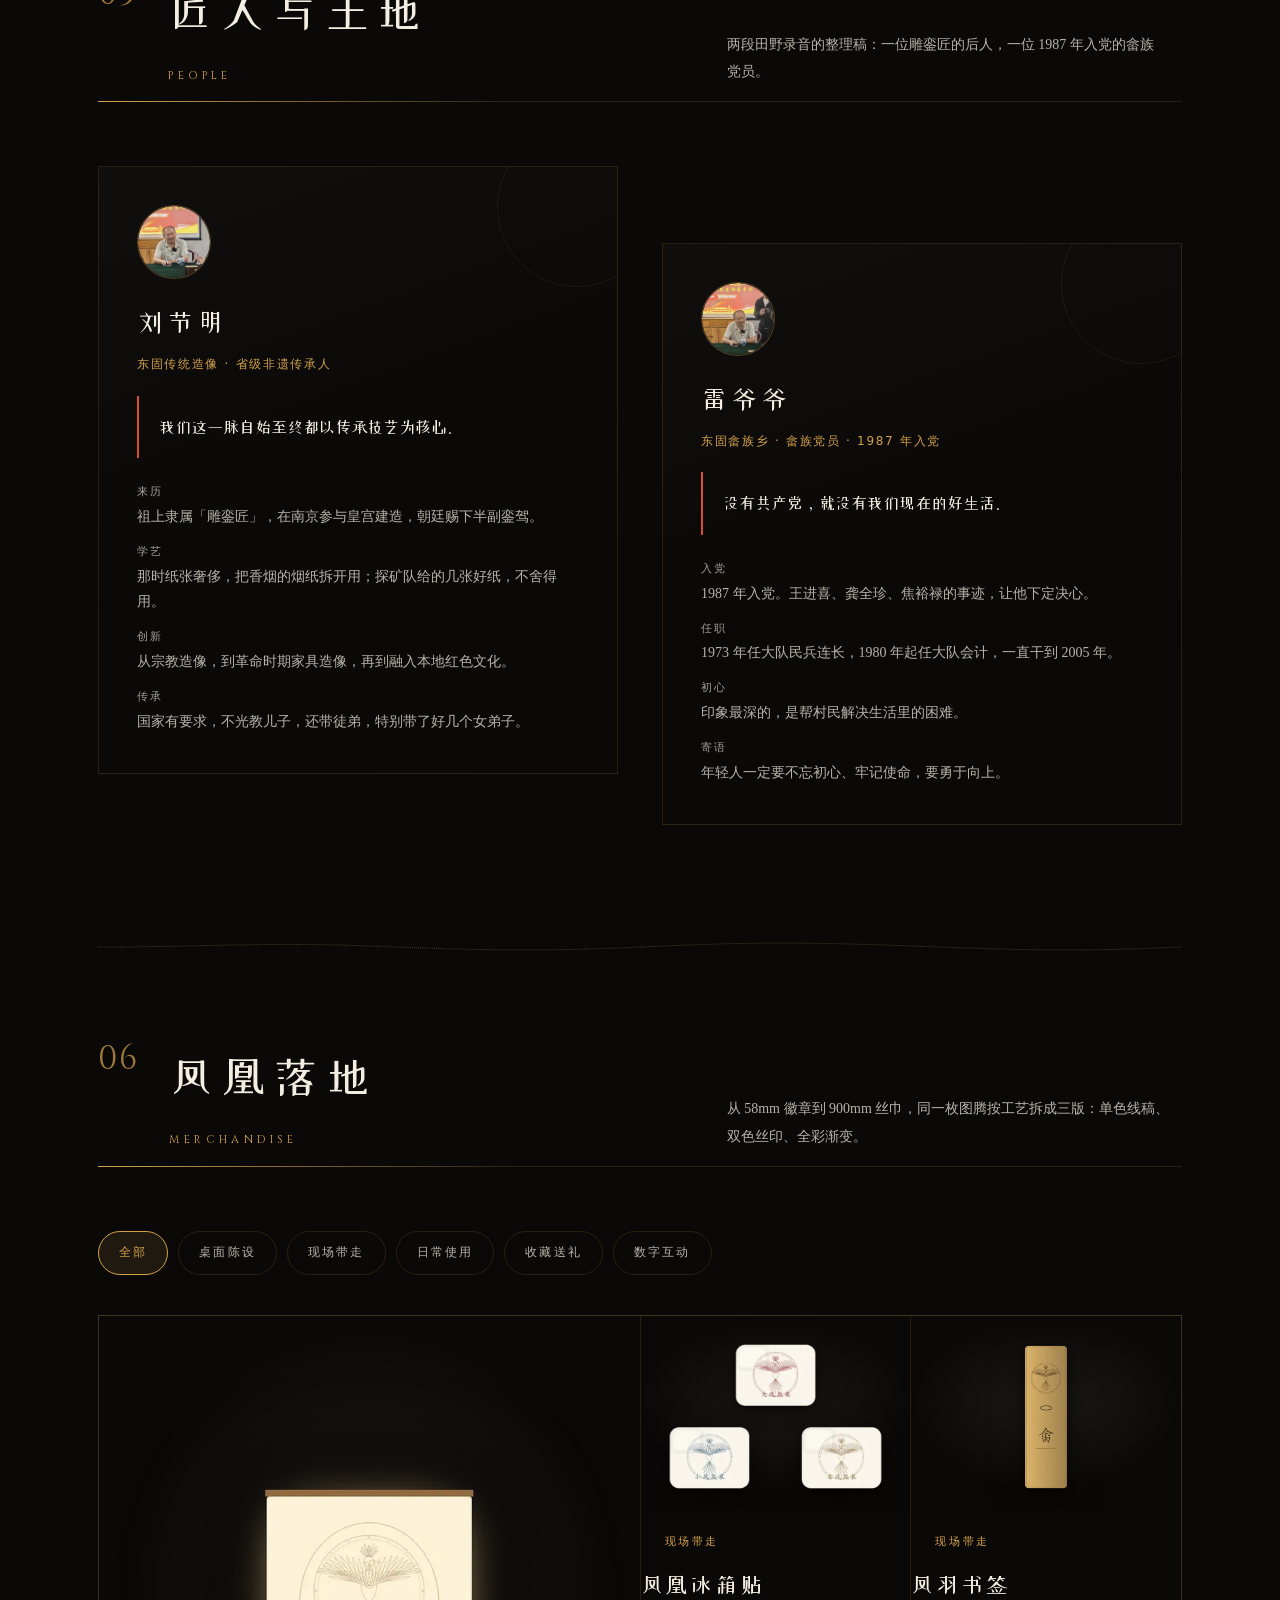
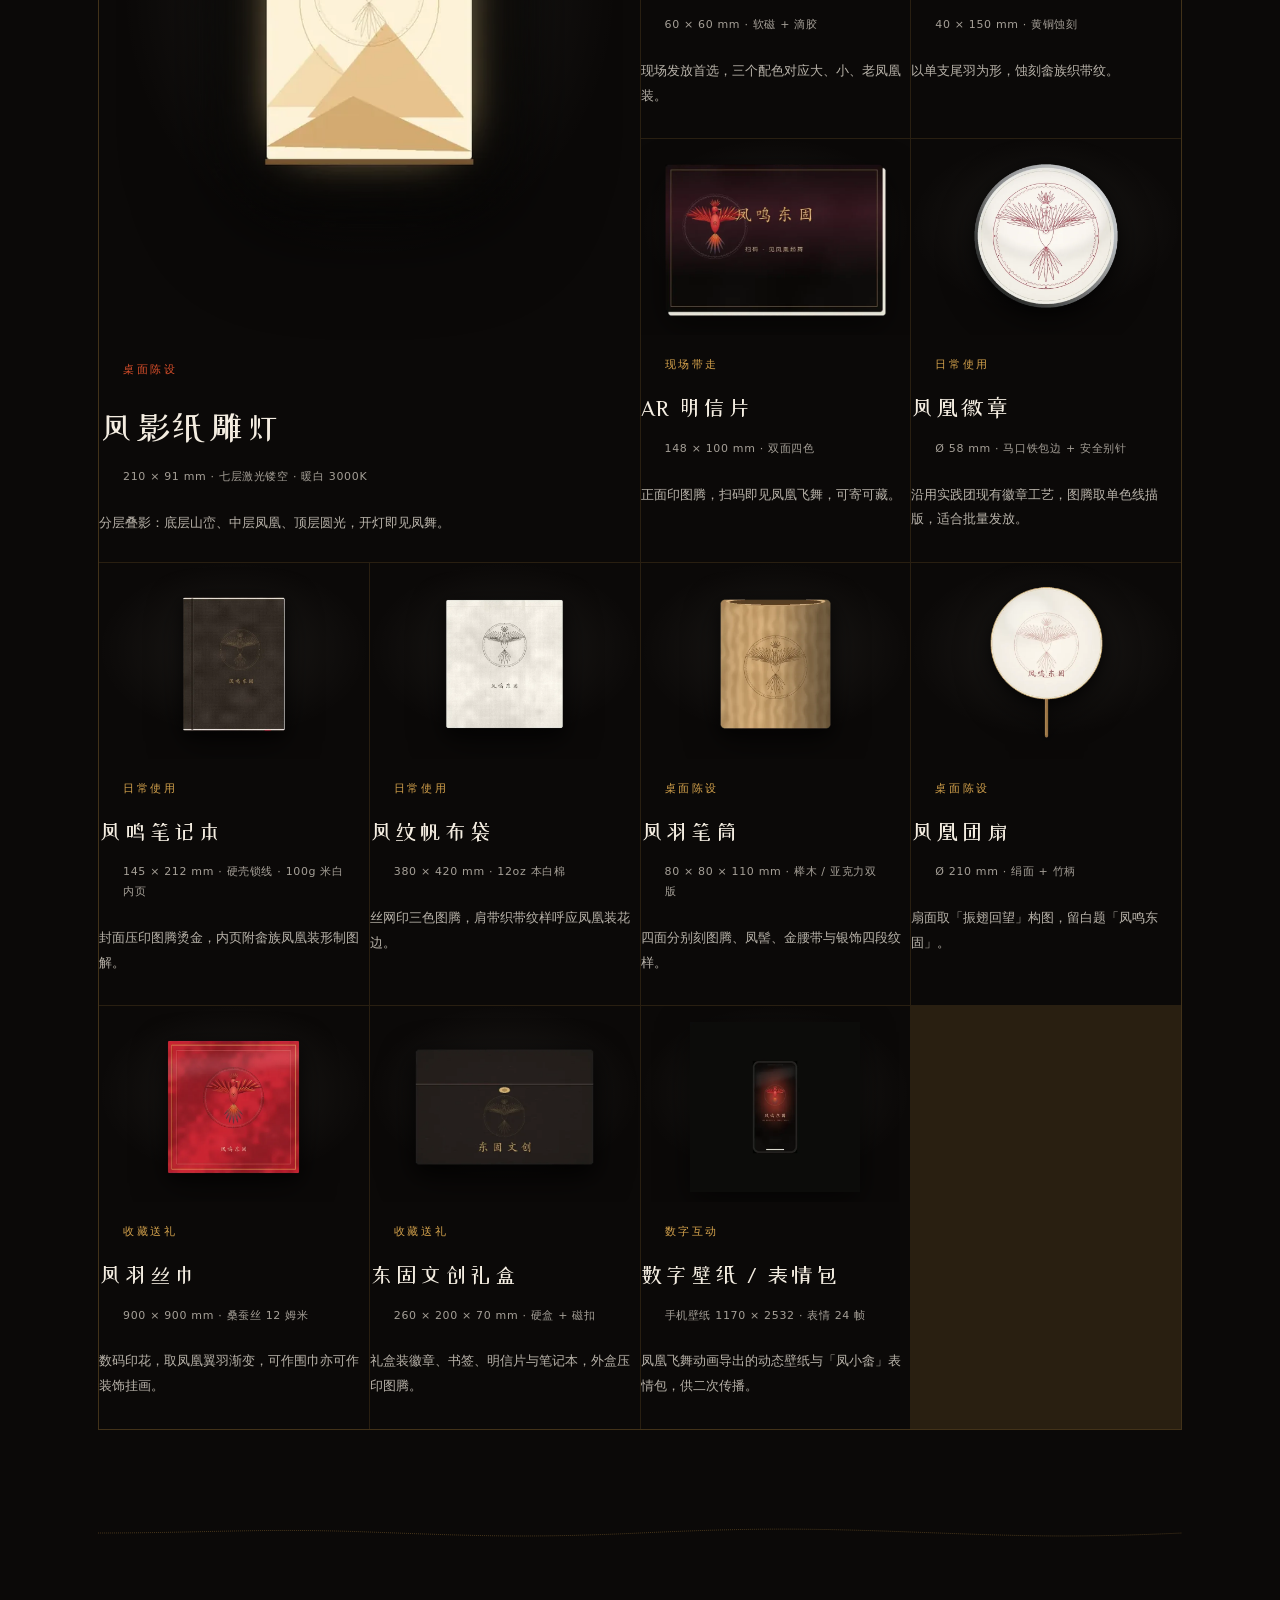
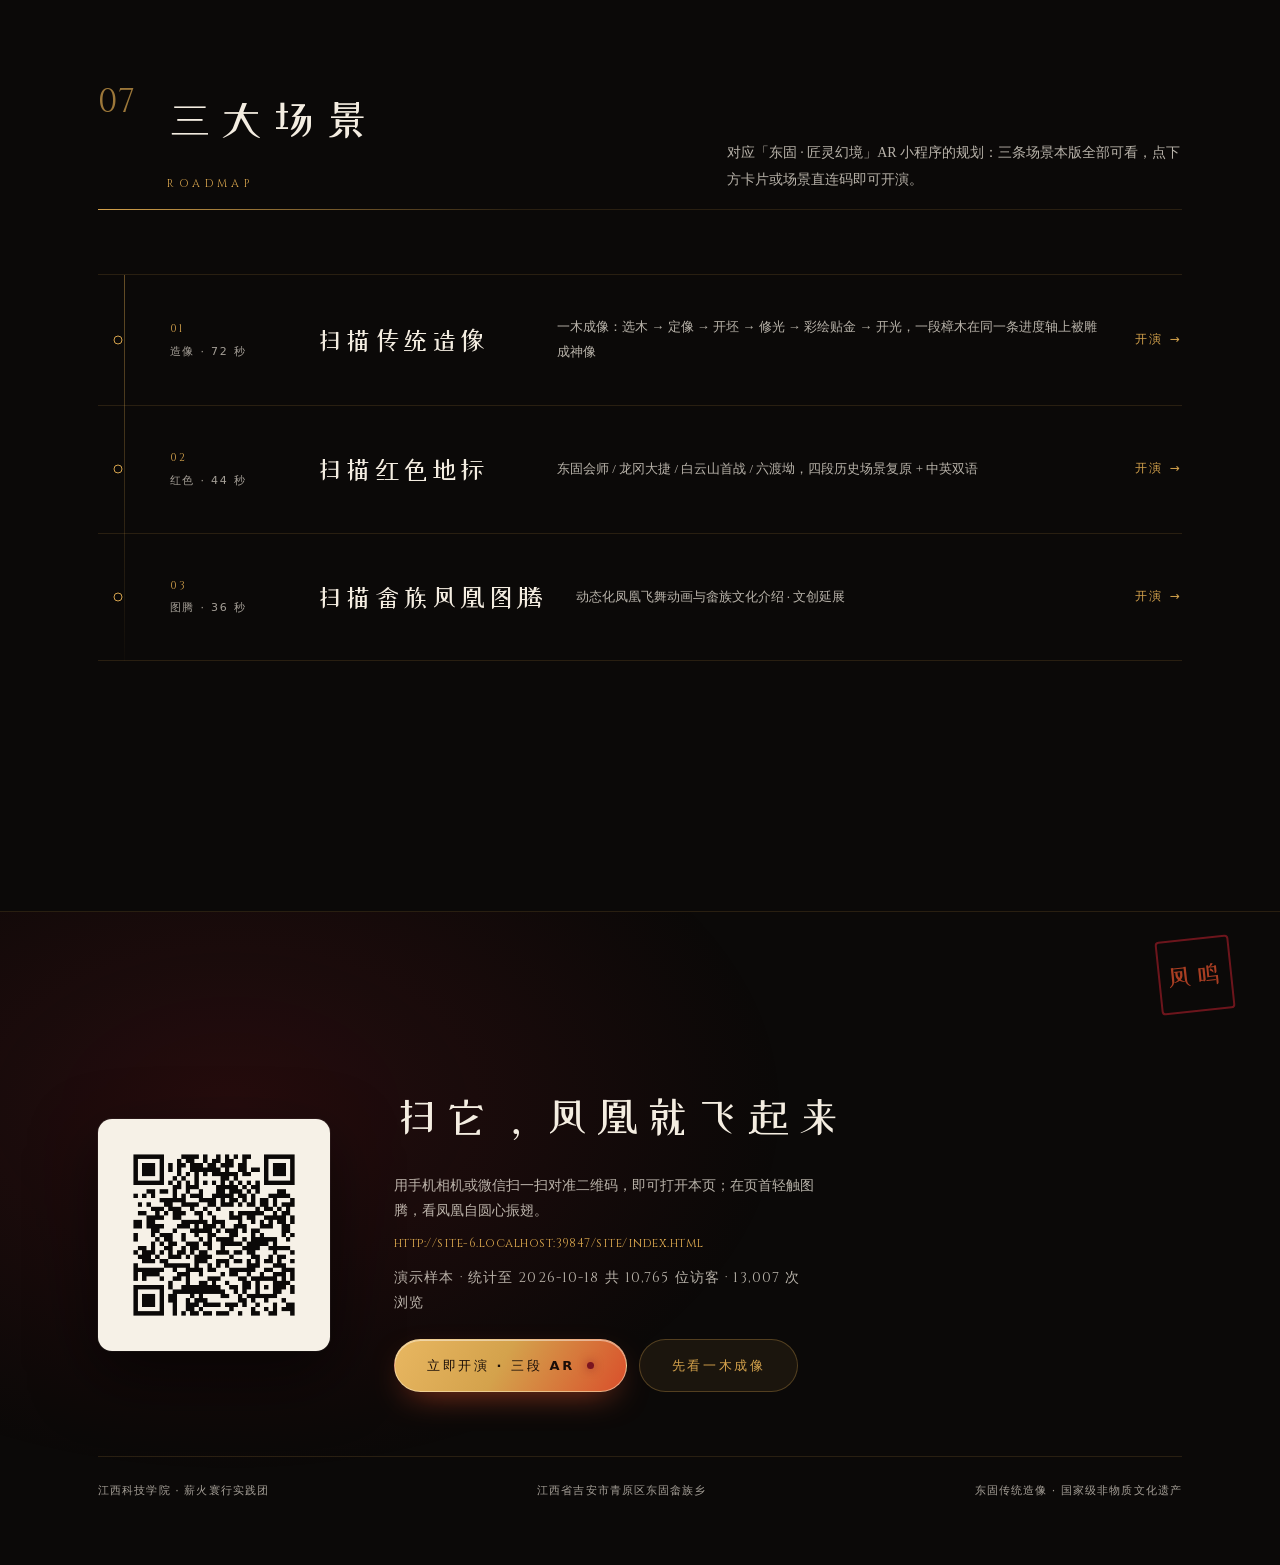
==== commit 07dfd146: "fix(print): 打印态 15 个标题深字压深底对比 1.05；补打印可读性判据（CI 87 条） ## 发现：一条写着承诺却无人守的通道 CSS 里 @media print 的注释承诺「现场" ====
--- a/site/index.html
+++ b/site/index.html
@@ -453,7 +453,7 @@
  * 比白屏更难看，而且看起来像「网站坏了」。VERSION bump 只能保证下次访问正常，
  * 救不了这一次。故用 CSS 里的 --build 与本文常量对账：不等则清缓存重载一次（有防循环闸）。 */
 (function () {
-  var BUILD = '77';
+  var BUILD = '78';
   var KEY = 'dg-build-fix';
   var got = '';
   try { got = (getComputedStyle(document.documentElement).getPropertyValue('--build') || '').trim(); } catch (e) {}
--- a/site/assets/css/main.css
+++ b/site/assets/css/main.css
@@ -23,7 +23,7 @@
 :root{
   /* 构建标记：与 index.html 的 BUILD 常量对齐。老访客的 Service Worker 若还返回上一版
      CSS，两者不等 ⇒ 页面自己清缓存重载一次，避免「新 HTML + 旧 CSS」版式崩坏。 */
-  --build:77;
+  --build:78;
 
   /* 色 · 取自凤凰装实物：红、黑、蓝，金为线，银为饰 */
   --she-red:#B3202C;
@@ -1255,6 +1255,58 @@
   .reveal,.clip-reveal{opacity:1!important;transform:none!important}
   .clip-reveal::after{display:none}
   a{color:#111}
+  /* 颜色令牌整体翻转（轮181）—— 这是关键一刀。
+   * 原先只改 body 的 background/color，但全站 49 处文字是**显式**用
+   * var(--fg-dim)/var(--fg-faint)（为暗底设计的 rgba(244,237,225,.74/.66)），
+   * 它们不跟着变，于是转白底后实测 141 处「浅字压白底」对比仅 1.10 ——
+   * 比原来的问题严重得多（原问题只有 15 处）。逐 class 列举必然漏，
+   * 所以在 print 媒体查询里重定义 :root 令牌（同特异性、后来者胜）：
+   *   --she-ink 只被用在 background（实测 4 处）与 --bg，翻白不会误伤；
+   *   --she-gold 有 41 处 color + 18 处 background，翻成深金 #8a5f14，
+   *   白底上对比 4.6 达标，同时保住品牌识别（不直接变黑）。
+   * 一次翻转把 141 处降到 17 处，剩下的才是真正写死 rgba 的个例。 */
+  :root{--she-ink:#fff;--bg:#fff;--fg:#111;
+    --fg-dim:rgba(17,17,17,.80);--fg-faint:rgba(17,17,17,.66);
+    --she-gold:#8a5f14;--she-gold-light:#7a5411;
+    /* 朱砂标签 .kick（「国家级非物质文化遗产」等）用 --she-vermilion
+     * #D94F2B，白底上对比只有 4.11（需 4.5）。翻成 #B93A18：色相 12.7°
+     * 与原 12.4° 几乎一致（仍是朱砂，不是砖红），对比 5.70 有余量。 */
+    --she-vermilion:#b93a18}
+  /* 写死 rgba 的装饰项（令牌翻转覆盖不到，逐个处理）：
+   * .hero-word 是 240px 巨型水印（data-decorative，屏幕上是氛围层），
+   * 白底上 0.086 的金色等于隐形，打印直接隐藏；
+   * .sec-idx 是章节序号（rgba(212,162,76,.72) 写死），转深金保留编号信息；
+   * .skip-link 聚焦条与 .carve-hint 拖拽提示是深底浅字组件，
+   * 令牌翻转后其背景跟着变浅、字却仍浅，故显式配平。 */
+  .hero-word{display:none}
+  .sec-idx{color:#8a5f14}
+  .skip-link{background:#fff;color:#111;border:2px solid #111}
+  .carve-hint{background:#fff;color:#111;border:1px solid #111}
+  /* 自带深底却用写死色值的少数组件（.avatar 的 #1b1512、
+   * .merch-item 的 radial-gradient 叠色）：令牌翻不到，显式转白。
+   * 清单来自实测遍历（打印态逐元素算有效背景亮度），不是猜的。 */
+  .avatar{background:#fff;border:1px solid #b5b0a8}
+  .merch-item,.merch-shot{background:#fff;
+    border:1px solid #b5b0a8;box-shadow:none}
+  /* 自带深底的组件必须一起转白（轮181）——
+   * 原先只改了 body 的 background/color，而这些组件的深底是各自规则里
+   * 写死的 rgb(11,9,8)，不跟着转就形成「深字压深底」：实测未显式设色的
+   * h3 继承 body 的 #111 后，对比只有 1.05，打印出来完全看不见。
+   * 受影响 15 处：.ar-route-item 的 3 个 h3（扫码进入/现实叠加/看完集章）
+   * + .merch-item 的 12 个 h3（凤影纸雕灯…东固文创礼盒）。
+   * 转白底 + 深字 + 细描边：既保住可读性，也比保留黑块省墨。
+   * 清单是实测拿到的（打印态逐个元素算有效背景亮度），不是猜的：
+   *   .merch-item x11 / .merch-item.is-feature x1 / .ar-route-item x3
+   *   .carve-rail button x6（雕刻六步）/ .avatar x2（匠人头像底）
+   *   .merch-shot x12 是继承深底的容器，随父转白后其中文字自然可读。 */
+  .merch-item,.merch-shot,.ar-route-item,.carve-rail button,.avatar{
+    background:#fff!important;color:#111!important;
+    border:1px solid #b5b0a8!important;box-shadow:none!important}
+  .merch-item h3,.merch-item p,.merch-item b,.merch-item span,
+  .ar-route-item h3,.ar-route-item p,.ar-route-item b,
+  .carve-rail button,.carve-rail button b{color:#111!important}
+  /* 金色序号与价格原本靠深底衬托，转白后金色对比不足，一并转深 */
+  .merch-item .price,.merch-item .merch-tag{color:#333!important}
 }
 
 /* === RM-INFINITE-FIX（轮29） ===
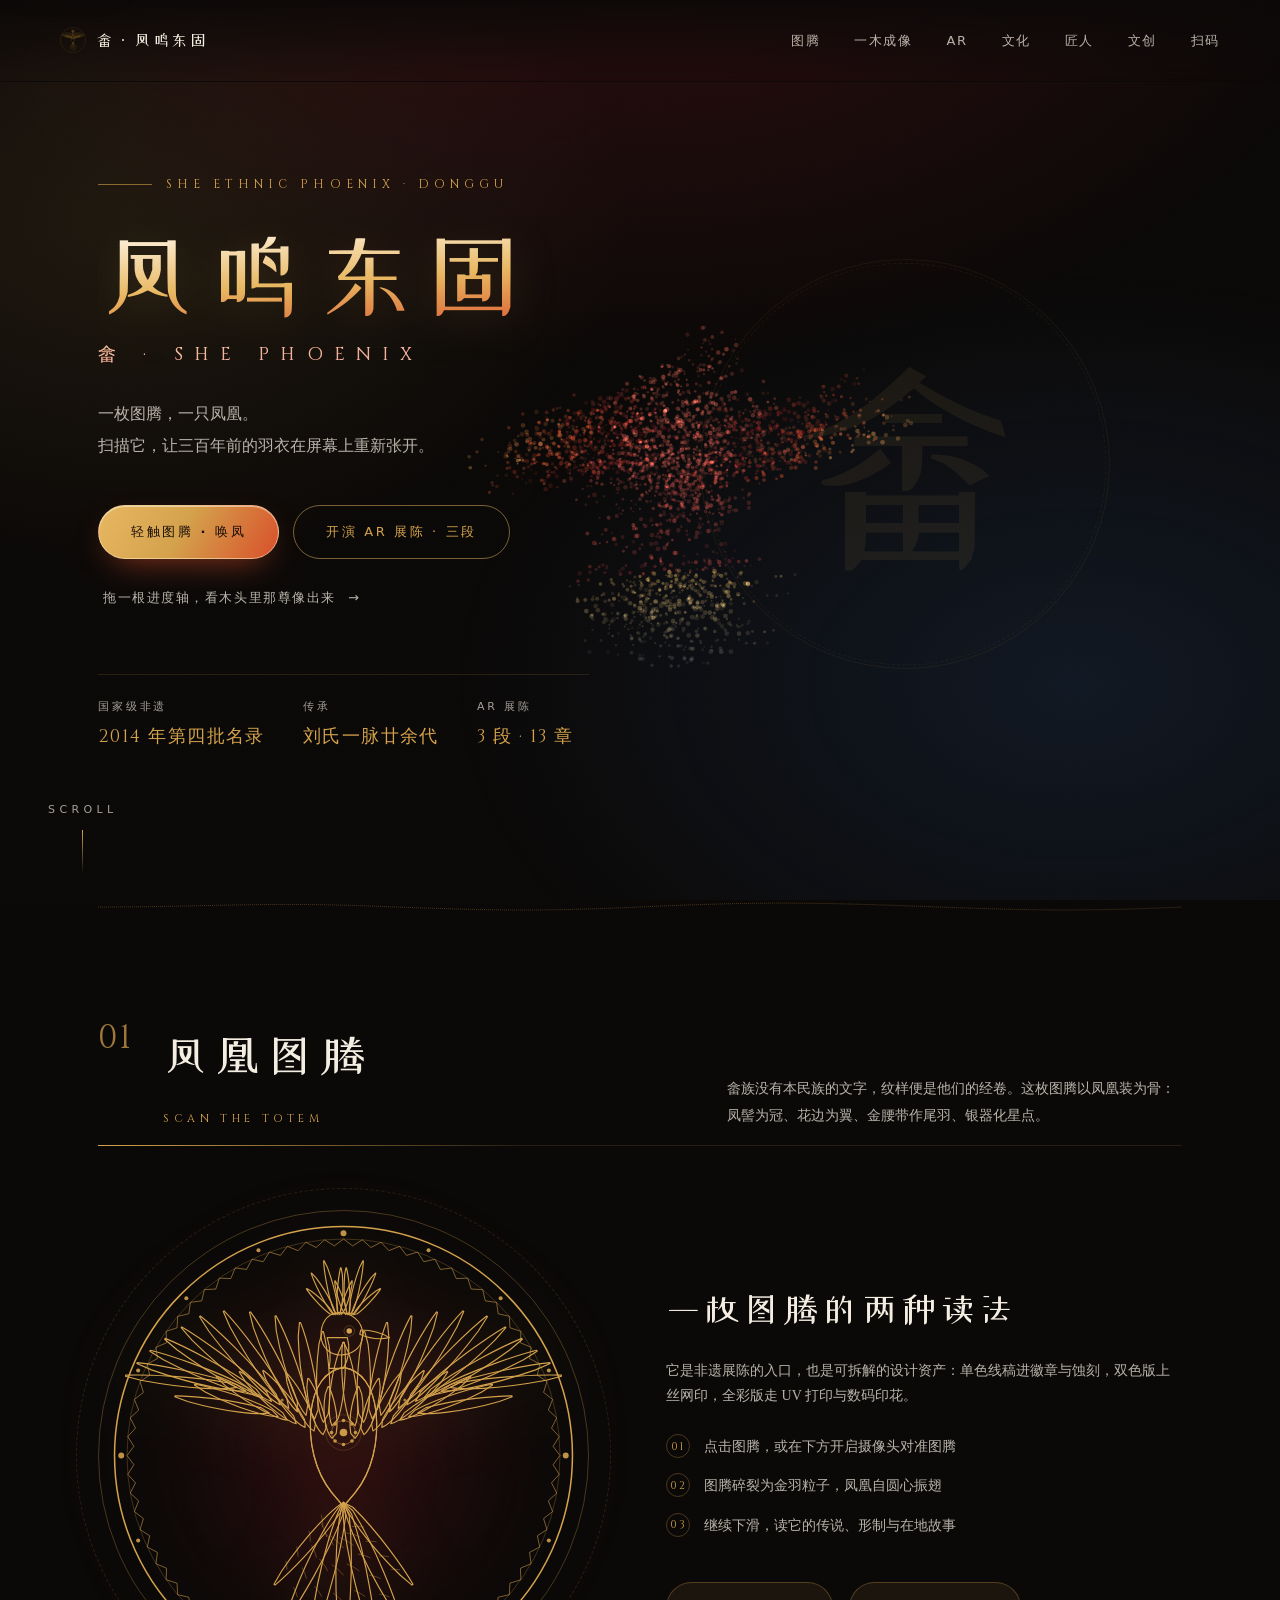
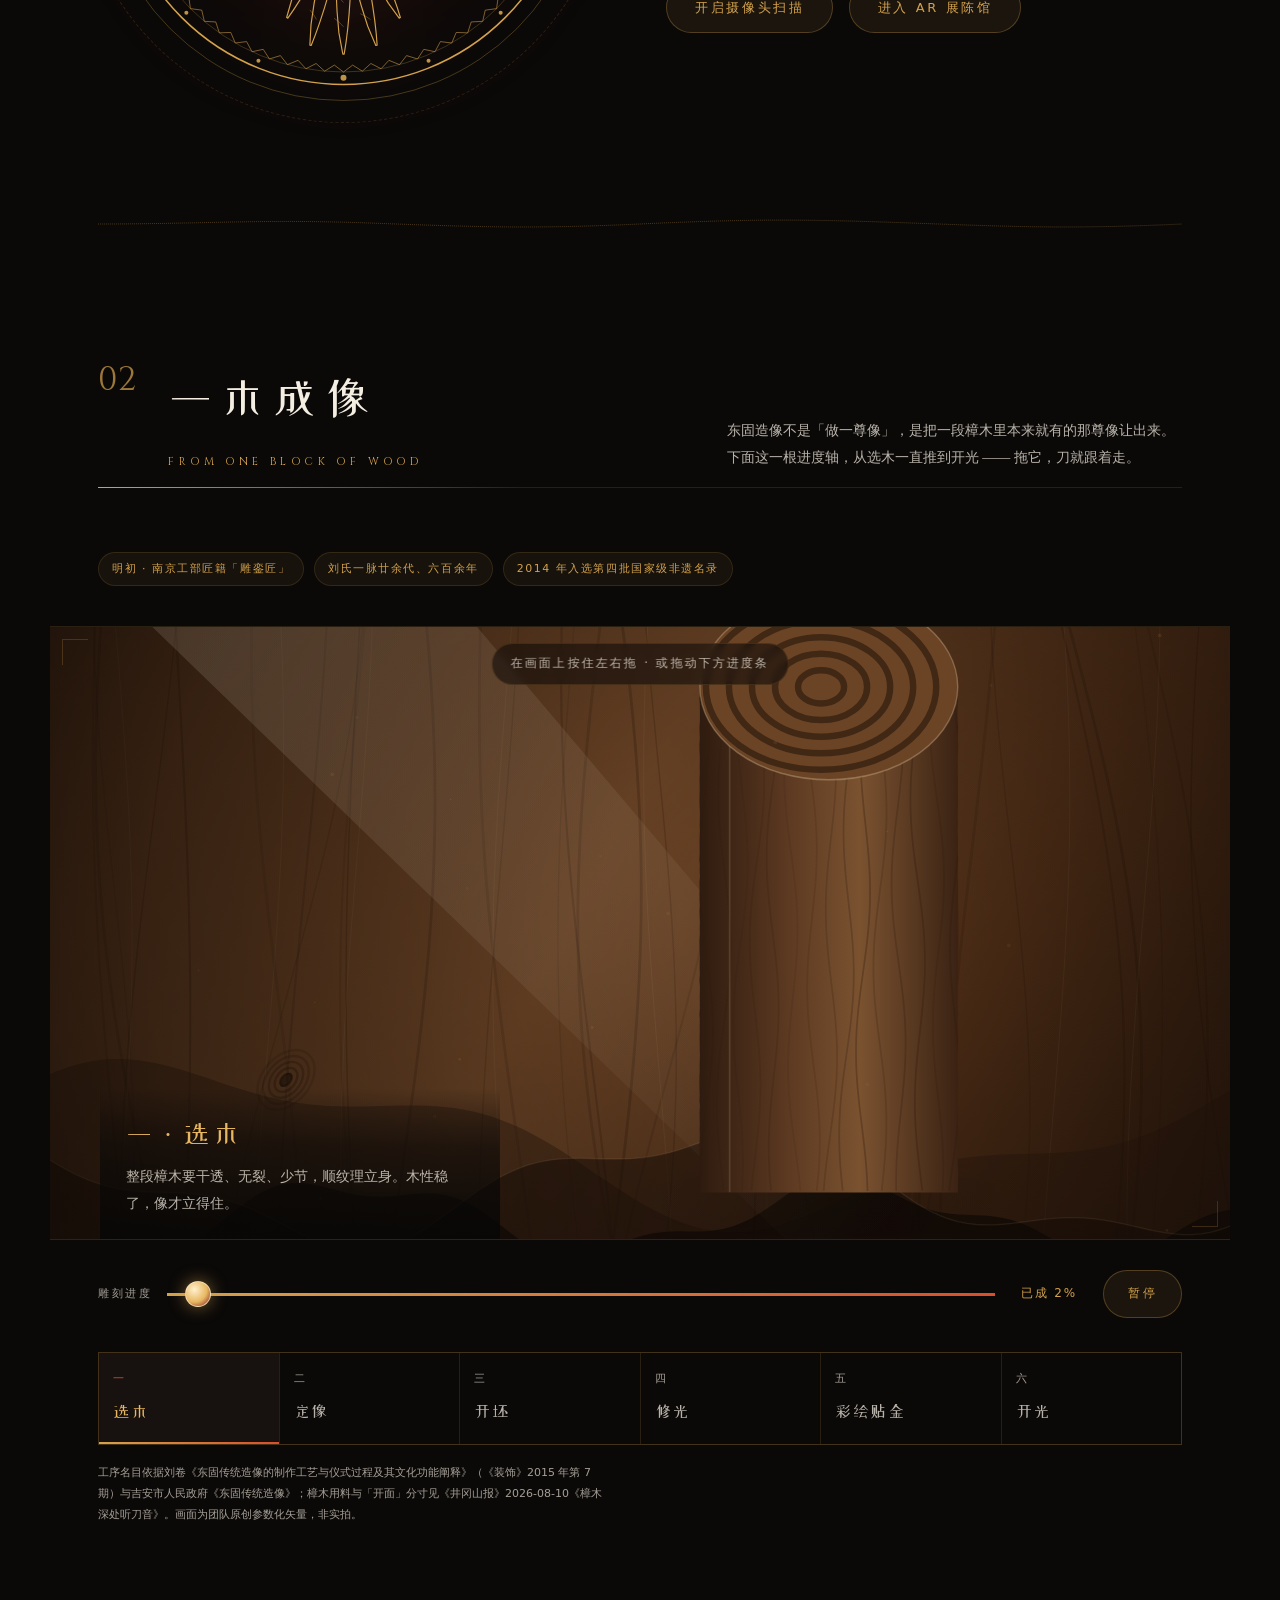
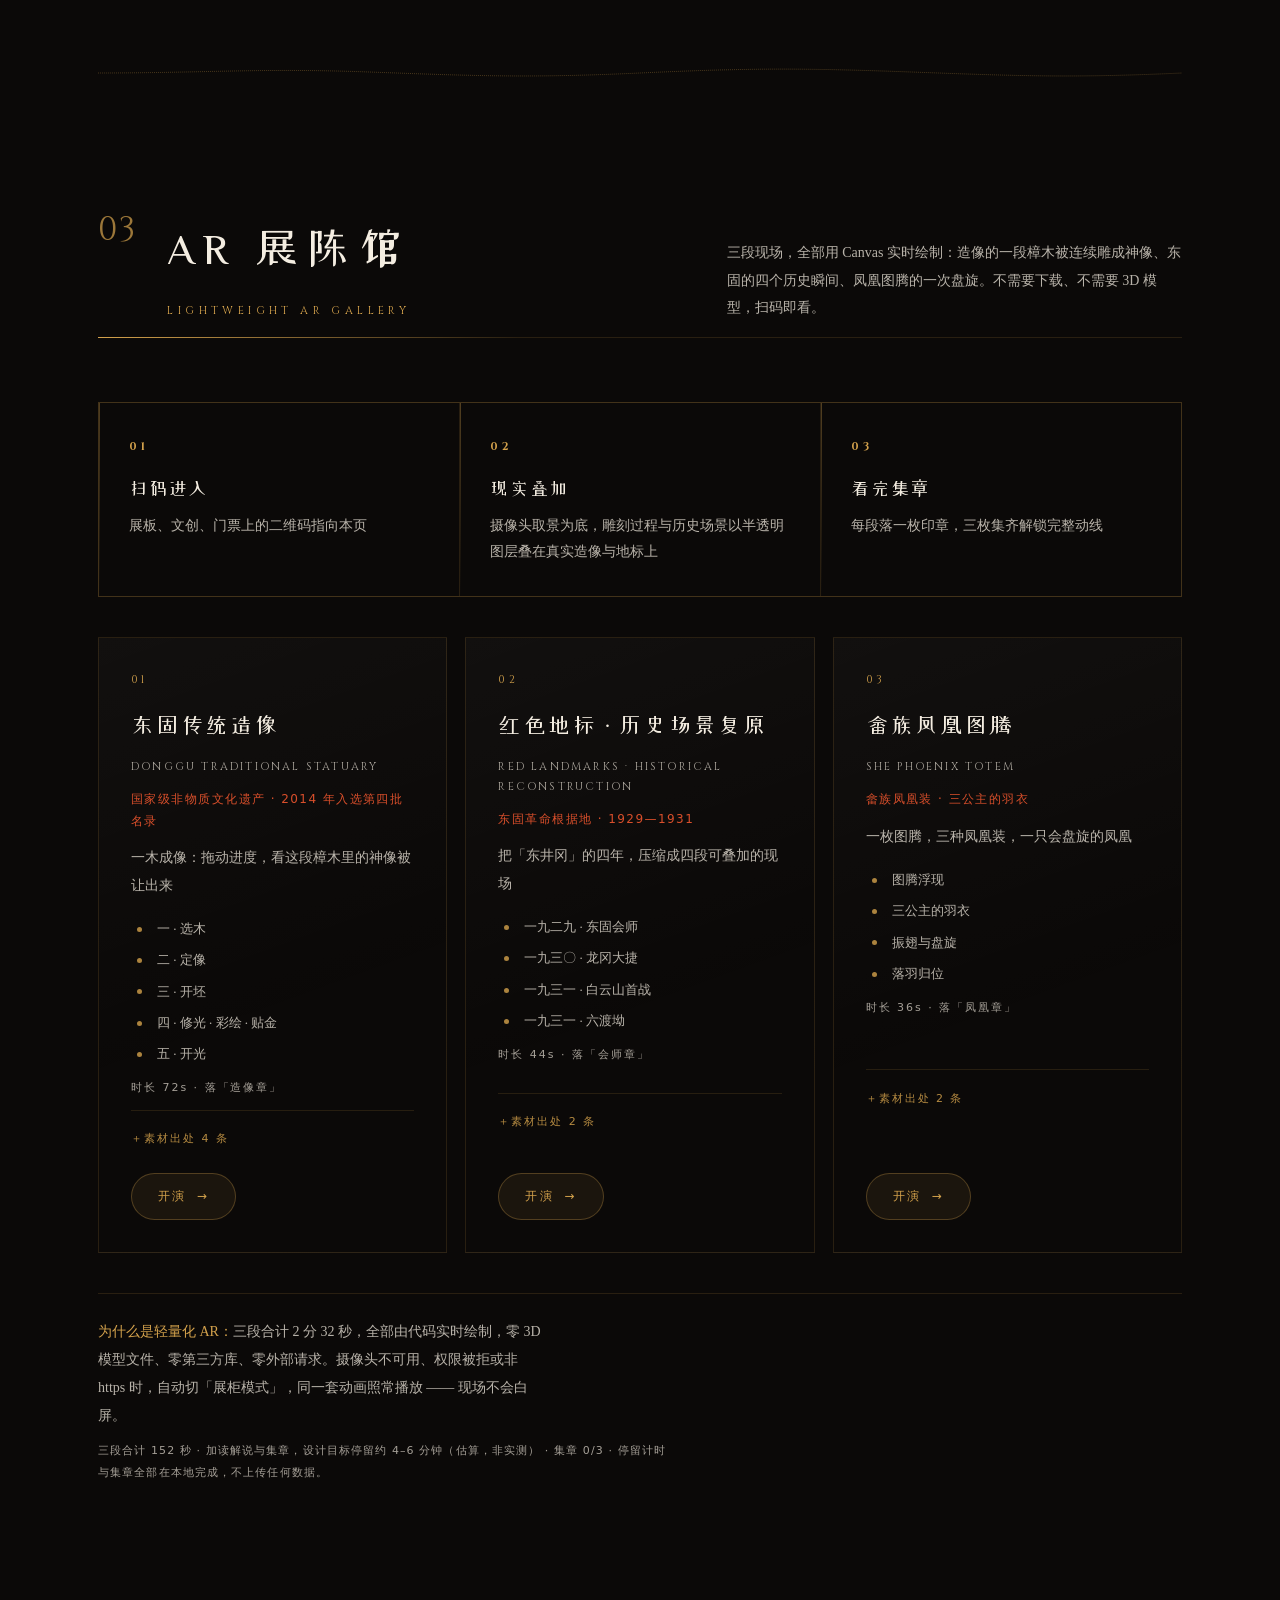
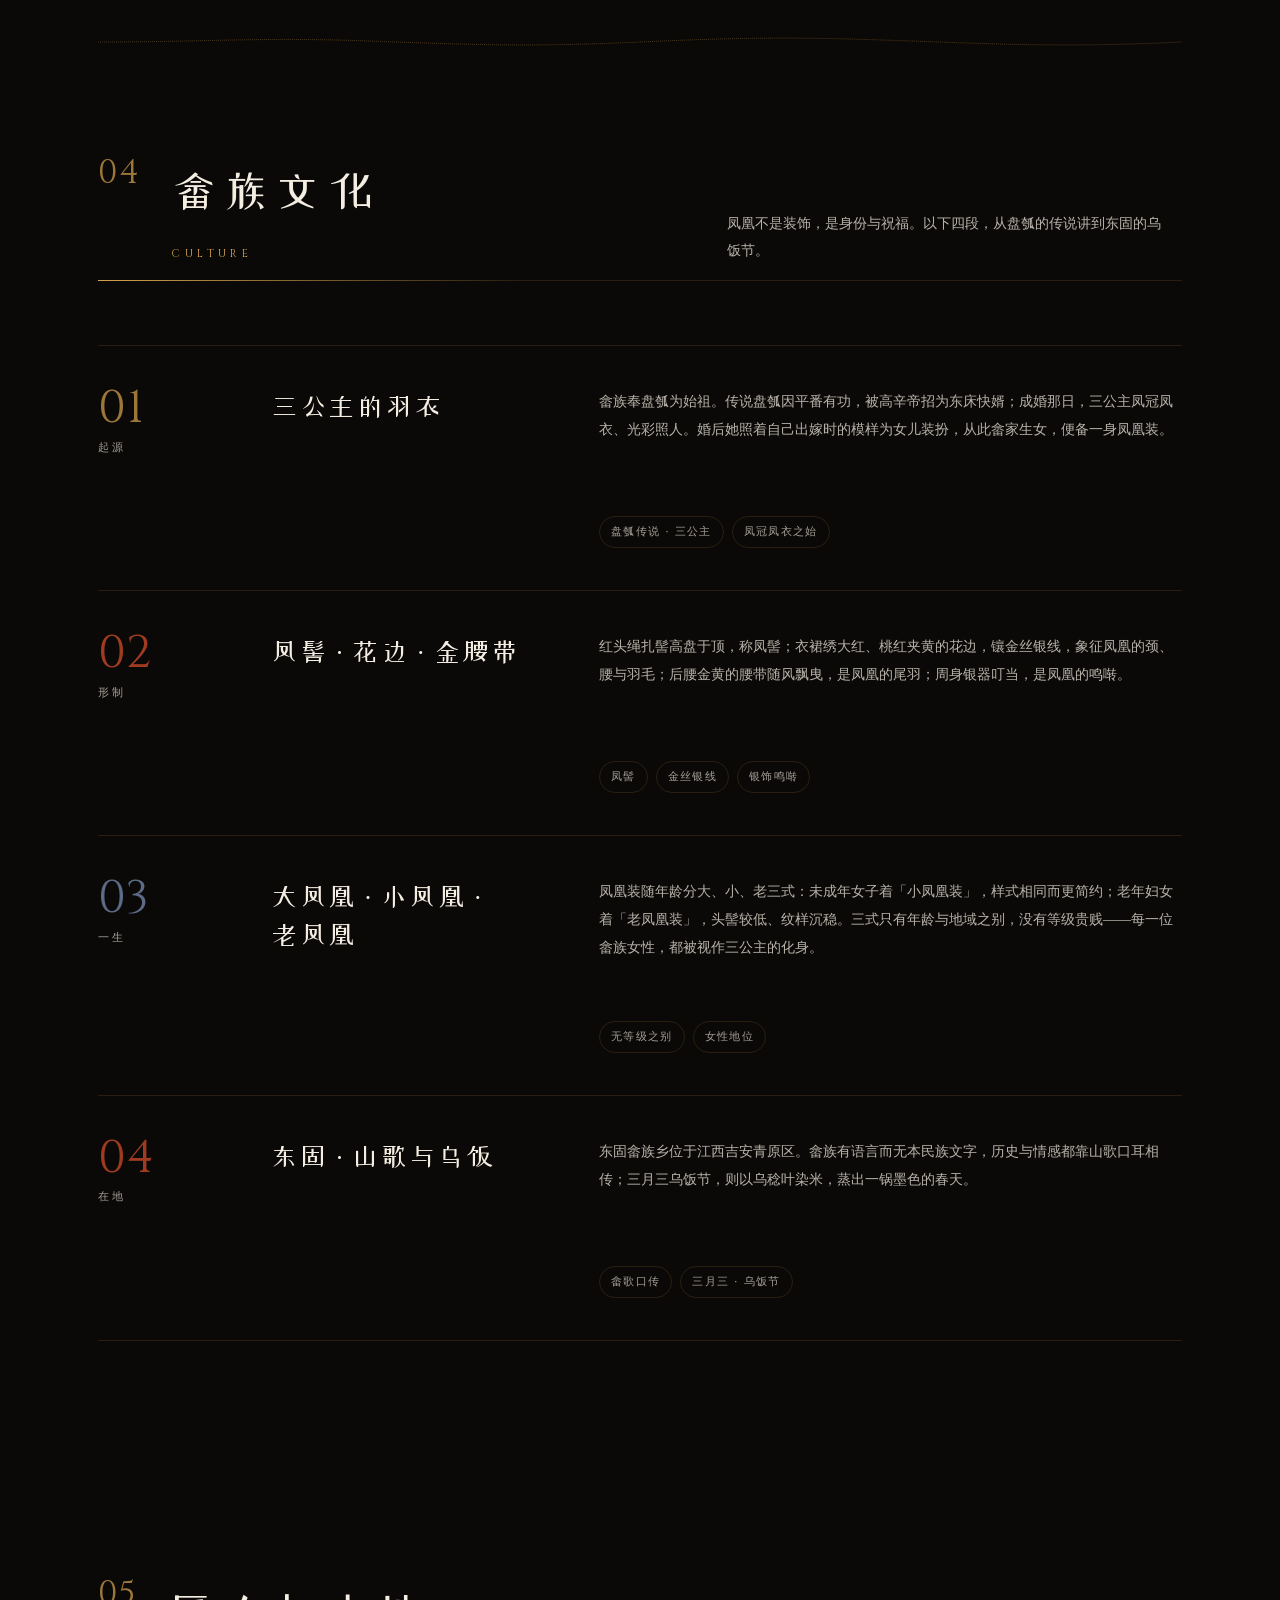
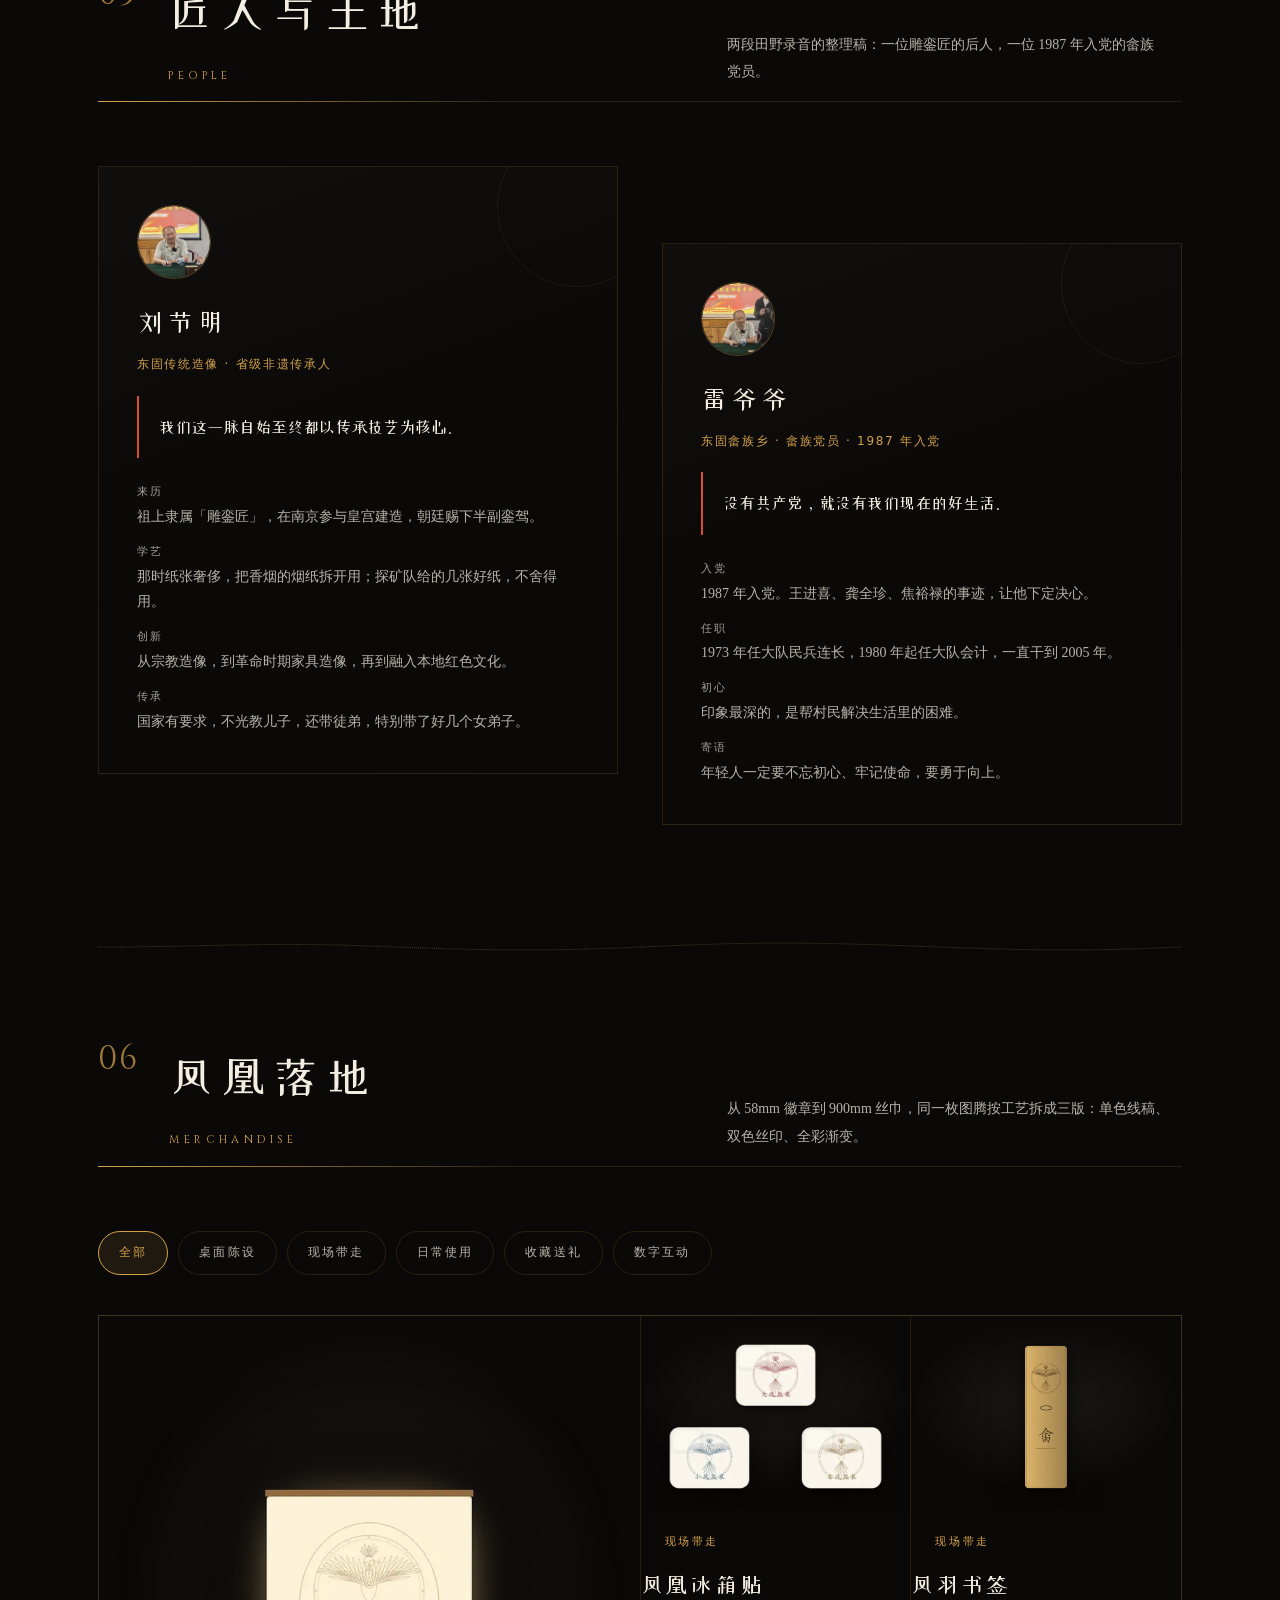
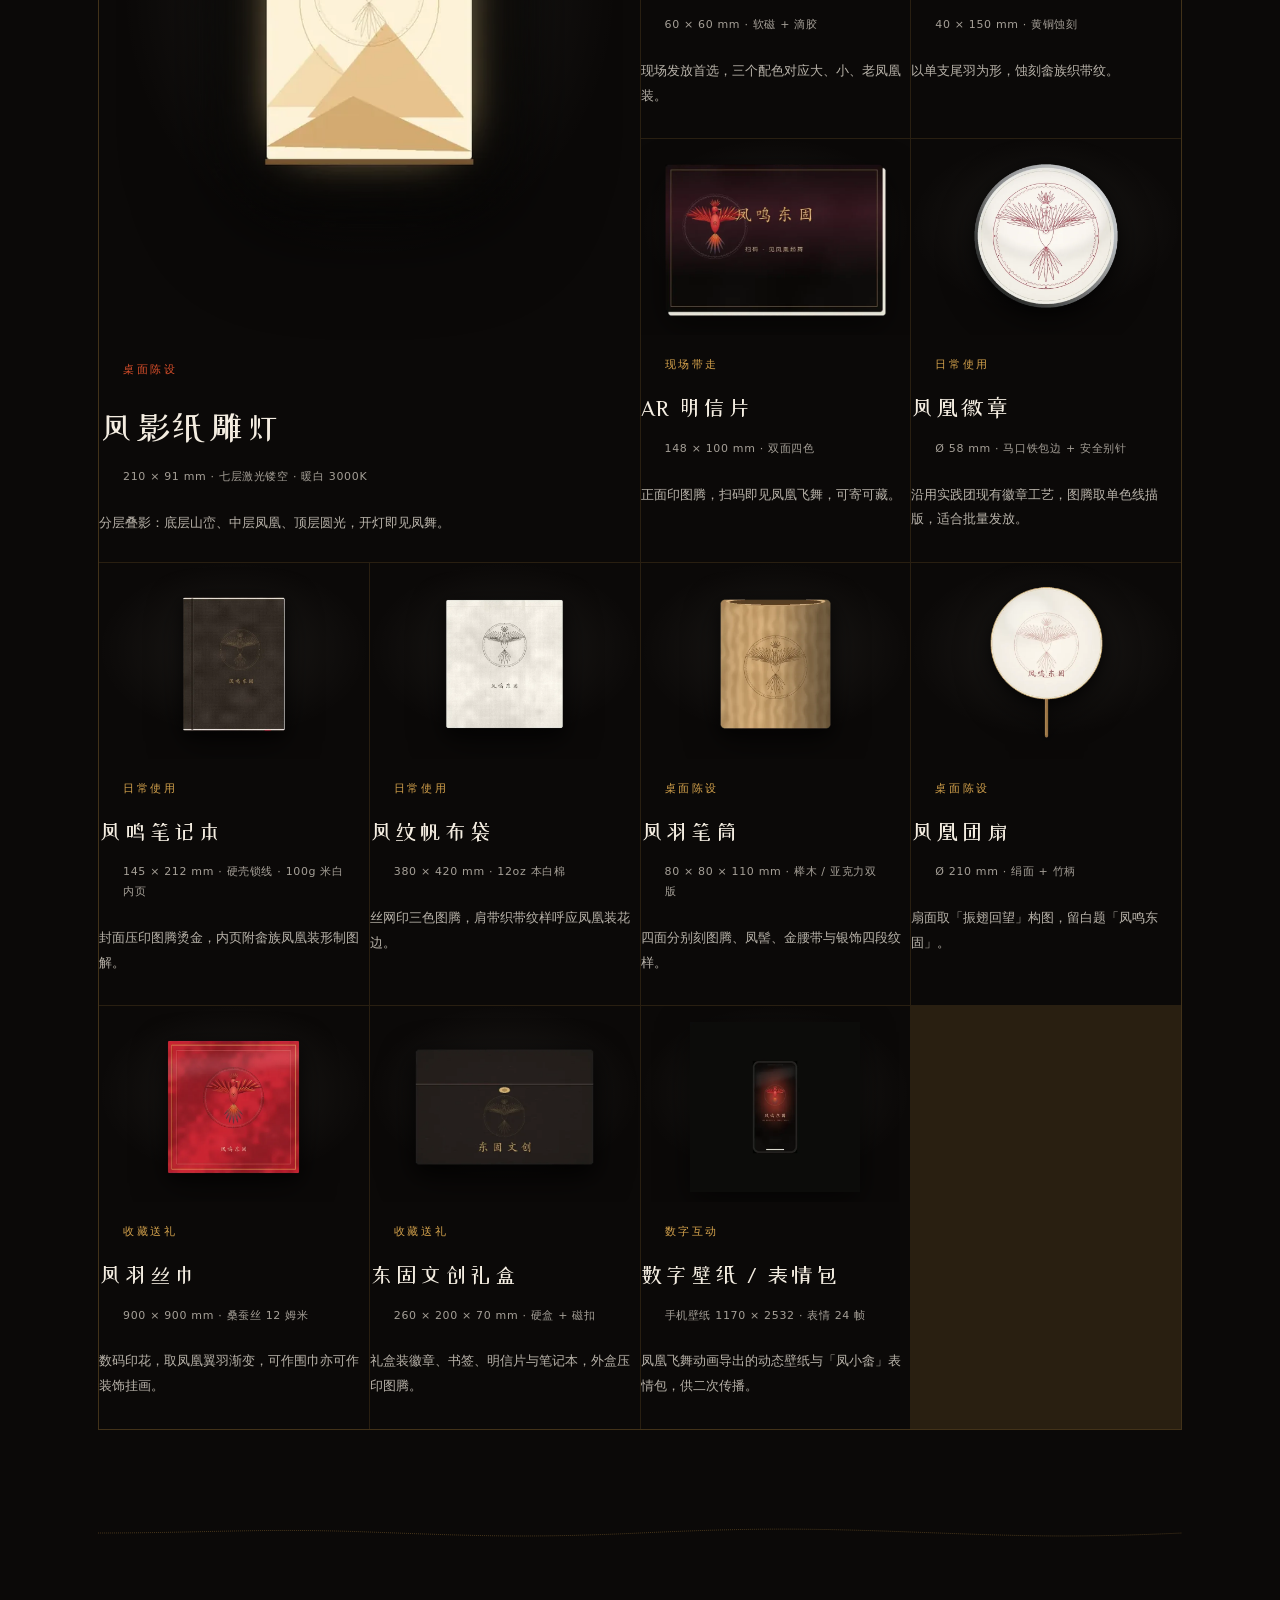
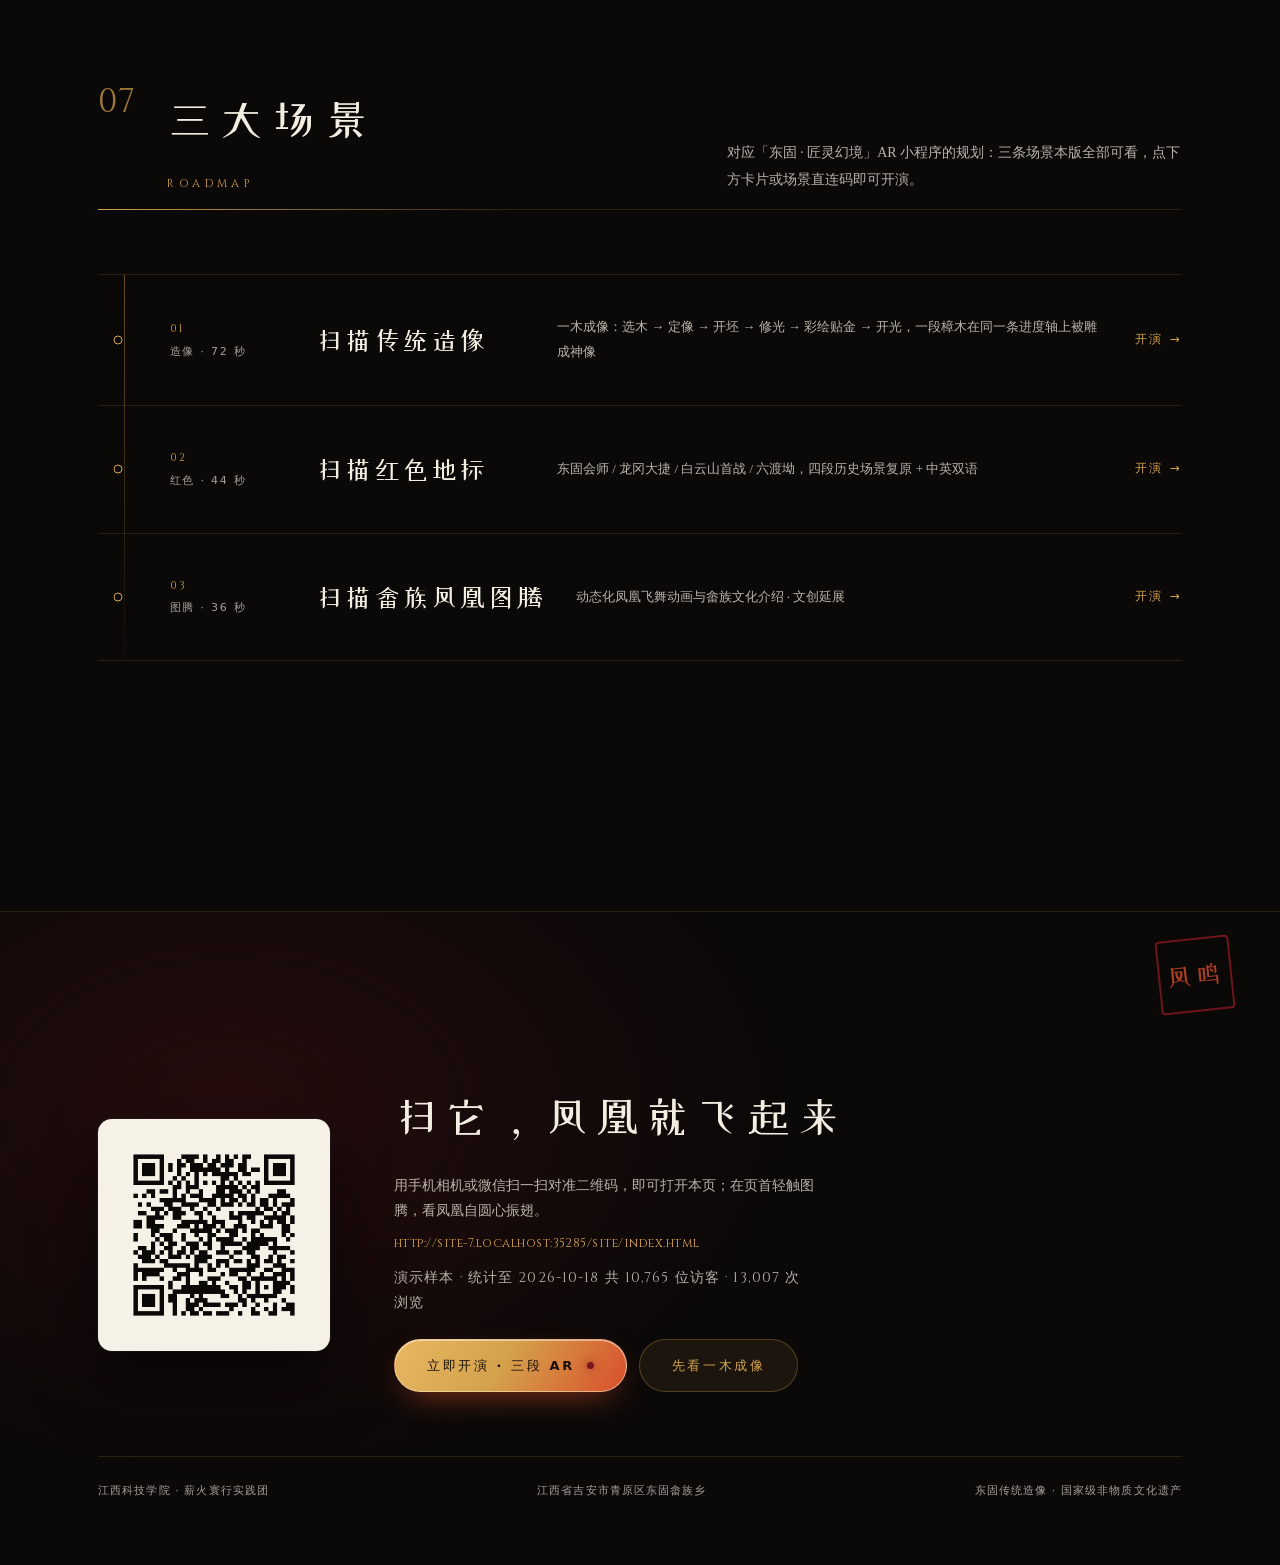
==== commit 4e04ff78: "fix(admin): 后台 0 个 @media print，报表打印完全不可读；判据补「文字 vs 白纸」 ## 先说两个被推翻的假设（都是好消息） 1 reduced-motion：87 条判据" ====
--- a/site/index.html
+++ b/site/index.html
@@ -453,7 +453,7 @@
  * 比白屏更难看，而且看起来像「网站坏了」。VERSION bump 只能保证下次访问正常，
  * 救不了这一次。故用 CSS 里的 --build 与本文常量对账：不等则清缓存重载一次（有防循环闸）。 */
 (function () {
-  var BUILD = '78';
+  var BUILD = '79';
   var KEY = 'dg-build-fix';
   var got = '';
   try { got = (getComputedStyle(document.documentElement).getPropertyValue('--build') || '').trim(); } catch (e) {}
--- a/site/assets/css/main.css
+++ b/site/assets/css/main.css
@@ -23,7 +23,7 @@
 :root{
   /* 构建标记：与 index.html 的 BUILD 常量对齐。老访客的 Service Worker 若还返回上一版
      CSS，两者不等 ⇒ 页面自己清缓存重载一次，避免「新 HTML + 旧 CSS」版式崩坏。 */
-  --build:78;
+  --build:79;
 
   /* 色 · 取自凤凰装实物：红、黑、蓝，金为线，银为饰 */
   --she-red:#B3202C;
